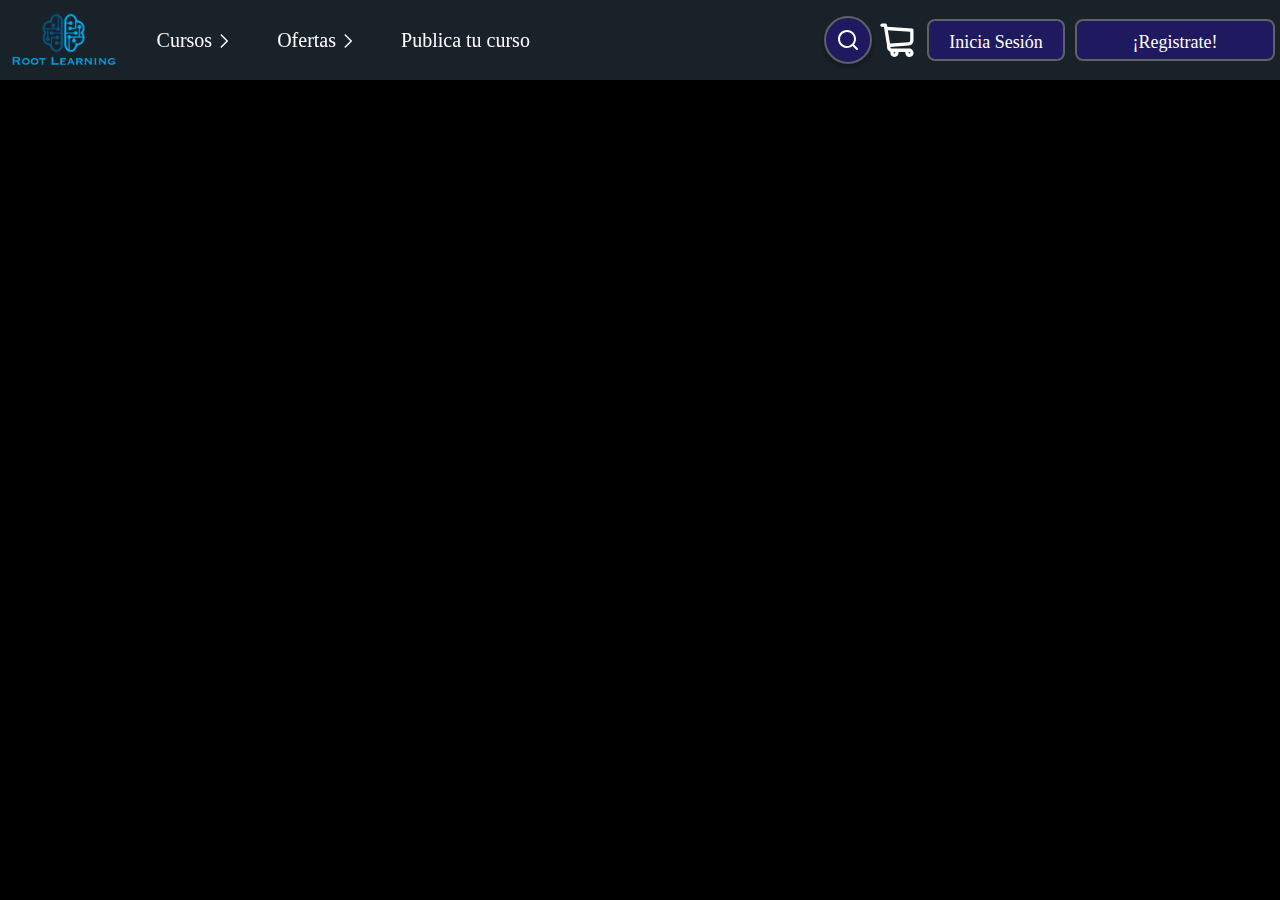
==== Busqueda.html @ 0ad0457b "ª" ====
<!DOCTYPE html>
<html lang="en">
<head>
    <meta charset="UTF-8">
    <meta http-equiv="X-UA-Compatible" content="IE=edge">
    <meta name="viewport" content="width=device-width, initial-scale=1.0">
    <title>Root </title>
    <link rel="stylesheet" href="CSS/Header_Footer.css">
    <script src="Header_Footer.js"></script>
</head>
<body>
    <header>
        <div>
            <img src="logo.png">
        </div>
   
        <ul id="elementos_links" class="menu_cerrado">
            <div id="login_nav">
                <button type="button" class="login">Inicia Sesión</button>
                <button type="button" class="register">¡Registrate!</button>
            </div>
            <li class="elemento_item elemento_item--show">
                <a href="#" class="elementos_link">
                    Cursos
                    <svg class="flecha" width="25" height="24" viewBox="0 0 25 24" fill="none" xmlns="http://www.w3.org/2000/svg">
                        <path d="M9.25171 18L15.2517 12L9.25171 6" stroke="white" stroke-width="1.5" stroke-linecap="round" stroke-linejoin="round"/>
                    </svg>
                </a>
                <ul class="elemento_destino">
                    <li class="elemento_dentro">
                        <a href="#" class="elementos_link elementos_link--dentro">Sofwate</a>
                    </li>
                    <li class="elemento_dentro">
                        <a href="#" class="elementos_link elementos_link--dentro">Movil</a>
                    </li>
                    <li class="elemento_dentro">
                        <a href="#" class="elementos_link elementos_link--dentro">Web</a>
                    </li>
                    <li class="elemento_dentro">
                        <a href="#" class="elementos_link elementos_link--dentro">BBDD</a>
                    </li>
                </ul>
            </li>

            <li class="elemento_item elemento_item--show">
                <a href="#" class="elementos_link">
                    Ofertas
                    <svg class="flecha" width="25" height="24" viewBox="0 0 25 24" fill="none" xmlns="http://www.w3.org/2000/svg">
                        <path d="M9.25171 18L15.2517 12L9.25171 6" stroke="white" stroke-width="1.5" stroke-linecap="round" stroke-linejoin="round"/>
                    </svg>            
                </a>
                <ul class="elemento_destino">
                    <li class="elemento_dentro">
                        <a href="#" class="elementos_link elementos_link--dentro">Ultimas ofertas</a>
                    </li>
                    <li class="elemento_dentro">
                        <a href="#" class="elementos_link elementos_link--dentro">Ofertas diarias</a>
                    </li>
                    <li class="elemento_dentro">
                        <a href="#" class="elementos_link elementos_link--dentro">Packs</a>
                    </li>
                    <li class="elemento_dentro">
                        <a href="#" class="elementos_link elementos_link--dentro">Ofertas limitadas</a>
                    </li>
                </ul>
            </li>

            <li class="elemento_item">
                <a href="#" class="elementos_link">Publica tu curso</a>
                <ul class="elemento_destino" id="publicar_curso_extra">
                    <li class="elemento_dentro">
                        <a href="#" class="elementos_link elementos_link--dentro">Mis cursos Publicados</a>
                    </li>
                    <li class="elemento_dentro">
                        <a href="#" class="elementos_link elementos_link--dentro">Publica tu curso</a>
                    </li>
                </ul>
            </li>

        </ul>

        <div id="barra_busqueda" class="busqueda">
            <button onclick="showBar()" id="boton_salida" class="boton_salida--desactivado">
                <svg width="24" height="24" viewBox="0 0 31 31" fill="none" xmlns="http://www.w3.org/2000/svg">
					<path d="M6.1405 17.4574H7.2002H28.9242C29.5798 17.4574 30.2675 16.7746 30.2675 15.7198C30.2675 14.6653 29.5798 13.9823 28.9242 13.9823H7.20021H6.14051L6.81429 13.1644L14.0946 4.32674C14.0946 4.32674 14.0946 4.32673 14.0946 4.32672C14.6623 3.63756 14.6623 2.48734 14.0946 1.79816L14.0946 1.79812C14.0259 1.71466 13.9532 1.64348 13.8787 1.58371L6.1405 17.4574ZM6.1405 17.4574L6.81428 18.2753M6.1405 17.4574L6.81428 18.2753M6.81428 18.2753L14.0946 27.113C14.6623 27.8022 14.6623 28.9524 14.0946 29.6417C13.8217 29.9728 13.4875 30.1148 13.1772 30.1148C12.8668 30.1148 12.5326 29.9728 12.2597 29.6416C12.2597 29.6416 12.2597 29.6416 12.2597 29.6416L1.83278 16.9841L1.83276 16.9841M6.81428 18.2753L1.83276 16.9841M1.83276 16.9841C1.26508 16.2951 1.26503 15.1448 1.83278 14.4555C1.83278 14.4555 1.83279 14.4555 1.83279 14.4555L12.2597 1.79819C12.7232 1.23552 13.3858 1.18869 13.8787 1.5837L1.83276 16.9841Z" fill="white" stroke="white"/>
				</svg>
            </button>
            <input type="text" id="texto_busqueda" placeholder="Buscar..." required class="desactivado"/>
            <button onclick="showBar()" id="boton_busqueda">
                <svg width="24" height="24" viewBox="0 0 24 24" fill="none" xmlns="http://www.w3.org/2000/svg">
                    <path d="M21.7099 20.29L17.9999 16.61C19.44 14.8144 20.1374 12.5353 19.9487 10.2413C19.76 7.94731 18.6996 5.81279 16.9854 4.27665C15.2713 2.74051 13.0337 1.91951 10.7328 1.98247C8.43194 2.04543 6.24263 2.98757 4.61505 4.61515C2.98747 6.24273 2.04534 8.43204 1.98237 10.7329C1.91941 13.0338 2.74041 15.2714 4.27655 16.9855C5.81269 18.6997 7.94721 19.7601 10.2412 19.9488C12.5352 20.1375 14.8143 19.4401 16.6099 18L20.2899 21.68C20.3829 21.7737 20.4935 21.8481 20.6153 21.8989C20.7372 21.9497 20.8679 21.9758 20.9999 21.9758C21.1319 21.9758 21.2626 21.9497 21.3845 21.8989C21.5063 21.8481 21.6169 21.7737 21.7099 21.68C21.8901 21.4935 21.9909 21.2443 21.9909 20.985C21.9909 20.7257 21.8901 20.4765 21.7099 20.29ZM10.9999 18C9.61544 18 8.26206 17.5895 7.11091 16.8203C5.95977 16.0511 5.06256 14.9579 4.53275 13.6788C4.00293 12.3997 3.86431 10.9922 4.13441 9.63437C4.4045 8.2765 5.07119 7.02922 6.05016 6.05026C7.02912 5.07129 8.27641 4.4046 9.63427 4.13451C10.9921 3.86441 12.3996 4.00303 13.6787 4.53285C14.9578 5.06266 16.051 5.95987 16.8202 7.11101C17.5894 8.26216 17.9999 9.61553 17.9999 11C17.9999 12.8565 17.2624 14.637 15.9497 15.9498C14.6369 17.2625 12.8564 18 10.9999 18Z" fill="white"/>
                </svg>
            </button>
        </div>
        <div class="carrito">
            <svg width="40" height="41" viewBox="0 0 40 41" fill="none" xmlns="http://www.w3.org/2000/svg">
                <path fill-rule="evenodd" clip-rule="evenodd" d="M36.5204 20.442C36.5281 23.0736 34.5242 25.2655 31.9262 25.4673L13.3834 26.9079C13.5659 28.583 14.08 28.583 14.9591 28.583H33.2033C33.7027 28.5637 34.1841 28.773 34.5136 29.1525C36.2648 30.1628 37.0423 32.2994 36.3555 34.2147C35.6688 36.1299 33.7172 37.2683 31.7314 36.9119C29.7456 36.5555 28.3018 34.8077 28.3105 32.7707C28.3126 32.4895 28.3404 32.2092 28.3934 31.9331H21.5933C21.6187 32.2117 21.6187 32.4921 21.5933 32.7707C21.5933 35.0835 19.7369 36.9584 17.4469 36.9584C15.1569 36.9584 13.3005 35.0835 13.3005 32.7707C13.3017 32.4313 13.3463 32.0935 13.4332 31.7656C9.98338 30.9448 9.98338 27.3266 9.98338 25.3668L6.91504 6.80666H5.00769C4.09169 6.80666 3.34912 6.05669 3.34912 5.13156C3.34912 4.20643 4.09169 3.45646 5.00769 3.45646H8.32482C9.14646 3.44578 9.85197 4.04433 9.98338 4.86355L10.2819 6.80666L34.9779 8.48176C35.8483 8.54344 36.5226 9.27565 36.5204 10.1569V20.442ZM33.2033 32.7707C33.2033 32.3081 32.832 31.9332 32.374 31.9332C31.916 31.9332 31.5447 32.3081 31.5447 32.7707C31.5447 33.2333 31.916 33.6083 32.374 33.6083C32.832 33.6083 33.2033 33.2333 33.2033 32.7707ZM17.4469 31.9332C17.9049 31.9332 18.2762 32.3081 18.2762 32.7707C18.2762 33.2333 17.9049 33.6083 17.4469 33.6083C16.9889 33.6083 16.6176 33.2333 16.6176 32.7707C16.6176 32.3081 16.9889 31.9332 17.4469 31.9332ZM13.0517 23.5577H13.1678L31.6774 22.1338C32.5412 22.0638 33.2061 21.334 33.2033 20.4587V11.7315L10.8458 10.1569L13.0517 23.5577Z" fill="white"/>
            </svg>
        </div>
        <div id="login" class="menu_cerrado">
            <button type="button" class="login">Inicia Sesión</button>
            <button type="button" class="register">¡Registrate!</button>
        </div>

        <div class="elemtentos_burguer" onclick="showBurger()">
            <svg  width="36" height="36" viewBox="0 0 42 42" fill="none" xmlns="http://www.w3.org/2000/svg">
                <path fill-rule="evenodd" clip-rule="evenodd" d="M7 8.75C7 7.7835 7.7835 7 8.75 7L33.25 7C34.2165 7 35 7.7835 35 8.75C35 9.7165 34.2165 10.5 33.25 10.5L8.75 10.5C7.7835 10.5 7 9.7165 7 8.75Z" fill="white"/>
                <path fill-rule="evenodd" clip-rule="evenodd" d="M7 21C7 20.0335 7.7835 19.25 8.75 19.25L33.25 19.25C34.2165 19.25 35 20.0335 35 21C35 21.9665 34.2165 22.75 33.25 22.75L8.75 22.75C7.7835 22.75 7 21.9665 7 21Z" fill="white"/>
                <path fill-rule="evenodd" clip-rule="evenodd" d="M7 33.25C7 32.2835 7.7835 31.5 8.75 31.5L33.25 31.5C34.2165 31.5 35 32.2835 35 33.25C35 34.2165 34.2165 35 33.25 35L8.75 35C7.7835 35 7 34.2165 7 33.25Z" fill="white"/>
            </svg> 
        </div>
    </header>
    <div class="main">
        a
    </div>
</body>
</html>
---- CSS/Header_Footer.css ----
* {
    font-family: 'Manrope';
    font-style: normal;
    font-weight: 500;
    line-height: 26px;
}

body {
    margin: 0;
    padding: 0;
    background-color: black;
    overflow-y: hidden;
}

/* width */
::-webkit-scrollbar {
    width: 10px;
}

/* Track */
::-webkit-scrollbar-track {
    border-radius: 10px;
}

/* Handle */
::-webkit-scrollbar-thumb {
    background: #1F1960; 
    border-radius: 10px;
}

/*Header*/
header {
    display: flex;

    position: fixed;
    display: flex;
    align-items: center;

    height: 80px;
    width: 100%;

    background: #192229;
    box-shadow: 0px 4px 4px rgba(0, 0, 0, 0.25);
}

header>div {
    height: 80px;
    align-items: center;
    display: flex;
}

/*Elementos de texto desplegables*/

#elementos_links {
    height: 100%;
    padding: 0px;
    margin: 10px;
    transition: transform .5;
    display: flex;
}

.elementos_link {
    display: flex;
    align-items: center;
    cursor: pointer;
    height: 100%;
    padding: 0 20px;
    text-decoration: none;
    font-size: 20px;
    text-align: center;
    color: white;
}

.elementos_link:hover {
    background-color: #1192EE;
}

.elementos_link--dentro {
    padding: 10px 120px 10px 10px;
    border-radius: 10px;
}

.elemento_item {
    list-style: none;
    position: relative;
    height: 100%;
    --clip: polygon(0 0, 100% 0, 100% 0, 0 0);
    --transform: rotate(0deg);
}

.elemento_item:hover {
    --clip: polygon(0 0, 100% 0, 100% 100%, 0% 100%);
    --transform: rotate(90deg);
}

.flecha {
    transform: var(--transform);
    transition: transform .3s;
    display: block;
    margin-top: 2px;
}

.elemento_destino {
    list-style: none;
    transition: clip-path .3s;
    clip-path: var(--clip);
    position: absolute;
    padding: 20px;
    border-radius: 10px;
    bottom: 10px;
    width: max-content;
    transform: translateY(100%);
    background-color: #364653;
}

/*Menu hamburguesa*/

.elemtentos_burguer {
    height: 100%;
    display: flex;
    align-items: center;
    padding: 0 15px;
    cursor: pointer;
    display: none;
}

.elemtentos_burguer img{
    display: block;
}

/*Busqueda*/

.busqueda,.busqueda--active {
    -webkit-flex: auto;
    flex: auto;
    justify-content: right;
}

.busqueda input,.busqueda--active input{
    position: relative;
    box-sizing: border-box;
    right: 10px;

    padding: 10px 12px;
    margin-left: 20px;
    height: 48px;   
    
    background: rgba(42, 49, 106, 0.72);
    border: 2px solid rgba(42, 49, 106, 0.72);
    border-radius: 40px;
    transition: all 0.8s ease;

    color: white;
    font-size: 16px;
    
}

.busqueda input::placeholder,.busqueda--active input::placeholder{
    color: white;
    opacity: 1;
}

.busqueda .desactivado,.busqueda--active .desactivado{
    width: 0px;
}

.active {
    width: 100%;
}

#boton_busqueda {
    box-sizing: border-box;
    position: absolute;
    cursor: pointer;
    
    padding: 10px;
    width: 48px;
    height: 48px;

    background: #1F1960;
    border: 2px solid #606164;
    box-shadow: 0px 4px 4px rgba(0, 0, 0, 0.25);
    border-radius: 40px;
}

#boton_salida {
    margin-left: 10px;
    padding: 10px;
    cursor: pointer;

    background: #1F1960;
    border: 2px solid #606164;
    box-shadow: 0px 4px 4px rgba(0, 0, 0, 0.25);
    border-radius: 40px;
}

.busqueda button:hover,.busqueda--active button:hover,#boton_salida:hover,#boton_busqueda:hover{
    background: #1192EE;
    transition: 0.7s;
}

/*Activar y desactivar botones*/
.boton_busqueda--desactivado {
    display: flex;
}

.boton_salida--desactivado {
    display: none;
}

.boton_busqueda--desactivado {
    display: flex;
}

.boton_salida--active {
    display: none;
}

/*Desactivar exta de publicar cursos*/
#publicar_curso_extra {
    display: none;
}

/*Carrito*/
.carrito {
    margin: 0px 5px;
}

/*Login*/
#login_nav {
    display: none;
}

#login button,#login_nav button{
    font-size: 18px;
    color: white;
    margin: 0px 5px;
}

#login .login,#login_nav .login {
    padding: 8px 16px;
    cursor: pointer;

    width: 138px;
    height: 42px;

    box-sizing: border-box;
    background: #1F1960;
    border: 2px solid #606164;
    border-radius: 8px;
}

#login button:hover,#login_nav button:hover{
    background: #1192EE;
    transition: 0.7s;
}

#login .register,#login_nav .register{
    padding: 8px 16px;
    cursor: pointer;

    width: 200px;
    height: 42px;

    box-sizing: border-box;
    background: #1F1960;
    border: 2px solid #606164;
    border-radius: 8px;
}

/*Porpiedades extra*/
header img{
    height: 90%;
    margin: 0px 10px;
}

/*Responsive*/
@media (max-width: 1300px){
    .elementos_links div{ 
        margin: 0px 5px;
    }

    header img {
        height: 70%;
    }
}

@media (max-width: 1210px){
    .elementos_links div{ 
        margin: 0px;
    }

    .elementos_link { 
        font-size: 15px;
        padding: 0px 10px;
    }

    #login .login {
        font-size: 18px;
    }

    #login .register {
        font-size: 18px;
        width: 150px;
    }
}

@media (max-width: 1050px){
    header img {
        height: 60%;
    }
    .elementos_link { 
        padding: 0px 5px;
    }
}

@media (max-width: 950px){

    /*Login*/
    #login_nav {
        height: 180px;
        display: grid;

        grid-auto-rows: max-content;
        background-color: #364653;

        align-content:center;
        justify-content: center;
        transition: all 0.8s ease;

    }
    #login_nav button {
        margin: 7.5px 0;
    }

    #login_nav  .login {
        width: 260px;
    }

    #login_nav  .register {
        width: 260px;
    }

    #login {
        display: none;
    }

    /*Burger*/
   .elemtentos_burguer {
        display: flex;
   }

   #elementos_links {
        position: fixed;
        max-width: 300px;
        top: 80px;
        bottom: 0px;
        right: 0px;
        margin: 0px;
        
        background-color: #364653;
        overflow-y: auto;

        display: grid;
        grid-auto-rows: max-content;
        transition: all 0.8s ease;
   }

   .elementos_link {
        padding: 25px 0px;
        padding-left: 30px;
        height: auto;
        padding: 15px 0px 15px 15px;
        font-size: 20px;
        background-color: #283540;
        box-shadow: 0px 4px 4px rgba(0, 0, 0, 0.25);
    }   

    .elemento_destino {
        display: grid;
        position: unset;
        width: 100%;
        transform: translateY(0);
        padding: 0;
    }

    .elementos_link--dentro {
        margin-left: auto;
        margin: 0;
        padding: 10px 0px 10px 60px;
        font-size: 17px;
        background-color: #364653;
        box-shadow: none;
        border-radius: 0px; 
    }

    .elementos_link:hover {
        background-color: #283540;
        cursor: default;
    }

    .elementos_link--dentro:hover {
        background-color: #1192EE;
        cursor: pointer;
    }

    .elemento_destino {
        clip-path: none;
    }

    .flecha {
        display: none;
    }

    /*Cerrar menu*/
    .menu_cerrado {
        width: 0px;
    }

    .menu_abierto {
        width: 300px;
    }

    #publicar_curso_extra {
        display: grid;
    }

    @media (max-width: 650px){
        /*Activar y desactivar botones*/
        .busqueda--active {
            width: 100%;
            position: absolute;
            background-color: #192229;
        }
        
        .boton_salida--active {
            display: flex;
        }

        .boton_busqueda--desactivado {
            display: none;
        }
    }
}
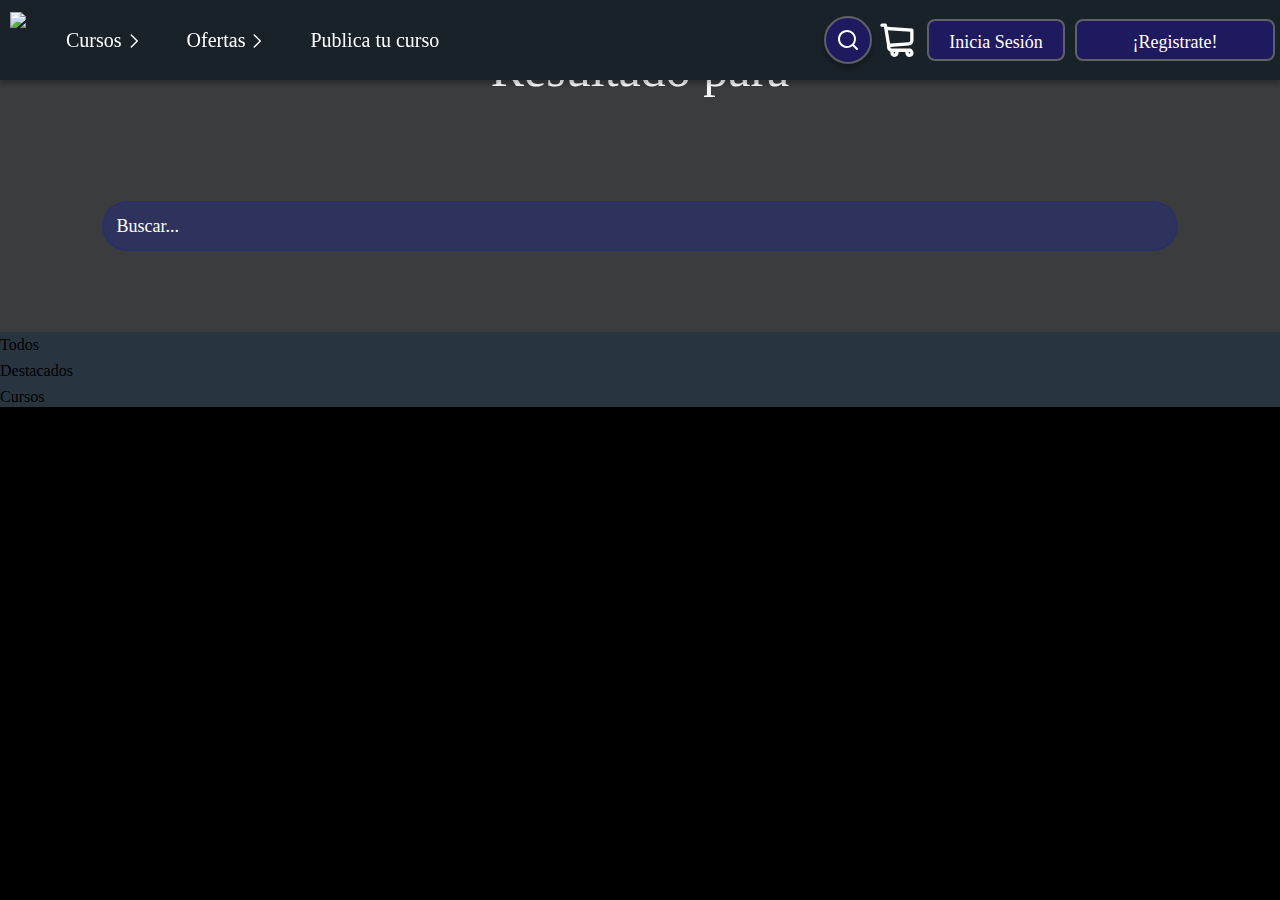
==== commit f200916f: "resguardo" ====
--- a/Busqueda.html
+++ b/Busqueda.html
@@ -6,9 +6,11 @@
     <meta name="viewport" content="width=device-width, initial-scale=1.0">
     <title>Root </title>
     <link rel="stylesheet" href="CSS/Header_Footer.css">
+    <link rel="stylesheet" href="CSS/Busqueda.css">
     <script src="Header_Footer.js"></script>
 </head>
-<body>
+
+<body onload="loaded()">
     <header>
         <div>
             <img src="logo.png">
@@ -79,24 +81,26 @@
 
         </ul>
 
-        <div id="barra_busqueda" class="busqueda">
-            <button onclick="showBar()" id="boton_salida" class="boton_salida--desactivado">
+        <form method="get" id="barra_busqueda" class="busqueda" action="Busqueda.html">
+            <button onclick="showBar()" id="boton_salida" class="boton_salida--desactivado" type="button">
                 <svg width="24" height="24" viewBox="0 0 31 31" fill="none" xmlns="http://www.w3.org/2000/svg">
 					<path d="M6.1405 17.4574H7.2002H28.9242C29.5798 17.4574 30.2675 16.7746 30.2675 15.7198C30.2675 14.6653 29.5798 13.9823 28.9242 13.9823H7.20021H6.14051L6.81429 13.1644L14.0946 4.32674C14.0946 4.32674 14.0946 4.32673 14.0946 4.32672C14.6623 3.63756 14.6623 2.48734 14.0946 1.79816L14.0946 1.79812C14.0259 1.71466 13.9532 1.64348 13.8787 1.58371L6.1405 17.4574ZM6.1405 17.4574L6.81428 18.2753M6.1405 17.4574L6.81428 18.2753M6.81428 18.2753L14.0946 27.113C14.6623 27.8022 14.6623 28.9524 14.0946 29.6417C13.8217 29.9728 13.4875 30.1148 13.1772 30.1148C12.8668 30.1148 12.5326 29.9728 12.2597 29.6416C12.2597 29.6416 12.2597 29.6416 12.2597 29.6416L1.83278 16.9841L1.83276 16.9841M6.81428 18.2753L1.83276 16.9841M1.83276 16.9841C1.26508 16.2951 1.26503 15.1448 1.83278 14.4555C1.83278 14.4555 1.83279 14.4555 1.83279 14.4555L12.2597 1.79819C12.7232 1.23552 13.3858 1.18869 13.8787 1.5837L1.83276 16.9841Z" fill="white" stroke="white"/>
 				</svg>
             </button>
-            <input type="text" id="texto_busqueda" placeholder="Buscar..." required class="desactivado"/>
-            <button onclick="showBar()" id="boton_busqueda">
+            <input type="text" id="texto_busqueda" name="busqueda" placeholder="Buscar..." class="desactivado"/>
+            <button onclick="showBar()" id="boton_busqueda" type="button">
                 <svg width="24" height="24" viewBox="0 0 24 24" fill="none" xmlns="http://www.w3.org/2000/svg">
                     <path d="M21.7099 20.29L17.9999 16.61C19.44 14.8144 20.1374 12.5353 19.9487 10.2413C19.76 7.94731 18.6996 5.81279 16.9854 4.27665C15.2713 2.74051 13.0337 1.91951 10.7328 1.98247C8.43194 2.04543 6.24263 2.98757 4.61505 4.61515C2.98747 6.24273 2.04534 8.43204 1.98237 10.7329C1.91941 13.0338 2.74041 15.2714 4.27655 16.9855C5.81269 18.6997 7.94721 19.7601 10.2412 19.9488C12.5352 20.1375 14.8143 19.4401 16.6099 18L20.2899 21.68C20.3829 21.7737 20.4935 21.8481 20.6153 21.8989C20.7372 21.9497 20.8679 21.9758 20.9999 21.9758C21.1319 21.9758 21.2626 21.9497 21.3845 21.8989C21.5063 21.8481 21.6169 21.7737 21.7099 21.68C21.8901 21.4935 21.9909 21.2443 21.9909 20.985C21.9909 20.7257 21.8901 20.4765 21.7099 20.29ZM10.9999 18C9.61544 18 8.26206 17.5895 7.11091 16.8203C5.95977 16.0511 5.06256 14.9579 4.53275 13.6788C4.00293 12.3997 3.86431 10.9922 4.13441 9.63437C4.4045 8.2765 5.07119 7.02922 6.05016 6.05026C7.02912 5.07129 8.27641 4.4046 9.63427 4.13451C10.9921 3.86441 12.3996 4.00303 13.6787 4.53285C14.9578 5.06266 16.051 5.95987 16.8202 7.11101C17.5894 8.26216 17.9999 9.61553 17.9999 11C17.9999 12.8565 17.2624 14.637 15.9497 15.9498C14.6369 17.2625 12.8564 18 10.9999 18Z" fill="white"/>
                 </svg>
             </button>
-        </div>
+        </form>
+
         <div class="carrito">
             <svg width="40" height="41" viewBox="0 0 40 41" fill="none" xmlns="http://www.w3.org/2000/svg">
                 <path fill-rule="evenodd" clip-rule="evenodd" d="M36.5204 20.442C36.5281 23.0736 34.5242 25.2655 31.9262 25.4673L13.3834 26.9079C13.5659 28.583 14.08 28.583 14.9591 28.583H33.2033C33.7027 28.5637 34.1841 28.773 34.5136 29.1525C36.2648 30.1628 37.0423 32.2994 36.3555 34.2147C35.6688 36.1299 33.7172 37.2683 31.7314 36.9119C29.7456 36.5555 28.3018 34.8077 28.3105 32.7707C28.3126 32.4895 28.3404 32.2092 28.3934 31.9331H21.5933C21.6187 32.2117 21.6187 32.4921 21.5933 32.7707C21.5933 35.0835 19.7369 36.9584 17.4469 36.9584C15.1569 36.9584 13.3005 35.0835 13.3005 32.7707C13.3017 32.4313 13.3463 32.0935 13.4332 31.7656C9.98338 30.9448 9.98338 27.3266 9.98338 25.3668L6.91504 6.80666H5.00769C4.09169 6.80666 3.34912 6.05669 3.34912 5.13156C3.34912 4.20643 4.09169 3.45646 5.00769 3.45646H8.32482C9.14646 3.44578 9.85197 4.04433 9.98338 4.86355L10.2819 6.80666L34.9779 8.48176C35.8483 8.54344 36.5226 9.27565 36.5204 10.1569V20.442ZM33.2033 32.7707C33.2033 32.3081 32.832 31.9332 32.374 31.9332C31.916 31.9332 31.5447 32.3081 31.5447 32.7707C31.5447 33.2333 31.916 33.6083 32.374 33.6083C32.832 33.6083 33.2033 33.2333 33.2033 32.7707ZM17.4469 31.9332C17.9049 31.9332 18.2762 32.3081 18.2762 32.7707C18.2762 33.2333 17.9049 33.6083 17.4469 33.6083C16.9889 33.6083 16.6176 33.2333 16.6176 32.7707C16.6176 32.3081 16.9889 31.9332 17.4469 31.9332ZM13.0517 23.5577H13.1678L31.6774 22.1338C32.5412 22.0638 33.2061 21.334 33.2033 20.4587V11.7315L10.8458 10.1569L13.0517 23.5577Z" fill="white"/>
             </svg>
         </div>
+
         <div id="login" class="menu_cerrado">
             <button type="button" class="login">Inicia Sesión</button>
             <button type="button" class="register">¡Registrate!</button>
@@ -110,8 +114,22 @@
             </svg> 
         </div>
     </header>
+
     <div class="main">
-        a
+        <form method="get" class="zona_buscar" action="Busqueda.html">
+            <div class="busqueda_texto">
+                <div>Resultado para</div>
+                <div id="busqueda_texto_item"></div>
+            </div>
+            <input type="text" name="busqueda" placeholder="Buscar..." class="desactivado"/>
+        </form>
+        <div class="nav_busqueda">
+            <div>Todos</div>
+            <div>Destacados</div>
+            <div>Cursos</div>
+            <div>Talleres</div>
+            <div>Publicados por la comunidad</div>
+        </div>
     </div>
 </body>
 </html>--- a/CSS/Header_Footer.css
+++ b/CSS/Header_Footer.css
@@ -33,6 +33,7 @@
     display: flex;
 
     position: fixed;
+    top: 0px;
     display: flex;
     align-items: center;
 
@@ -117,7 +118,6 @@
 
 .elemtentos_burguer {
     height: 100%;
-    display: flex;
     align-items: center;
     padding: 0 15px;
     cursor: pointer;
@@ -129,7 +129,9 @@
 }
 
 /*Busqueda*/
-
+#barra_busqueda {
+    display: flex;
+}
 .busqueda,.busqueda--active {
     -webkit-flex: auto;
     flex: auto;
@@ -357,7 +359,8 @@
         bottom: 0px;
         right: 0px;
         margin: 0px;
-        
+        z-index: 999;
+
         background-color: #364653;
         overflow-y: auto;
 
@@ -425,7 +428,7 @@
         display: grid;
     }
 
-    @media (max-width: 650px){
+    @media (max-width: 700px){
         /*Activar y desactivar botones*/
         .busqueda--active {
             width: 100%;
--- a/CSS/Busqueda.css
+++ b/CSS/Busqueda.css
@@ -0,0 +1,51 @@
+.main {
+    width: 100%;
+    height: 100vh;
+}
+
+/*Zona de buscar*/
+.zona_buscar {
+    height: 332px;  
+    background-color: #3A3C3E;
+    text-align: center;
+    color: white;
+    font-size: 50px;
+   
+    display: flex;
+    flex-direction: column;
+    justify-content: center;
+}
+
+.zona_buscar .busqueda_texto div{
+    height: 60px;  
+}
+
+.zona_buscar input{
+    box-sizing: border-box;
+    padding: 10px 12px;
+    height: 50px;
+
+    margin: 25px 8%;
+
+    background: rgba(42, 49, 106, 0.72);
+    border: 2px solid rgba(42, 49, 106, 0.72);
+    border-radius: 40px;
+    font-size: 18px;
+    color: white;
+}
+
+.zona_buscar input::placeholder {
+    color: white;
+    opacity: 1;
+    font-size: 18px;
+}
+
+#busqueda_texto_item {
+    color: #1192EE;
+}
+
+/*nav buscar*/
+.nav_busqueda {
+    height: 75px;
+    background: #283540;
+}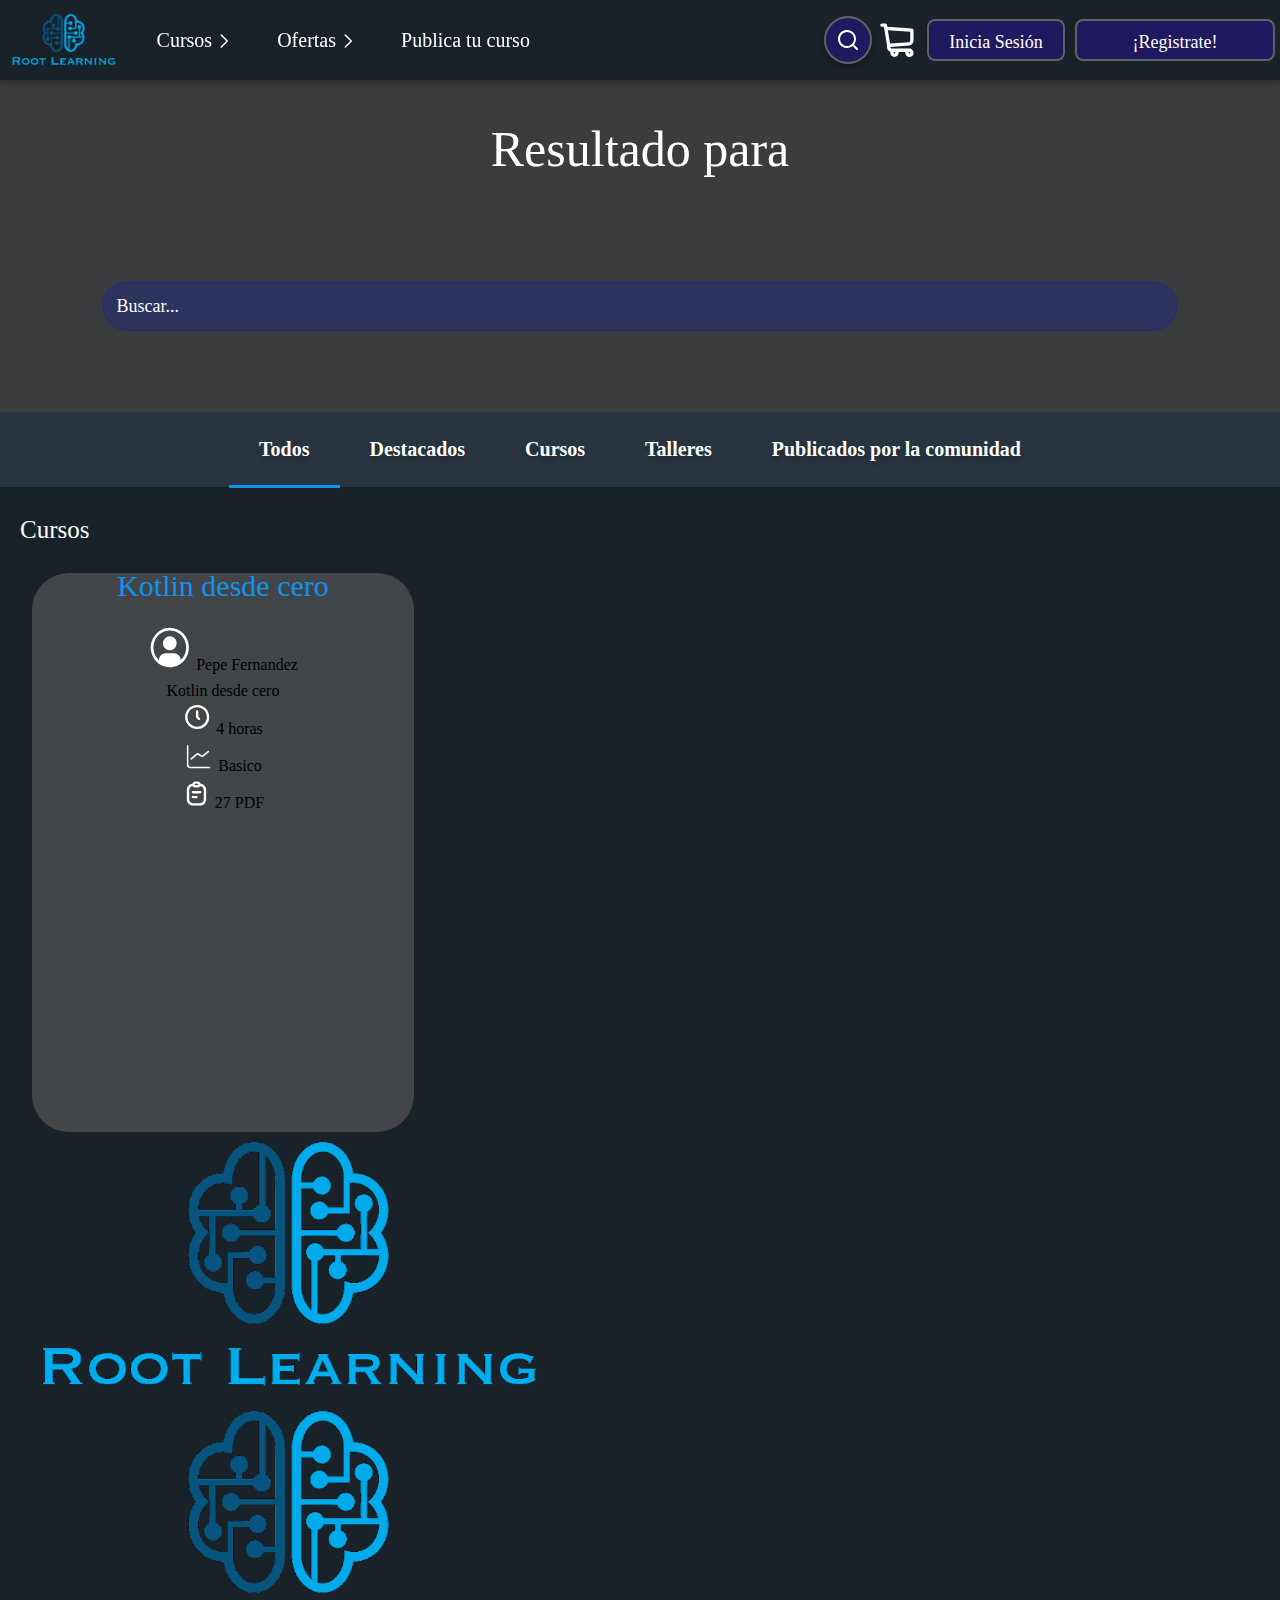
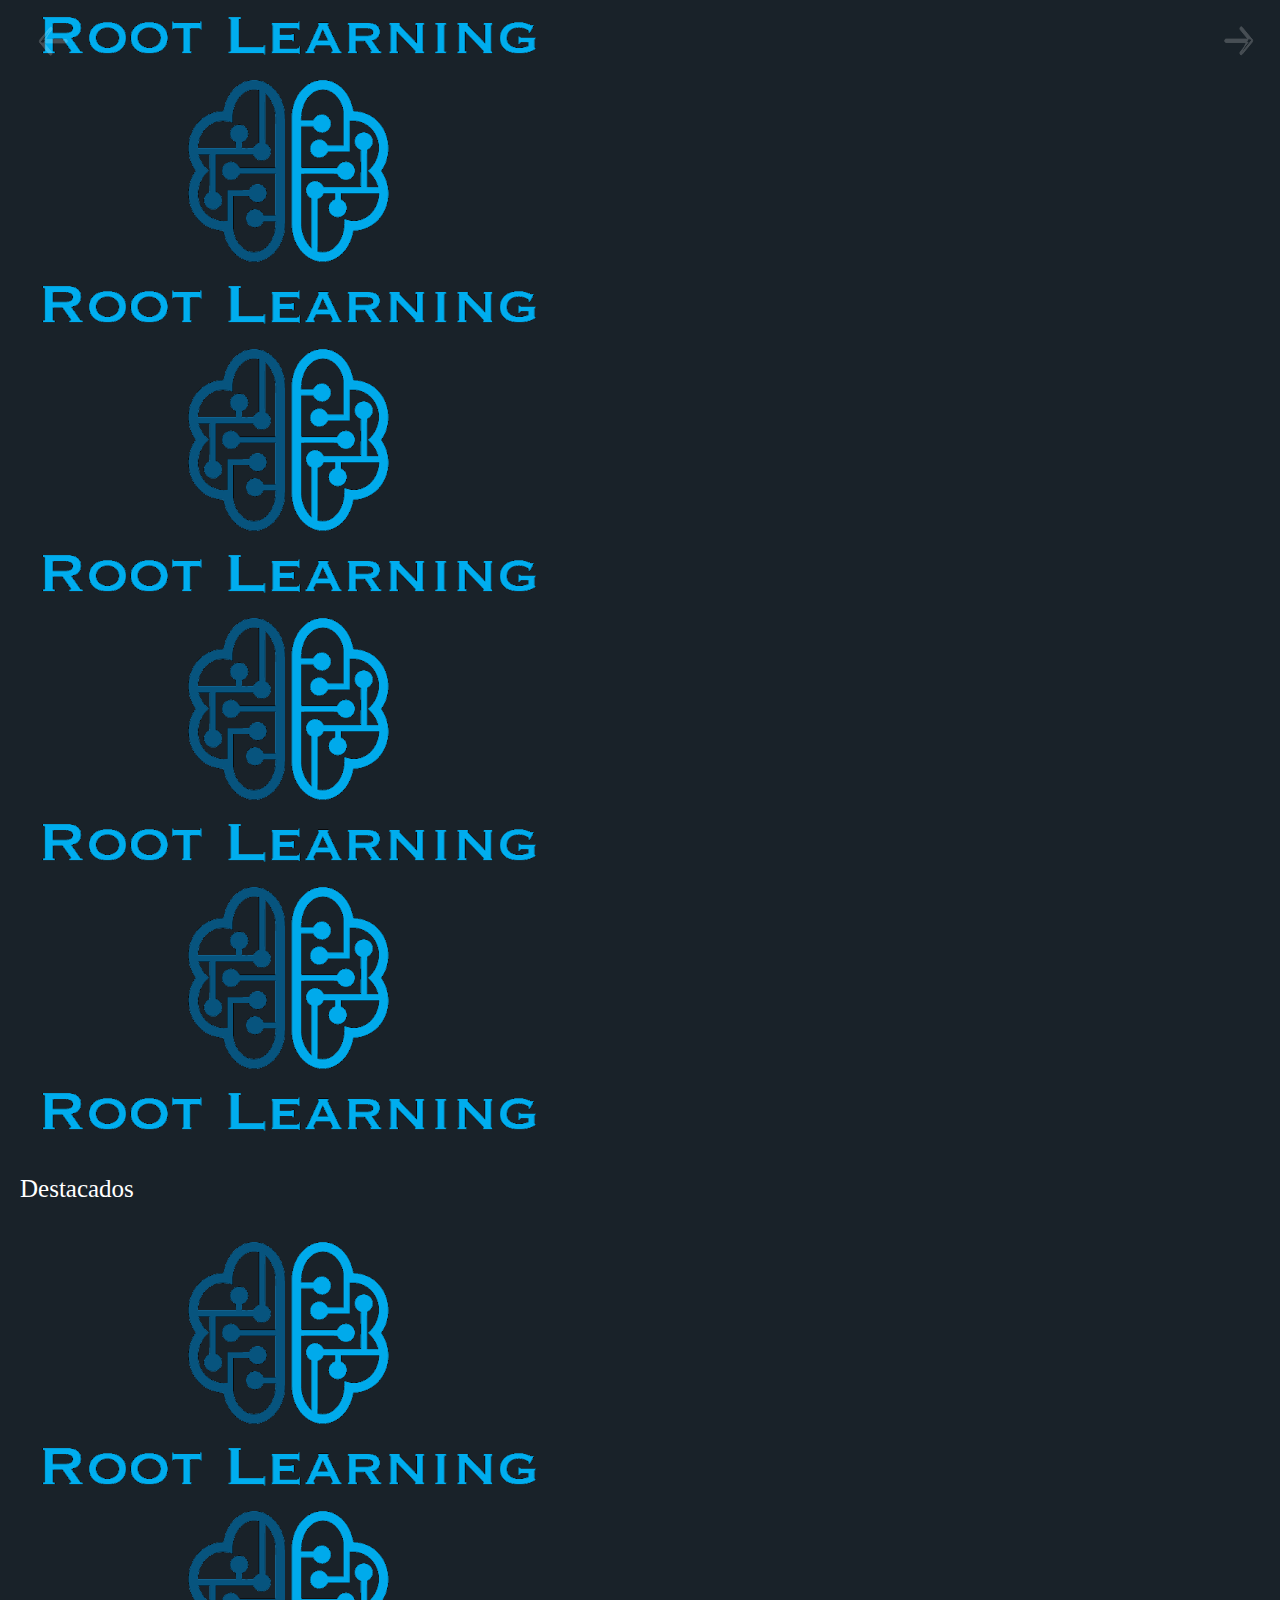
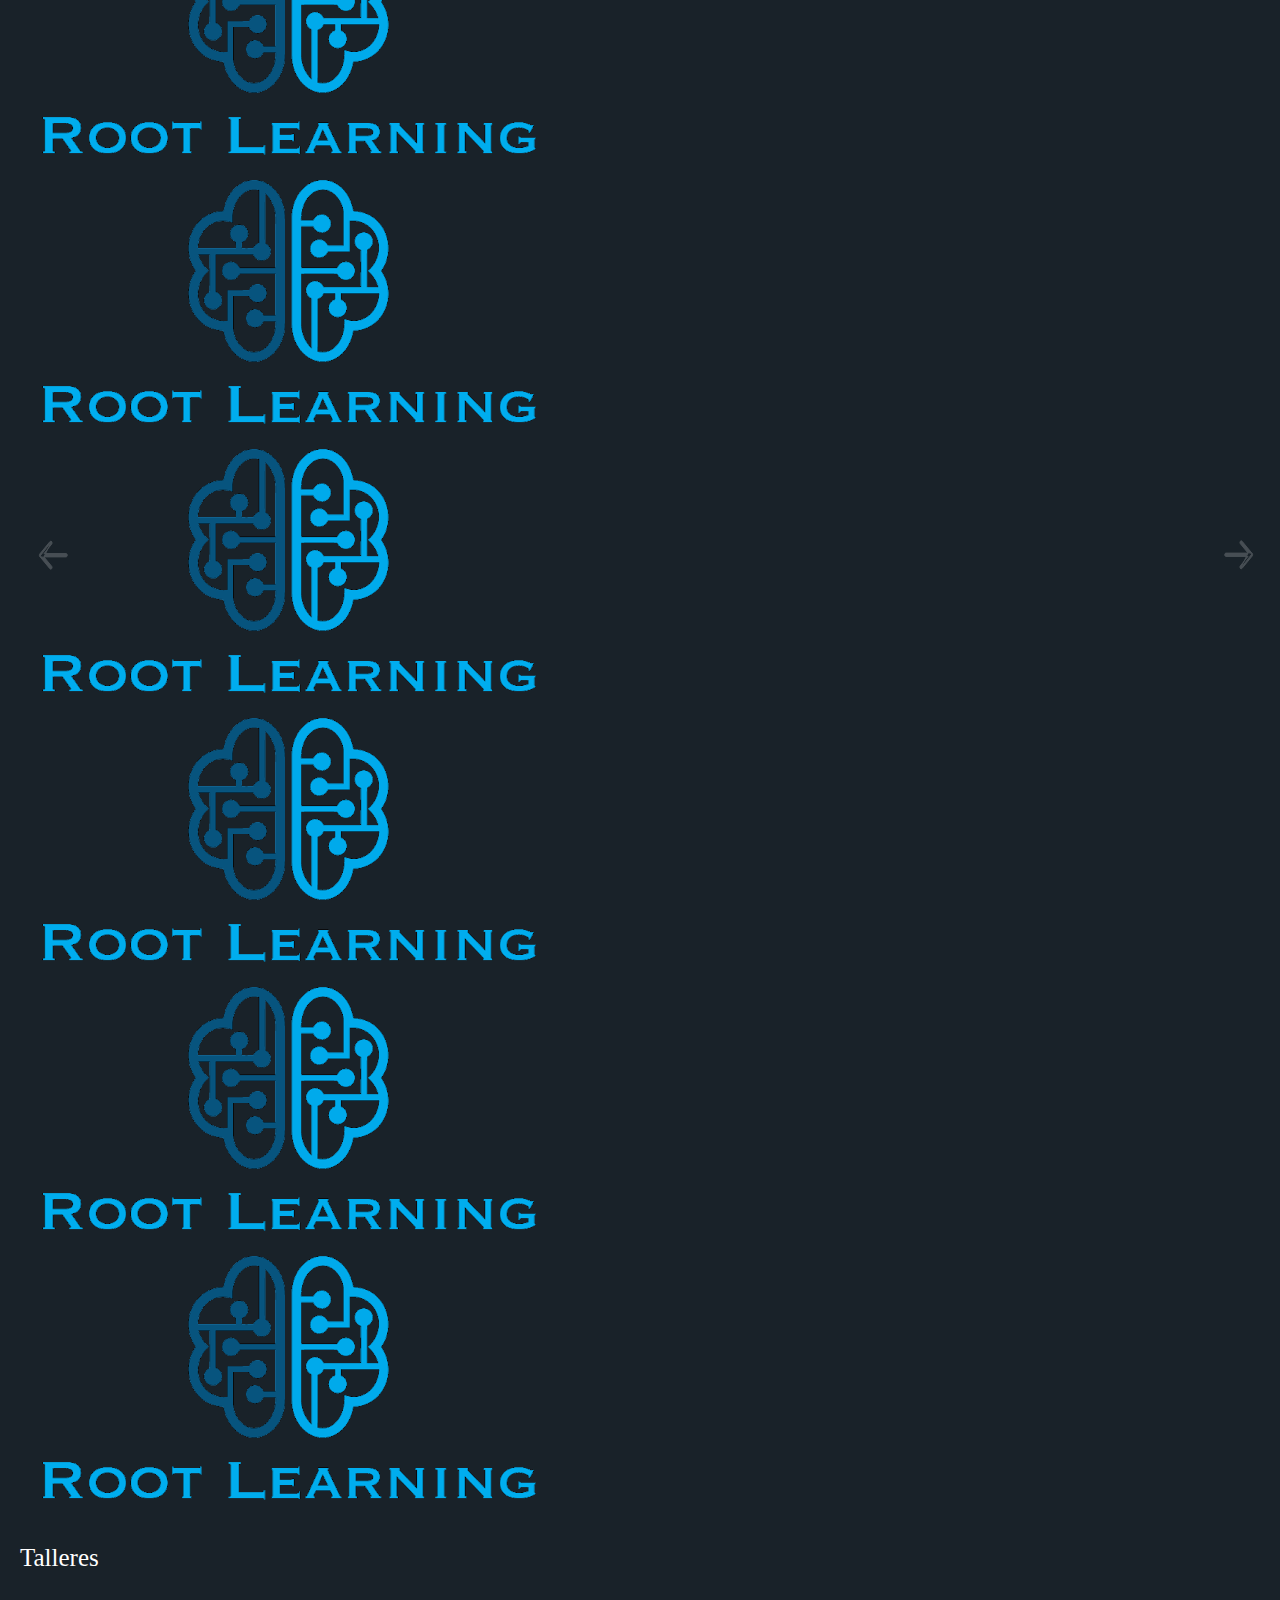
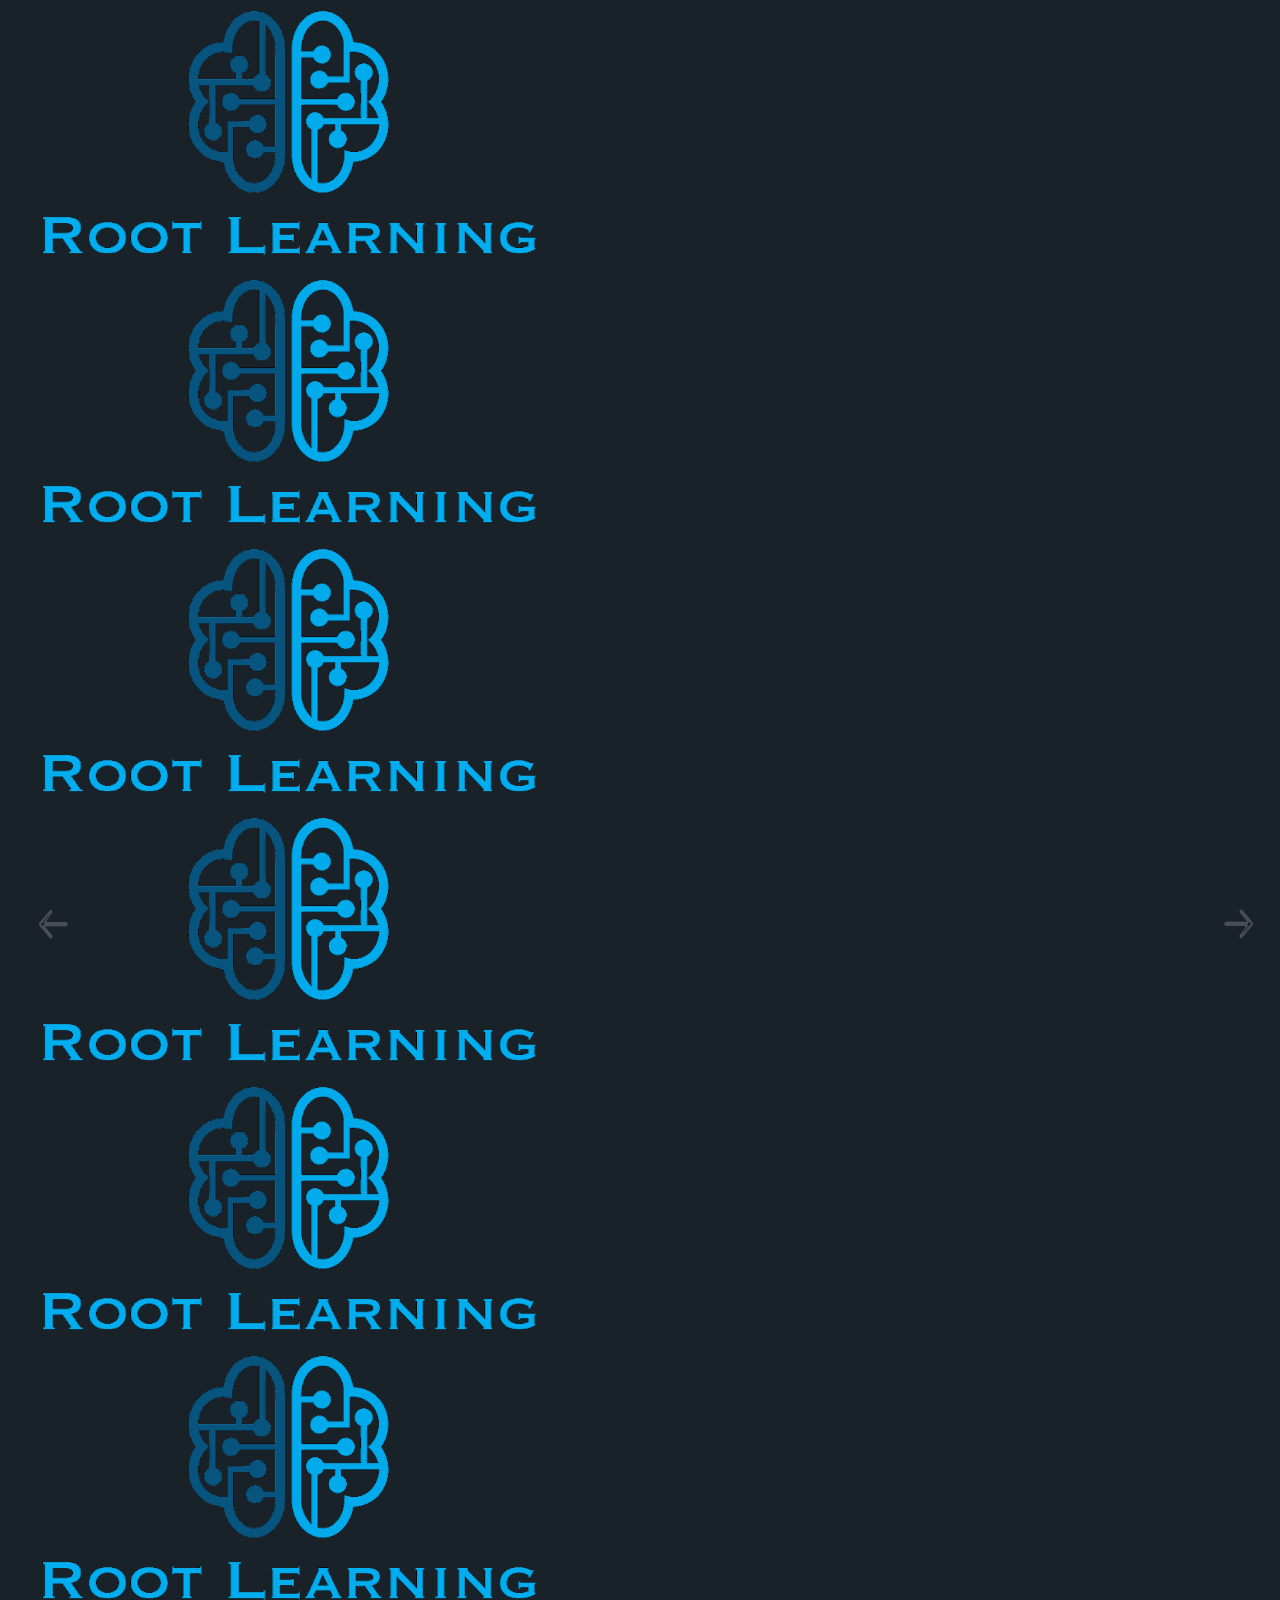
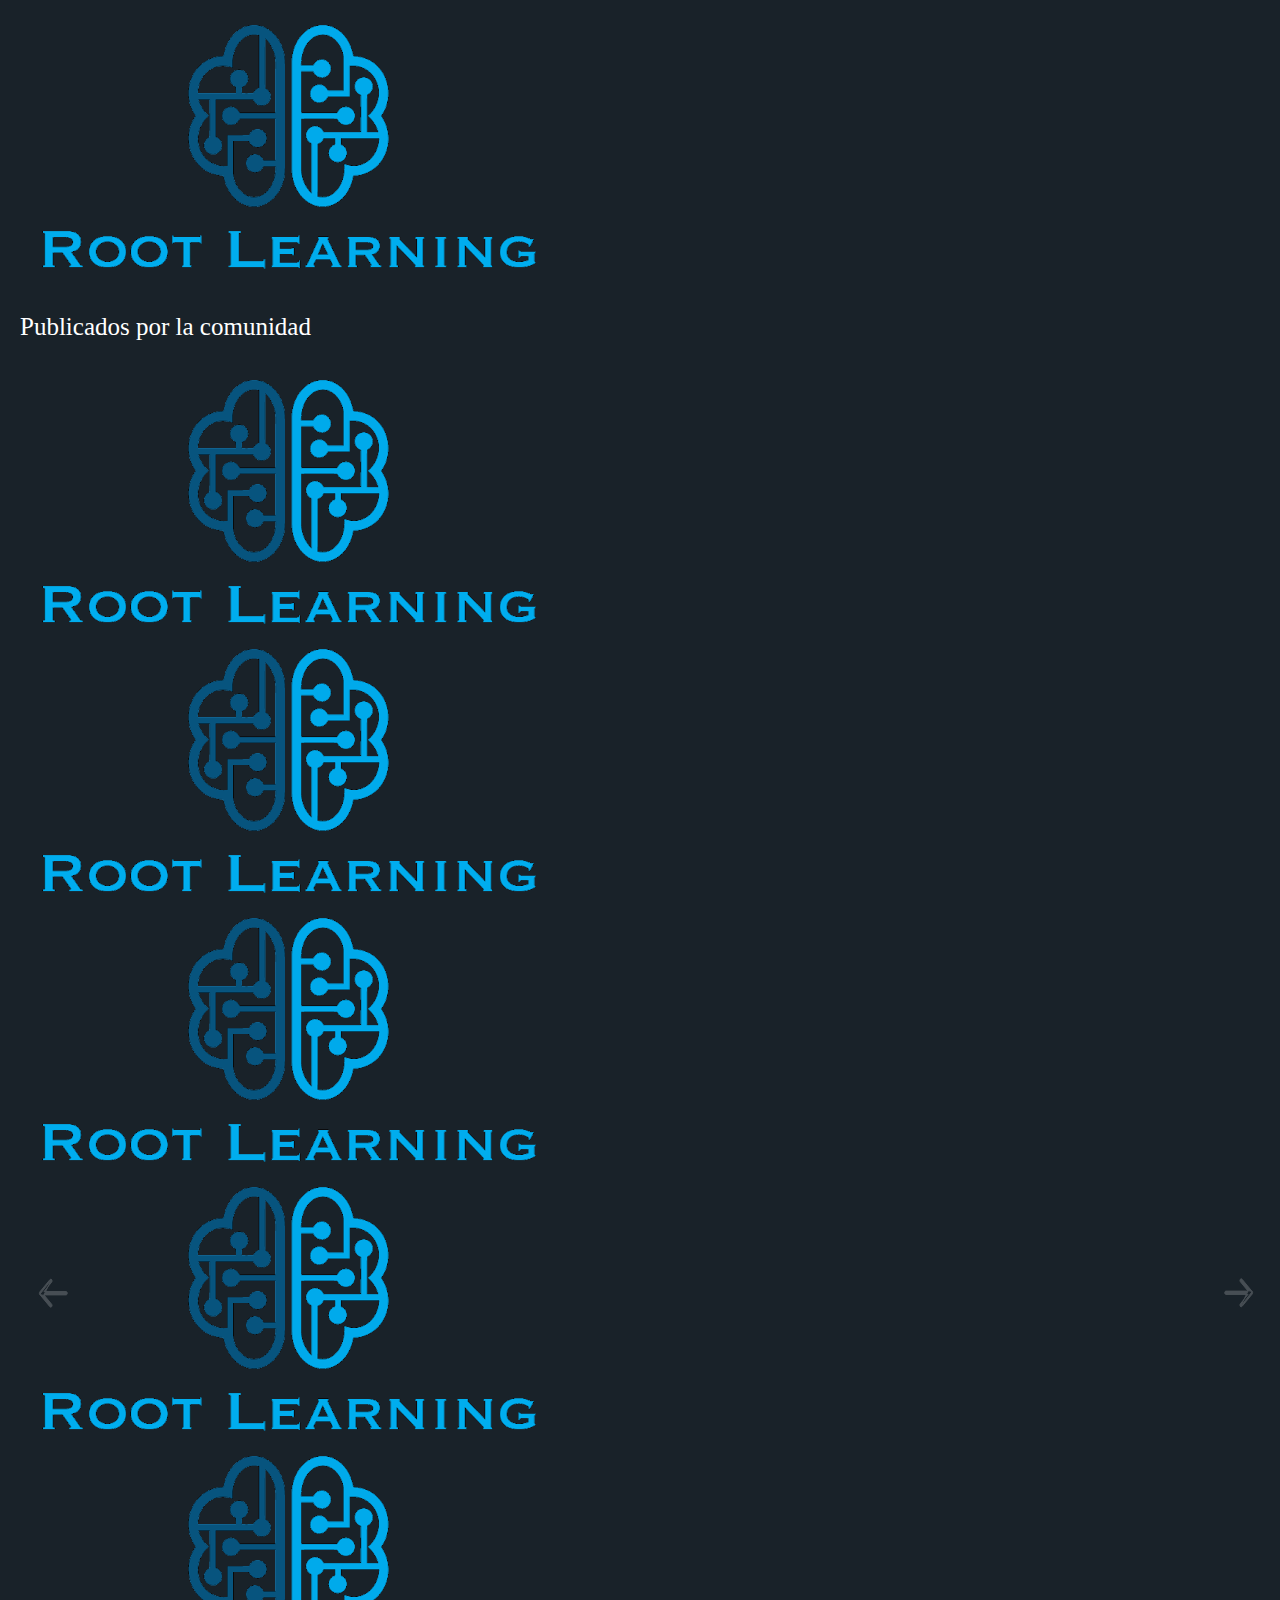
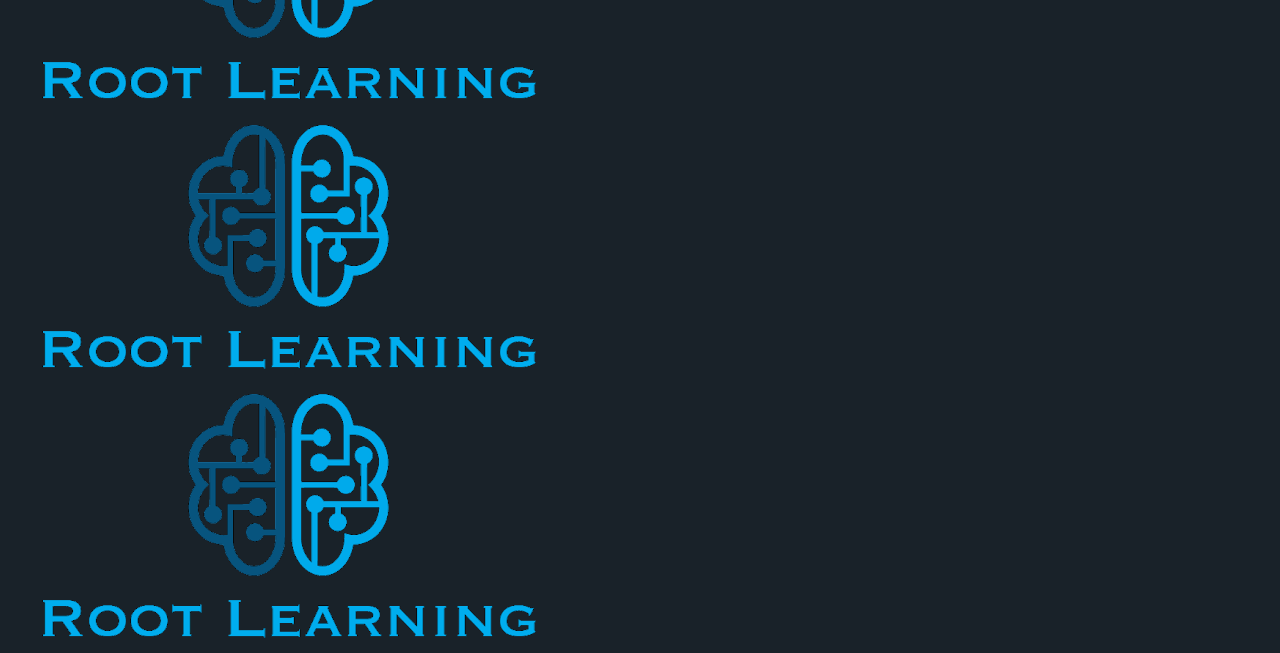
==== commit 53a3a325: "guardado 2" ====
--- a/Busqueda.html
+++ b/Busqueda.html
@@ -5,6 +5,7 @@
     <meta http-equiv="X-UA-Compatible" content="IE=edge">
     <meta name="viewport" content="width=device-width, initial-scale=1.0">
     <title>Root </title>
+    <link rel="stylesheet" href="https://cdn.jsdelivr.net/npm/glider-js@1.7.3/glider.min.css">
     <link rel="stylesheet" href="CSS/Header_Footer.css">
     <link rel="stylesheet" href="CSS/Busqueda.css">
     <script src="Header_Footer.js"></script>
@@ -12,109 +13,111 @@
 
 <body onload="loaded()">
     <header>
-        <div>
-            <img src="logo.png">
-        </div>
-   
-        <ul id="elementos_links" class="menu_cerrado">
-            <div id="login_nav">
+        <div class="nav_principal">
+            <div>
+                <img src="logo.png">
+            </div>
+       
+            <ul id="elementos_links" class="menu_cerrado">
+                <div id="login_nav">
+                    <button type="button" class="login">Inicia Sesión</button>
+                    <button type="button" class="register">¡Registrate!</button>
+                </div>
+                <li class="elemento_item elemento_item--show">
+                    <a href="#" class="elementos_link">
+                        Cursos
+                        <svg class="flecha" width="25" height="24" viewBox="0 0 25 24" fill="none" xmlns="http://www.w3.org/2000/svg">
+                            <path d="M9.25171 18L15.2517 12L9.25171 6" stroke="white" stroke-width="1.5" stroke-linecap="round" stroke-linejoin="round"/>
+                        </svg>
+                    </a>
+                    <ul class="elemento_destino">
+                        <li class="elemento_dentro">
+                            <a href="#" class="elementos_link elementos_link--dentro">Sofwate</a>
+                        </li>
+                        <li class="elemento_dentro">
+                            <a href="#" class="elementos_link elementos_link--dentro">Movil</a>
+                        </li>
+                        <li class="elemento_dentro">
+                            <a href="#" class="elementos_link elementos_link--dentro">Web</a>
+                        </li>
+                        <li class="elemento_dentro">
+                            <a href="#" class="elementos_link elementos_link--dentro">BBDD</a>
+                        </li>
+                    </ul>
+                </li>
+    
+                <li class="elemento_item elemento_item--show">
+                    <a href="#" class="elementos_link">
+                        Ofertas
+                        <svg class="flecha" width="25" height="24" viewBox="0 0 25 24" fill="none" xmlns="http://www.w3.org/2000/svg">
+                            <path d="M9.25171 18L15.2517 12L9.25171 6" stroke="white" stroke-width="1.5" stroke-linecap="round" stroke-linejoin="round"/>
+                        </svg>            
+                    </a>
+                    <ul class="elemento_destino">
+                        <li class="elemento_dentro">
+                            <a href="#" class="elementos_link elementos_link--dentro">Ultimas ofertas</a>
+                        </li>
+                        <li class="elemento_dentro">
+                            <a href="#" class="elementos_link elementos_link--dentro">Ofertas diarias</a>
+                        </li>
+                        <li class="elemento_dentro">
+                            <a href="#" class="elementos_link elementos_link--dentro">Packs</a>
+                        </li>
+                        <li class="elemento_dentro">
+                            <a href="#" class="elementos_link elementos_link--dentro">Ofertas limitadas</a>
+                        </li>
+                    </ul>
+                </li>
+    
+                <li class="elemento_item">
+                    <a href="#" class="elementos_link">Publica tu curso</a>
+                    <ul class="elemento_destino" id="publicar_curso_extra">
+                        <li class="elemento_dentro">
+                            <a href="#" class="elementos_link elementos_link--dentro">Mis cursos Publicados</a>
+                        </li>
+                        <li class="elemento_dentro">
+                            <a href="#" class="elementos_link elementos_link--dentro">Publica tu curso</a>
+                        </li>
+                    </ul>
+                </li>
+    
+            </ul>
+    
+            <form method="get" id="barra_busqueda" class="busqueda" action="Busqueda.html">
+                <button onclick="showBar()" id="boton_salida" class="boton_salida--desactivado" type="button">
+                    <svg width="24" height="24" viewBox="0 0 31 31" fill="none" xmlns="http://www.w3.org/2000/svg">
+                        <path d="M6.1405 17.4574H7.2002H28.9242C29.5798 17.4574 30.2675 16.7746 30.2675 15.7198C30.2675 14.6653 29.5798 13.9823 28.9242 13.9823H7.20021H6.14051L6.81429 13.1644L14.0946 4.32674C14.0946 4.32674 14.0946 4.32673 14.0946 4.32672C14.6623 3.63756 14.6623 2.48734 14.0946 1.79816L14.0946 1.79812C14.0259 1.71466 13.9532 1.64348 13.8787 1.58371L6.1405 17.4574ZM6.1405 17.4574L6.81428 18.2753M6.1405 17.4574L6.81428 18.2753M6.81428 18.2753L14.0946 27.113C14.6623 27.8022 14.6623 28.9524 14.0946 29.6417C13.8217 29.9728 13.4875 30.1148 13.1772 30.1148C12.8668 30.1148 12.5326 29.9728 12.2597 29.6416C12.2597 29.6416 12.2597 29.6416 12.2597 29.6416L1.83278 16.9841L1.83276 16.9841M6.81428 18.2753L1.83276 16.9841M1.83276 16.9841C1.26508 16.2951 1.26503 15.1448 1.83278 14.4555C1.83278 14.4555 1.83279 14.4555 1.83279 14.4555L12.2597 1.79819C12.7232 1.23552 13.3858 1.18869 13.8787 1.5837L1.83276 16.9841Z" fill="white" stroke="white"/>
+                    </svg>
+                </button>
+                <input type="text" id="texto_busqueda" name="busqueda" placeholder="Buscar..." class="desactivado"/>
+                <button onclick="showBar()" id="boton_busqueda" type="button">
+                    <svg width="24" height="24" viewBox="0 0 24 24" fill="none" xmlns="http://www.w3.org/2000/svg">
+                        <path d="M21.7099 20.29L17.9999 16.61C19.44 14.8144 20.1374 12.5353 19.9487 10.2413C19.76 7.94731 18.6996 5.81279 16.9854 4.27665C15.2713 2.74051 13.0337 1.91951 10.7328 1.98247C8.43194 2.04543 6.24263 2.98757 4.61505 4.61515C2.98747 6.24273 2.04534 8.43204 1.98237 10.7329C1.91941 13.0338 2.74041 15.2714 4.27655 16.9855C5.81269 18.6997 7.94721 19.7601 10.2412 19.9488C12.5352 20.1375 14.8143 19.4401 16.6099 18L20.2899 21.68C20.3829 21.7737 20.4935 21.8481 20.6153 21.8989C20.7372 21.9497 20.8679 21.9758 20.9999 21.9758C21.1319 21.9758 21.2626 21.9497 21.3845 21.8989C21.5063 21.8481 21.6169 21.7737 21.7099 21.68C21.8901 21.4935 21.9909 21.2443 21.9909 20.985C21.9909 20.7257 21.8901 20.4765 21.7099 20.29ZM10.9999 18C9.61544 18 8.26206 17.5895 7.11091 16.8203C5.95977 16.0511 5.06256 14.9579 4.53275 13.6788C4.00293 12.3997 3.86431 10.9922 4.13441 9.63437C4.4045 8.2765 5.07119 7.02922 6.05016 6.05026C7.02912 5.07129 8.27641 4.4046 9.63427 4.13451C10.9921 3.86441 12.3996 4.00303 13.6787 4.53285C14.9578 5.06266 16.051 5.95987 16.8202 7.11101C17.5894 8.26216 17.9999 9.61553 17.9999 11C17.9999 12.8565 17.2624 14.637 15.9497 15.9498C14.6369 17.2625 12.8564 18 10.9999 18Z" fill="white"/>
+                    </svg>
+                </button>
+            </form>
+    
+            <div class="carrito">
+                <svg width="40" height="41" viewBox="0 0 40 41" fill="none" xmlns="http://www.w3.org/2000/svg">
+                    <path fill-rule="evenodd" clip-rule="evenodd" d="M36.5204 20.442C36.5281 23.0736 34.5242 25.2655 31.9262 25.4673L13.3834 26.9079C13.5659 28.583 14.08 28.583 14.9591 28.583H33.2033C33.7027 28.5637 34.1841 28.773 34.5136 29.1525C36.2648 30.1628 37.0423 32.2994 36.3555 34.2147C35.6688 36.1299 33.7172 37.2683 31.7314 36.9119C29.7456 36.5555 28.3018 34.8077 28.3105 32.7707C28.3126 32.4895 28.3404 32.2092 28.3934 31.9331H21.5933C21.6187 32.2117 21.6187 32.4921 21.5933 32.7707C21.5933 35.0835 19.7369 36.9584 17.4469 36.9584C15.1569 36.9584 13.3005 35.0835 13.3005 32.7707C13.3017 32.4313 13.3463 32.0935 13.4332 31.7656C9.98338 30.9448 9.98338 27.3266 9.98338 25.3668L6.91504 6.80666H5.00769C4.09169 6.80666 3.34912 6.05669 3.34912 5.13156C3.34912 4.20643 4.09169 3.45646 5.00769 3.45646H8.32482C9.14646 3.44578 9.85197 4.04433 9.98338 4.86355L10.2819 6.80666L34.9779 8.48176C35.8483 8.54344 36.5226 9.27565 36.5204 10.1569V20.442ZM33.2033 32.7707C33.2033 32.3081 32.832 31.9332 32.374 31.9332C31.916 31.9332 31.5447 32.3081 31.5447 32.7707C31.5447 33.2333 31.916 33.6083 32.374 33.6083C32.832 33.6083 33.2033 33.2333 33.2033 32.7707ZM17.4469 31.9332C17.9049 31.9332 18.2762 32.3081 18.2762 32.7707C18.2762 33.2333 17.9049 33.6083 17.4469 33.6083C16.9889 33.6083 16.6176 33.2333 16.6176 32.7707C16.6176 32.3081 16.9889 31.9332 17.4469 31.9332ZM13.0517 23.5577H13.1678L31.6774 22.1338C32.5412 22.0638 33.2061 21.334 33.2033 20.4587V11.7315L10.8458 10.1569L13.0517 23.5577Z" fill="white"/>
+                </svg>
+            </div>
+    
+            <div id="login" class="menu_cerrado">
                 <button type="button" class="login">Inicia Sesión</button>
                 <button type="button" class="register">¡Registrate!</button>
             </div>
-            <li class="elemento_item elemento_item--show">
-                <a href="#" class="elementos_link">
-                    Cursos
-                    <svg class="flecha" width="25" height="24" viewBox="0 0 25 24" fill="none" xmlns="http://www.w3.org/2000/svg">
-                        <path d="M9.25171 18L15.2517 12L9.25171 6" stroke="white" stroke-width="1.5" stroke-linecap="round" stroke-linejoin="round"/>
-                    </svg>
-                </a>
-                <ul class="elemento_destino">
-                    <li class="elemento_dentro">
-                        <a href="#" class="elementos_link elementos_link--dentro">Sofwate</a>
-                    </li>
-                    <li class="elemento_dentro">
-                        <a href="#" class="elementos_link elementos_link--dentro">Movil</a>
-                    </li>
-                    <li class="elemento_dentro">
-                        <a href="#" class="elementos_link elementos_link--dentro">Web</a>
-                    </li>
-                    <li class="elemento_dentro">
-                        <a href="#" class="elementos_link elementos_link--dentro">BBDD</a>
-                    </li>
-                </ul>
-            </li>
-
-            <li class="elemento_item elemento_item--show">
-                <a href="#" class="elementos_link">
-                    Ofertas
-                    <svg class="flecha" width="25" height="24" viewBox="0 0 25 24" fill="none" xmlns="http://www.w3.org/2000/svg">
-                        <path d="M9.25171 18L15.2517 12L9.25171 6" stroke="white" stroke-width="1.5" stroke-linecap="round" stroke-linejoin="round"/>
-                    </svg>            
-                </a>
-                <ul class="elemento_destino">
-                    <li class="elemento_dentro">
-                        <a href="#" class="elementos_link elementos_link--dentro">Ultimas ofertas</a>
-                    </li>
-                    <li class="elemento_dentro">
-                        <a href="#" class="elementos_link elementos_link--dentro">Ofertas diarias</a>
-                    </li>
-                    <li class="elemento_dentro">
-                        <a href="#" class="elementos_link elementos_link--dentro">Packs</a>
-                    </li>
-                    <li class="elemento_dentro">
-                        <a href="#" class="elementos_link elementos_link--dentro">Ofertas limitadas</a>
-                    </li>
-                </ul>
-            </li>
-
-            <li class="elemento_item">
-                <a href="#" class="elementos_link">Publica tu curso</a>
-                <ul class="elemento_destino" id="publicar_curso_extra">
-                    <li class="elemento_dentro">
-                        <a href="#" class="elementos_link elementos_link--dentro">Mis cursos Publicados</a>
-                    </li>
-                    <li class="elemento_dentro">
-                        <a href="#" class="elementos_link elementos_link--dentro">Publica tu curso</a>
-                    </li>
-                </ul>
-            </li>
-
-        </ul>
-
-        <form method="get" id="barra_busqueda" class="busqueda" action="Busqueda.html">
-            <button onclick="showBar()" id="boton_salida" class="boton_salida--desactivado" type="button">
-                <svg width="24" height="24" viewBox="0 0 31 31" fill="none" xmlns="http://www.w3.org/2000/svg">
-					<path d="M6.1405 17.4574H7.2002H28.9242C29.5798 17.4574 30.2675 16.7746 30.2675 15.7198C30.2675 14.6653 29.5798 13.9823 28.9242 13.9823H7.20021H6.14051L6.81429 13.1644L14.0946 4.32674C14.0946 4.32674 14.0946 4.32673 14.0946 4.32672C14.6623 3.63756 14.6623 2.48734 14.0946 1.79816L14.0946 1.79812C14.0259 1.71466 13.9532 1.64348 13.8787 1.58371L6.1405 17.4574ZM6.1405 17.4574L6.81428 18.2753M6.1405 17.4574L6.81428 18.2753M6.81428 18.2753L14.0946 27.113C14.6623 27.8022 14.6623 28.9524 14.0946 29.6417C13.8217 29.9728 13.4875 30.1148 13.1772 30.1148C12.8668 30.1148 12.5326 29.9728 12.2597 29.6416C12.2597 29.6416 12.2597 29.6416 12.2597 29.6416L1.83278 16.9841L1.83276 16.9841M6.81428 18.2753L1.83276 16.9841M1.83276 16.9841C1.26508 16.2951 1.26503 15.1448 1.83278 14.4555C1.83278 14.4555 1.83279 14.4555 1.83279 14.4555L12.2597 1.79819C12.7232 1.23552 13.3858 1.18869 13.8787 1.5837L1.83276 16.9841Z" fill="white" stroke="white"/>
-				</svg>
-            </button>
-            <input type="text" id="texto_busqueda" name="busqueda" placeholder="Buscar..." class="desactivado"/>
-            <button onclick="showBar()" id="boton_busqueda" type="button">
-                <svg width="24" height="24" viewBox="0 0 24 24" fill="none" xmlns="http://www.w3.org/2000/svg">
-                    <path d="M21.7099 20.29L17.9999 16.61C19.44 14.8144 20.1374 12.5353 19.9487 10.2413C19.76 7.94731 18.6996 5.81279 16.9854 4.27665C15.2713 2.74051 13.0337 1.91951 10.7328 1.98247C8.43194 2.04543 6.24263 2.98757 4.61505 4.61515C2.98747 6.24273 2.04534 8.43204 1.98237 10.7329C1.91941 13.0338 2.74041 15.2714 4.27655 16.9855C5.81269 18.6997 7.94721 19.7601 10.2412 19.9488C12.5352 20.1375 14.8143 19.4401 16.6099 18L20.2899 21.68C20.3829 21.7737 20.4935 21.8481 20.6153 21.8989C20.7372 21.9497 20.8679 21.9758 20.9999 21.9758C21.1319 21.9758 21.2626 21.9497 21.3845 21.8989C21.5063 21.8481 21.6169 21.7737 21.7099 21.68C21.8901 21.4935 21.9909 21.2443 21.9909 20.985C21.9909 20.7257 21.8901 20.4765 21.7099 20.29ZM10.9999 18C9.61544 18 8.26206 17.5895 7.11091 16.8203C5.95977 16.0511 5.06256 14.9579 4.53275 13.6788C4.00293 12.3997 3.86431 10.9922 4.13441 9.63437C4.4045 8.2765 5.07119 7.02922 6.05016 6.05026C7.02912 5.07129 8.27641 4.4046 9.63427 4.13451C10.9921 3.86441 12.3996 4.00303 13.6787 4.53285C14.9578 5.06266 16.051 5.95987 16.8202 7.11101C17.5894 8.26216 17.9999 9.61553 17.9999 11C17.9999 12.8565 17.2624 14.637 15.9497 15.9498C14.6369 17.2625 12.8564 18 10.9999 18Z" fill="white"/>
-                </svg>
-            </button>
-        </form>
-
-        <div class="carrito">
-            <svg width="40" height="41" viewBox="0 0 40 41" fill="none" xmlns="http://www.w3.org/2000/svg">
-                <path fill-rule="evenodd" clip-rule="evenodd" d="M36.5204 20.442C36.5281 23.0736 34.5242 25.2655 31.9262 25.4673L13.3834 26.9079C13.5659 28.583 14.08 28.583 14.9591 28.583H33.2033C33.7027 28.5637 34.1841 28.773 34.5136 29.1525C36.2648 30.1628 37.0423 32.2994 36.3555 34.2147C35.6688 36.1299 33.7172 37.2683 31.7314 36.9119C29.7456 36.5555 28.3018 34.8077 28.3105 32.7707C28.3126 32.4895 28.3404 32.2092 28.3934 31.9331H21.5933C21.6187 32.2117 21.6187 32.4921 21.5933 32.7707C21.5933 35.0835 19.7369 36.9584 17.4469 36.9584C15.1569 36.9584 13.3005 35.0835 13.3005 32.7707C13.3017 32.4313 13.3463 32.0935 13.4332 31.7656C9.98338 30.9448 9.98338 27.3266 9.98338 25.3668L6.91504 6.80666H5.00769C4.09169 6.80666 3.34912 6.05669 3.34912 5.13156C3.34912 4.20643 4.09169 3.45646 5.00769 3.45646H8.32482C9.14646 3.44578 9.85197 4.04433 9.98338 4.86355L10.2819 6.80666L34.9779 8.48176C35.8483 8.54344 36.5226 9.27565 36.5204 10.1569V20.442ZM33.2033 32.7707C33.2033 32.3081 32.832 31.9332 32.374 31.9332C31.916 31.9332 31.5447 32.3081 31.5447 32.7707C31.5447 33.2333 31.916 33.6083 32.374 33.6083C32.832 33.6083 33.2033 33.2333 33.2033 32.7707ZM17.4469 31.9332C17.9049 31.9332 18.2762 32.3081 18.2762 32.7707C18.2762 33.2333 17.9049 33.6083 17.4469 33.6083C16.9889 33.6083 16.6176 33.2333 16.6176 32.7707C16.6176 32.3081 16.9889 31.9332 17.4469 31.9332ZM13.0517 23.5577H13.1678L31.6774 22.1338C32.5412 22.0638 33.2061 21.334 33.2033 20.4587V11.7315L10.8458 10.1569L13.0517 23.5577Z" fill="white"/>
-            </svg>
-        </div>
-
-        <div id="login" class="menu_cerrado">
-            <button type="button" class="login">Inicia Sesión</button>
-            <button type="button" class="register">¡Registrate!</button>
-        </div>
-
-        <div class="elemtentos_burguer" onclick="showBurger()">
-            <svg  width="36" height="36" viewBox="0 0 42 42" fill="none" xmlns="http://www.w3.org/2000/svg">
-                <path fill-rule="evenodd" clip-rule="evenodd" d="M7 8.75C7 7.7835 7.7835 7 8.75 7L33.25 7C34.2165 7 35 7.7835 35 8.75C35 9.7165 34.2165 10.5 33.25 10.5L8.75 10.5C7.7835 10.5 7 9.7165 7 8.75Z" fill="white"/>
-                <path fill-rule="evenodd" clip-rule="evenodd" d="M7 21C7 20.0335 7.7835 19.25 8.75 19.25L33.25 19.25C34.2165 19.25 35 20.0335 35 21C35 21.9665 34.2165 22.75 33.25 22.75L8.75 22.75C7.7835 22.75 7 21.9665 7 21Z" fill="white"/>
-                <path fill-rule="evenodd" clip-rule="evenodd" d="M7 33.25C7 32.2835 7.7835 31.5 8.75 31.5L33.25 31.5C34.2165 31.5 35 32.2835 35 33.25C35 34.2165 34.2165 35 33.25 35L8.75 35C7.7835 35 7 34.2165 7 33.25Z" fill="white"/>
-            </svg> 
+    
+            <div class="elemtentos_burguer" onclick="showBurger()">
+                <svg  width="36" height="36" viewBox="0 0 42 42" fill="none" xmlns="http://www.w3.org/2000/svg">
+                    <path fill-rule="evenodd" clip-rule="evenodd" d="M7 8.75C7 7.7835 7.7835 7 8.75 7L33.25 7C34.2165 7 35 7.7835 35 8.75C35 9.7165 34.2165 10.5 33.25 10.5L8.75 10.5C7.7835 10.5 7 9.7165 7 8.75Z" fill="white"/>
+                    <path fill-rule="evenodd" clip-rule="evenodd" d="M7 21C7 20.0335 7.7835 19.25 8.75 19.25L33.25 19.25C34.2165 19.25 35 20.0335 35 21C35 21.9665 34.2165 22.75 33.25 22.75L8.75 22.75C7.7835 22.75 7 21.9665 7 21Z" fill="white"/>
+                    <path fill-rule="evenodd" clip-rule="evenodd" d="M7 33.25C7 32.2835 7.7835 31.5 8.75 31.5L33.25 31.5C34.2165 31.5 35 32.2835 35 33.25C35 34.2165 34.2165 35 33.25 35L8.75 35C7.7835 35 7 34.2165 7 33.25Z" fill="white"/>
+                </svg> 
+            </div>
         </div>
     </header>
-
+    
     <div class="main">
         <form method="get" class="zona_buscar" action="Busqueda.html">
             <div class="busqueda_texto">
@@ -124,12 +127,216 @@
             <input type="text" name="busqueda" placeholder="Buscar..." class="desactivado"/>
         </form>
         <div class="nav_busqueda">
-            <div>Todos</div>
-            <div>Destacados</div>
-            <div>Cursos</div>
-            <div>Talleres</div>
-            <div>Publicados por la comunidad</div>
-        </div>
+            <div id="nav_busqueda_todos">Todos</div>
+            <div id="nav_busqueda_destacados">Destacados</div>
+            <div id="nav_busqueda_cursos">Cursos</div>
+            <div id="nav_busqueda_talleres">Talleres</div>
+            <div id="nav_busqueda_publi">Publicados por la comunidad</div>
+        </div>
+
+        <div class="titulo_buscar">Cursos</div>
+        <div class="carrousel">
+            <div class="carrousel_contenedor">
+                <button aria-label="Anterior" class="carrousel_anterior">
+                    <svg width="30" height="30" viewBox="0 0 31 31" fill="none" xmlns="http://www.w3.org/2000/svg">
+                        <path d="M6.1405 17.4574H7.2002H28.9242C29.5798 17.4574 30.2675 16.7746 30.2675 15.7198C30.2675 14.6653 29.5798 13.9823 28.9242 13.9823H7.20021H6.14051L6.81429 13.1644L14.0946 4.32674C14.0946 4.32674 14.0946 4.32673 14.0946 4.32672C14.6623 3.63756 14.6623 2.48734 14.0946 1.79816L14.0946 1.79812C14.0259 1.71466 13.9532 1.64348 13.8787 1.58371L6.1405 17.4574ZM6.1405 17.4574L6.81428 18.2753M6.1405 17.4574L6.81428 18.2753M6.81428 18.2753L14.0946 27.113C14.6623 27.8022 14.6623 28.9524 14.0946 29.6417C13.8217 29.9728 13.4875 30.1148 13.1772 30.1148C12.8668 30.1148 12.5326 29.9728 12.2597 29.6416C12.2597 29.6416 12.2597 29.6416 12.2597 29.6416L1.83278 16.9841L1.83276 16.9841M6.81428 18.2753L1.83276 16.9841M1.83276 16.9841C1.26508 16.2951 1.26503 15.1448 1.83278 14.4555C1.83278 14.4555 1.83279 14.4555 1.83279 14.4555L12.2597 1.79819C12.7232 1.23552 13.3858 1.18869 13.8787 1.5837L1.83276 16.9841Z" fill="white" stroke="white"/>
+                    </svg>
+                </button>
+                <div class="carousel_lista">
+                    <div class="carousel_elemento">
+                        <div class="curso">
+                            <div class="curso_titulo">Kotlin desde cero</div>
+                            <img src="">
+                            <div class="curso_autor">
+                                <svg width="44" height="45" viewBox="0 0 44 45" fill="none" xmlns="http://www.w3.org/2000/svg">
+                                    <path d="M21.8077 11.25C20.4598 11.25 19.1423 11.6624 18.0215 12.435C16.9008 13.2076 16.0274 14.3057 15.5116 15.5905C14.9958 16.8753 14.8608 18.289 15.1237 19.653C15.3867 21.0169 16.0358 22.2698 16.9888 23.2531C17.9419 24.2364 19.1562 24.9061 20.4782 25.1774C21.8001 25.4487 23.1704 25.3095 24.4157 24.7773C25.6609 24.2451 26.7253 23.3439 27.4741 22.1876C28.2229 21.0313 28.6226 19.6719 28.6226 18.2812C28.6226 16.4164 27.9046 14.628 26.6266 13.3094C25.3485 11.9908 23.6151 11.25 21.8077 11.25Z" fill="white"/>
+                                    <path d="M21.8077 2.8125C18.0337 2.8125 14.3444 3.96715 11.2064 6.13044C8.06847 8.29373 5.62272 11.3685 4.17847 14.9659C2.73422 18.5633 2.35634 22.5218 3.09261 26.3408C3.82888 30.1598 5.64624 33.6678 8.31487 36.4212C10.9835 39.1745 14.3835 41.0496 18.085 41.8092C21.7865 42.5689 25.6232 42.179 29.11 40.6889C32.5967 39.1988 35.5768 36.6754 37.6736 33.4378C39.7703 30.2002 40.8894 26.3938 40.8894 22.5C40.8836 17.2804 38.8714 12.2762 35.2941 8.58541C31.7169 4.89458 26.8667 2.81846 21.8077 2.8125ZM32.7006 35.0522C32.6735 33.2077 31.9451 31.448 30.6724 30.1522C29.3997 28.8565 27.6846 28.1285 25.8966 28.125H17.7187C15.9308 28.1285 14.2157 28.8565 12.943 30.1522C11.6703 31.448 10.9419 33.2077 10.9147 35.0522C8.44307 32.7751 6.70004 29.7772 5.91647 26.4553C5.1329 23.1335 5.34574 19.6444 6.52682 16.4501C7.7079 13.2558 9.80149 10.507 12.5304 8.56767C15.2593 6.62831 18.4947 5.58988 21.8084 5.58988C25.122 5.58988 28.3575 6.62831 31.0864 8.56767C33.8152 10.507 35.9088 13.2558 37.0899 16.4501C38.271 19.6444 38.4838 23.1335 37.7003 26.4553C36.9167 29.7772 35.1737 32.7751 32.702 35.0522H32.7006Z" fill="white"/>
+                                </svg>     
+                                Pepe Fernandez                               
+                            </div>
+                            <div class="curso_descricion">Kotlin desde cero</div>
+                            <div class="curso_propiedades">
+                                <div>
+                                    <svg width="29" height="30" viewBox="0 0 29 30" fill="none" xmlns="http://www.w3.org/2000/svg">
+                                        <path d="M15.3874 7.54842C15.3874 6.88108 14.8464 6.34009 14.179 6.34009C13.5117 6.34009 12.9707 6.88108 12.9707 7.54842V12.9859C12.9707 13.3064 13.098 13.6137 13.3246 13.8403L15.1371 15.6528C15.609 16.1247 16.3741 16.1247 16.846 15.6528C17.3178 15.181 17.3178 14.4159 16.846 13.944L15.3874 12.4854V7.54842Z" fill="white"/>
+                                        <path fill-rule="evenodd" clip-rule="evenodd" d="M14.179 0.902588C7.5056 0.902588 2.0957 6.31248 2.0957 12.9859C2.0957 19.6594 7.5056 25.0693 14.179 25.0693C20.8525 25.0693 26.2624 19.6594 26.2624 12.9859C26.2624 6.31248 20.8525 0.902588 14.179 0.902588ZM4.51237 12.9859C4.51237 7.64717 8.84028 3.31925 14.179 3.31925C19.5178 3.31925 23.8457 7.64717 23.8457 12.9859C23.8457 18.3247 19.5178 22.6526 14.179 22.6526C8.84028 22.6526 4.51237 18.3247 4.51237 12.9859Z" fill="white"/>
+                                    </svg>
+                                    4 horas
+                                </div>
+                                <div>
+                                    <svg width="30" height="29" viewBox="0 0 30 29" fill="none" xmlns="http://www.w3.org/2000/svg">
+                                        <path d="M3.64502 3.625V22.375C3.64502 24.0319 4.98817 25.375 6.64502 25.375H25.5152" stroke="white" stroke-width="1.5" stroke-linecap="round"/>
+                                        <path d="M7.29004 16.9165L12.89 12.104C13.2188 11.8214 13.6922 11.7829 14.0624 12.0086L17.5561 14.1385C17.9125 14.3558 18.3663 14.3289 18.6945 14.071L24.3002 9.6665" stroke="white" stroke-width="1.5" stroke-linecap="round"/>
+                                    </svg>
+                                    Basico
+                                </div>
+                                <div>
+                                    <svg width="29" height="29" viewBox="0 0 29 29" fill="none" xmlns="http://www.w3.org/2000/svg">
+                                        <path d="M9.66665 13.2915C9.66665 12.6242 10.2076 12.0832 10.875 12.0832H18.125C18.7923 12.0832 19.3333 12.6242 19.3333 13.2915C19.3333 13.9588 18.7923 14.4998 18.125 14.4998H10.875C10.2076 14.4998 9.66665 13.9588 9.66665 13.2915Z" fill="white"/>
+                                        <path d="M10.875 16.9165C10.2076 16.9165 9.66665 17.4575 9.66665 18.1248C9.66665 18.7922 10.2076 19.3332 10.875 19.3332H14.5C15.1673 19.3332 15.7083 18.7922 15.7083 18.1248C15.7083 17.4575 15.1673 16.9165 14.5 16.9165H10.875Z" fill="white"/>
+                                        <path fill-rule="evenodd" clip-rule="evenodd" d="M18.6736 4.85774C21.7532 5.13494 24.1666 7.72305 24.1666 10.8748V20.5415C24.1666 23.8782 21.4617 26.5832 18.125 26.5832H10.875C7.53826 26.5832 4.83331 23.8782 4.83331 20.5415V10.8748C4.83331 7.72305 7.24673 5.13495 10.3264 4.85775C10.5967 3.46667 11.8215 2.4165 13.2916 2.4165H15.7083C17.1784 2.4165 18.4033 3.46667 18.6736 4.85774ZM16.3125 5.43734C16.3125 5.77101 16.042 6.0415 15.7083 6.0415L13.2916 6.0415C12.958 6.0415 12.6875 5.77101 12.6875 5.43734C12.6875 5.10367 12.958 4.83317 13.2916 4.83317L15.7083 4.83317C16.042 4.83317 16.3125 5.10367 16.3125 5.43734ZM15.7083 8.45817C16.6966 8.45817 17.5741 7.98357 18.1252 7.24984C20.1271 7.24996 21.75 8.87288 21.75 10.8748V20.5415C21.75 22.5435 20.127 24.1665 18.125 24.1665H10.875C8.87295 24.1665 7.24998 22.5435 7.24998 20.5415L7.24998 10.8748C7.24998 8.87288 8.87283 7.24996 10.8748 7.24984C11.4259 7.98357 12.3033 8.45817 13.2916 8.45817L15.7083 8.45817Z" fill="white"/>
+                                    </svg>
+                                    27 PDF 
+                                </div>
+                            </div>
+                        </div>
+                    </div>
+                    <div class="carousel_elemento">
+                        <img src="logo.png">
+                    </div>
+                    <div class="carousel_elemento">
+                        <img src="logo.png">
+                    </div>
+                    <div class="carousel_elemento">
+                        <img src="logo.png">
+                    </div>
+                    <div class="carousel_elemento">
+                        <img src="logo.png">
+                    </div>
+                    <div class="carousel_elemento">
+                        <img src="logo.png">
+                    </div>
+                    <div class="carousel_elemento">
+                        <img src="logo.png">
+                    </div>
+                </div>
+                <button aria-label="siguiente" class="carrousel_siguiente">
+                    <svg width="30" height="30" viewBox="0 0 31 31" fill="none" xmlns="http://www.w3.org/2000/svg" transform='rotate(180)'>
+                        <path d="M6.1405 17.4574H7.2002H28.9242C29.5798 17.4574 30.2675 16.7746 30.2675 15.7198C30.2675 14.6653 29.5798 13.9823 28.9242 13.9823H7.20021H6.14051L6.81429 13.1644L14.0946 4.32674C14.0946 4.32674 14.0946 4.32673 14.0946 4.32672C14.6623 3.63756 14.6623 2.48734 14.0946 1.79816L14.0946 1.79812C14.0259 1.71466 13.9532 1.64348 13.8787 1.58371L6.1405 17.4574ZM6.1405 17.4574L6.81428 18.2753M6.1405 17.4574L6.81428 18.2753M6.81428 18.2753L14.0946 27.113C14.6623 27.8022 14.6623 28.9524 14.0946 29.6417C13.8217 29.9728 13.4875 30.1148 13.1772 30.1148C12.8668 30.1148 12.5326 29.9728 12.2597 29.6416C12.2597 29.6416 12.2597 29.6416 12.2597 29.6416L1.83278 16.9841L1.83276 16.9841M6.81428 18.2753L1.83276 16.9841M1.83276 16.9841C1.26508 16.2951 1.26503 15.1448 1.83278 14.4555C1.83278 14.4555 1.83279 14.4555 1.83279 14.4555L12.2597 1.79819C12.7232 1.23552 13.3858 1.18869 13.8787 1.5837L1.83276 16.9841Z" fill="white" stroke="white"/>
+                    </svg>
+                </button>
+            </div>
+
+            <div role="tablist" class="carousel_indicador"></div>
+        </div>
+
+        <div class="titulo_buscar">Destacados</div>
+        <div class="carrousel">
+            <div class="carrousel_contenedor">
+                <button aria-label="Anterior" class="carrousel_anterior_2">
+                    <svg width="30" height="30" viewBox="0 0 31 31" fill="none" xmlns="http://www.w3.org/2000/svg">
+                        <path d="M6.1405 17.4574H7.2002H28.9242C29.5798 17.4574 30.2675 16.7746 30.2675 15.7198C30.2675 14.6653 29.5798 13.9823 28.9242 13.9823H7.20021H6.14051L6.81429 13.1644L14.0946 4.32674C14.0946 4.32674 14.0946 4.32673 14.0946 4.32672C14.6623 3.63756 14.6623 2.48734 14.0946 1.79816L14.0946 1.79812C14.0259 1.71466 13.9532 1.64348 13.8787 1.58371L6.1405 17.4574ZM6.1405 17.4574L6.81428 18.2753M6.1405 17.4574L6.81428 18.2753M6.81428 18.2753L14.0946 27.113C14.6623 27.8022 14.6623 28.9524 14.0946 29.6417C13.8217 29.9728 13.4875 30.1148 13.1772 30.1148C12.8668 30.1148 12.5326 29.9728 12.2597 29.6416C12.2597 29.6416 12.2597 29.6416 12.2597 29.6416L1.83278 16.9841L1.83276 16.9841M6.81428 18.2753L1.83276 16.9841M1.83276 16.9841C1.26508 16.2951 1.26503 15.1448 1.83278 14.4555C1.83278 14.4555 1.83279 14.4555 1.83279 14.4555L12.2597 1.79819C12.7232 1.23552 13.3858 1.18869 13.8787 1.5837L1.83276 16.9841Z" fill="white" stroke="white"/>
+                    </svg>
+                </button>
+                <div class="carousel_lista_2">
+                    <div class="carousel_elemento">
+                        <img src="logo.png">
+                    </div>
+                    <div class="carousel_elemento">
+                        <img src="logo.png">
+                    </div>
+                    <div class="carousel_elemento">
+                        <img src="logo.png">
+                    </div>
+                    <div class="carousel_elemento">
+                        <img src="logo.png">
+                    </div>
+                    <div class="carousel_elemento">
+                        <img src="logo.png">
+                    </div>
+                    <div class="carousel_elemento">
+                        <img src="logo.png">
+                    </div>
+                    <div class="carousel_elemento">
+                        <img src="logo.png">
+                    </div>
+                </div>
+                <button aria-label="siguiente" class="carrousel_siguiente_2">
+                    <svg width="30" height="30" viewBox="0 0 31 31" fill="none" xmlns="http://www.w3.org/2000/svg" transform='rotate(180)'>
+                        <path d="M6.1405 17.4574H7.2002H28.9242C29.5798 17.4574 30.2675 16.7746 30.2675 15.7198C30.2675 14.6653 29.5798 13.9823 28.9242 13.9823H7.20021H6.14051L6.81429 13.1644L14.0946 4.32674C14.0946 4.32674 14.0946 4.32673 14.0946 4.32672C14.6623 3.63756 14.6623 2.48734 14.0946 1.79816L14.0946 1.79812C14.0259 1.71466 13.9532 1.64348 13.8787 1.58371L6.1405 17.4574ZM6.1405 17.4574L6.81428 18.2753M6.1405 17.4574L6.81428 18.2753M6.81428 18.2753L14.0946 27.113C14.6623 27.8022 14.6623 28.9524 14.0946 29.6417C13.8217 29.9728 13.4875 30.1148 13.1772 30.1148C12.8668 30.1148 12.5326 29.9728 12.2597 29.6416C12.2597 29.6416 12.2597 29.6416 12.2597 29.6416L1.83278 16.9841L1.83276 16.9841M6.81428 18.2753L1.83276 16.9841M1.83276 16.9841C1.26508 16.2951 1.26503 15.1448 1.83278 14.4555C1.83278 14.4555 1.83279 14.4555 1.83279 14.4555L12.2597 1.79819C12.7232 1.23552 13.3858 1.18869 13.8787 1.5837L1.83276 16.9841Z" fill="white" stroke="white"/>
+                    </svg>
+                </button>
+            </div>
+
+            <div role="tablist" class="carousel_indicador_2"></div>
+        </div>
+
+        <div class="titulo_buscar">Talleres</div>
+        <div class="carrousel">
+            <div class="carrousel_contenedor">
+                <button aria-label="Anterior" class="carrousel_anterior_3">
+                    <svg width="30" height="30" viewBox="0 0 31 31" fill="none" xmlns="http://www.w3.org/2000/svg">
+                        <path d="M6.1405 17.4574H7.2002H28.9242C29.5798 17.4574 30.2675 16.7746 30.2675 15.7198C30.2675 14.6653 29.5798 13.9823 28.9242 13.9823H7.20021H6.14051L6.81429 13.1644L14.0946 4.32674C14.0946 4.32674 14.0946 4.32673 14.0946 4.32672C14.6623 3.63756 14.6623 2.48734 14.0946 1.79816L14.0946 1.79812C14.0259 1.71466 13.9532 1.64348 13.8787 1.58371L6.1405 17.4574ZM6.1405 17.4574L6.81428 18.2753M6.1405 17.4574L6.81428 18.2753M6.81428 18.2753L14.0946 27.113C14.6623 27.8022 14.6623 28.9524 14.0946 29.6417C13.8217 29.9728 13.4875 30.1148 13.1772 30.1148C12.8668 30.1148 12.5326 29.9728 12.2597 29.6416C12.2597 29.6416 12.2597 29.6416 12.2597 29.6416L1.83278 16.9841L1.83276 16.9841M6.81428 18.2753L1.83276 16.9841M1.83276 16.9841C1.26508 16.2951 1.26503 15.1448 1.83278 14.4555C1.83278 14.4555 1.83279 14.4555 1.83279 14.4555L12.2597 1.79819C12.7232 1.23552 13.3858 1.18869 13.8787 1.5837L1.83276 16.9841Z" fill="white" stroke="white"/>
+                    </svg>
+                </button>
+                <div class="carousel_lista_3">
+                    <div class="carousel_elemento">
+                        <img src="logo.png">
+                    </div>
+                    <div class="carousel_elemento">
+                        <img src="logo.png">
+                    </div>
+                    <div class="carousel_elemento">
+                        <img src="logo.png">
+                    </div>
+                    <div class="carousel_elemento">
+                        <img src="logo.png">
+                    </div>
+                    <div class="carousel_elemento">
+                        <img src="logo.png">
+                    </div>
+                    <div class="carousel_elemento">
+                        <img src="logo.png">
+                    </div>
+                    <div class="carousel_elemento">
+                        <img src="logo.png">
+                    </div>
+                </div>
+                <button aria-label="siguiente" class="carrousel_siguiente_3">
+                    <svg width="30" height="30" viewBox="0 0 31 31" fill="none" xmlns="http://www.w3.org/2000/svg" transform='rotate(180)'>
+                        <path d="M6.1405 17.4574H7.2002H28.9242C29.5798 17.4574 30.2675 16.7746 30.2675 15.7198C30.2675 14.6653 29.5798 13.9823 28.9242 13.9823H7.20021H6.14051L6.81429 13.1644L14.0946 4.32674C14.0946 4.32674 14.0946 4.32673 14.0946 4.32672C14.6623 3.63756 14.6623 2.48734 14.0946 1.79816L14.0946 1.79812C14.0259 1.71466 13.9532 1.64348 13.8787 1.58371L6.1405 17.4574ZM6.1405 17.4574L6.81428 18.2753M6.1405 17.4574L6.81428 18.2753M6.81428 18.2753L14.0946 27.113C14.6623 27.8022 14.6623 28.9524 14.0946 29.6417C13.8217 29.9728 13.4875 30.1148 13.1772 30.1148C12.8668 30.1148 12.5326 29.9728 12.2597 29.6416C12.2597 29.6416 12.2597 29.6416 12.2597 29.6416L1.83278 16.9841L1.83276 16.9841M6.81428 18.2753L1.83276 16.9841M1.83276 16.9841C1.26508 16.2951 1.26503 15.1448 1.83278 14.4555C1.83278 14.4555 1.83279 14.4555 1.83279 14.4555L12.2597 1.79819C12.7232 1.23552 13.3858 1.18869 13.8787 1.5837L1.83276 16.9841Z" fill="white" stroke="white"/>
+                    </svg>
+                </button>
+            </div>
+
+            <div role="tablist" class="carousel_indicador_3"></div>
+        </div>
+
+        <div class="titulo_buscar">Publicados por la comunidad</div>
+        <div class="carrousel">
+            <div class="carrousel_contenedor">
+                <button aria-label="Anterior" class="carrousel_anterior_4">
+                    <svg width="30" height="30" viewBox="0 0 31 31" fill="none" xmlns="http://www.w3.org/2000/svg">
+                        <path d="M6.1405 17.4574H7.2002H28.9242C29.5798 17.4574 30.2675 16.7746 30.2675 15.7198C30.2675 14.6653 29.5798 13.9823 28.9242 13.9823H7.20021H6.14051L6.81429 13.1644L14.0946 4.32674C14.0946 4.32674 14.0946 4.32673 14.0946 4.32672C14.6623 3.63756 14.6623 2.48734 14.0946 1.79816L14.0946 1.79812C14.0259 1.71466 13.9532 1.64348 13.8787 1.58371L6.1405 17.4574ZM6.1405 17.4574L6.81428 18.2753M6.1405 17.4574L6.81428 18.2753M6.81428 18.2753L14.0946 27.113C14.6623 27.8022 14.6623 28.9524 14.0946 29.6417C13.8217 29.9728 13.4875 30.1148 13.1772 30.1148C12.8668 30.1148 12.5326 29.9728 12.2597 29.6416C12.2597 29.6416 12.2597 29.6416 12.2597 29.6416L1.83278 16.9841L1.83276 16.9841M6.81428 18.2753L1.83276 16.9841M1.83276 16.9841C1.26508 16.2951 1.26503 15.1448 1.83278 14.4555C1.83278 14.4555 1.83279 14.4555 1.83279 14.4555L12.2597 1.79819C12.7232 1.23552 13.3858 1.18869 13.8787 1.5837L1.83276 16.9841Z" fill="white" stroke="white"/>
+                    </svg>
+                </button>
+                <div class="carousel_lista_4">
+                    <div class="carousel_elemento">
+                        <img src="logo.png">
+                    </div>
+                    <div class="carousel_elemento">
+                        <img src="logo.png">
+                    </div>
+                    <div class="carousel_elemento">
+                        <img src="logo.png">
+                    </div>
+                    <div class="carousel_elemento">
+                        <img src="logo.png">
+                    </div>
+                    <div class="carousel_elemento">
+                        <img src="logo.png">
+                    </div>
+                    <div class="carousel_elemento">
+                        <img src="logo.png">
+                    </div>
+                    <div class="carousel_elemento">
+                        <img src="logo.png">
+                    </div>
+                </div>
+                <button aria-label="siguiente" class="carrousel_siguiente_4">
+                    <svg width="30" height="30" viewBox="0 0 31 31" fill="none" xmlns="http://www.w3.org/2000/svg" transform='rotate(180)'>
+                        <path d="M6.1405 17.4574H7.2002H28.9242C29.5798 17.4574 30.2675 16.7746 30.2675 15.7198C30.2675 14.6653 29.5798 13.9823 28.9242 13.9823H7.20021H6.14051L6.81429 13.1644L14.0946 4.32674C14.0946 4.32674 14.0946 4.32673 14.0946 4.32672C14.6623 3.63756 14.6623 2.48734 14.0946 1.79816L14.0946 1.79812C14.0259 1.71466 13.9532 1.64348 13.8787 1.58371L6.1405 17.4574ZM6.1405 17.4574L6.81428 18.2753M6.1405 17.4574L6.81428 18.2753M6.81428 18.2753L14.0946 27.113C14.6623 27.8022 14.6623 28.9524 14.0946 29.6417C13.8217 29.9728 13.4875 30.1148 13.1772 30.1148C12.8668 30.1148 12.5326 29.9728 12.2597 29.6416C12.2597 29.6416 12.2597 29.6416 12.2597 29.6416L1.83278 16.9841L1.83276 16.9841M6.81428 18.2753L1.83276 16.9841M1.83276 16.9841C1.26508 16.2951 1.26503 15.1448 1.83278 14.4555C1.83278 14.4555 1.83279 14.4555 1.83279 14.4555L12.2597 1.79819C12.7232 1.23552 13.3858 1.18869 13.8787 1.5837L1.83276 16.9841Z" fill="white" stroke="white"/>
+                    </svg>
+                </button>
+            </div>
+
+            <div role="tablist" class="carousel_indicador_4"></div>
+        </div>
+
+        
     </div>
+
+    <script src="https://cdn.jsdelivr.net/npm/glider-js@1.7.3/glider.min.js"></script>
+    
 </body>
 </html>--- a/CSS/Header_Footer.css
+++ b/CSS/Header_Footer.css
@@ -8,8 +8,7 @@
 body {
     margin: 0;
     padding: 0;
-    background-color: black;
-    overflow-y: hidden;
+    background-color: #192229;
 }
 
 /* width */
@@ -30,6 +29,12 @@
 
 /*Header*/
 header {
+    height: 80px;
+    z-index: 999;
+    position: relative;
+}
+
+.nav_principal {
     display: flex;
 
     position: fixed;
@@ -44,7 +49,7 @@
     box-shadow: 0px 4px 4px rgba(0, 0, 0, 0.25);
 }
 
-header>div {
+.nav_principal>div {
     height: 80px;
     align-items: center;
     display: flex;
@@ -121,7 +126,7 @@
     align-items: center;
     padding: 0 15px;
     cursor: pointer;
-    display: none;
+    display: none !important;
 }
 
 .elemtentos_burguer img{
@@ -129,6 +134,7 @@
 }
 
 /*Busqueda*/
+
 #barra_busqueda {
     display: flex;
 }
@@ -166,7 +172,7 @@
     width: 0px;
 }
 
-.active {
+.activo {
     width: 100%;
 }
 
@@ -271,7 +277,7 @@
 }
 
 /*Porpiedades extra*/
-header img{
+.nav_principal img{
     height: 90%;
     margin: 0px 10px;
 }
@@ -282,7 +288,7 @@
         margin: 0px 5px;
     }
 
-    header img {
+    .nav_principal img {
         height: 70%;
     }
 }
@@ -308,7 +314,7 @@
 }
 
 @media (max-width: 1050px){
-    header img {
+    .nav_principal img {
         height: 60%;
     }
     .elementos_link { 
@@ -349,7 +355,7 @@
 
     /*Burger*/
    .elemtentos_burguer {
-        display: flex;
+        display: flex !important;
    }
 
    #elementos_links {
--- a/CSS/Busqueda.css
+++ b/CSS/Busqueda.css
@@ -47,5 +47,140 @@
 /*nav buscar*/
 .nav_busqueda {
     height: 75px;
+    display: flex;
     background: #283540;
+    justify-content: center;
+}
+
+.nav_busqueda div {
+    height: 73px;
+    padding: 0px 30px;
+
+    font-weight: 700;
+    font-size: 20px;
+    line-height: 34px;
+
+    cursor: pointer;
+    display: flex;
+    align-items: center;
+    justify-content: center;
+
+    color: #FFFFFF;
+
+    text-shadow: 0px 4px 4px rgba(0, 0, 0, 0.25);
+}
+
+#nav_busqueda_todos {
+    border-bottom: 3px solid #1192EE;
+}
+
+/*titulos*/
+.titulo_buscar {
+    padding: 0px 20px;
+    margin: 30px 0;
+    font-size: 25px;
+    color: white;
+}
+/*Carrousel*/
+
+.carrousel {
+    width: 95%;
+    margin: 0 auto;
+}
+
+.carrousel_contenedor {
+    position: relative;
+    z-index: 2;
+}
+
+.carousel_elemento {
+    display: flex;
+}
+
+.carrousel_siguiente, .carrousel_anterior,
+.carrousel_siguiente_2, .carrousel_anterior_2,
+.carrousel_siguiente_3, .carrousel_anterior_3,
+.carrousel_siguiente_4, .carrousel_anterior_4 {
+    position: absolute;
+    display: block;
+    width: 30px;
+    height: 30px;
+    top: calc(50% - 35px);
+    cursor: pointer;
+    text-align: center;
+    background: none;
+    border: none;
+    color: white;
+    opacity: 20%;
+    transition: all 0.6s;
+}
+
+.carrousel_anterior,
+.carrousel_anterior_2,
+.carrousel_anterior_3,
+.carrousel_anterior_4 {
+    left: 0px;
+}
+
+.carrousel_anterior:hover,
+.carrousel_anterior_2:hover,
+.carrousel_anterior_3:hover,
+.carrousel_anterior_4:hover{
+    opacity: 100%;
+}
+
+.carrousel_siguiente,
+.carrousel_siguiente_2,
+.carrousel_siguiente_3,
+.carrousel_siguiente_4 {
+    right: 0px;
+}
+
+.carrousel_siguiente:hover,
+.carrousel_siguiente_2:hover,
+.carrousel_siguiente_3:hover,
+.carrousel_siguiente_4:hover{
+    opacity: 100%;
+}
+
+.carousel_indicador .glider-dot,
+.carousel_indicador_2 .glider-dot,
+.carousel_indicador_3 .glider-dot,
+.carousel_indicador_4 .glider-dot {
+    display: block;
+    width: 30px;
+    height: 4px;
+    background: #FFFFFF;
+    opacity: .2;
+    border-radius: 0;
+}
+
+.carousel_indicador .glider-dot:hover,
+.carousel_indicador_2 .glider-dot:hover,
+.carousel_indicador_3 .glider-dot:hover,
+.carousel_indicador_4 .glider-dot:hover {
+    opacity: .5;
+}
+
+.carousel_indicador .glider-dot.active,
+.carousel_indicador_2 .glider-dot.active,
+.carousel_indicador_3 .glider-dot.active,
+.carousel_indicador_4 .glider-dot.active{
+    opacity: 1;
+}
+
+/*Cursos*/
+.curso {
+    width: 382px;
+    height: 559px;
+    position: relative;
+    text-align: center;
+
+    background: #424649;
+    border-radius: 37px;
+}
+
+.curso_titulo {
+    font-size: 30px;
+    color: #1192EE;
 }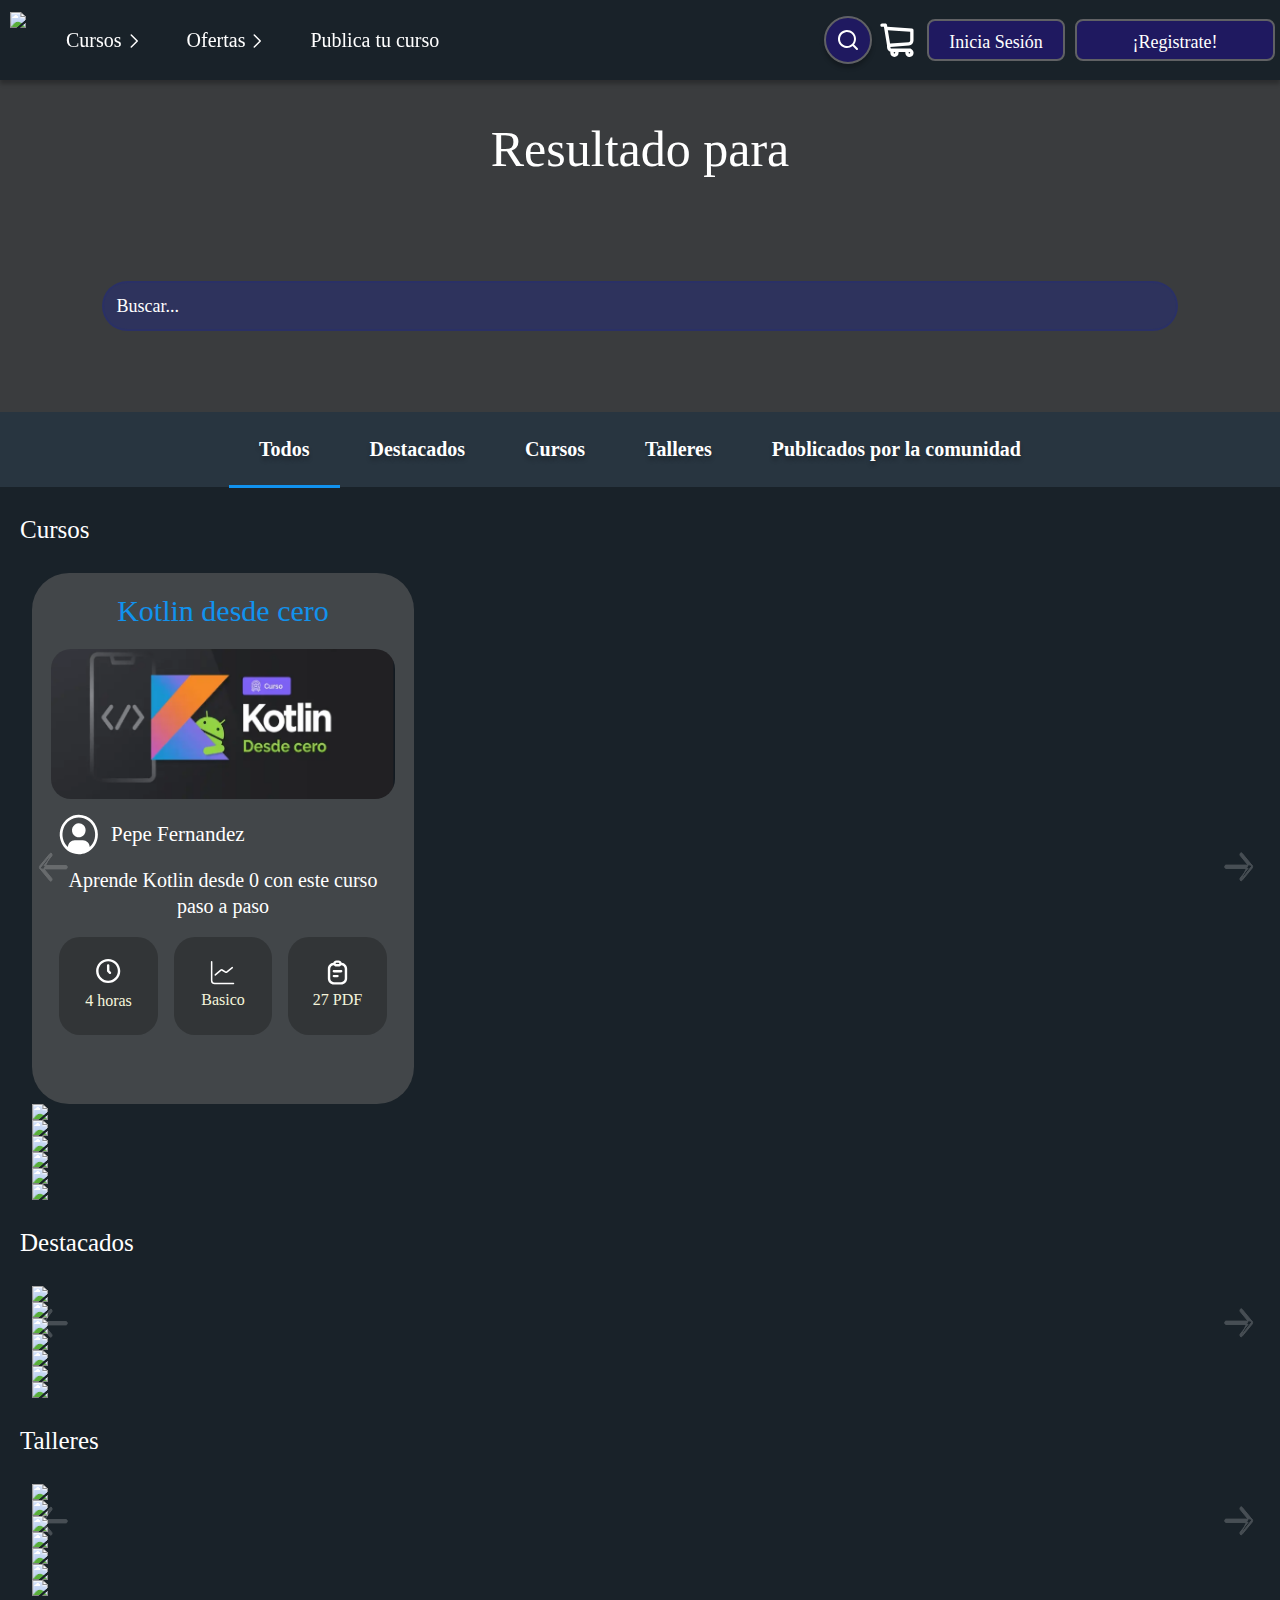
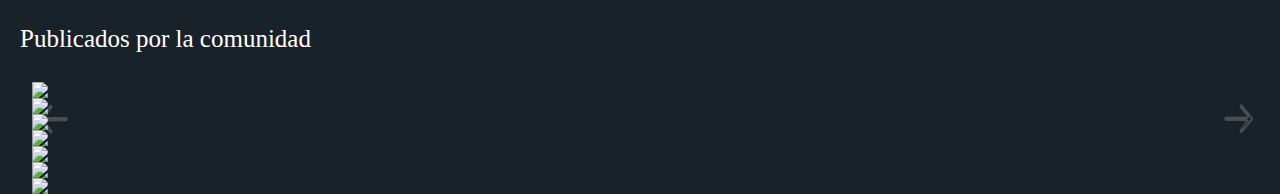
==== commit abafe040: "carusel terminado" ====
--- a/Busqueda.html
+++ b/Busqueda.html
@@ -146,7 +146,7 @@
                     <div class="carousel_elemento">
                         <div class="curso">
                             <div class="curso_titulo">Kotlin desde cero</div>
-                            <img src="">
+                            <img src="images/FotoCurso.png">
                             <div class="curso_autor">
                                 <svg width="44" height="45" viewBox="0 0 44 45" fill="none" xmlns="http://www.w3.org/2000/svg">
                                     <path d="M21.8077 11.25C20.4598 11.25 19.1423 11.6624 18.0215 12.435C16.9008 13.2076 16.0274 14.3057 15.5116 15.5905C14.9958 16.8753 14.8608 18.289 15.1237 19.653C15.3867 21.0169 16.0358 22.2698 16.9888 23.2531C17.9419 24.2364 19.1562 24.9061 20.4782 25.1774C21.8001 25.4487 23.1704 25.3095 24.4157 24.7773C25.6609 24.2451 26.7253 23.3439 27.4741 22.1876C28.2229 21.0313 28.6226 19.6719 28.6226 18.2812C28.6226 16.4164 27.9046 14.628 26.6266 13.3094C25.3485 11.9908 23.6151 11.25 21.8077 11.25Z" fill="white"/>
@@ -154,7 +154,7 @@
                                 </svg>     
                                 Pepe Fernandez                               
                             </div>
-                            <div class="curso_descricion">Kotlin desde cero</div>
+                            <div class="curso_descricion">Aprende Kotlin desde 0 con este curso paso a paso</div>
                             <div class="curso_propiedades">
                                 <div>
                                     <svg width="29" height="30" viewBox="0 0 29 30" fill="none" xmlns="http://www.w3.org/2000/svg">
--- a/CSS/Header_Footer.css
+++ b/CSS/Header_Footer.css
@@ -8,7 +8,6 @@
 body {
     margin: 0;
     padding: 0;
-    background-color: #192229;
 }
 
 /* width */
--- a/CSS/Busqueda.css
+++ b/CSS/Busqueda.css
@@ -1,6 +1,11 @@
 .main {
     width: 100%;
     height: 100vh;
+}
+
+body {
+    background-color: #192229;
+    color: beige;
 }
 
 /*Zona de buscar*/
@@ -90,7 +95,7 @@
 
 .carrousel_contenedor {
     position: relative;
-    z-index: 2;
+    z-index: 0;
 }
 
 .carousel_elemento {
@@ -102,6 +107,7 @@
 .carrousel_siguiente_3, .carrousel_anterior_3,
 .carrousel_siguiente_4, .carrousel_anterior_4 {
     position: absolute;
+    z-index: 2;
     display: block;
     width: 30px;
     height: 30px;
@@ -172,8 +178,9 @@
 /*Cursos*/
 .curso {
     width: 382px;
-    height: 559px;
+    padding-bottom: 5%;
     position: relative;
+    z-index: 0;
     text-align: center;
 
     background: #424649;
@@ -182,5 +189,73 @@
 
 .curso_titulo {
     font-size: 30px;
+    padding: 25px 0;
     color: #1192EE;
+}
+
+.curso img {
+    width: 90%;
+    border-radius: 20px;
+}
+
+.curso_autor {
+    display: flex;
+    align-items: center;
+    padding: 0px 25px;
+    margin-top: 5px;
+    font-size: 21px;
+    color: white;
+}
+
+.curso_autor svg {
+    padding-right: 10px;
+}
+
+.curso_descricion {
+    color: white;
+    font-size: 20px;
+    padding: 10px 25px;
+}
+
+.curso_propiedades {
+    display: flex;
+    justify-content: center;
+    align-items: center;
+}
+
+.curso_propiedades div{
+    width: 98.54px;
+    height: 98px;
+    background: #323537;
+    border-radius: 21px;
+    margin: 8px;
+
+    display: flex;
+    flex-direction: column;
+    align-items: center;
+    justify-content: center;
+}
+
+@media (max-width: 900px){
+    .curso {
+        width: 90%;
+        font-size: 18px; 
+    }
+
+    .curso_autor {
+        font-size: 18px; 
+    }
+    
+    .curso_descricion {
+        font-size: 18px; 
+    }
+    
+    .curso_propiedades div{
+        font-size: 18px;  
+    }
+
+    .curso_propiedades div{
+        width: 70px;
+        height: 70px;
+    }
 }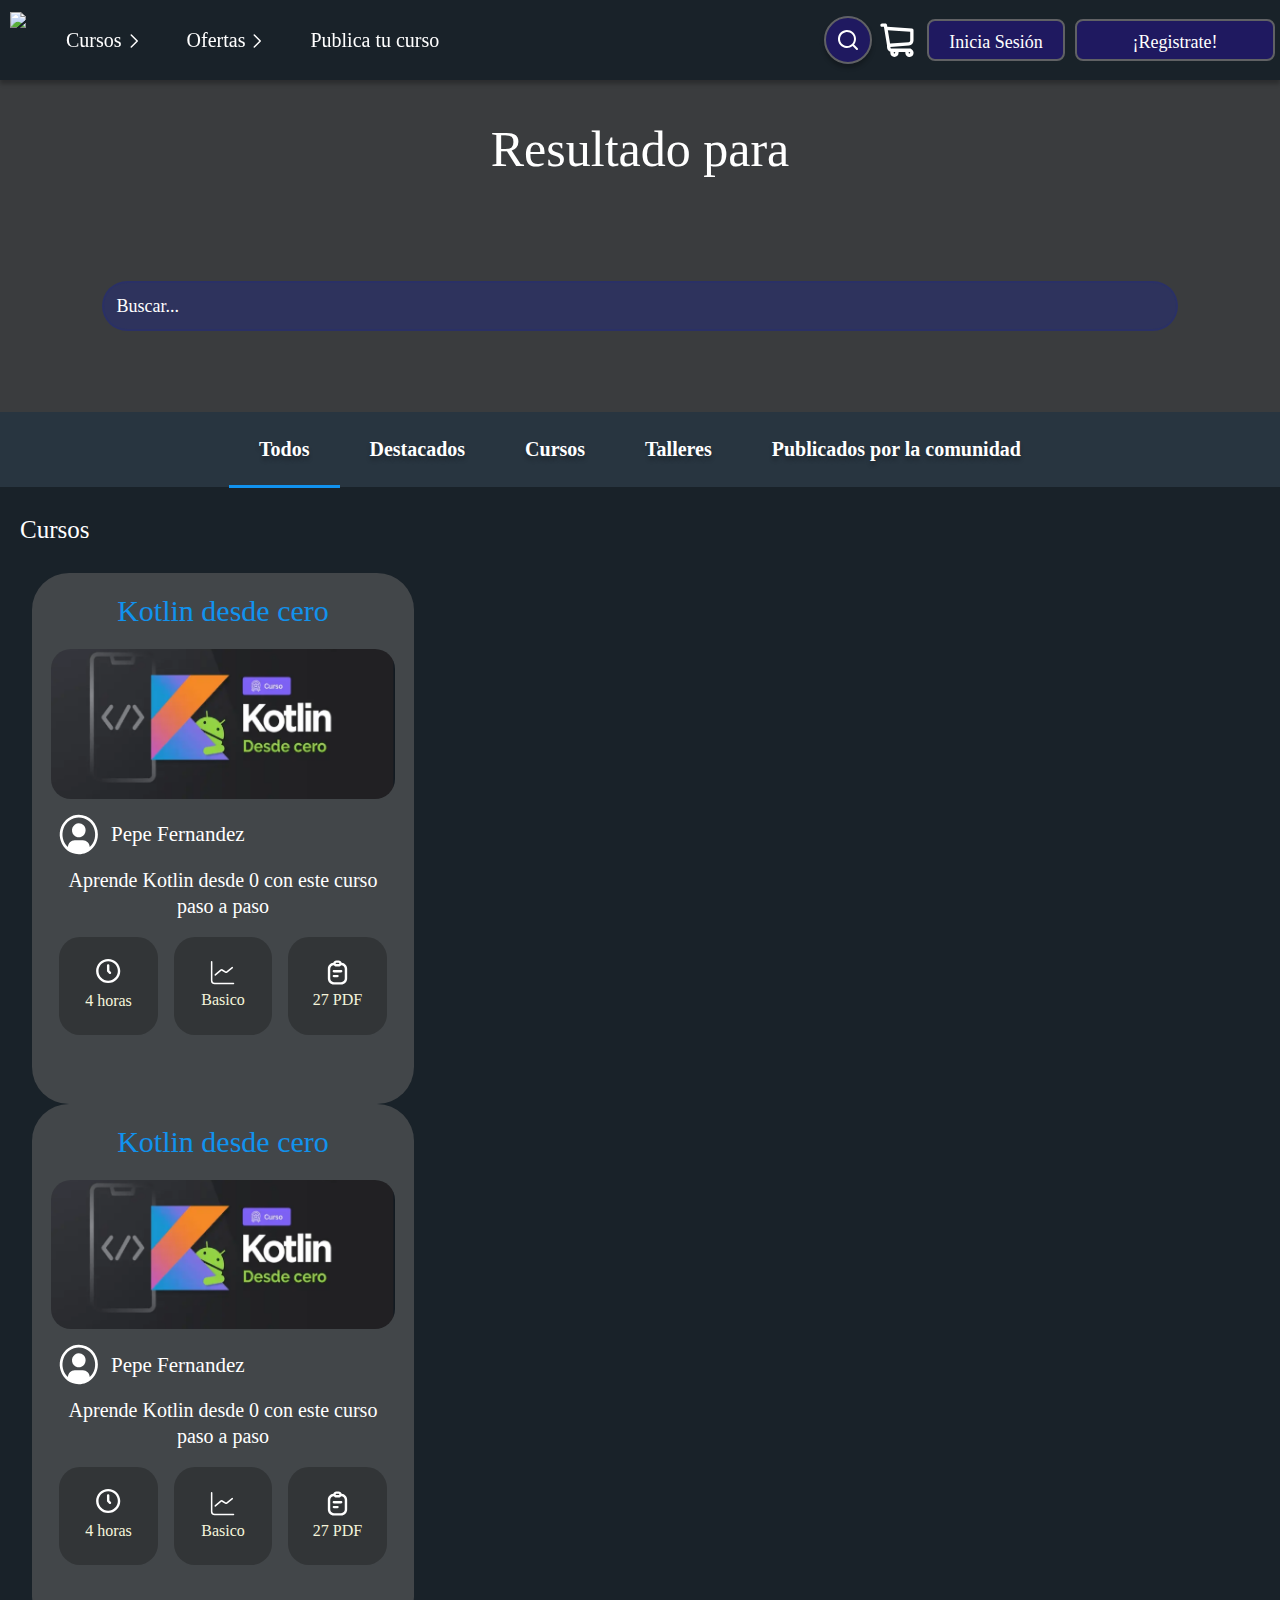
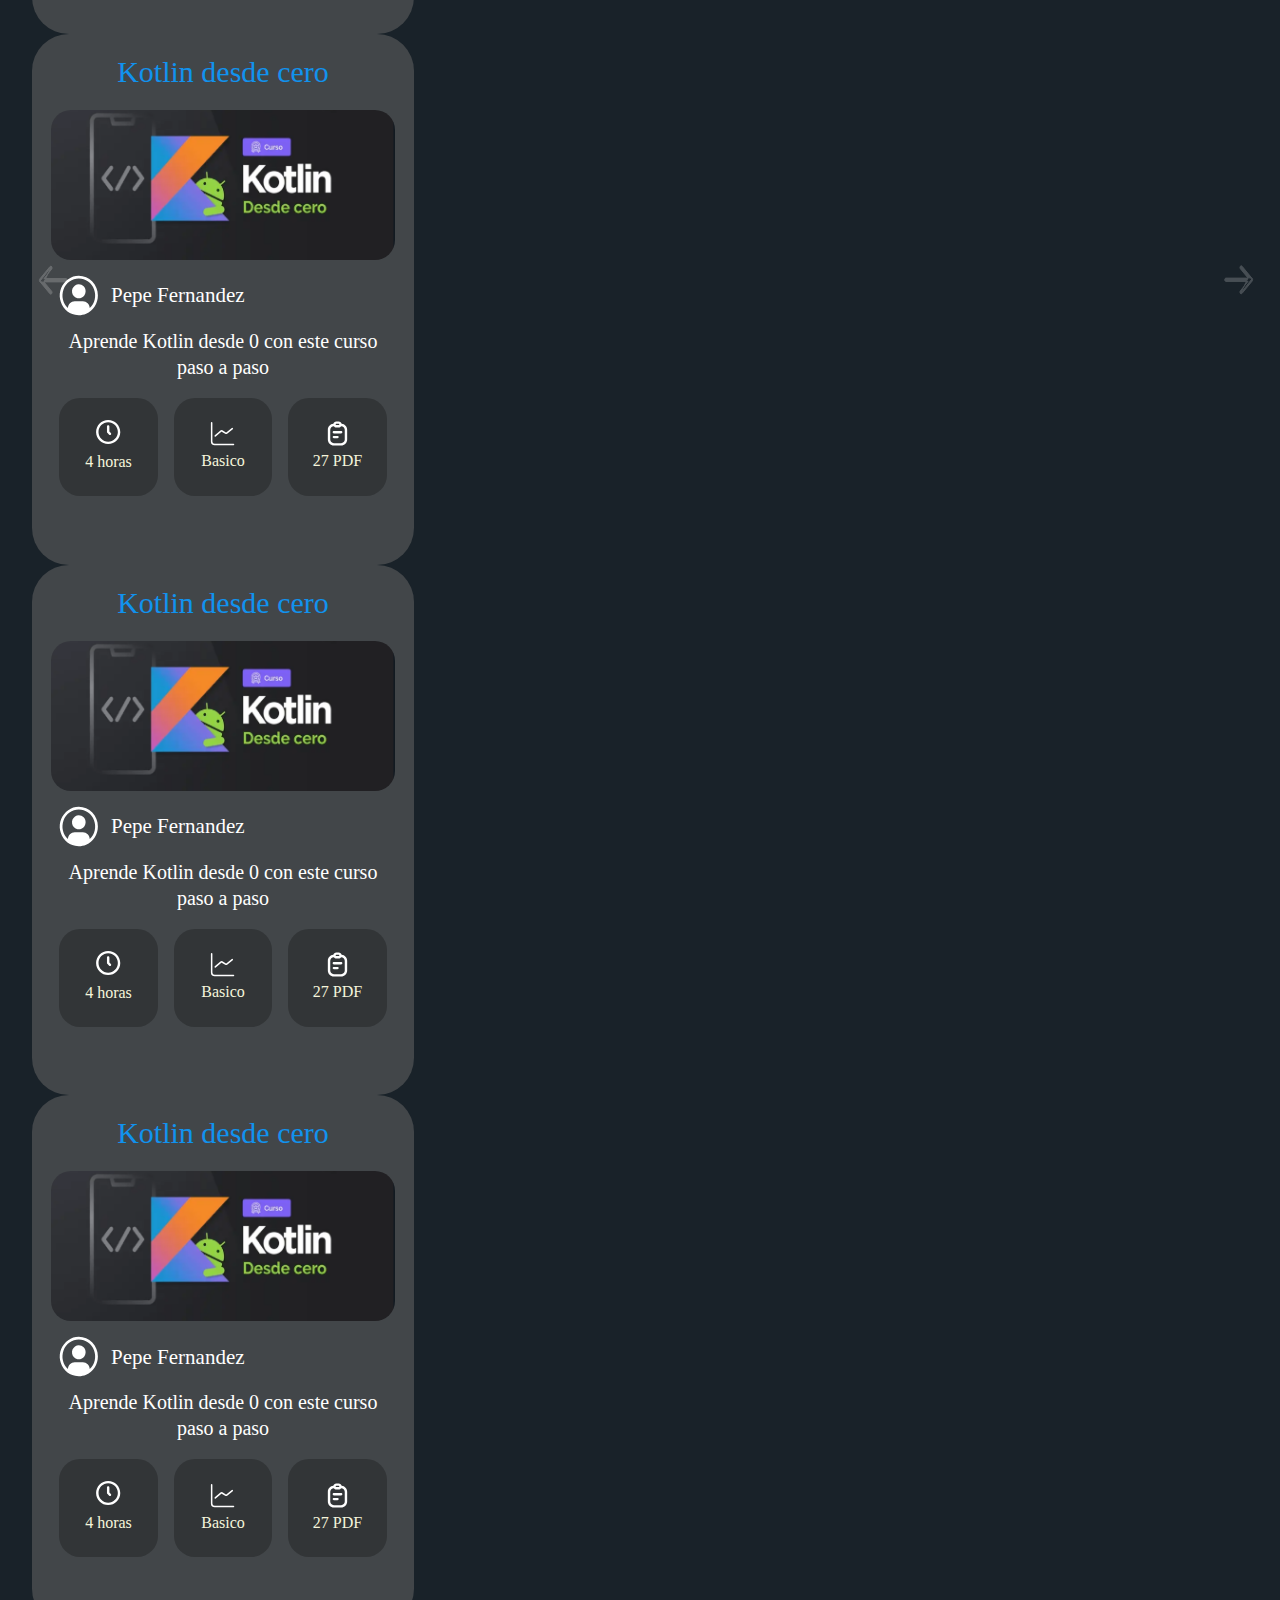
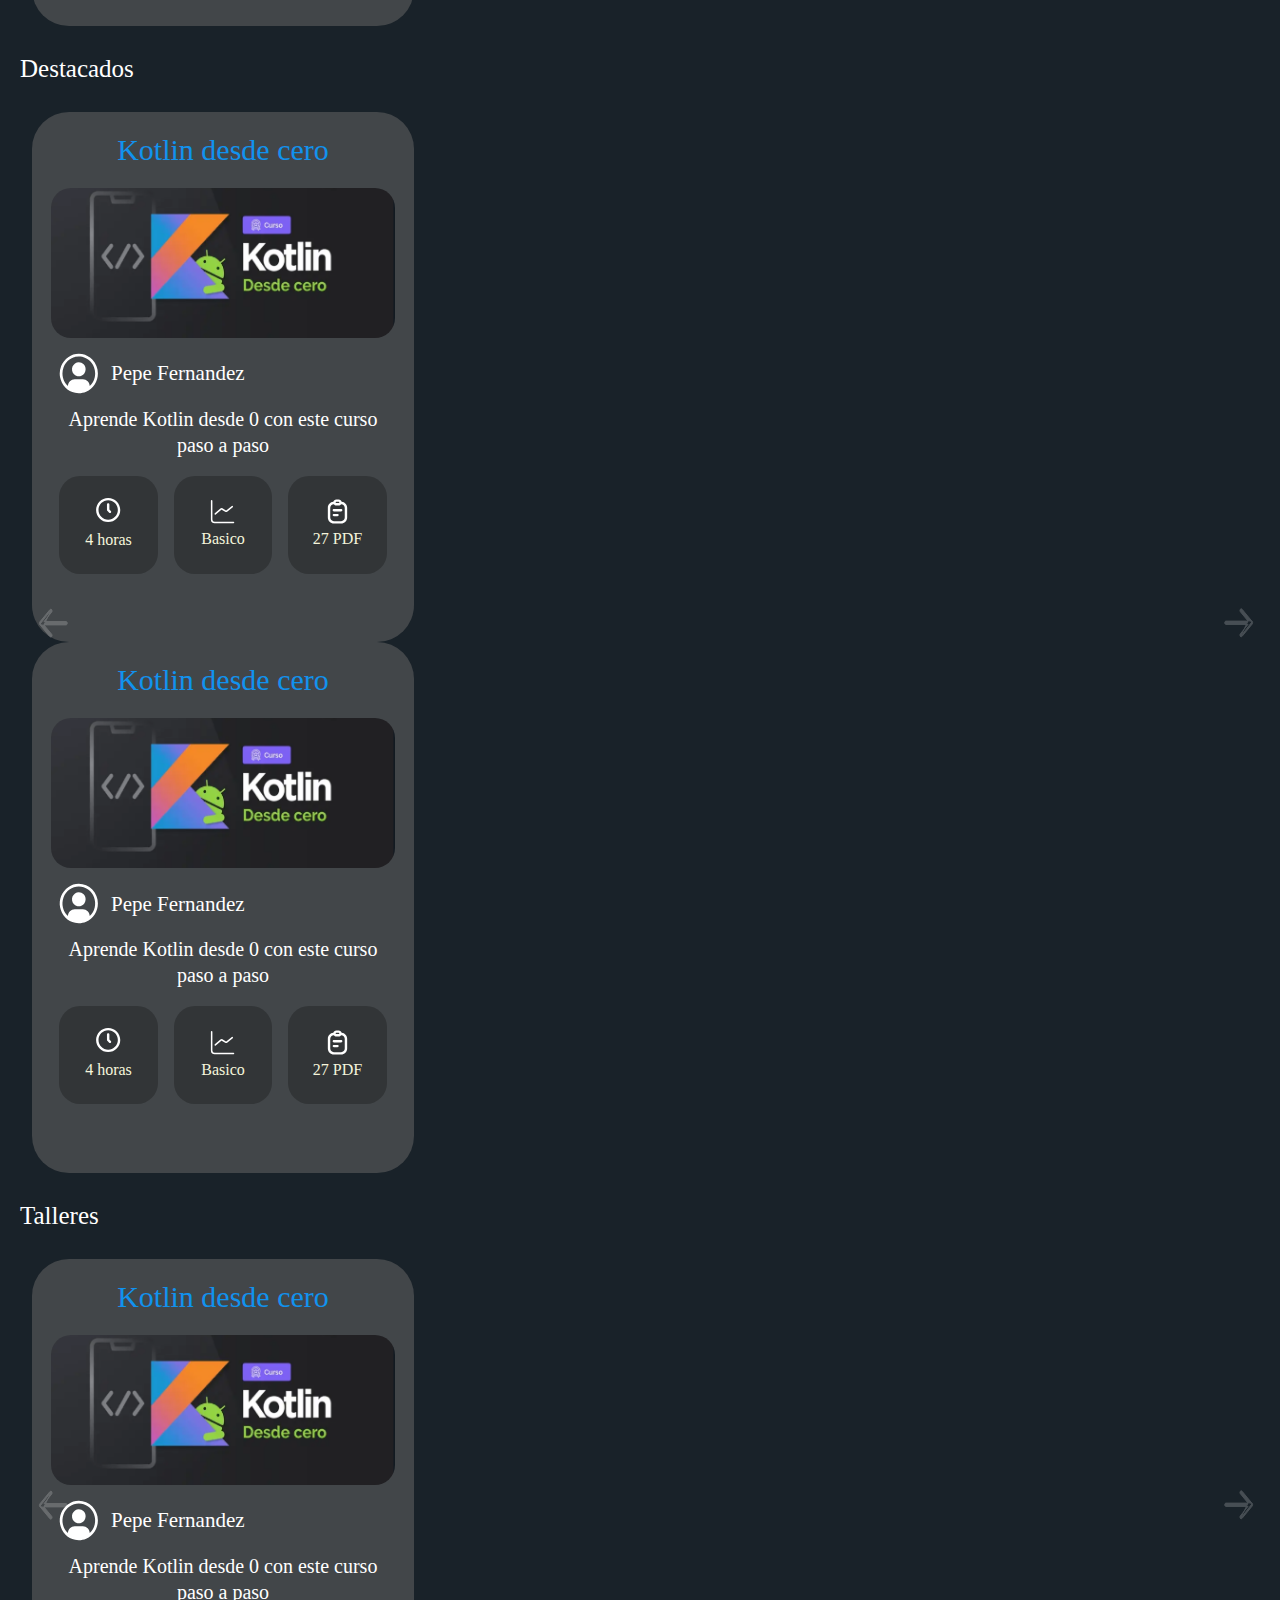
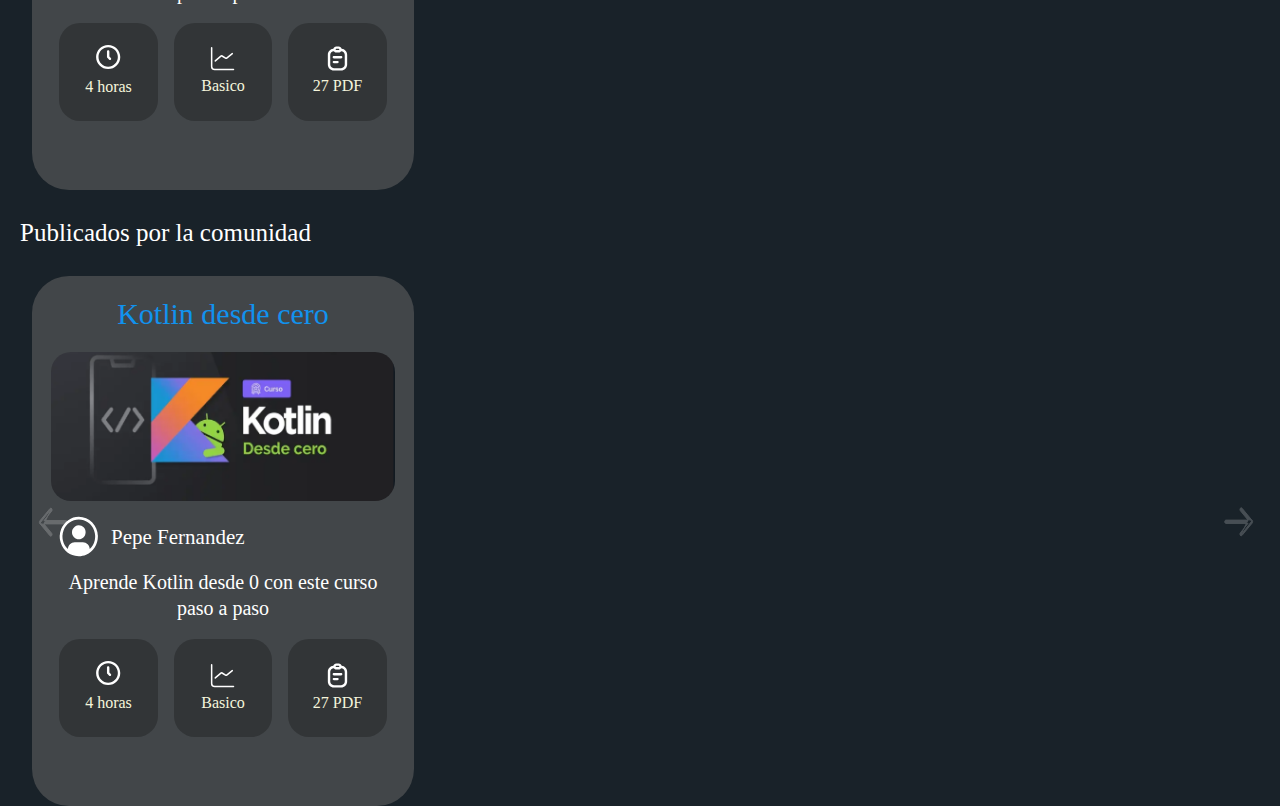
==== commit f2e8e9d1: "terminado por hoy 21/10/2022" ====
--- a/Busqueda.html
+++ b/Busqueda.html
@@ -182,23 +182,158 @@
                         </div>
                     </div>
                     <div class="carousel_elemento">
-                        <img src="logo.png">
-                    </div>
-                    <div class="carousel_elemento">
-                        <img src="logo.png">
-                    </div>
-                    <div class="carousel_elemento">
-                        <img src="logo.png">
-                    </div>
-                    <div class="carousel_elemento">
-                        <img src="logo.png">
-                    </div>
-                    <div class="carousel_elemento">
-                        <img src="logo.png">
-                    </div>
-                    <div class="carousel_elemento">
-                        <img src="logo.png">
-                    </div>
+                        <div class="curso">
+                            <div class="curso_titulo">Kotlin desde cero</div>
+                            <img src="images/FotoCurso.png">
+                            <div class="curso_autor">
+                                <svg width="44" height="45" viewBox="0 0 44 45" fill="none" xmlns="http://www.w3.org/2000/svg">
+                                    <path d="M21.8077 11.25C20.4598 11.25 19.1423 11.6624 18.0215 12.435C16.9008 13.2076 16.0274 14.3057 15.5116 15.5905C14.9958 16.8753 14.8608 18.289 15.1237 19.653C15.3867 21.0169 16.0358 22.2698 16.9888 23.2531C17.9419 24.2364 19.1562 24.9061 20.4782 25.1774C21.8001 25.4487 23.1704 25.3095 24.4157 24.7773C25.6609 24.2451 26.7253 23.3439 27.4741 22.1876C28.2229 21.0313 28.6226 19.6719 28.6226 18.2812C28.6226 16.4164 27.9046 14.628 26.6266 13.3094C25.3485 11.9908 23.6151 11.25 21.8077 11.25Z" fill="white"/>
+                                    <path d="M21.8077 2.8125C18.0337 2.8125 14.3444 3.96715 11.2064 6.13044C8.06847 8.29373 5.62272 11.3685 4.17847 14.9659C2.73422 18.5633 2.35634 22.5218 3.09261 26.3408C3.82888 30.1598 5.64624 33.6678 8.31487 36.4212C10.9835 39.1745 14.3835 41.0496 18.085 41.8092C21.7865 42.5689 25.6232 42.179 29.11 40.6889C32.5967 39.1988 35.5768 36.6754 37.6736 33.4378C39.7703 30.2002 40.8894 26.3938 40.8894 22.5C40.8836 17.2804 38.8714 12.2762 35.2941 8.58541C31.7169 4.89458 26.8667 2.81846 21.8077 2.8125ZM32.7006 35.0522C32.6735 33.2077 31.9451 31.448 30.6724 30.1522C29.3997 28.8565 27.6846 28.1285 25.8966 28.125H17.7187C15.9308 28.1285 14.2157 28.8565 12.943 30.1522C11.6703 31.448 10.9419 33.2077 10.9147 35.0522C8.44307 32.7751 6.70004 29.7772 5.91647 26.4553C5.1329 23.1335 5.34574 19.6444 6.52682 16.4501C7.7079 13.2558 9.80149 10.507 12.5304 8.56767C15.2593 6.62831 18.4947 5.58988 21.8084 5.58988C25.122 5.58988 28.3575 6.62831 31.0864 8.56767C33.8152 10.507 35.9088 13.2558 37.0899 16.4501C38.271 19.6444 38.4838 23.1335 37.7003 26.4553C36.9167 29.7772 35.1737 32.7751 32.702 35.0522H32.7006Z" fill="white"/>
+                                </svg>     
+                                Pepe Fernandez                               
+                            </div>
+                            <div class="curso_descricion">Aprende Kotlin desde 0 con este curso paso a paso</div>
+                            <div class="curso_propiedades">
+                                <div>
+                                    <svg width="29" height="30" viewBox="0 0 29 30" fill="none" xmlns="http://www.w3.org/2000/svg">
+                                        <path d="M15.3874 7.54842C15.3874 6.88108 14.8464 6.34009 14.179 6.34009C13.5117 6.34009 12.9707 6.88108 12.9707 7.54842V12.9859C12.9707 13.3064 13.098 13.6137 13.3246 13.8403L15.1371 15.6528C15.609 16.1247 16.3741 16.1247 16.846 15.6528C17.3178 15.181 17.3178 14.4159 16.846 13.944L15.3874 12.4854V7.54842Z" fill="white"/>
+                                        <path fill-rule="evenodd" clip-rule="evenodd" d="M14.179 0.902588C7.5056 0.902588 2.0957 6.31248 2.0957 12.9859C2.0957 19.6594 7.5056 25.0693 14.179 25.0693C20.8525 25.0693 26.2624 19.6594 26.2624 12.9859C26.2624 6.31248 20.8525 0.902588 14.179 0.902588ZM4.51237 12.9859C4.51237 7.64717 8.84028 3.31925 14.179 3.31925C19.5178 3.31925 23.8457 7.64717 23.8457 12.9859C23.8457 18.3247 19.5178 22.6526 14.179 22.6526C8.84028 22.6526 4.51237 18.3247 4.51237 12.9859Z" fill="white"/>
+                                    </svg>
+                                    4 horas
+                                </div>
+                                <div>
+                                    <svg width="30" height="29" viewBox="0 0 30 29" fill="none" xmlns="http://www.w3.org/2000/svg">
+                                        <path d="M3.64502 3.625V22.375C3.64502 24.0319 4.98817 25.375 6.64502 25.375H25.5152" stroke="white" stroke-width="1.5" stroke-linecap="round"/>
+                                        <path d="M7.29004 16.9165L12.89 12.104C13.2188 11.8214 13.6922 11.7829 14.0624 12.0086L17.5561 14.1385C17.9125 14.3558 18.3663 14.3289 18.6945 14.071L24.3002 9.6665" stroke="white" stroke-width="1.5" stroke-linecap="round"/>
+                                    </svg>
+                                    Basico
+                                </div>
+                                <div>
+                                    <svg width="29" height="29" viewBox="0 0 29 29" fill="none" xmlns="http://www.w3.org/2000/svg">
+                                        <path d="M9.66665 13.2915C9.66665 12.6242 10.2076 12.0832 10.875 12.0832H18.125C18.7923 12.0832 19.3333 12.6242 19.3333 13.2915C19.3333 13.9588 18.7923 14.4998 18.125 14.4998H10.875C10.2076 14.4998 9.66665 13.9588 9.66665 13.2915Z" fill="white"/>
+                                        <path d="M10.875 16.9165C10.2076 16.9165 9.66665 17.4575 9.66665 18.1248C9.66665 18.7922 10.2076 19.3332 10.875 19.3332H14.5C15.1673 19.3332 15.7083 18.7922 15.7083 18.1248C15.7083 17.4575 15.1673 16.9165 14.5 16.9165H10.875Z" fill="white"/>
+                                        <path fill-rule="evenodd" clip-rule="evenodd" d="M18.6736 4.85774C21.7532 5.13494 24.1666 7.72305 24.1666 10.8748V20.5415C24.1666 23.8782 21.4617 26.5832 18.125 26.5832H10.875C7.53826 26.5832 4.83331 23.8782 4.83331 20.5415V10.8748C4.83331 7.72305 7.24673 5.13495 10.3264 4.85775C10.5967 3.46667 11.8215 2.4165 13.2916 2.4165H15.7083C17.1784 2.4165 18.4033 3.46667 18.6736 4.85774ZM16.3125 5.43734C16.3125 5.77101 16.042 6.0415 15.7083 6.0415L13.2916 6.0415C12.958 6.0415 12.6875 5.77101 12.6875 5.43734C12.6875 5.10367 12.958 4.83317 13.2916 4.83317L15.7083 4.83317C16.042 4.83317 16.3125 5.10367 16.3125 5.43734ZM15.7083 8.45817C16.6966 8.45817 17.5741 7.98357 18.1252 7.24984C20.1271 7.24996 21.75 8.87288 21.75 10.8748V20.5415C21.75 22.5435 20.127 24.1665 18.125 24.1665H10.875C8.87295 24.1665 7.24998 22.5435 7.24998 20.5415L7.24998 10.8748C7.24998 8.87288 8.87283 7.24996 10.8748 7.24984C11.4259 7.98357 12.3033 8.45817 13.2916 8.45817L15.7083 8.45817Z" fill="white"/>
+                                    </svg>
+                                    27 PDF 
+                                </div>
+                            </div>
+                        </div>
+                    </div>
+                    <div class="carousel_elemento">
+                        <div class="curso">
+                            <div class="curso_titulo">Kotlin desde cero</div>
+                            <img src="images/FotoCurso.png">
+                            <div class="curso_autor">
+                                <svg width="44" height="45" viewBox="0 0 44 45" fill="none" xmlns="http://www.w3.org/2000/svg">
+                                    <path d="M21.8077 11.25C20.4598 11.25 19.1423 11.6624 18.0215 12.435C16.9008 13.2076 16.0274 14.3057 15.5116 15.5905C14.9958 16.8753 14.8608 18.289 15.1237 19.653C15.3867 21.0169 16.0358 22.2698 16.9888 23.2531C17.9419 24.2364 19.1562 24.9061 20.4782 25.1774C21.8001 25.4487 23.1704 25.3095 24.4157 24.7773C25.6609 24.2451 26.7253 23.3439 27.4741 22.1876C28.2229 21.0313 28.6226 19.6719 28.6226 18.2812C28.6226 16.4164 27.9046 14.628 26.6266 13.3094C25.3485 11.9908 23.6151 11.25 21.8077 11.25Z" fill="white"/>
+                                    <path d="M21.8077 2.8125C18.0337 2.8125 14.3444 3.96715 11.2064 6.13044C8.06847 8.29373 5.62272 11.3685 4.17847 14.9659C2.73422 18.5633 2.35634 22.5218 3.09261 26.3408C3.82888 30.1598 5.64624 33.6678 8.31487 36.4212C10.9835 39.1745 14.3835 41.0496 18.085 41.8092C21.7865 42.5689 25.6232 42.179 29.11 40.6889C32.5967 39.1988 35.5768 36.6754 37.6736 33.4378C39.7703 30.2002 40.8894 26.3938 40.8894 22.5C40.8836 17.2804 38.8714 12.2762 35.2941 8.58541C31.7169 4.89458 26.8667 2.81846 21.8077 2.8125ZM32.7006 35.0522C32.6735 33.2077 31.9451 31.448 30.6724 30.1522C29.3997 28.8565 27.6846 28.1285 25.8966 28.125H17.7187C15.9308 28.1285 14.2157 28.8565 12.943 30.1522C11.6703 31.448 10.9419 33.2077 10.9147 35.0522C8.44307 32.7751 6.70004 29.7772 5.91647 26.4553C5.1329 23.1335 5.34574 19.6444 6.52682 16.4501C7.7079 13.2558 9.80149 10.507 12.5304 8.56767C15.2593 6.62831 18.4947 5.58988 21.8084 5.58988C25.122 5.58988 28.3575 6.62831 31.0864 8.56767C33.8152 10.507 35.9088 13.2558 37.0899 16.4501C38.271 19.6444 38.4838 23.1335 37.7003 26.4553C36.9167 29.7772 35.1737 32.7751 32.702 35.0522H32.7006Z" fill="white"/>
+                                </svg>     
+                                Pepe Fernandez                               
+                            </div>
+                            <div class="curso_descricion">Aprende Kotlin desde 0 con este curso paso a paso</div>
+                            <div class="curso_propiedades">
+                                <div>
+                                    <svg width="29" height="30" viewBox="0 0 29 30" fill="none" xmlns="http://www.w3.org/2000/svg">
+                                        <path d="M15.3874 7.54842C15.3874 6.88108 14.8464 6.34009 14.179 6.34009C13.5117 6.34009 12.9707 6.88108 12.9707 7.54842V12.9859C12.9707 13.3064 13.098 13.6137 13.3246 13.8403L15.1371 15.6528C15.609 16.1247 16.3741 16.1247 16.846 15.6528C17.3178 15.181 17.3178 14.4159 16.846 13.944L15.3874 12.4854V7.54842Z" fill="white"/>
+                                        <path fill-rule="evenodd" clip-rule="evenodd" d="M14.179 0.902588C7.5056 0.902588 2.0957 6.31248 2.0957 12.9859C2.0957 19.6594 7.5056 25.0693 14.179 25.0693C20.8525 25.0693 26.2624 19.6594 26.2624 12.9859C26.2624 6.31248 20.8525 0.902588 14.179 0.902588ZM4.51237 12.9859C4.51237 7.64717 8.84028 3.31925 14.179 3.31925C19.5178 3.31925 23.8457 7.64717 23.8457 12.9859C23.8457 18.3247 19.5178 22.6526 14.179 22.6526C8.84028 22.6526 4.51237 18.3247 4.51237 12.9859Z" fill="white"/>
+                                    </svg>
+                                    4 horas
+                                </div>
+                                <div>
+                                    <svg width="30" height="29" viewBox="0 0 30 29" fill="none" xmlns="http://www.w3.org/2000/svg">
+                                        <path d="M3.64502 3.625V22.375C3.64502 24.0319 4.98817 25.375 6.64502 25.375H25.5152" stroke="white" stroke-width="1.5" stroke-linecap="round"/>
+                                        <path d="M7.29004 16.9165L12.89 12.104C13.2188 11.8214 13.6922 11.7829 14.0624 12.0086L17.5561 14.1385C17.9125 14.3558 18.3663 14.3289 18.6945 14.071L24.3002 9.6665" stroke="white" stroke-width="1.5" stroke-linecap="round"/>
+                                    </svg>
+                                    Basico
+                                </div>
+                                <div>
+                                    <svg width="29" height="29" viewBox="0 0 29 29" fill="none" xmlns="http://www.w3.org/2000/svg">
+                                        <path d="M9.66665 13.2915C9.66665 12.6242 10.2076 12.0832 10.875 12.0832H18.125C18.7923 12.0832 19.3333 12.6242 19.3333 13.2915C19.3333 13.9588 18.7923 14.4998 18.125 14.4998H10.875C10.2076 14.4998 9.66665 13.9588 9.66665 13.2915Z" fill="white"/>
+                                        <path d="M10.875 16.9165C10.2076 16.9165 9.66665 17.4575 9.66665 18.1248C9.66665 18.7922 10.2076 19.3332 10.875 19.3332H14.5C15.1673 19.3332 15.7083 18.7922 15.7083 18.1248C15.7083 17.4575 15.1673 16.9165 14.5 16.9165H10.875Z" fill="white"/>
+                                        <path fill-rule="evenodd" clip-rule="evenodd" d="M18.6736 4.85774C21.7532 5.13494 24.1666 7.72305 24.1666 10.8748V20.5415C24.1666 23.8782 21.4617 26.5832 18.125 26.5832H10.875C7.53826 26.5832 4.83331 23.8782 4.83331 20.5415V10.8748C4.83331 7.72305 7.24673 5.13495 10.3264 4.85775C10.5967 3.46667 11.8215 2.4165 13.2916 2.4165H15.7083C17.1784 2.4165 18.4033 3.46667 18.6736 4.85774ZM16.3125 5.43734C16.3125 5.77101 16.042 6.0415 15.7083 6.0415L13.2916 6.0415C12.958 6.0415 12.6875 5.77101 12.6875 5.43734C12.6875 5.10367 12.958 4.83317 13.2916 4.83317L15.7083 4.83317C16.042 4.83317 16.3125 5.10367 16.3125 5.43734ZM15.7083 8.45817C16.6966 8.45817 17.5741 7.98357 18.1252 7.24984C20.1271 7.24996 21.75 8.87288 21.75 10.8748V20.5415C21.75 22.5435 20.127 24.1665 18.125 24.1665H10.875C8.87295 24.1665 7.24998 22.5435 7.24998 20.5415L7.24998 10.8748C7.24998 8.87288 8.87283 7.24996 10.8748 7.24984C11.4259 7.98357 12.3033 8.45817 13.2916 8.45817L15.7083 8.45817Z" fill="white"/>
+                                    </svg>
+                                    27 PDF 
+                                </div>
+                            </div>
+                        </div>
+                    </div>
+                    <div class="carousel_elemento">
+                        <div class="curso">
+                            <div class="curso_titulo">Kotlin desde cero</div>
+                            <img src="images/FotoCurso.png">
+                            <div class="curso_autor">
+                                <svg width="44" height="45" viewBox="0 0 44 45" fill="none" xmlns="http://www.w3.org/2000/svg">
+                                    <path d="M21.8077 11.25C20.4598 11.25 19.1423 11.6624 18.0215 12.435C16.9008 13.2076 16.0274 14.3057 15.5116 15.5905C14.9958 16.8753 14.8608 18.289 15.1237 19.653C15.3867 21.0169 16.0358 22.2698 16.9888 23.2531C17.9419 24.2364 19.1562 24.9061 20.4782 25.1774C21.8001 25.4487 23.1704 25.3095 24.4157 24.7773C25.6609 24.2451 26.7253 23.3439 27.4741 22.1876C28.2229 21.0313 28.6226 19.6719 28.6226 18.2812C28.6226 16.4164 27.9046 14.628 26.6266 13.3094C25.3485 11.9908 23.6151 11.25 21.8077 11.25Z" fill="white"/>
+                                    <path d="M21.8077 2.8125C18.0337 2.8125 14.3444 3.96715 11.2064 6.13044C8.06847 8.29373 5.62272 11.3685 4.17847 14.9659C2.73422 18.5633 2.35634 22.5218 3.09261 26.3408C3.82888 30.1598 5.64624 33.6678 8.31487 36.4212C10.9835 39.1745 14.3835 41.0496 18.085 41.8092C21.7865 42.5689 25.6232 42.179 29.11 40.6889C32.5967 39.1988 35.5768 36.6754 37.6736 33.4378C39.7703 30.2002 40.8894 26.3938 40.8894 22.5C40.8836 17.2804 38.8714 12.2762 35.2941 8.58541C31.7169 4.89458 26.8667 2.81846 21.8077 2.8125ZM32.7006 35.0522C32.6735 33.2077 31.9451 31.448 30.6724 30.1522C29.3997 28.8565 27.6846 28.1285 25.8966 28.125H17.7187C15.9308 28.1285 14.2157 28.8565 12.943 30.1522C11.6703 31.448 10.9419 33.2077 10.9147 35.0522C8.44307 32.7751 6.70004 29.7772 5.91647 26.4553C5.1329 23.1335 5.34574 19.6444 6.52682 16.4501C7.7079 13.2558 9.80149 10.507 12.5304 8.56767C15.2593 6.62831 18.4947 5.58988 21.8084 5.58988C25.122 5.58988 28.3575 6.62831 31.0864 8.56767C33.8152 10.507 35.9088 13.2558 37.0899 16.4501C38.271 19.6444 38.4838 23.1335 37.7003 26.4553C36.9167 29.7772 35.1737 32.7751 32.702 35.0522H32.7006Z" fill="white"/>
+                                </svg>     
+                                Pepe Fernandez                               
+                            </div>
+                            <div class="curso_descricion">Aprende Kotlin desde 0 con este curso paso a paso</div>
+                            <div class="curso_propiedades">
+                                <div>
+                                    <svg width="29" height="30" viewBox="0 0 29 30" fill="none" xmlns="http://www.w3.org/2000/svg">
+                                        <path d="M15.3874 7.54842C15.3874 6.88108 14.8464 6.34009 14.179 6.34009C13.5117 6.34009 12.9707 6.88108 12.9707 7.54842V12.9859C12.9707 13.3064 13.098 13.6137 13.3246 13.8403L15.1371 15.6528C15.609 16.1247 16.3741 16.1247 16.846 15.6528C17.3178 15.181 17.3178 14.4159 16.846 13.944L15.3874 12.4854V7.54842Z" fill="white"/>
+                                        <path fill-rule="evenodd" clip-rule="evenodd" d="M14.179 0.902588C7.5056 0.902588 2.0957 6.31248 2.0957 12.9859C2.0957 19.6594 7.5056 25.0693 14.179 25.0693C20.8525 25.0693 26.2624 19.6594 26.2624 12.9859C26.2624 6.31248 20.8525 0.902588 14.179 0.902588ZM4.51237 12.9859C4.51237 7.64717 8.84028 3.31925 14.179 3.31925C19.5178 3.31925 23.8457 7.64717 23.8457 12.9859C23.8457 18.3247 19.5178 22.6526 14.179 22.6526C8.84028 22.6526 4.51237 18.3247 4.51237 12.9859Z" fill="white"/>
+                                    </svg>
+                                    4 horas
+                                </div>
+                                <div>
+                                    <svg width="30" height="29" viewBox="0 0 30 29" fill="none" xmlns="http://www.w3.org/2000/svg">
+                                        <path d="M3.64502 3.625V22.375C3.64502 24.0319 4.98817 25.375 6.64502 25.375H25.5152" stroke="white" stroke-width="1.5" stroke-linecap="round"/>
+                                        <path d="M7.29004 16.9165L12.89 12.104C13.2188 11.8214 13.6922 11.7829 14.0624 12.0086L17.5561 14.1385C17.9125 14.3558 18.3663 14.3289 18.6945 14.071L24.3002 9.6665" stroke="white" stroke-width="1.5" stroke-linecap="round"/>
+                                    </svg>
+                                    Basico
+                                </div>
+                                <div>
+                                    <svg width="29" height="29" viewBox="0 0 29 29" fill="none" xmlns="http://www.w3.org/2000/svg">
+                                        <path d="M9.66665 13.2915C9.66665 12.6242 10.2076 12.0832 10.875 12.0832H18.125C18.7923 12.0832 19.3333 12.6242 19.3333 13.2915C19.3333 13.9588 18.7923 14.4998 18.125 14.4998H10.875C10.2076 14.4998 9.66665 13.9588 9.66665 13.2915Z" fill="white"/>
+                                        <path d="M10.875 16.9165C10.2076 16.9165 9.66665 17.4575 9.66665 18.1248C9.66665 18.7922 10.2076 19.3332 10.875 19.3332H14.5C15.1673 19.3332 15.7083 18.7922 15.7083 18.1248C15.7083 17.4575 15.1673 16.9165 14.5 16.9165H10.875Z" fill="white"/>
+                                        <path fill-rule="evenodd" clip-rule="evenodd" d="M18.6736 4.85774C21.7532 5.13494 24.1666 7.72305 24.1666 10.8748V20.5415C24.1666 23.8782 21.4617 26.5832 18.125 26.5832H10.875C7.53826 26.5832 4.83331 23.8782 4.83331 20.5415V10.8748C4.83331 7.72305 7.24673 5.13495 10.3264 4.85775C10.5967 3.46667 11.8215 2.4165 13.2916 2.4165H15.7083C17.1784 2.4165 18.4033 3.46667 18.6736 4.85774ZM16.3125 5.43734C16.3125 5.77101 16.042 6.0415 15.7083 6.0415L13.2916 6.0415C12.958 6.0415 12.6875 5.77101 12.6875 5.43734C12.6875 5.10367 12.958 4.83317 13.2916 4.83317L15.7083 4.83317C16.042 4.83317 16.3125 5.10367 16.3125 5.43734ZM15.7083 8.45817C16.6966 8.45817 17.5741 7.98357 18.1252 7.24984C20.1271 7.24996 21.75 8.87288 21.75 10.8748V20.5415C21.75 22.5435 20.127 24.1665 18.125 24.1665H10.875C8.87295 24.1665 7.24998 22.5435 7.24998 20.5415L7.24998 10.8748C7.24998 8.87288 8.87283 7.24996 10.8748 7.24984C11.4259 7.98357 12.3033 8.45817 13.2916 8.45817L15.7083 8.45817Z" fill="white"/>
+                                    </svg>
+                                    27 PDF 
+                                </div>
+                            </div>
+                        </div>
+                    </div>
+                    <div class="carousel_elemento">
+                        <div class="curso">
+                            <div class="curso_titulo">Kotlin desde cero</div>
+                            <img src="images/FotoCurso.png">
+                            <div class="curso_autor">
+                                <svg width="44" height="45" viewBox="0 0 44 45" fill="none" xmlns="http://www.w3.org/2000/svg">
+                                    <path d="M21.8077 11.25C20.4598 11.25 19.1423 11.6624 18.0215 12.435C16.9008 13.2076 16.0274 14.3057 15.5116 15.5905C14.9958 16.8753 14.8608 18.289 15.1237 19.653C15.3867 21.0169 16.0358 22.2698 16.9888 23.2531C17.9419 24.2364 19.1562 24.9061 20.4782 25.1774C21.8001 25.4487 23.1704 25.3095 24.4157 24.7773C25.6609 24.2451 26.7253 23.3439 27.4741 22.1876C28.2229 21.0313 28.6226 19.6719 28.6226 18.2812C28.6226 16.4164 27.9046 14.628 26.6266 13.3094C25.3485 11.9908 23.6151 11.25 21.8077 11.25Z" fill="white"/>
+                                    <path d="M21.8077 2.8125C18.0337 2.8125 14.3444 3.96715 11.2064 6.13044C8.06847 8.29373 5.62272 11.3685 4.17847 14.9659C2.73422 18.5633 2.35634 22.5218 3.09261 26.3408C3.82888 30.1598 5.64624 33.6678 8.31487 36.4212C10.9835 39.1745 14.3835 41.0496 18.085 41.8092C21.7865 42.5689 25.6232 42.179 29.11 40.6889C32.5967 39.1988 35.5768 36.6754 37.6736 33.4378C39.7703 30.2002 40.8894 26.3938 40.8894 22.5C40.8836 17.2804 38.8714 12.2762 35.2941 8.58541C31.7169 4.89458 26.8667 2.81846 21.8077 2.8125ZM32.7006 35.0522C32.6735 33.2077 31.9451 31.448 30.6724 30.1522C29.3997 28.8565 27.6846 28.1285 25.8966 28.125H17.7187C15.9308 28.1285 14.2157 28.8565 12.943 30.1522C11.6703 31.448 10.9419 33.2077 10.9147 35.0522C8.44307 32.7751 6.70004 29.7772 5.91647 26.4553C5.1329 23.1335 5.34574 19.6444 6.52682 16.4501C7.7079 13.2558 9.80149 10.507 12.5304 8.56767C15.2593 6.62831 18.4947 5.58988 21.8084 5.58988C25.122 5.58988 28.3575 6.62831 31.0864 8.56767C33.8152 10.507 35.9088 13.2558 37.0899 16.4501C38.271 19.6444 38.4838 23.1335 37.7003 26.4553C36.9167 29.7772 35.1737 32.7751 32.702 35.0522H32.7006Z" fill="white"/>
+                                </svg>     
+                                Pepe Fernandez                               
+                            </div>
+                            <div class="curso_descricion">Aprende Kotlin desde 0 con este curso paso a paso</div>
+                            <div class="curso_propiedades">
+                                <div>
+                                    <svg width="29" height="30" viewBox="0 0 29 30" fill="none" xmlns="http://www.w3.org/2000/svg">
+                                        <path d="M15.3874 7.54842C15.3874 6.88108 14.8464 6.34009 14.179 6.34009C13.5117 6.34009 12.9707 6.88108 12.9707 7.54842V12.9859C12.9707 13.3064 13.098 13.6137 13.3246 13.8403L15.1371 15.6528C15.609 16.1247 16.3741 16.1247 16.846 15.6528C17.3178 15.181 17.3178 14.4159 16.846 13.944L15.3874 12.4854V7.54842Z" fill="white"/>
+                                        <path fill-rule="evenodd" clip-rule="evenodd" d="M14.179 0.902588C7.5056 0.902588 2.0957 6.31248 2.0957 12.9859C2.0957 19.6594 7.5056 25.0693 14.179 25.0693C20.8525 25.0693 26.2624 19.6594 26.2624 12.9859C26.2624 6.31248 20.8525 0.902588 14.179 0.902588ZM4.51237 12.9859C4.51237 7.64717 8.84028 3.31925 14.179 3.31925C19.5178 3.31925 23.8457 7.64717 23.8457 12.9859C23.8457 18.3247 19.5178 22.6526 14.179 22.6526C8.84028 22.6526 4.51237 18.3247 4.51237 12.9859Z" fill="white"/>
+                                    </svg>
+                                    4 horas
+                                </div>
+                                <div>
+                                    <svg width="30" height="29" viewBox="0 0 30 29" fill="none" xmlns="http://www.w3.org/2000/svg">
+                                        <path d="M3.64502 3.625V22.375C3.64502 24.0319 4.98817 25.375 6.64502 25.375H25.5152" stroke="white" stroke-width="1.5" stroke-linecap="round"/>
+                                        <path d="M7.29004 16.9165L12.89 12.104C13.2188 11.8214 13.6922 11.7829 14.0624 12.0086L17.5561 14.1385C17.9125 14.3558 18.3663 14.3289 18.6945 14.071L24.3002 9.6665" stroke="white" stroke-width="1.5" stroke-linecap="round"/>
+                                    </svg>
+                                    Basico
+                                </div>
+                                <div>
+                                    <svg width="29" height="29" viewBox="0 0 29 29" fill="none" xmlns="http://www.w3.org/2000/svg">
+                                        <path d="M9.66665 13.2915C9.66665 12.6242 10.2076 12.0832 10.875 12.0832H18.125C18.7923 12.0832 19.3333 12.6242 19.3333 13.2915C19.3333 13.9588 18.7923 14.4998 18.125 14.4998H10.875C10.2076 14.4998 9.66665 13.9588 9.66665 13.2915Z" fill="white"/>
+                                        <path d="M10.875 16.9165C10.2076 16.9165 9.66665 17.4575 9.66665 18.1248C9.66665 18.7922 10.2076 19.3332 10.875 19.3332H14.5C15.1673 19.3332 15.7083 18.7922 15.7083 18.1248C15.7083 17.4575 15.1673 16.9165 14.5 16.9165H10.875Z" fill="white"/>
+                                        <path fill-rule="evenodd" clip-rule="evenodd" d="M18.6736 4.85774C21.7532 5.13494 24.1666 7.72305 24.1666 10.8748V20.5415C24.1666 23.8782 21.4617 26.5832 18.125 26.5832H10.875C7.53826 26.5832 4.83331 23.8782 4.83331 20.5415V10.8748C4.83331 7.72305 7.24673 5.13495 10.3264 4.85775C10.5967 3.46667 11.8215 2.4165 13.2916 2.4165H15.7083C17.1784 2.4165 18.4033 3.46667 18.6736 4.85774ZM16.3125 5.43734C16.3125 5.77101 16.042 6.0415 15.7083 6.0415L13.2916 6.0415C12.958 6.0415 12.6875 5.77101 12.6875 5.43734C12.6875 5.10367 12.958 4.83317 13.2916 4.83317L15.7083 4.83317C16.042 4.83317 16.3125 5.10367 16.3125 5.43734ZM15.7083 8.45817C16.6966 8.45817 17.5741 7.98357 18.1252 7.24984C20.1271 7.24996 21.75 8.87288 21.75 10.8748V20.5415C21.75 22.5435 20.127 24.1665 18.125 24.1665H10.875C8.87295 24.1665 7.24998 22.5435 7.24998 20.5415L7.24998 10.8748C7.24998 8.87288 8.87283 7.24996 10.8748 7.24984C11.4259 7.98357 12.3033 8.45817 13.2916 8.45817L15.7083 8.45817Z" fill="white"/>
+                                    </svg>
+                                    27 PDF 
+                                </div>
+                            </div>
+                        </div>
+                    </div>
+                    
                 </div>
                 <button aria-label="siguiente" class="carrousel_siguiente">
                     <svg width="30" height="30" viewBox="0 0 31 31" fill="none" xmlns="http://www.w3.org/2000/svg" transform='rotate(180)'>
@@ -220,25 +355,80 @@
                 </button>
                 <div class="carousel_lista_2">
                     <div class="carousel_elemento">
-                        <img src="logo.png">
-                    </div>
-                    <div class="carousel_elemento">
-                        <img src="logo.png">
-                    </div>
-                    <div class="carousel_elemento">
-                        <img src="logo.png">
-                    </div>
-                    <div class="carousel_elemento">
-                        <img src="logo.png">
-                    </div>
-                    <div class="carousel_elemento">
-                        <img src="logo.png">
-                    </div>
-                    <div class="carousel_elemento">
-                        <img src="logo.png">
-                    </div>
-                    <div class="carousel_elemento">
-                        <img src="logo.png">
+                        <div class="curso">
+                            <div class="curso_titulo">Kotlin desde cero</div>
+                            <img src="images/FotoCurso.png">
+                            <div class="curso_autor">
+                                <svg width="44" height="45" viewBox="0 0 44 45" fill="none" xmlns="http://www.w3.org/2000/svg">
+                                    <path d="M21.8077 11.25C20.4598 11.25 19.1423 11.6624 18.0215 12.435C16.9008 13.2076 16.0274 14.3057 15.5116 15.5905C14.9958 16.8753 14.8608 18.289 15.1237 19.653C15.3867 21.0169 16.0358 22.2698 16.9888 23.2531C17.9419 24.2364 19.1562 24.9061 20.4782 25.1774C21.8001 25.4487 23.1704 25.3095 24.4157 24.7773C25.6609 24.2451 26.7253 23.3439 27.4741 22.1876C28.2229 21.0313 28.6226 19.6719 28.6226 18.2812C28.6226 16.4164 27.9046 14.628 26.6266 13.3094C25.3485 11.9908 23.6151 11.25 21.8077 11.25Z" fill="white"/>
+                                    <path d="M21.8077 2.8125C18.0337 2.8125 14.3444 3.96715 11.2064 6.13044C8.06847 8.29373 5.62272 11.3685 4.17847 14.9659C2.73422 18.5633 2.35634 22.5218 3.09261 26.3408C3.82888 30.1598 5.64624 33.6678 8.31487 36.4212C10.9835 39.1745 14.3835 41.0496 18.085 41.8092C21.7865 42.5689 25.6232 42.179 29.11 40.6889C32.5967 39.1988 35.5768 36.6754 37.6736 33.4378C39.7703 30.2002 40.8894 26.3938 40.8894 22.5C40.8836 17.2804 38.8714 12.2762 35.2941 8.58541C31.7169 4.89458 26.8667 2.81846 21.8077 2.8125ZM32.7006 35.0522C32.6735 33.2077 31.9451 31.448 30.6724 30.1522C29.3997 28.8565 27.6846 28.1285 25.8966 28.125H17.7187C15.9308 28.1285 14.2157 28.8565 12.943 30.1522C11.6703 31.448 10.9419 33.2077 10.9147 35.0522C8.44307 32.7751 6.70004 29.7772 5.91647 26.4553C5.1329 23.1335 5.34574 19.6444 6.52682 16.4501C7.7079 13.2558 9.80149 10.507 12.5304 8.56767C15.2593 6.62831 18.4947 5.58988 21.8084 5.58988C25.122 5.58988 28.3575 6.62831 31.0864 8.56767C33.8152 10.507 35.9088 13.2558 37.0899 16.4501C38.271 19.6444 38.4838 23.1335 37.7003 26.4553C36.9167 29.7772 35.1737 32.7751 32.702 35.0522H32.7006Z" fill="white"/>
+                                </svg>     
+                                Pepe Fernandez                               
+                            </div>
+                            <div class="curso_descricion">Aprende Kotlin desde 0 con este curso paso a paso</div>
+                            <div class="curso_propiedades">
+                                <div>
+                                    <svg width="29" height="30" viewBox="0 0 29 30" fill="none" xmlns="http://www.w3.org/2000/svg">
+                                        <path d="M15.3874 7.54842C15.3874 6.88108 14.8464 6.34009 14.179 6.34009C13.5117 6.34009 12.9707 6.88108 12.9707 7.54842V12.9859C12.9707 13.3064 13.098 13.6137 13.3246 13.8403L15.1371 15.6528C15.609 16.1247 16.3741 16.1247 16.846 15.6528C17.3178 15.181 17.3178 14.4159 16.846 13.944L15.3874 12.4854V7.54842Z" fill="white"/>
+                                        <path fill-rule="evenodd" clip-rule="evenodd" d="M14.179 0.902588C7.5056 0.902588 2.0957 6.31248 2.0957 12.9859C2.0957 19.6594 7.5056 25.0693 14.179 25.0693C20.8525 25.0693 26.2624 19.6594 26.2624 12.9859C26.2624 6.31248 20.8525 0.902588 14.179 0.902588ZM4.51237 12.9859C4.51237 7.64717 8.84028 3.31925 14.179 3.31925C19.5178 3.31925 23.8457 7.64717 23.8457 12.9859C23.8457 18.3247 19.5178 22.6526 14.179 22.6526C8.84028 22.6526 4.51237 18.3247 4.51237 12.9859Z" fill="white"/>
+                                    </svg>
+                                    4 horas
+                                </div>
+                                <div>
+                                    <svg width="30" height="29" viewBox="0 0 30 29" fill="none" xmlns="http://www.w3.org/2000/svg">
+                                        <path d="M3.64502 3.625V22.375C3.64502 24.0319 4.98817 25.375 6.64502 25.375H25.5152" stroke="white" stroke-width="1.5" stroke-linecap="round"/>
+                                        <path d="M7.29004 16.9165L12.89 12.104C13.2188 11.8214 13.6922 11.7829 14.0624 12.0086L17.5561 14.1385C17.9125 14.3558 18.3663 14.3289 18.6945 14.071L24.3002 9.6665" stroke="white" stroke-width="1.5" stroke-linecap="round"/>
+                                    </svg>
+                                    Basico
+                                </div>
+                                <div>
+                                    <svg width="29" height="29" viewBox="0 0 29 29" fill="none" xmlns="http://www.w3.org/2000/svg">
+                                        <path d="M9.66665 13.2915C9.66665 12.6242 10.2076 12.0832 10.875 12.0832H18.125C18.7923 12.0832 19.3333 12.6242 19.3333 13.2915C19.3333 13.9588 18.7923 14.4998 18.125 14.4998H10.875C10.2076 14.4998 9.66665 13.9588 9.66665 13.2915Z" fill="white"/>
+                                        <path d="M10.875 16.9165C10.2076 16.9165 9.66665 17.4575 9.66665 18.1248C9.66665 18.7922 10.2076 19.3332 10.875 19.3332H14.5C15.1673 19.3332 15.7083 18.7922 15.7083 18.1248C15.7083 17.4575 15.1673 16.9165 14.5 16.9165H10.875Z" fill="white"/>
+                                        <path fill-rule="evenodd" clip-rule="evenodd" d="M18.6736 4.85774C21.7532 5.13494 24.1666 7.72305 24.1666 10.8748V20.5415C24.1666 23.8782 21.4617 26.5832 18.125 26.5832H10.875C7.53826 26.5832 4.83331 23.8782 4.83331 20.5415V10.8748C4.83331 7.72305 7.24673 5.13495 10.3264 4.85775C10.5967 3.46667 11.8215 2.4165 13.2916 2.4165H15.7083C17.1784 2.4165 18.4033 3.46667 18.6736 4.85774ZM16.3125 5.43734C16.3125 5.77101 16.042 6.0415 15.7083 6.0415L13.2916 6.0415C12.958 6.0415 12.6875 5.77101 12.6875 5.43734C12.6875 5.10367 12.958 4.83317 13.2916 4.83317L15.7083 4.83317C16.042 4.83317 16.3125 5.10367 16.3125 5.43734ZM15.7083 8.45817C16.6966 8.45817 17.5741 7.98357 18.1252 7.24984C20.1271 7.24996 21.75 8.87288 21.75 10.8748V20.5415C21.75 22.5435 20.127 24.1665 18.125 24.1665H10.875C8.87295 24.1665 7.24998 22.5435 7.24998 20.5415L7.24998 10.8748C7.24998 8.87288 8.87283 7.24996 10.8748 7.24984C11.4259 7.98357 12.3033 8.45817 13.2916 8.45817L15.7083 8.45817Z" fill="white"/>
+                                    </svg>
+                                    27 PDF 
+                                </div>
+                            </div>
+                        </div>
+                    </div>
+                    <div class="carousel_elemento">
+                        <div class="curso">
+                            <div class="curso_titulo">Kotlin desde cero</div>
+                            <img src="images/FotoCurso.png">
+                            <div class="curso_autor">
+                                <svg width="44" height="45" viewBox="0 0 44 45" fill="none" xmlns="http://www.w3.org/2000/svg">
+                                    <path d="M21.8077 11.25C20.4598 11.25 19.1423 11.6624 18.0215 12.435C16.9008 13.2076 16.0274 14.3057 15.5116 15.5905C14.9958 16.8753 14.8608 18.289 15.1237 19.653C15.3867 21.0169 16.0358 22.2698 16.9888 23.2531C17.9419 24.2364 19.1562 24.9061 20.4782 25.1774C21.8001 25.4487 23.1704 25.3095 24.4157 24.7773C25.6609 24.2451 26.7253 23.3439 27.4741 22.1876C28.2229 21.0313 28.6226 19.6719 28.6226 18.2812C28.6226 16.4164 27.9046 14.628 26.6266 13.3094C25.3485 11.9908 23.6151 11.25 21.8077 11.25Z" fill="white"/>
+                                    <path d="M21.8077 2.8125C18.0337 2.8125 14.3444 3.96715 11.2064 6.13044C8.06847 8.29373 5.62272 11.3685 4.17847 14.9659C2.73422 18.5633 2.35634 22.5218 3.09261 26.3408C3.82888 30.1598 5.64624 33.6678 8.31487 36.4212C10.9835 39.1745 14.3835 41.0496 18.085 41.8092C21.7865 42.5689 25.6232 42.179 29.11 40.6889C32.5967 39.1988 35.5768 36.6754 37.6736 33.4378C39.7703 30.2002 40.8894 26.3938 40.8894 22.5C40.8836 17.2804 38.8714 12.2762 35.2941 8.58541C31.7169 4.89458 26.8667 2.81846 21.8077 2.8125ZM32.7006 35.0522C32.6735 33.2077 31.9451 31.448 30.6724 30.1522C29.3997 28.8565 27.6846 28.1285 25.8966 28.125H17.7187C15.9308 28.1285 14.2157 28.8565 12.943 30.1522C11.6703 31.448 10.9419 33.2077 10.9147 35.0522C8.44307 32.7751 6.70004 29.7772 5.91647 26.4553C5.1329 23.1335 5.34574 19.6444 6.52682 16.4501C7.7079 13.2558 9.80149 10.507 12.5304 8.56767C15.2593 6.62831 18.4947 5.58988 21.8084 5.58988C25.122 5.58988 28.3575 6.62831 31.0864 8.56767C33.8152 10.507 35.9088 13.2558 37.0899 16.4501C38.271 19.6444 38.4838 23.1335 37.7003 26.4553C36.9167 29.7772 35.1737 32.7751 32.702 35.0522H32.7006Z" fill="white"/>
+                                </svg>     
+                                Pepe Fernandez                               
+                            </div>
+                            <div class="curso_descricion">Aprende Kotlin desde 0 con este curso paso a paso</div>
+                            <div class="curso_propiedades">
+                                <div>
+                                    <svg width="29" height="30" viewBox="0 0 29 30" fill="none" xmlns="http://www.w3.org/2000/svg">
+                                        <path d="M15.3874 7.54842C15.3874 6.88108 14.8464 6.34009 14.179 6.34009C13.5117 6.34009 12.9707 6.88108 12.9707 7.54842V12.9859C12.9707 13.3064 13.098 13.6137 13.3246 13.8403L15.1371 15.6528C15.609 16.1247 16.3741 16.1247 16.846 15.6528C17.3178 15.181 17.3178 14.4159 16.846 13.944L15.3874 12.4854V7.54842Z" fill="white"/>
+                                        <path fill-rule="evenodd" clip-rule="evenodd" d="M14.179 0.902588C7.5056 0.902588 2.0957 6.31248 2.0957 12.9859C2.0957 19.6594 7.5056 25.0693 14.179 25.0693C20.8525 25.0693 26.2624 19.6594 26.2624 12.9859C26.2624 6.31248 20.8525 0.902588 14.179 0.902588ZM4.51237 12.9859C4.51237 7.64717 8.84028 3.31925 14.179 3.31925C19.5178 3.31925 23.8457 7.64717 23.8457 12.9859C23.8457 18.3247 19.5178 22.6526 14.179 22.6526C8.84028 22.6526 4.51237 18.3247 4.51237 12.9859Z" fill="white"/>
+                                    </svg>
+                                    4 horas
+                                </div>
+                                <div>
+                                    <svg width="30" height="29" viewBox="0 0 30 29" fill="none" xmlns="http://www.w3.org/2000/svg">
+                                        <path d="M3.64502 3.625V22.375C3.64502 24.0319 4.98817 25.375 6.64502 25.375H25.5152" stroke="white" stroke-width="1.5" stroke-linecap="round"/>
+                                        <path d="M7.29004 16.9165L12.89 12.104C13.2188 11.8214 13.6922 11.7829 14.0624 12.0086L17.5561 14.1385C17.9125 14.3558 18.3663 14.3289 18.6945 14.071L24.3002 9.6665" stroke="white" stroke-width="1.5" stroke-linecap="round"/>
+                                    </svg>
+                                    Basico
+                                </div>
+                                <div>
+                                    <svg width="29" height="29" viewBox="0 0 29 29" fill="none" xmlns="http://www.w3.org/2000/svg">
+                                        <path d="M9.66665 13.2915C9.66665 12.6242 10.2076 12.0832 10.875 12.0832H18.125C18.7923 12.0832 19.3333 12.6242 19.3333 13.2915C19.3333 13.9588 18.7923 14.4998 18.125 14.4998H10.875C10.2076 14.4998 9.66665 13.9588 9.66665 13.2915Z" fill="white"/>
+                                        <path d="M10.875 16.9165C10.2076 16.9165 9.66665 17.4575 9.66665 18.1248C9.66665 18.7922 10.2076 19.3332 10.875 19.3332H14.5C15.1673 19.3332 15.7083 18.7922 15.7083 18.1248C15.7083 17.4575 15.1673 16.9165 14.5 16.9165H10.875Z" fill="white"/>
+                                        <path fill-rule="evenodd" clip-rule="evenodd" d="M18.6736 4.85774C21.7532 5.13494 24.1666 7.72305 24.1666 10.8748V20.5415C24.1666 23.8782 21.4617 26.5832 18.125 26.5832H10.875C7.53826 26.5832 4.83331 23.8782 4.83331 20.5415V10.8748C4.83331 7.72305 7.24673 5.13495 10.3264 4.85775C10.5967 3.46667 11.8215 2.4165 13.2916 2.4165H15.7083C17.1784 2.4165 18.4033 3.46667 18.6736 4.85774ZM16.3125 5.43734C16.3125 5.77101 16.042 6.0415 15.7083 6.0415L13.2916 6.0415C12.958 6.0415 12.6875 5.77101 12.6875 5.43734C12.6875 5.10367 12.958 4.83317 13.2916 4.83317L15.7083 4.83317C16.042 4.83317 16.3125 5.10367 16.3125 5.43734ZM15.7083 8.45817C16.6966 8.45817 17.5741 7.98357 18.1252 7.24984C20.1271 7.24996 21.75 8.87288 21.75 10.8748V20.5415C21.75 22.5435 20.127 24.1665 18.125 24.1665H10.875C8.87295 24.1665 7.24998 22.5435 7.24998 20.5415L7.24998 10.8748C7.24998 8.87288 8.87283 7.24996 10.8748 7.24984C11.4259 7.98357 12.3033 8.45817 13.2916 8.45817L15.7083 8.45817Z" fill="white"/>
+                                    </svg>
+                                    27 PDF 
+                                </div>
+                            </div>
+                        </div>
                     </div>
                 </div>
                 <button aria-label="siguiente" class="carrousel_siguiente_2">
@@ -261,25 +451,42 @@
                 </button>
                 <div class="carousel_lista_3">
                     <div class="carousel_elemento">
-                        <img src="logo.png">
-                    </div>
-                    <div class="carousel_elemento">
-                        <img src="logo.png">
-                    </div>
-                    <div class="carousel_elemento">
-                        <img src="logo.png">
-                    </div>
-                    <div class="carousel_elemento">
-                        <img src="logo.png">
-                    </div>
-                    <div class="carousel_elemento">
-                        <img src="logo.png">
-                    </div>
-                    <div class="carousel_elemento">
-                        <img src="logo.png">
-                    </div>
-                    <div class="carousel_elemento">
-                        <img src="logo.png">
+                        <div class="curso">
+                            <div class="curso_titulo">Kotlin desde cero</div>
+                            <img src="images/FotoCurso.png">
+                            <div class="curso_autor">
+                                <svg width="44" height="45" viewBox="0 0 44 45" fill="none" xmlns="http://www.w3.org/2000/svg">
+                                    <path d="M21.8077 11.25C20.4598 11.25 19.1423 11.6624 18.0215 12.435C16.9008 13.2076 16.0274 14.3057 15.5116 15.5905C14.9958 16.8753 14.8608 18.289 15.1237 19.653C15.3867 21.0169 16.0358 22.2698 16.9888 23.2531C17.9419 24.2364 19.1562 24.9061 20.4782 25.1774C21.8001 25.4487 23.1704 25.3095 24.4157 24.7773C25.6609 24.2451 26.7253 23.3439 27.4741 22.1876C28.2229 21.0313 28.6226 19.6719 28.6226 18.2812C28.6226 16.4164 27.9046 14.628 26.6266 13.3094C25.3485 11.9908 23.6151 11.25 21.8077 11.25Z" fill="white"/>
+                                    <path d="M21.8077 2.8125C18.0337 2.8125 14.3444 3.96715 11.2064 6.13044C8.06847 8.29373 5.62272 11.3685 4.17847 14.9659C2.73422 18.5633 2.35634 22.5218 3.09261 26.3408C3.82888 30.1598 5.64624 33.6678 8.31487 36.4212C10.9835 39.1745 14.3835 41.0496 18.085 41.8092C21.7865 42.5689 25.6232 42.179 29.11 40.6889C32.5967 39.1988 35.5768 36.6754 37.6736 33.4378C39.7703 30.2002 40.8894 26.3938 40.8894 22.5C40.8836 17.2804 38.8714 12.2762 35.2941 8.58541C31.7169 4.89458 26.8667 2.81846 21.8077 2.8125ZM32.7006 35.0522C32.6735 33.2077 31.9451 31.448 30.6724 30.1522C29.3997 28.8565 27.6846 28.1285 25.8966 28.125H17.7187C15.9308 28.1285 14.2157 28.8565 12.943 30.1522C11.6703 31.448 10.9419 33.2077 10.9147 35.0522C8.44307 32.7751 6.70004 29.7772 5.91647 26.4553C5.1329 23.1335 5.34574 19.6444 6.52682 16.4501C7.7079 13.2558 9.80149 10.507 12.5304 8.56767C15.2593 6.62831 18.4947 5.58988 21.8084 5.58988C25.122 5.58988 28.3575 6.62831 31.0864 8.56767C33.8152 10.507 35.9088 13.2558 37.0899 16.4501C38.271 19.6444 38.4838 23.1335 37.7003 26.4553C36.9167 29.7772 35.1737 32.7751 32.702 35.0522H32.7006Z" fill="white"/>
+                                </svg>     
+                                Pepe Fernandez                               
+                            </div>
+                            <div class="curso_descricion">Aprende Kotlin desde 0 con este curso paso a paso</div>
+                            <div class="curso_propiedades">
+                                <div>
+                                    <svg width="29" height="30" viewBox="0 0 29 30" fill="none" xmlns="http://www.w3.org/2000/svg">
+                                        <path d="M15.3874 7.54842C15.3874 6.88108 14.8464 6.34009 14.179 6.34009C13.5117 6.34009 12.9707 6.88108 12.9707 7.54842V12.9859C12.9707 13.3064 13.098 13.6137 13.3246 13.8403L15.1371 15.6528C15.609 16.1247 16.3741 16.1247 16.846 15.6528C17.3178 15.181 17.3178 14.4159 16.846 13.944L15.3874 12.4854V7.54842Z" fill="white"/>
+                                        <path fill-rule="evenodd" clip-rule="evenodd" d="M14.179 0.902588C7.5056 0.902588 2.0957 6.31248 2.0957 12.9859C2.0957 19.6594 7.5056 25.0693 14.179 25.0693C20.8525 25.0693 26.2624 19.6594 26.2624 12.9859C26.2624 6.31248 20.8525 0.902588 14.179 0.902588ZM4.51237 12.9859C4.51237 7.64717 8.84028 3.31925 14.179 3.31925C19.5178 3.31925 23.8457 7.64717 23.8457 12.9859C23.8457 18.3247 19.5178 22.6526 14.179 22.6526C8.84028 22.6526 4.51237 18.3247 4.51237 12.9859Z" fill="white"/>
+                                    </svg>
+                                    4 horas
+                                </div>
+                                <div>
+                                    <svg width="30" height="29" viewBox="0 0 30 29" fill="none" xmlns="http://www.w3.org/2000/svg">
+                                        <path d="M3.64502 3.625V22.375C3.64502 24.0319 4.98817 25.375 6.64502 25.375H25.5152" stroke="white" stroke-width="1.5" stroke-linecap="round"/>
+                                        <path d="M7.29004 16.9165L12.89 12.104C13.2188 11.8214 13.6922 11.7829 14.0624 12.0086L17.5561 14.1385C17.9125 14.3558 18.3663 14.3289 18.6945 14.071L24.3002 9.6665" stroke="white" stroke-width="1.5" stroke-linecap="round"/>
+                                    </svg>
+                                    Basico
+                                </div>
+                                <div>
+                                    <svg width="29" height="29" viewBox="0 0 29 29" fill="none" xmlns="http://www.w3.org/2000/svg">
+                                        <path d="M9.66665 13.2915C9.66665 12.6242 10.2076 12.0832 10.875 12.0832H18.125C18.7923 12.0832 19.3333 12.6242 19.3333 13.2915C19.3333 13.9588 18.7923 14.4998 18.125 14.4998H10.875C10.2076 14.4998 9.66665 13.9588 9.66665 13.2915Z" fill="white"/>
+                                        <path d="M10.875 16.9165C10.2076 16.9165 9.66665 17.4575 9.66665 18.1248C9.66665 18.7922 10.2076 19.3332 10.875 19.3332H14.5C15.1673 19.3332 15.7083 18.7922 15.7083 18.1248C15.7083 17.4575 15.1673 16.9165 14.5 16.9165H10.875Z" fill="white"/>
+                                        <path fill-rule="evenodd" clip-rule="evenodd" d="M18.6736 4.85774C21.7532 5.13494 24.1666 7.72305 24.1666 10.8748V20.5415C24.1666 23.8782 21.4617 26.5832 18.125 26.5832H10.875C7.53826 26.5832 4.83331 23.8782 4.83331 20.5415V10.8748C4.83331 7.72305 7.24673 5.13495 10.3264 4.85775C10.5967 3.46667 11.8215 2.4165 13.2916 2.4165H15.7083C17.1784 2.4165 18.4033 3.46667 18.6736 4.85774ZM16.3125 5.43734C16.3125 5.77101 16.042 6.0415 15.7083 6.0415L13.2916 6.0415C12.958 6.0415 12.6875 5.77101 12.6875 5.43734C12.6875 5.10367 12.958 4.83317 13.2916 4.83317L15.7083 4.83317C16.042 4.83317 16.3125 5.10367 16.3125 5.43734ZM15.7083 8.45817C16.6966 8.45817 17.5741 7.98357 18.1252 7.24984C20.1271 7.24996 21.75 8.87288 21.75 10.8748V20.5415C21.75 22.5435 20.127 24.1665 18.125 24.1665H10.875C8.87295 24.1665 7.24998 22.5435 7.24998 20.5415L7.24998 10.8748C7.24998 8.87288 8.87283 7.24996 10.8748 7.24984C11.4259 7.98357 12.3033 8.45817 13.2916 8.45817L15.7083 8.45817Z" fill="white"/>
+                                    </svg>
+                                    27 PDF 
+                                </div>
+                            </div>
+                        </div>
                     </div>
                 </div>
                 <button aria-label="siguiente" class="carrousel_siguiente_3">
@@ -302,25 +509,42 @@
                 </button>
                 <div class="carousel_lista_4">
                     <div class="carousel_elemento">
-                        <img src="logo.png">
-                    </div>
-                    <div class="carousel_elemento">
-                        <img src="logo.png">
-                    </div>
-                    <div class="carousel_elemento">
-                        <img src="logo.png">
-                    </div>
-                    <div class="carousel_elemento">
-                        <img src="logo.png">
-                    </div>
-                    <div class="carousel_elemento">
-                        <img src="logo.png">
-                    </div>
-                    <div class="carousel_elemento">
-                        <img src="logo.png">
-                    </div>
-                    <div class="carousel_elemento">
-                        <img src="logo.png">
+                        <div class="curso">
+                            <div class="curso_titulo">Kotlin desde cero</div>
+                            <img src="images/FotoCurso.png">
+                            <div class="curso_autor">
+                                <svg width="44" height="45" viewBox="0 0 44 45" fill="none" xmlns="http://www.w3.org/2000/svg">
+                                    <path d="M21.8077 11.25C20.4598 11.25 19.1423 11.6624 18.0215 12.435C16.9008 13.2076 16.0274 14.3057 15.5116 15.5905C14.9958 16.8753 14.8608 18.289 15.1237 19.653C15.3867 21.0169 16.0358 22.2698 16.9888 23.2531C17.9419 24.2364 19.1562 24.9061 20.4782 25.1774C21.8001 25.4487 23.1704 25.3095 24.4157 24.7773C25.6609 24.2451 26.7253 23.3439 27.4741 22.1876C28.2229 21.0313 28.6226 19.6719 28.6226 18.2812C28.6226 16.4164 27.9046 14.628 26.6266 13.3094C25.3485 11.9908 23.6151 11.25 21.8077 11.25Z" fill="white"/>
+                                    <path d="M21.8077 2.8125C18.0337 2.8125 14.3444 3.96715 11.2064 6.13044C8.06847 8.29373 5.62272 11.3685 4.17847 14.9659C2.73422 18.5633 2.35634 22.5218 3.09261 26.3408C3.82888 30.1598 5.64624 33.6678 8.31487 36.4212C10.9835 39.1745 14.3835 41.0496 18.085 41.8092C21.7865 42.5689 25.6232 42.179 29.11 40.6889C32.5967 39.1988 35.5768 36.6754 37.6736 33.4378C39.7703 30.2002 40.8894 26.3938 40.8894 22.5C40.8836 17.2804 38.8714 12.2762 35.2941 8.58541C31.7169 4.89458 26.8667 2.81846 21.8077 2.8125ZM32.7006 35.0522C32.6735 33.2077 31.9451 31.448 30.6724 30.1522C29.3997 28.8565 27.6846 28.1285 25.8966 28.125H17.7187C15.9308 28.1285 14.2157 28.8565 12.943 30.1522C11.6703 31.448 10.9419 33.2077 10.9147 35.0522C8.44307 32.7751 6.70004 29.7772 5.91647 26.4553C5.1329 23.1335 5.34574 19.6444 6.52682 16.4501C7.7079 13.2558 9.80149 10.507 12.5304 8.56767C15.2593 6.62831 18.4947 5.58988 21.8084 5.58988C25.122 5.58988 28.3575 6.62831 31.0864 8.56767C33.8152 10.507 35.9088 13.2558 37.0899 16.4501C38.271 19.6444 38.4838 23.1335 37.7003 26.4553C36.9167 29.7772 35.1737 32.7751 32.702 35.0522H32.7006Z" fill="white"/>
+                                </svg>     
+                                Pepe Fernandez                               
+                            </div>
+                            <div class="curso_descricion">Aprende Kotlin desde 0 con este curso paso a paso</div>
+                            <div class="curso_propiedades">
+                                <div>
+                                    <svg width="29" height="30" viewBox="0 0 29 30" fill="none" xmlns="http://www.w3.org/2000/svg">
+                                        <path d="M15.3874 7.54842C15.3874 6.88108 14.8464 6.34009 14.179 6.34009C13.5117 6.34009 12.9707 6.88108 12.9707 7.54842V12.9859C12.9707 13.3064 13.098 13.6137 13.3246 13.8403L15.1371 15.6528C15.609 16.1247 16.3741 16.1247 16.846 15.6528C17.3178 15.181 17.3178 14.4159 16.846 13.944L15.3874 12.4854V7.54842Z" fill="white"/>
+                                        <path fill-rule="evenodd" clip-rule="evenodd" d="M14.179 0.902588C7.5056 0.902588 2.0957 6.31248 2.0957 12.9859C2.0957 19.6594 7.5056 25.0693 14.179 25.0693C20.8525 25.0693 26.2624 19.6594 26.2624 12.9859C26.2624 6.31248 20.8525 0.902588 14.179 0.902588ZM4.51237 12.9859C4.51237 7.64717 8.84028 3.31925 14.179 3.31925C19.5178 3.31925 23.8457 7.64717 23.8457 12.9859C23.8457 18.3247 19.5178 22.6526 14.179 22.6526C8.84028 22.6526 4.51237 18.3247 4.51237 12.9859Z" fill="white"/>
+                                    </svg>
+                                    4 horas
+                                </div>
+                                <div>
+                                    <svg width="30" height="29" viewBox="0 0 30 29" fill="none" xmlns="http://www.w3.org/2000/svg">
+                                        <path d="M3.64502 3.625V22.375C3.64502 24.0319 4.98817 25.375 6.64502 25.375H25.5152" stroke="white" stroke-width="1.5" stroke-linecap="round"/>
+                                        <path d="M7.29004 16.9165L12.89 12.104C13.2188 11.8214 13.6922 11.7829 14.0624 12.0086L17.5561 14.1385C17.9125 14.3558 18.3663 14.3289 18.6945 14.071L24.3002 9.6665" stroke="white" stroke-width="1.5" stroke-linecap="round"/>
+                                    </svg>
+                                    Basico
+                                </div>
+                                <div>
+                                    <svg width="29" height="29" viewBox="0 0 29 29" fill="none" xmlns="http://www.w3.org/2000/svg">
+                                        <path d="M9.66665 13.2915C9.66665 12.6242 10.2076 12.0832 10.875 12.0832H18.125C18.7923 12.0832 19.3333 12.6242 19.3333 13.2915C19.3333 13.9588 18.7923 14.4998 18.125 14.4998H10.875C10.2076 14.4998 9.66665 13.9588 9.66665 13.2915Z" fill="white"/>
+                                        <path d="M10.875 16.9165C10.2076 16.9165 9.66665 17.4575 9.66665 18.1248C9.66665 18.7922 10.2076 19.3332 10.875 19.3332H14.5C15.1673 19.3332 15.7083 18.7922 15.7083 18.1248C15.7083 17.4575 15.1673 16.9165 14.5 16.9165H10.875Z" fill="white"/>
+                                        <path fill-rule="evenodd" clip-rule="evenodd" d="M18.6736 4.85774C21.7532 5.13494 24.1666 7.72305 24.1666 10.8748V20.5415C24.1666 23.8782 21.4617 26.5832 18.125 26.5832H10.875C7.53826 26.5832 4.83331 23.8782 4.83331 20.5415V10.8748C4.83331 7.72305 7.24673 5.13495 10.3264 4.85775C10.5967 3.46667 11.8215 2.4165 13.2916 2.4165H15.7083C17.1784 2.4165 18.4033 3.46667 18.6736 4.85774ZM16.3125 5.43734C16.3125 5.77101 16.042 6.0415 15.7083 6.0415L13.2916 6.0415C12.958 6.0415 12.6875 5.77101 12.6875 5.43734C12.6875 5.10367 12.958 4.83317 13.2916 4.83317L15.7083 4.83317C16.042 4.83317 16.3125 5.10367 16.3125 5.43734ZM15.7083 8.45817C16.6966 8.45817 17.5741 7.98357 18.1252 7.24984C20.1271 7.24996 21.75 8.87288 21.75 10.8748V20.5415C21.75 22.5435 20.127 24.1665 18.125 24.1665H10.875C8.87295 24.1665 7.24998 22.5435 7.24998 20.5415L7.24998 10.8748C7.24998 8.87288 8.87283 7.24996 10.8748 7.24984C11.4259 7.98357 12.3033 8.45817 13.2916 8.45817L15.7083 8.45817Z" fill="white"/>
+                                    </svg>
+                                    27 PDF 
+                                </div>
+                            </div>
+                        </div>
                     </div>
                 </div>
                 <button aria-label="siguiente" class="carrousel_siguiente_4">
--- a/CSS/Busqueda.css
+++ b/CSS/Busqueda.css
@@ -237,6 +237,13 @@
 }
 
 @media (max-width: 900px){
+    .zona_buscar {
+        height: 200px; 
+        font-size: 40px; 
+    }
+    .zona_buscar input{
+        margin: 0px 8%;
+    }
     .curso {
         width: 90%;
         font-size: 18px; 
@@ -258,4 +265,8 @@
         width: 70px;
         height: 70px;
     }
+
+    .nav_busqueda {
+        display: none;
+    }
 }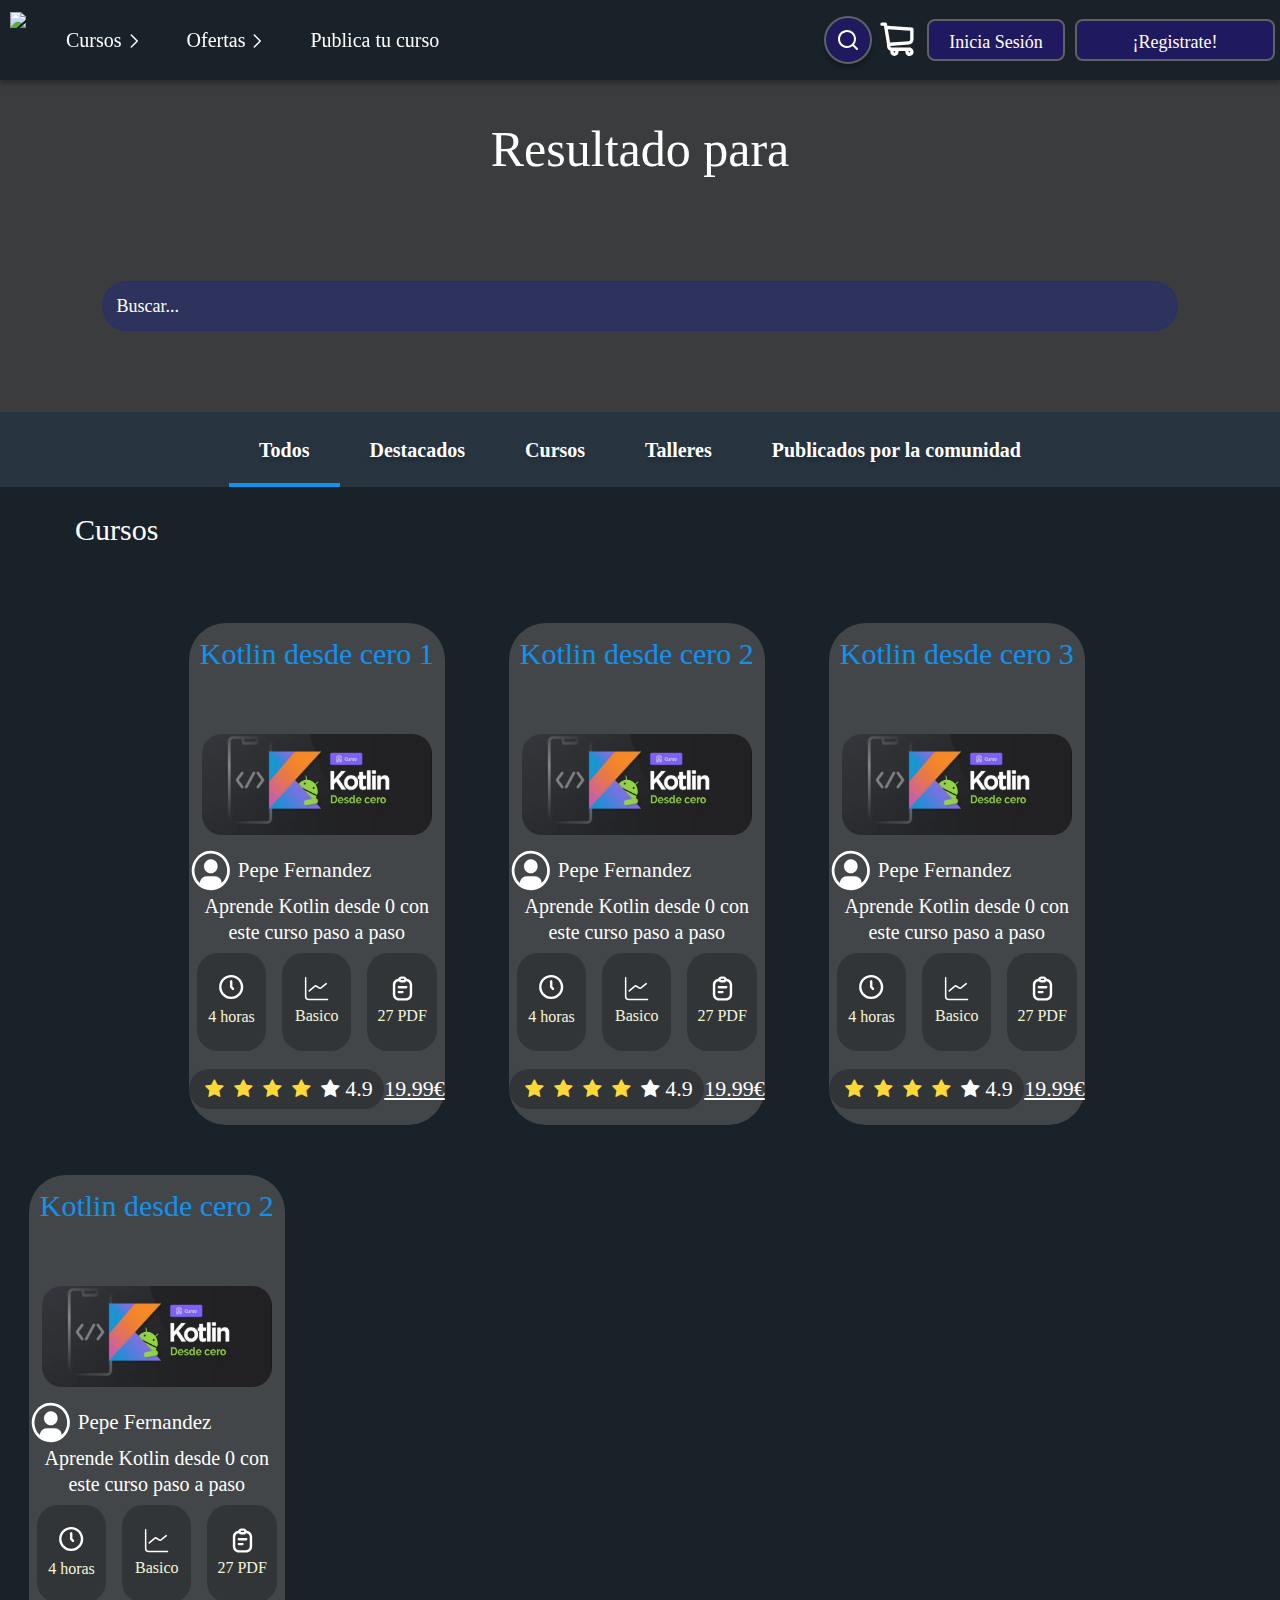
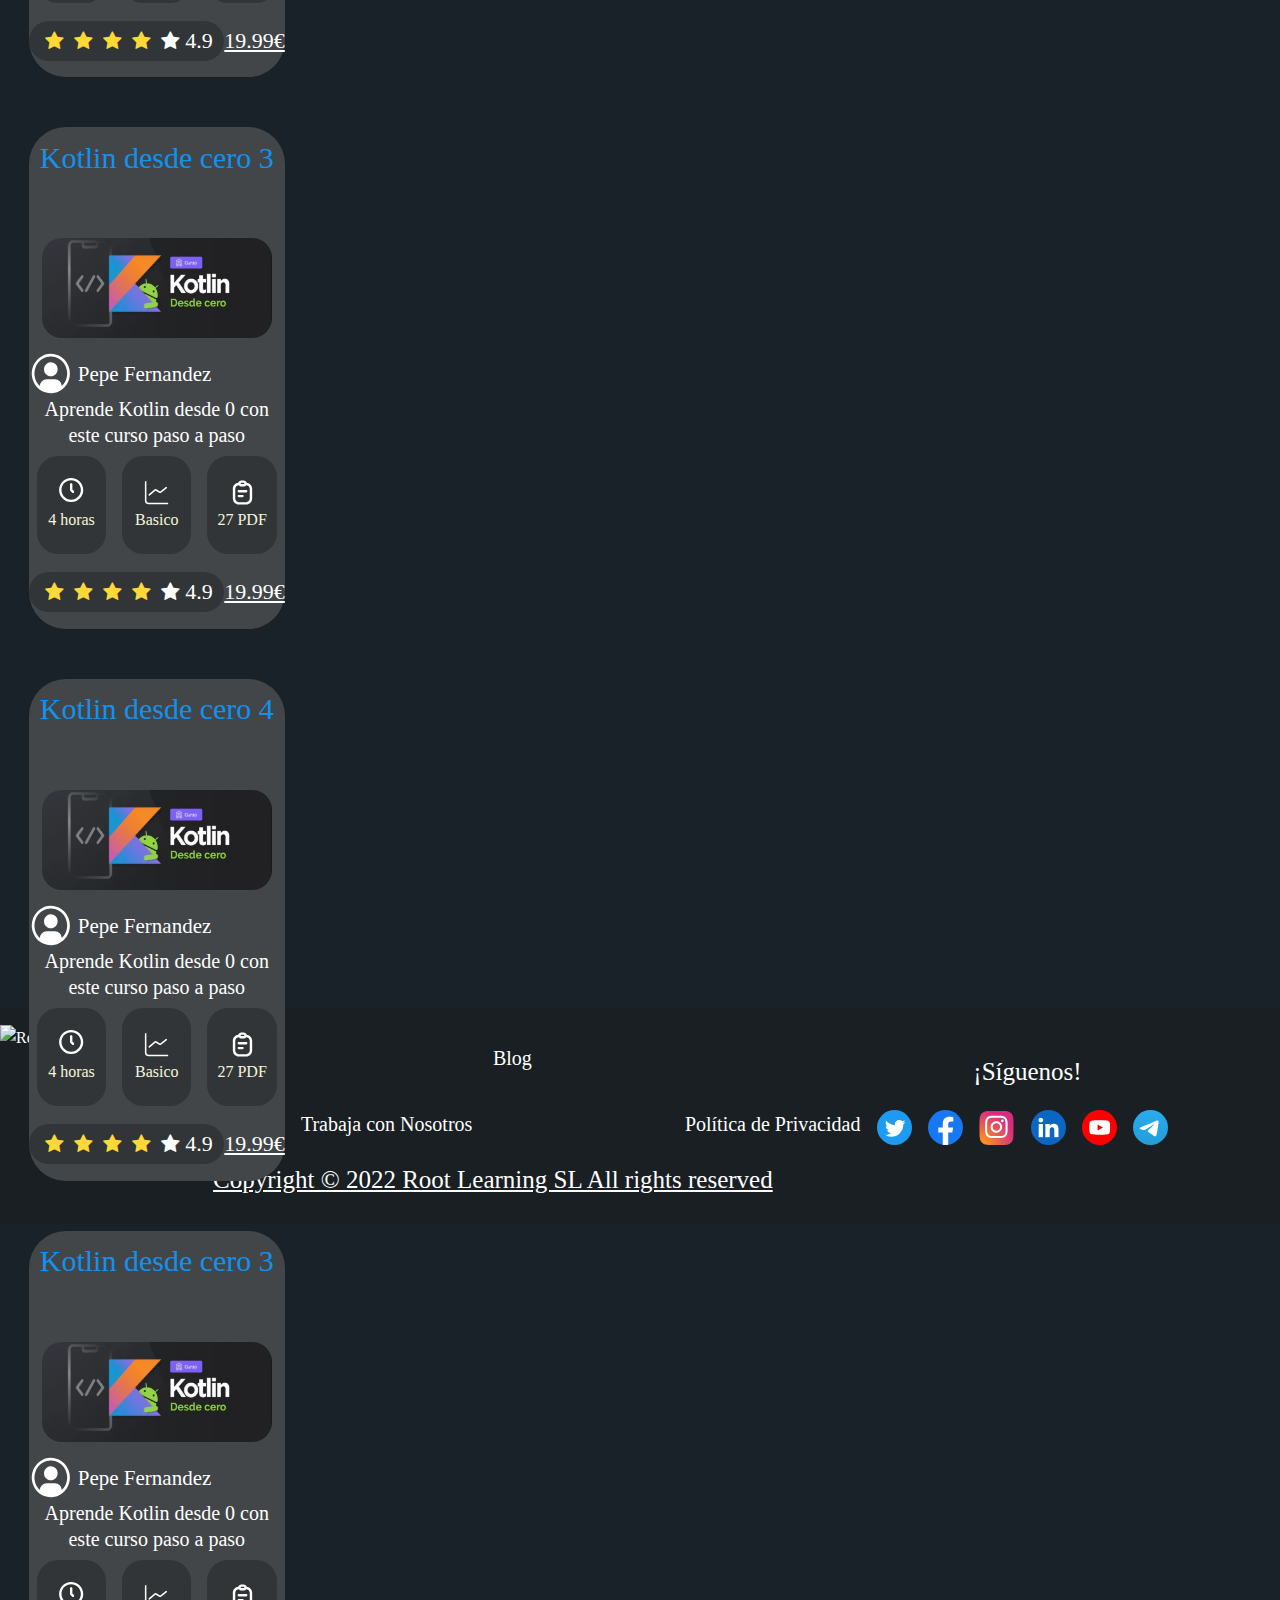
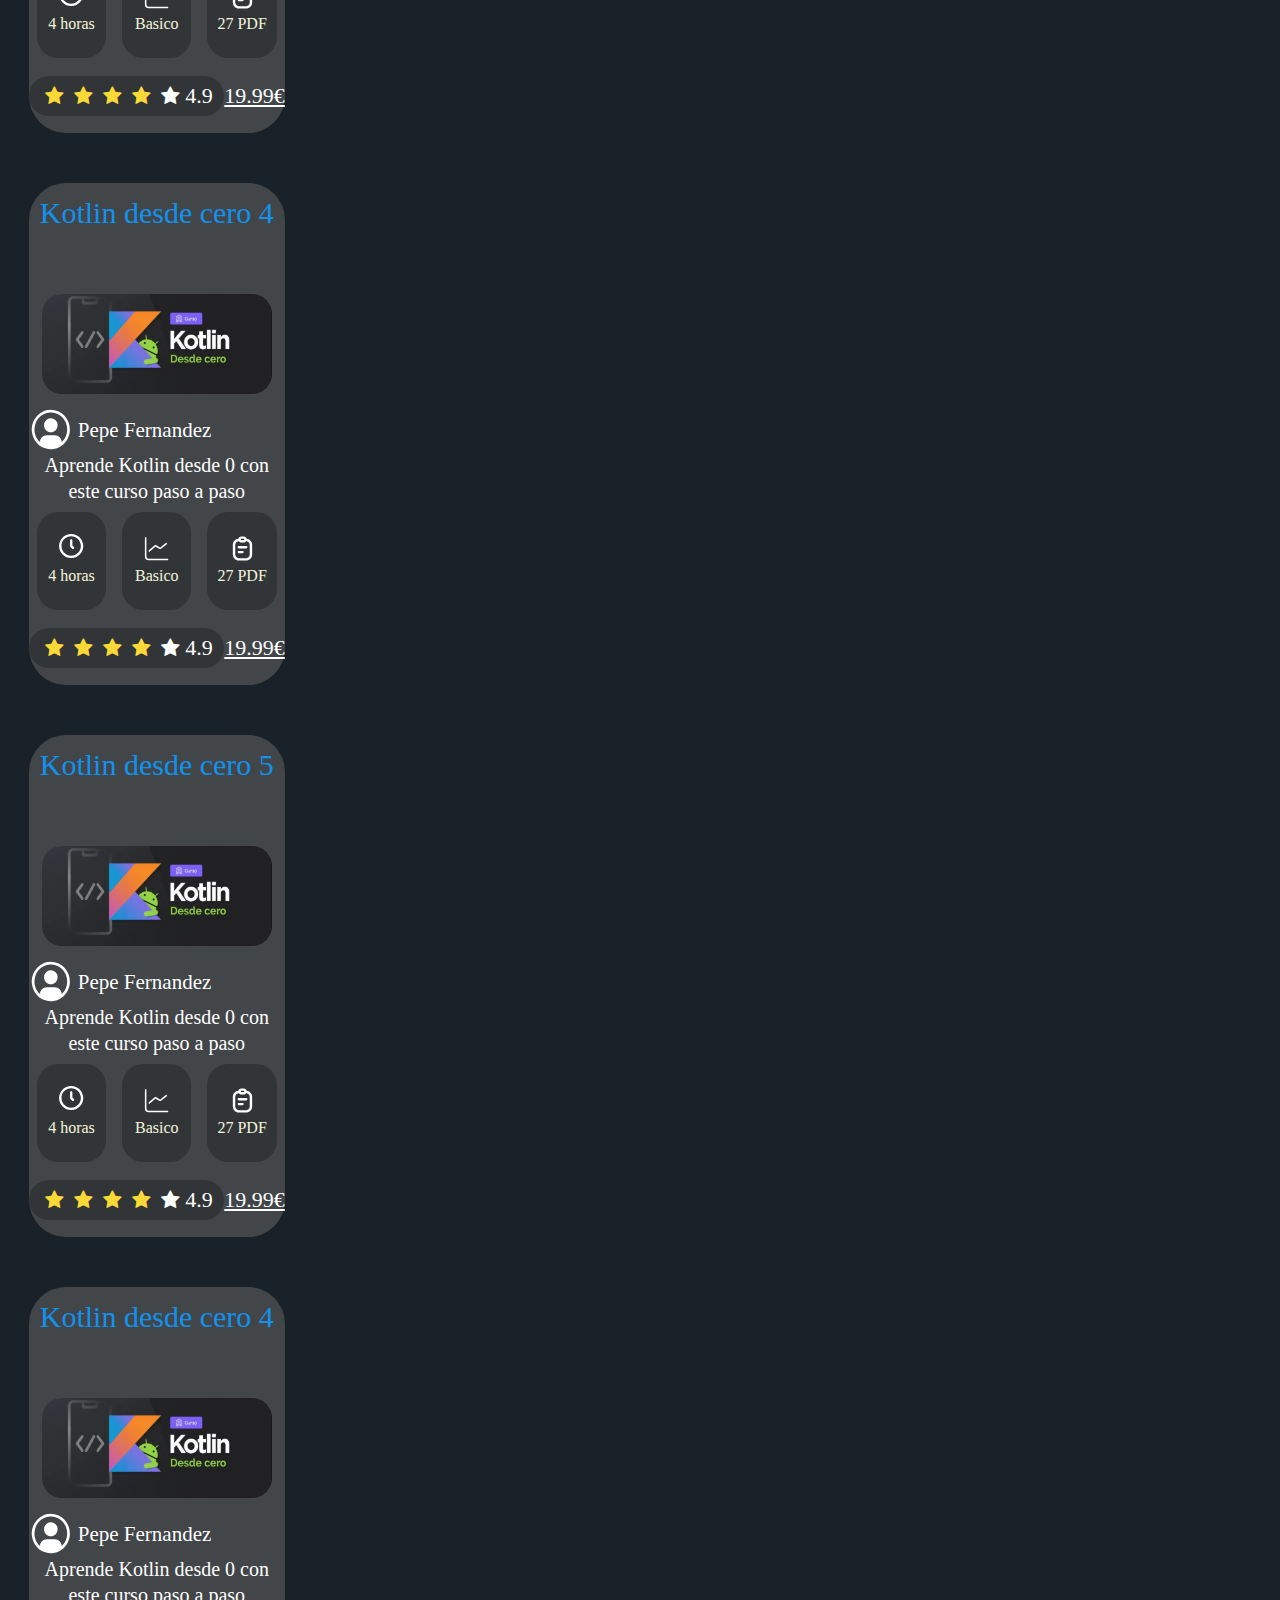
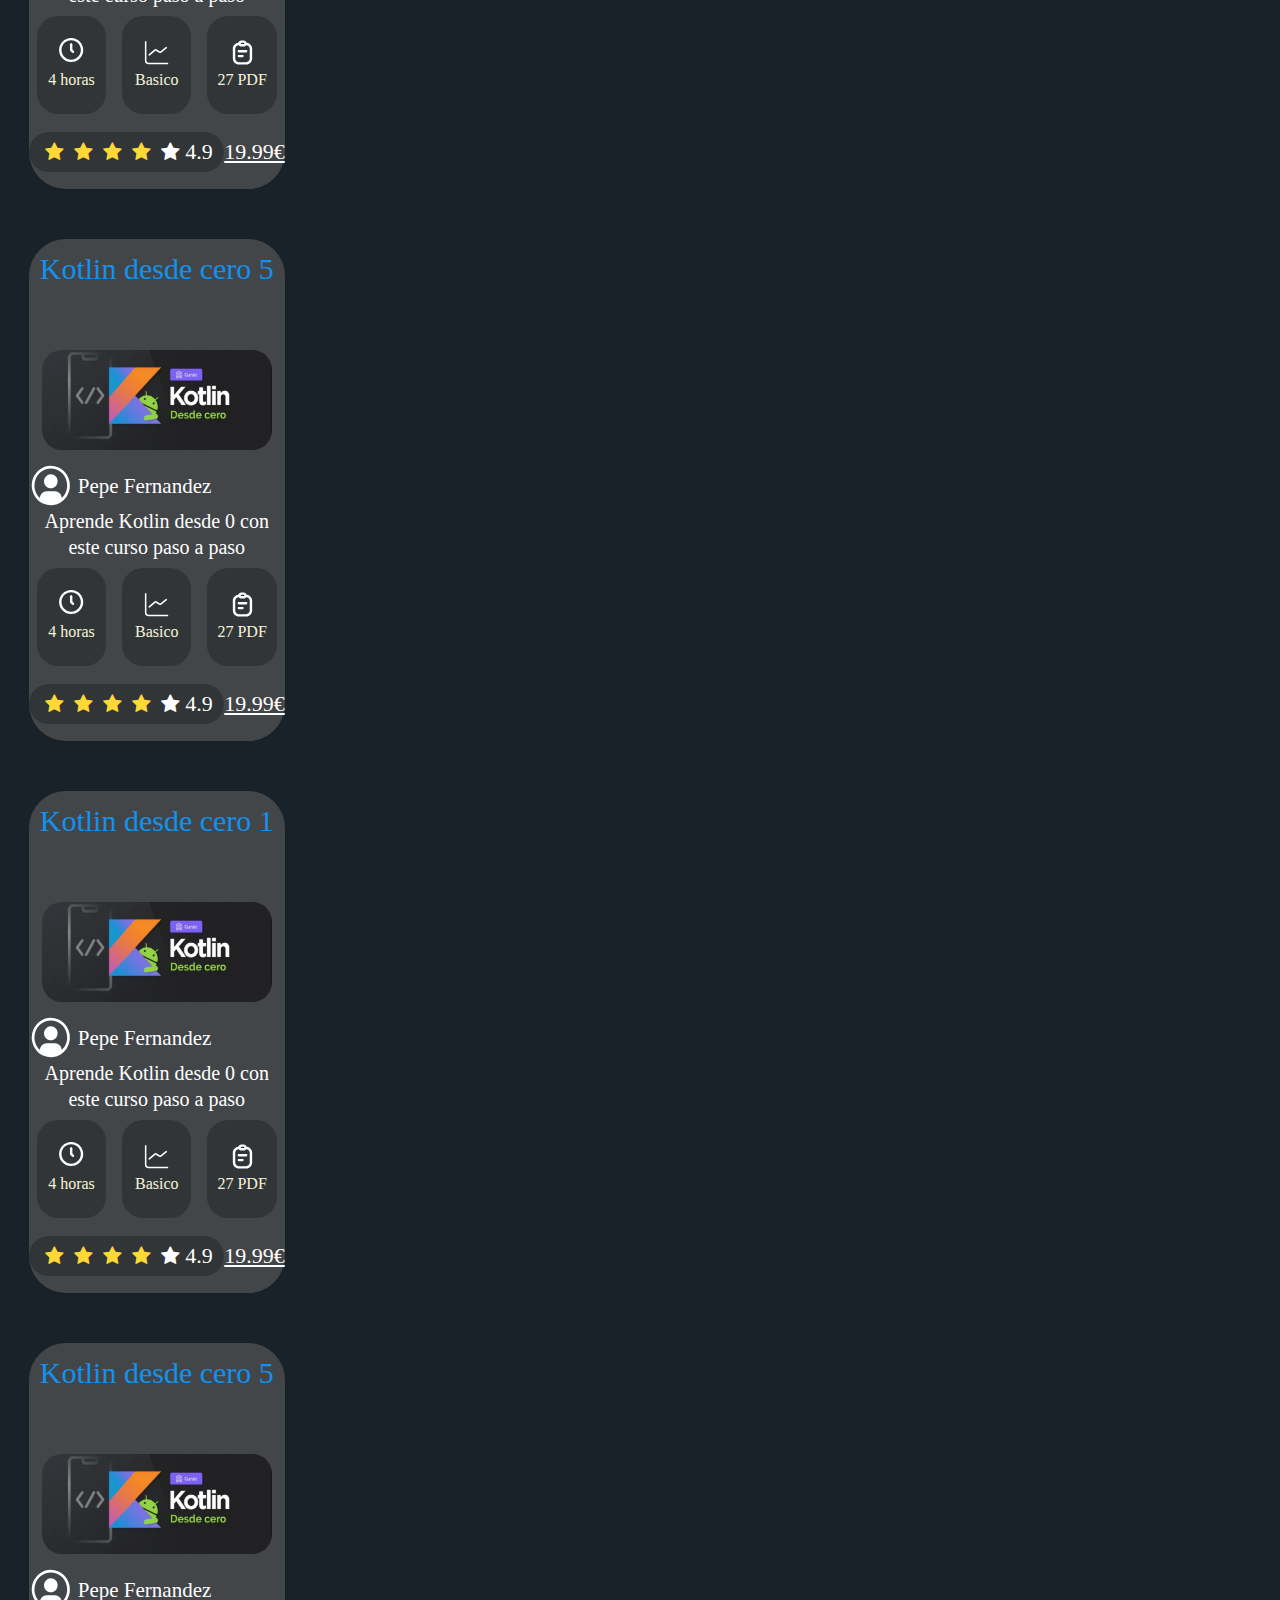
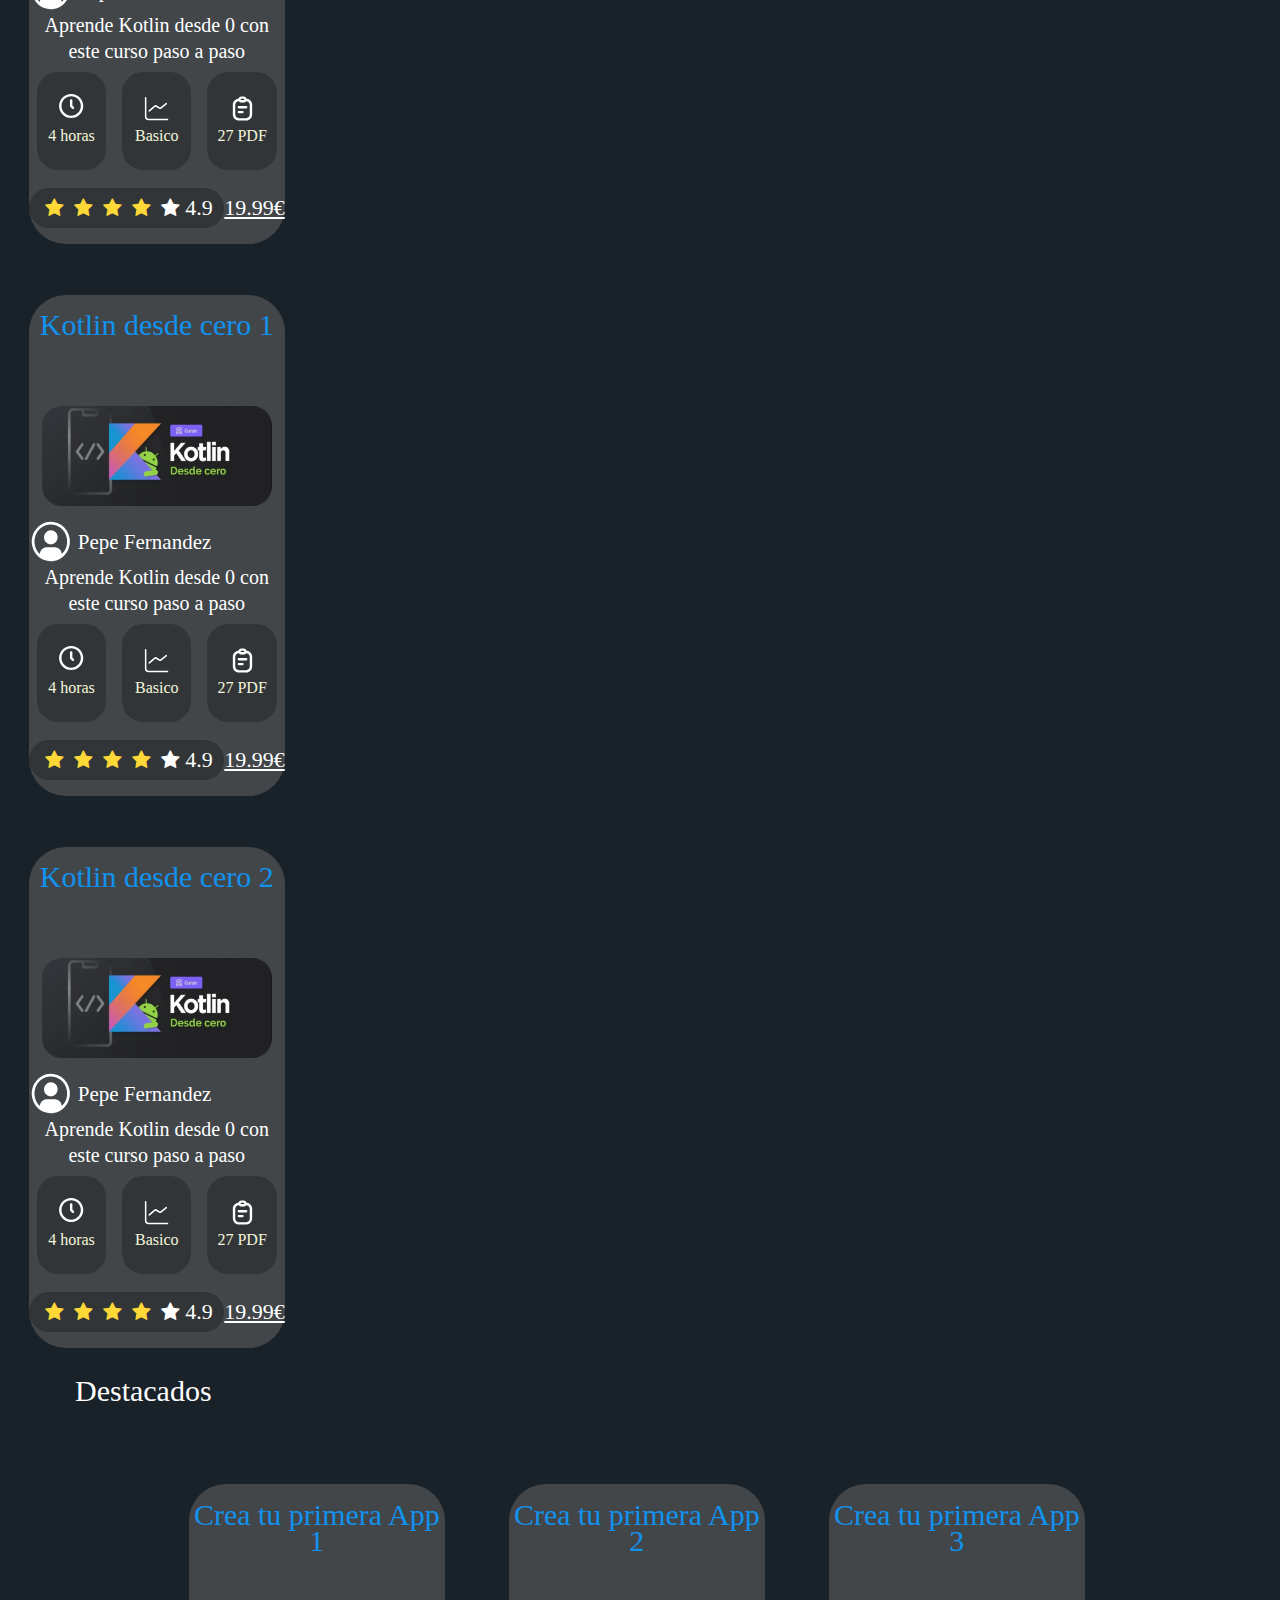
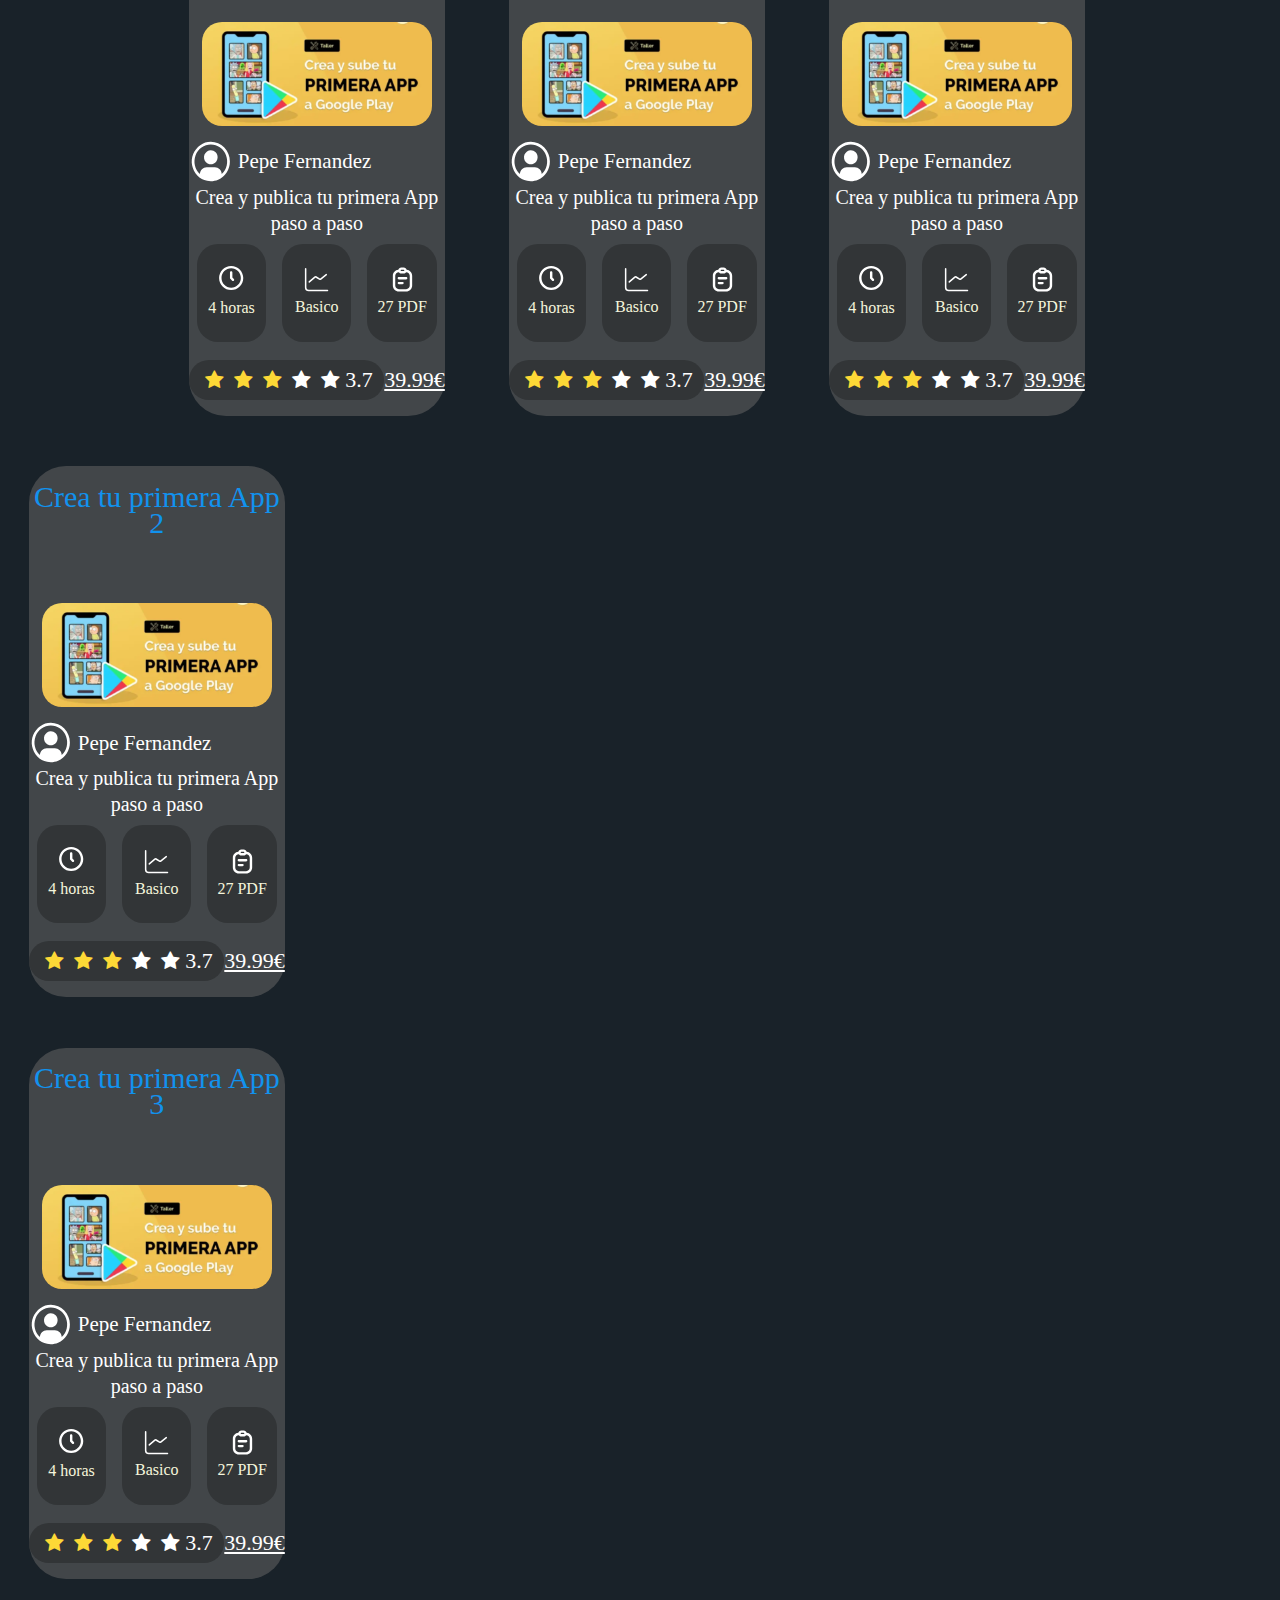
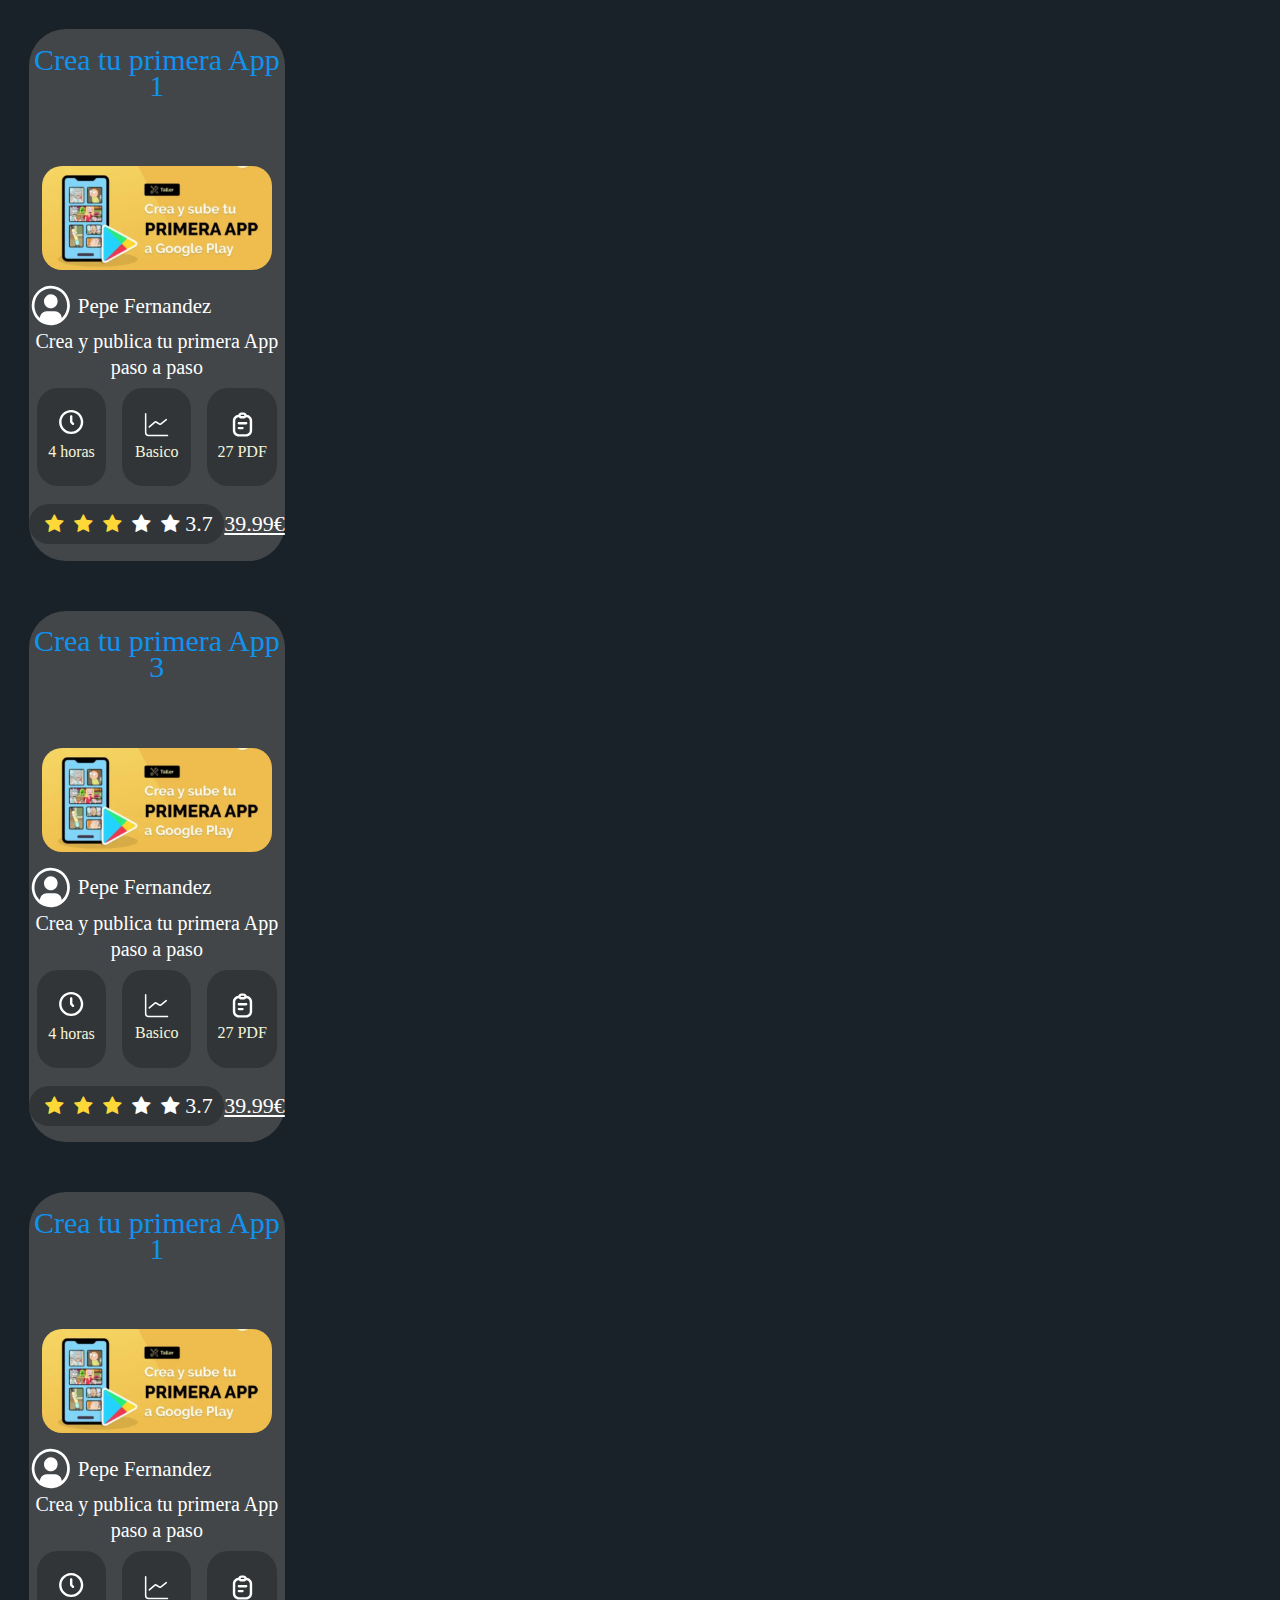
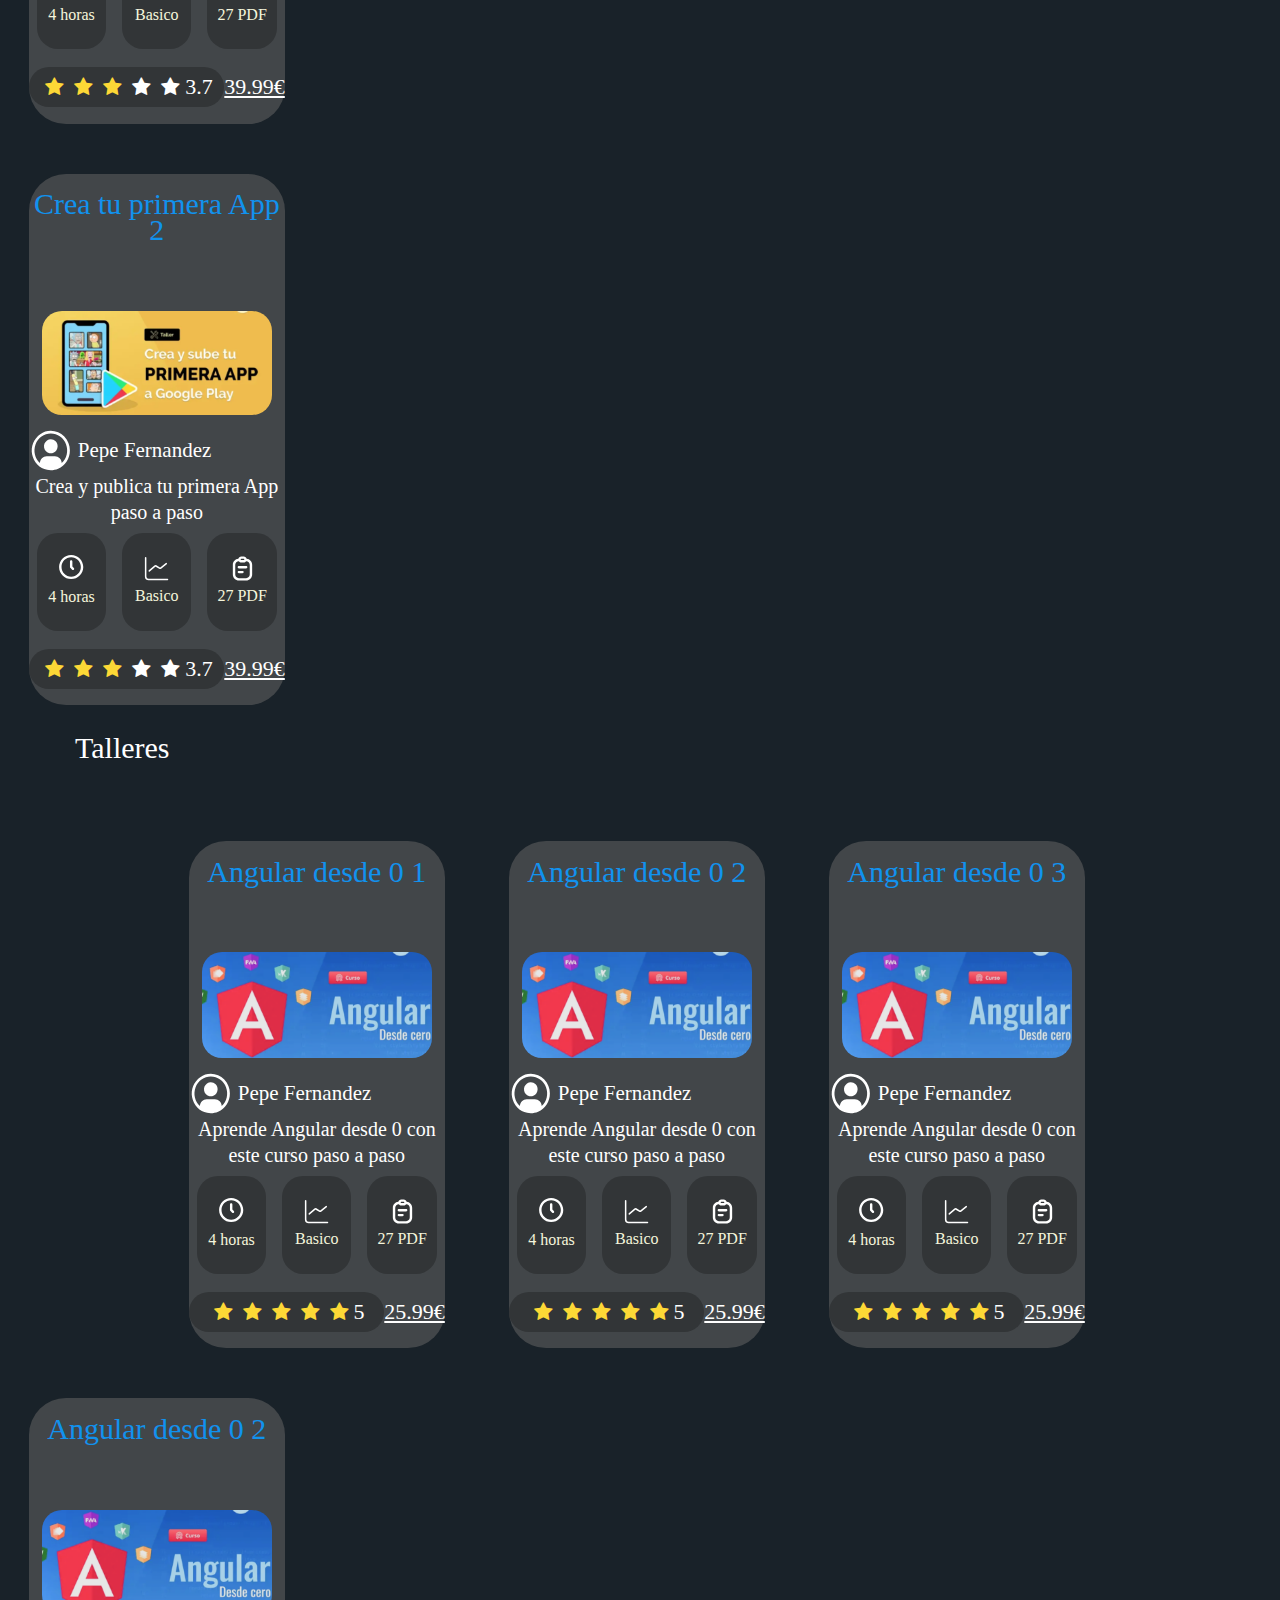
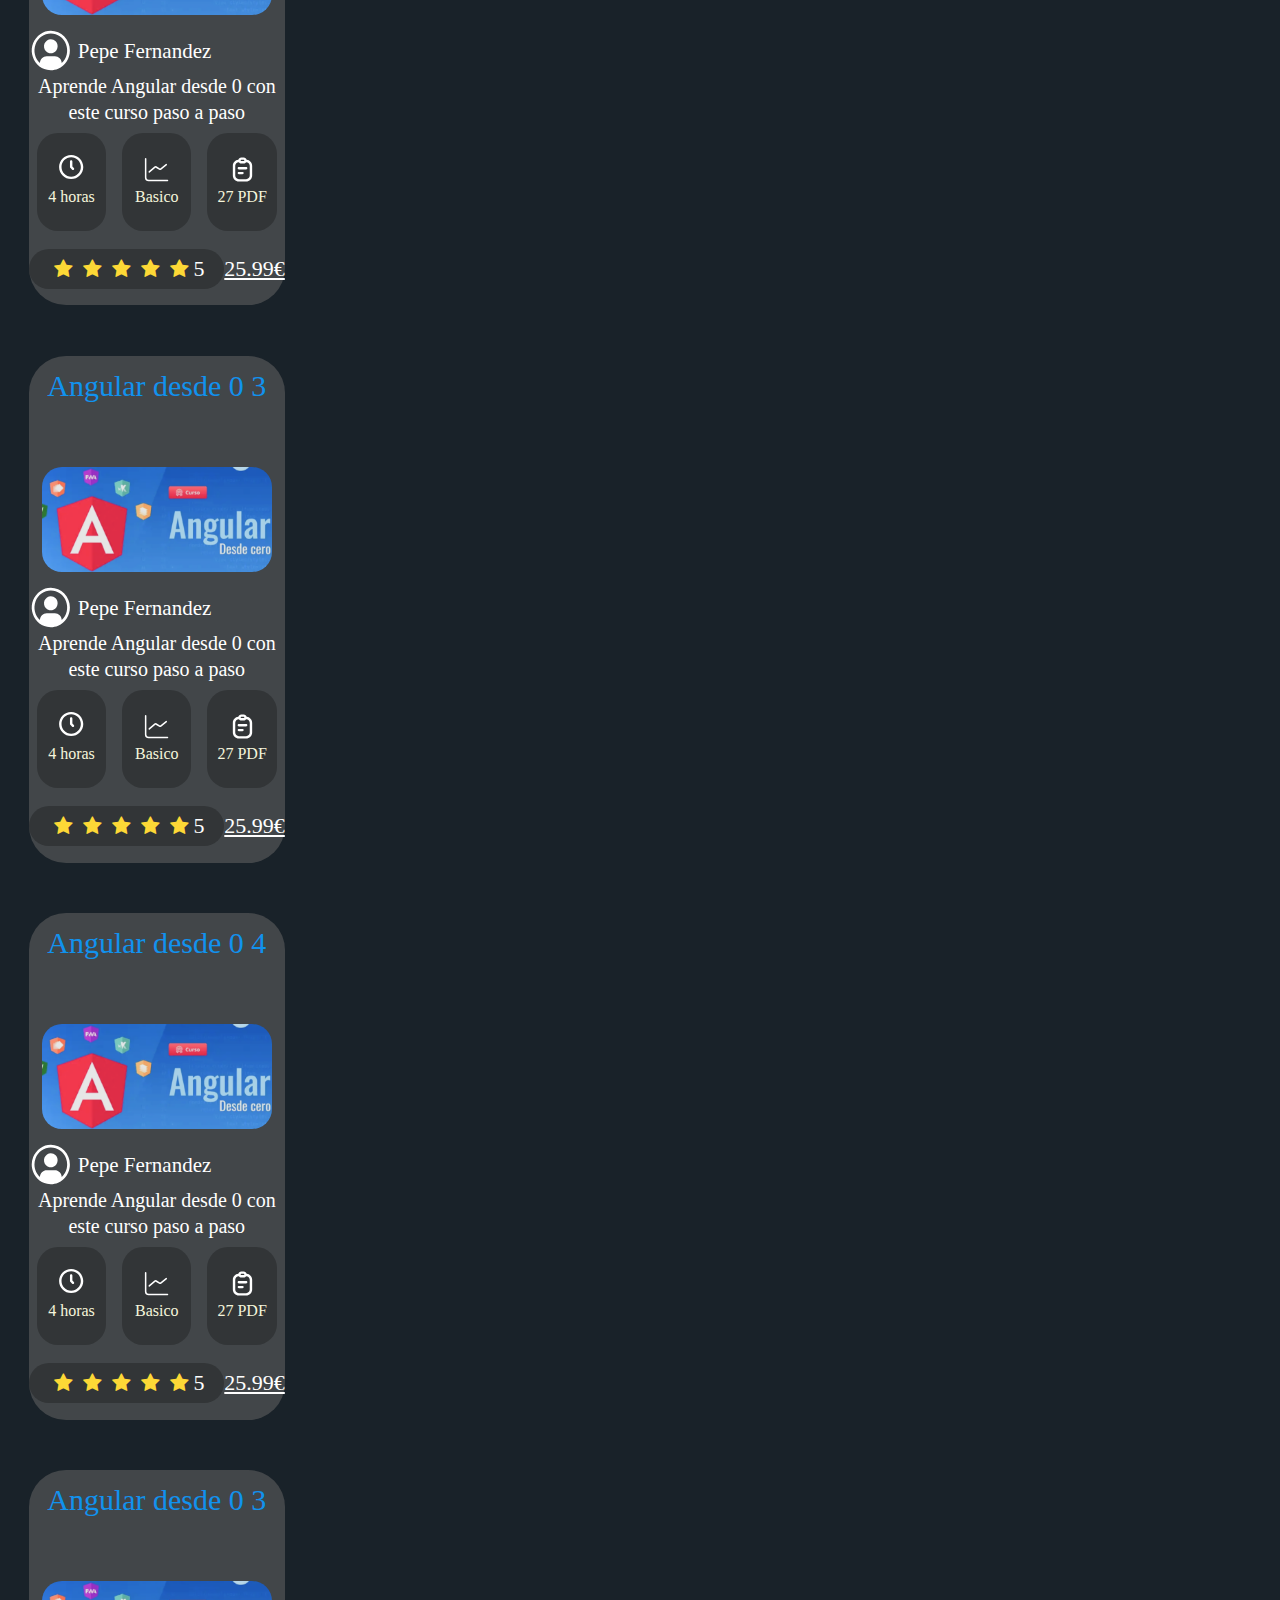
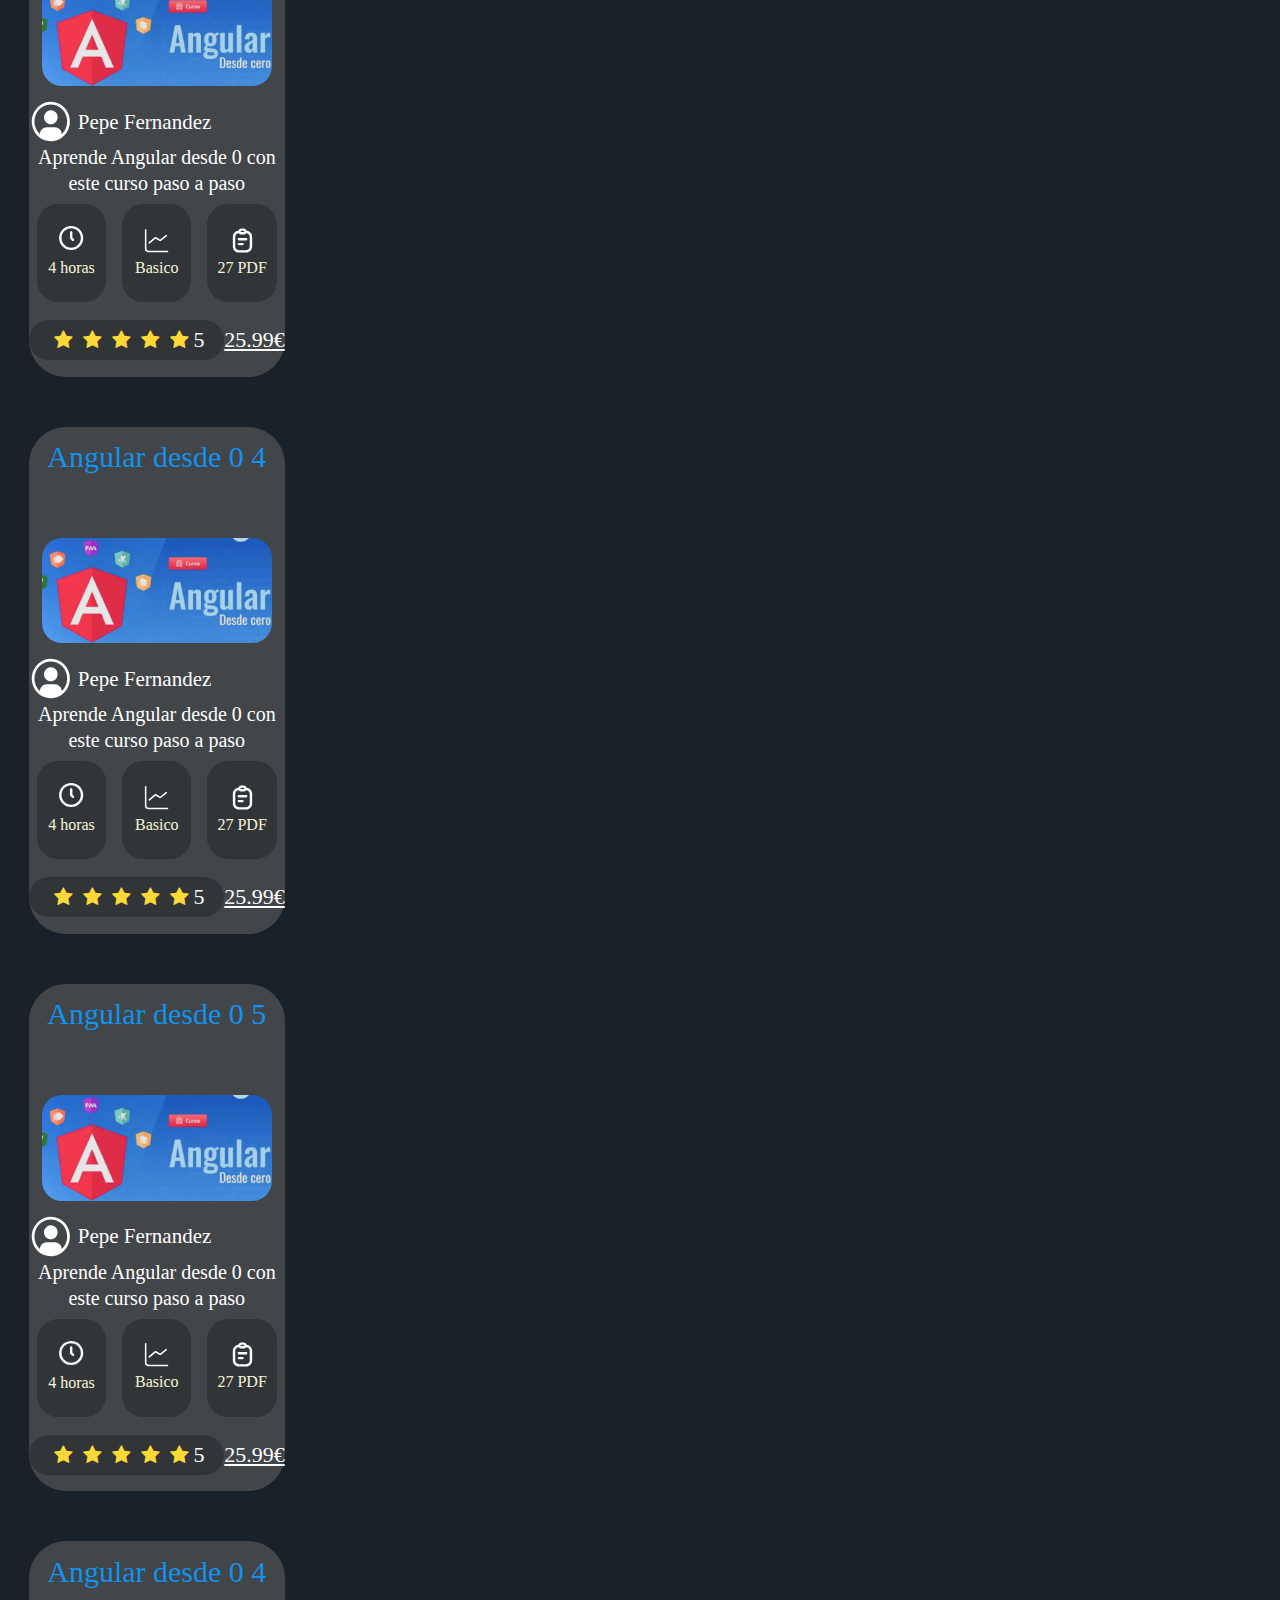
==== commit 3f5d83fa: "tremendo" ====
--- a/Busqueda.html
+++ b/Busqueda.html
@@ -1,130 +1,158 @@
 <!DOCTYPE html>
 <html lang="en">
+
 <head>
     <meta charset="UTF-8">
     <meta http-equiv="X-UA-Compatible" content="IE=edge">
     <meta name="viewport" content="width=device-width, initial-scale=1.0">
     <title>Root </title>
-    <link rel="stylesheet" href="https://cdn.jsdelivr.net/npm/glider-js@1.7.3/glider.min.css">
+
+    <link href="https://cdn.jsdelivr.net/npm/bootstrap@5.2.3/dist/css/bootstrap.min.css" rel="stylesheet"
+        integrity="sha384-rbsA2VBKQhggwzxH7pPCaAqO46MgnOM80zW1RWuH61DGLwZJEdK2Kadq2F9CUG65" crossorigin="anonymous">
+    <script src="https://cdn.jsdelivr.net/npm/bootstrap@5.2.3/dist/js/bootstrap.bundle.min.js"
+        integrity="sha384-kenU1KFdBIe4zVF0s0G1M5b4hcpxyD9F7jL+jjXkk+Q2h455rYXK/7HAuoJl+0I4"
+        crossorigin="anonymous"></script>
+
+    <link rel="stylesheet" href="https://cdnjs.cloudflare.com/ajax/libs/font-awesome/4.7.0/css/font-awesome.min.css">
+    
+    <link rel="stylesheet" href="CSS/Busqueda.css">
     <link rel="stylesheet" href="CSS/Header_Footer.css">
-    <link rel="stylesheet" href="CSS/Busqueda.css">
-    <script src="Header_Footer.js"></script>
+
+    <script src="JS/Header.js"></script>
 </head>
 
-<body onload="loaded()">
-    <header>
-        <div class="nav_principal">
-            <div>
-                <img src="logo.png">
+<header>
+    <div class="nav_principal">
+        <div>
+            <img src="logo.png">
+        </div>
+
+        <ul id="elementos_links" class="menu_cerrado">
+            <div id="login_nav">
+                <a href="LoginBootstrap.html"><button type="button" class="login">Inicia Sesión</button></a>
+                <a href="register.html"><button type="button" class="register">¡Registrate!</button></a>
             </div>
-       
-            <ul id="elementos_links" class="menu_cerrado">
-                <div id="login_nav">
-                    <button type="button" class="login">Inicia Sesión</button>
-                    <button type="button" class="register">¡Registrate!</button>
-                </div>
-                <li class="elemento_item elemento_item--show">
-                    <a href="#" class="elementos_link">
-                        Cursos
-                        <svg class="flecha" width="25" height="24" viewBox="0 0 25 24" fill="none" xmlns="http://www.w3.org/2000/svg">
-                            <path d="M9.25171 18L15.2517 12L9.25171 6" stroke="white" stroke-width="1.5" stroke-linecap="round" stroke-linejoin="round"/>
-                        </svg>
-                    </a>
-                    <ul class="elemento_destino">
-                        <li class="elemento_dentro">
-                            <a href="#" class="elementos_link elementos_link--dentro">Sofwate</a>
-                        </li>
-                        <li class="elemento_dentro">
-                            <a href="#" class="elementos_link elementos_link--dentro">Movil</a>
-                        </li>
-                        <li class="elemento_dentro">
-                            <a href="#" class="elementos_link elementos_link--dentro">Web</a>
-                        </li>
-                        <li class="elemento_dentro">
-                            <a href="#" class="elementos_link elementos_link--dentro">BBDD</a>
-                        </li>
-                    </ul>
-                </li>
-    
-                <li class="elemento_item elemento_item--show">
-                    <a href="#" class="elementos_link">
-                        Ofertas
-                        <svg class="flecha" width="25" height="24" viewBox="0 0 25 24" fill="none" xmlns="http://www.w3.org/2000/svg">
-                            <path d="M9.25171 18L15.2517 12L9.25171 6" stroke="white" stroke-width="1.5" stroke-linecap="round" stroke-linejoin="round"/>
-                        </svg>            
-                    </a>
-                    <ul class="elemento_destino">
-                        <li class="elemento_dentro">
-                            <a href="#" class="elementos_link elementos_link--dentro">Ultimas ofertas</a>
-                        </li>
-                        <li class="elemento_dentro">
-                            <a href="#" class="elementos_link elementos_link--dentro">Ofertas diarias</a>
-                        </li>
-                        <li class="elemento_dentro">
-                            <a href="#" class="elementos_link elementos_link--dentro">Packs</a>
-                        </li>
-                        <li class="elemento_dentro">
-                            <a href="#" class="elementos_link elementos_link--dentro">Ofertas limitadas</a>
-                        </li>
-                    </ul>
-                </li>
-    
-                <li class="elemento_item">
-                    <a href="#" class="elementos_link">Publica tu curso</a>
-                    <ul class="elemento_destino" id="publicar_curso_extra">
-                        <li class="elemento_dentro">
-                            <a href="#" class="elementos_link elementos_link--dentro">Mis cursos Publicados</a>
-                        </li>
-                        <li class="elemento_dentro">
-                            <a href="#" class="elementos_link elementos_link--dentro">Publica tu curso</a>
-                        </li>
-                    </ul>
-                </li>
-    
-            </ul>
-    
-            <form method="get" id="barra_busqueda" class="busqueda" action="Busqueda.html">
-                <button onclick="showBar()" id="boton_salida" class="boton_salida--desactivado" type="button">
-                    <svg width="24" height="24" viewBox="0 0 31 31" fill="none" xmlns="http://www.w3.org/2000/svg">
-                        <path d="M6.1405 17.4574H7.2002H28.9242C29.5798 17.4574 30.2675 16.7746 30.2675 15.7198C30.2675 14.6653 29.5798 13.9823 28.9242 13.9823H7.20021H6.14051L6.81429 13.1644L14.0946 4.32674C14.0946 4.32674 14.0946 4.32673 14.0946 4.32672C14.6623 3.63756 14.6623 2.48734 14.0946 1.79816L14.0946 1.79812C14.0259 1.71466 13.9532 1.64348 13.8787 1.58371L6.1405 17.4574ZM6.1405 17.4574L6.81428 18.2753M6.1405 17.4574L6.81428 18.2753M6.81428 18.2753L14.0946 27.113C14.6623 27.8022 14.6623 28.9524 14.0946 29.6417C13.8217 29.9728 13.4875 30.1148 13.1772 30.1148C12.8668 30.1148 12.5326 29.9728 12.2597 29.6416C12.2597 29.6416 12.2597 29.6416 12.2597 29.6416L1.83278 16.9841L1.83276 16.9841M6.81428 18.2753L1.83276 16.9841M1.83276 16.9841C1.26508 16.2951 1.26503 15.1448 1.83278 14.4555C1.83278 14.4555 1.83279 14.4555 1.83279 14.4555L12.2597 1.79819C12.7232 1.23552 13.3858 1.18869 13.8787 1.5837L1.83276 16.9841Z" fill="white" stroke="white"/>
+            <li class="elemento_item elemento_item--show">
+                <a href="Busqueda.html" class="elementos_link">
+                    Cursos
+                    <svg class="flecha" width="25" height="24" viewBox="0 0 25 24" fill="none"
+                        xmlns="http://www.w3.org/2000/svg">
+                        <path d="M9.25171 18L15.2517 12L9.25171 6" stroke="white" stroke-width="1.5"
+                            stroke-linecap="round" stroke-linejoin="round" />
                     </svg>
-                </button>
-                <input type="text" id="texto_busqueda" name="busqueda" placeholder="Buscar..." class="desactivado"/>
-                <button onclick="showBar()" id="boton_busqueda" type="button">
-                    <svg width="24" height="24" viewBox="0 0 24 24" fill="none" xmlns="http://www.w3.org/2000/svg">
-                        <path d="M21.7099 20.29L17.9999 16.61C19.44 14.8144 20.1374 12.5353 19.9487 10.2413C19.76 7.94731 18.6996 5.81279 16.9854 4.27665C15.2713 2.74051 13.0337 1.91951 10.7328 1.98247C8.43194 2.04543 6.24263 2.98757 4.61505 4.61515C2.98747 6.24273 2.04534 8.43204 1.98237 10.7329C1.91941 13.0338 2.74041 15.2714 4.27655 16.9855C5.81269 18.6997 7.94721 19.7601 10.2412 19.9488C12.5352 20.1375 14.8143 19.4401 16.6099 18L20.2899 21.68C20.3829 21.7737 20.4935 21.8481 20.6153 21.8989C20.7372 21.9497 20.8679 21.9758 20.9999 21.9758C21.1319 21.9758 21.2626 21.9497 21.3845 21.8989C21.5063 21.8481 21.6169 21.7737 21.7099 21.68C21.8901 21.4935 21.9909 21.2443 21.9909 20.985C21.9909 20.7257 21.8901 20.4765 21.7099 20.29ZM10.9999 18C9.61544 18 8.26206 17.5895 7.11091 16.8203C5.95977 16.0511 5.06256 14.9579 4.53275 13.6788C4.00293 12.3997 3.86431 10.9922 4.13441 9.63437C4.4045 8.2765 5.07119 7.02922 6.05016 6.05026C7.02912 5.07129 8.27641 4.4046 9.63427 4.13451C10.9921 3.86441 12.3996 4.00303 13.6787 4.53285C14.9578 5.06266 16.051 5.95987 16.8202 7.11101C17.5894 8.26216 17.9999 9.61553 17.9999 11C17.9999 12.8565 17.2624 14.637 15.9497 15.9498C14.6369 17.2625 12.8564 18 10.9999 18Z" fill="white"/>
+                </a>
+                <ul class="elemento_destino">
+                    <li class="elemento_dentro">
+                        <a href="Busqueda.html" class="elementos_link elementos_link--dentro">Sofwate</a>
+                    </li>
+                    <li class="elemento_dentro">
+                        <a href="Busqueda.html" class="elementos_link elementos_link--dentro">Movil</a>
+                    </li>
+                    <li class="elemento_dentro">
+                        <a href="Busqueda.html" class="elementos_link elementos_link--dentro">Web</a>
+                    </li>
+                    <li class="elemento_dentro">
+                        <a href="Busqueda.html" class="elementos_link elementos_link--dentro">BBDD</a>
+                    </li>
+                </ul>
+            </li>
+
+            <li class="elemento_item elemento_item--show">
+                <a href="Busqueda.html" class="elementos_link">
+                    Ofertas
+                    <svg class="flecha" width="25" height="24" viewBox="0 0 25 24" fill="none"
+                        xmlns="http://www.w3.org/2000/svg">
+                        <path d="M9.25171 18L15.2517 12L9.25171 6" stroke="white" stroke-width="1.5"
+                            stroke-linecap="round" stroke-linejoin="round" />
                     </svg>
-                </button>
-            </form>
-    
+                </a>
+                <ul class="elemento_destino">
+                    <li class="elemento_dentro">
+                        <a href="Busqueda.html" class="elementos_link elementos_link--dentro">Ultimas ofertas</a>
+                    </li>
+                    <li class="elemento_dentro">
+                        <a href="Busqueda.html" class="elementos_link elementos_link--dentro">Ofertas diarias</a>
+                    </li>
+                    <li class="elemento_dentro">
+                        <a href="Busqueda.html" class="elementos_link elementos_link--dentro">Packs</a>
+                    </li>
+                    <li class="elemento_dentro">
+                        <a href="Busqueda.html" class="elementos_link elementos_link--dentro">Ofertas limitadas</a>
+                    </li>
+                </ul>
+            </li>
+
+            <li class="elemento_item">
+                <a href="Busqueda.html" class="elementos_link">Publica tu curso</a>
+                <ul class="elemento_destino" id="publicar_curso_extra">
+                    <li class="elemento_dentro">
+                        <a href="Busqueda.html" class="elementos_link elementos_link--dentro">Mis cursos Publicados</a>
+                    </li>
+                    <li class="elemento_dentro">
+                        <a href="Busqueda.html" class="elementos_link elementos_link--dentro">Publica tu curso</a>
+                    </li>
+                </ul>
+            </li>
+
+        </ul>
+
+        <form method="get" id="barra_busqueda" class="busqueda" action="Busqueda.html">
+            <button onclick="showBar()" id="boton_salida" class="boton_salida--desactivado" type="button">
+                <svg width="24" height="24" viewBox="0 0 31 31" fill="none" xmlns="http://www.w3.org/2000/svg">
+                    <path
+                        d="M6.1405 17.4574H7.2002H28.9242C29.5798 17.4574 30.2675 16.7746 30.2675 15.7198C30.2675 14.6653 29.5798 13.9823 28.9242 13.9823H7.20021H6.14051L6.81429 13.1644L14.0946 4.32674C14.0946 4.32674 14.0946 4.32673 14.0946 4.32672C14.6623 3.63756 14.6623 2.48734 14.0946 1.79816L14.0946 1.79812C14.0259 1.71466 13.9532 1.64348 13.8787 1.58371L6.1405 17.4574ZM6.1405 17.4574L6.81428 18.2753M6.1405 17.4574L6.81428 18.2753M6.81428 18.2753L14.0946 27.113C14.6623 27.8022 14.6623 28.9524 14.0946 29.6417C13.8217 29.9728 13.4875 30.1148 13.1772 30.1148C12.8668 30.1148 12.5326 29.9728 12.2597 29.6416C12.2597 29.6416 12.2597 29.6416 12.2597 29.6416L1.83278 16.9841L1.83276 16.9841M6.81428 18.2753L1.83276 16.9841M1.83276 16.9841C1.26508 16.2951 1.26503 15.1448 1.83278 14.4555C1.83278 14.4555 1.83279 14.4555 1.83279 14.4555L12.2597 1.79819C12.7232 1.23552 13.3858 1.18869 13.8787 1.5837L1.83276 16.9841Z"
+                        fill="white" stroke="white" />
+                </svg>
+            </button>
+            <input type="text" id="texto_busqueda" name="busqueda" placeholder="Buscar..." class="desactivado" />
+            <button onclick="showBar()" id="boton_busqueda" type="button">
+                <svg width="24" height="24" viewBox="0 0 24 24" fill="none" xmlns="http://www.w3.org/2000/svg">
+                    <path
+                        d="M21.7099 20.29L17.9999 16.61C19.44 14.8144 20.1374 12.5353 19.9487 10.2413C19.76 7.94731 18.6996 5.81279 16.9854 4.27665C15.2713 2.74051 13.0337 1.91951 10.7328 1.98247C8.43194 2.04543 6.24263 2.98757 4.61505 4.61515C2.98747 6.24273 2.04534 8.43204 1.98237 10.7329C1.91941 13.0338 2.74041 15.2714 4.27655 16.9855C5.81269 18.6997 7.94721 19.7601 10.2412 19.9488C12.5352 20.1375 14.8143 19.4401 16.6099 18L20.2899 21.68C20.3829 21.7737 20.4935 21.8481 20.6153 21.8989C20.7372 21.9497 20.8679 21.9758 20.9999 21.9758C21.1319 21.9758 21.2626 21.9497 21.3845 21.8989C21.5063 21.8481 21.6169 21.7737 21.7099 21.68C21.8901 21.4935 21.9909 21.2443 21.9909 20.985C21.9909 20.7257 21.8901 20.4765 21.7099 20.29ZM10.9999 18C9.61544 18 8.26206 17.5895 7.11091 16.8203C5.95977 16.0511 5.06256 14.9579 4.53275 13.6788C4.00293 12.3997 3.86431 10.9922 4.13441 9.63437C4.4045 8.2765 5.07119 7.02922 6.05016 6.05026C7.02912 5.07129 8.27641 4.4046 9.63427 4.13451C10.9921 3.86441 12.3996 4.00303 13.6787 4.53285C14.9578 5.06266 16.051 5.95987 16.8202 7.11101C17.5894 8.26216 17.9999 9.61553 17.9999 11C17.9999 12.8565 17.2624 14.637 15.9497 15.9498C14.6369 17.2625 12.8564 18 10.9999 18Z"
+                        fill="white" />
+                </svg>
+            </button>
+        </form>
+
+        <a href="compra.html" style="margin-top: 7.5px;">
             <div class="carrito">
                 <svg width="40" height="41" viewBox="0 0 40 41" fill="none" xmlns="http://www.w3.org/2000/svg">
-                    <path fill-rule="evenodd" clip-rule="evenodd" d="M36.5204 20.442C36.5281 23.0736 34.5242 25.2655 31.9262 25.4673L13.3834 26.9079C13.5659 28.583 14.08 28.583 14.9591 28.583H33.2033C33.7027 28.5637 34.1841 28.773 34.5136 29.1525C36.2648 30.1628 37.0423 32.2994 36.3555 34.2147C35.6688 36.1299 33.7172 37.2683 31.7314 36.9119C29.7456 36.5555 28.3018 34.8077 28.3105 32.7707C28.3126 32.4895 28.3404 32.2092 28.3934 31.9331H21.5933C21.6187 32.2117 21.6187 32.4921 21.5933 32.7707C21.5933 35.0835 19.7369 36.9584 17.4469 36.9584C15.1569 36.9584 13.3005 35.0835 13.3005 32.7707C13.3017 32.4313 13.3463 32.0935 13.4332 31.7656C9.98338 30.9448 9.98338 27.3266 9.98338 25.3668L6.91504 6.80666H5.00769C4.09169 6.80666 3.34912 6.05669 3.34912 5.13156C3.34912 4.20643 4.09169 3.45646 5.00769 3.45646H8.32482C9.14646 3.44578 9.85197 4.04433 9.98338 4.86355L10.2819 6.80666L34.9779 8.48176C35.8483 8.54344 36.5226 9.27565 36.5204 10.1569V20.442ZM33.2033 32.7707C33.2033 32.3081 32.832 31.9332 32.374 31.9332C31.916 31.9332 31.5447 32.3081 31.5447 32.7707C31.5447 33.2333 31.916 33.6083 32.374 33.6083C32.832 33.6083 33.2033 33.2333 33.2033 32.7707ZM17.4469 31.9332C17.9049 31.9332 18.2762 32.3081 18.2762 32.7707C18.2762 33.2333 17.9049 33.6083 17.4469 33.6083C16.9889 33.6083 16.6176 33.2333 16.6176 32.7707C16.6176 32.3081 16.9889 31.9332 17.4469 31.9332ZM13.0517 23.5577H13.1678L31.6774 22.1338C32.5412 22.0638 33.2061 21.334 33.2033 20.4587V11.7315L10.8458 10.1569L13.0517 23.5577Z" fill="white"/>
-                </svg>
-            </div>
-    
-            <div id="login" class="menu_cerrado">
-                <button type="button" class="login">Inicia Sesión</button>
-                <button type="button" class="register">¡Registrate!</button>
-            </div>
-    
-            <div class="elemtentos_burguer" onclick="showBurger()">
-                <svg  width="36" height="36" viewBox="0 0 42 42" fill="none" xmlns="http://www.w3.org/2000/svg">
-                    <path fill-rule="evenodd" clip-rule="evenodd" d="M7 8.75C7 7.7835 7.7835 7 8.75 7L33.25 7C34.2165 7 35 7.7835 35 8.75C35 9.7165 34.2165 10.5 33.25 10.5L8.75 10.5C7.7835 10.5 7 9.7165 7 8.75Z" fill="white"/>
-                    <path fill-rule="evenodd" clip-rule="evenodd" d="M7 21C7 20.0335 7.7835 19.25 8.75 19.25L33.25 19.25C34.2165 19.25 35 20.0335 35 21C35 21.9665 34.2165 22.75 33.25 22.75L8.75 22.75C7.7835 22.75 7 21.9665 7 21Z" fill="white"/>
-                    <path fill-rule="evenodd" clip-rule="evenodd" d="M7 33.25C7 32.2835 7.7835 31.5 8.75 31.5L33.25 31.5C34.2165 31.5 35 32.2835 35 33.25C35 34.2165 34.2165 35 33.25 35L8.75 35C7.7835 35 7 34.2165 7 33.25Z" fill="white"/>
+                    <path fill-rule="evenodd" clip-rule="evenodd"
+                        d="M36.5204 20.442C36.5281 23.0736 34.5242 25.2655 31.9262 25.4673L13.3834 26.9079C13.5659 28.583 14.08 28.583 14.9591 28.583H33.2033C33.7027 28.5637 34.1841 28.773 34.5136 29.1525C36.2648 30.1628 37.0423 32.2994 36.3555 34.2147C35.6688 36.1299 33.7172 37.2683 31.7314 36.9119C29.7456 36.5555 28.3018 34.8077 28.3105 32.7707C28.3126 32.4895 28.3404 32.2092 28.3934 31.9331H21.5933C21.6187 32.2117 21.6187 32.4921 21.5933 32.7707C21.5933 35.0835 19.7369 36.9584 17.4469 36.9584C15.1569 36.9584 13.3005 35.0835 13.3005 32.7707C13.3017 32.4313 13.3463 32.0935 13.4332 31.7656C9.98338 30.9448 9.98338 27.3266 9.98338 25.3668L6.91504 6.80666H5.00769C4.09169 6.80666 3.34912 6.05669 3.34912 5.13156C3.34912 4.20643 4.09169 3.45646 5.00769 3.45646H8.32482C9.14646 3.44578 9.85197 4.04433 9.98338 4.86355L10.2819 6.80666L34.9779 8.48176C35.8483 8.54344 36.5226 9.27565 36.5204 10.1569V20.442ZM33.2033 32.7707C33.2033 32.3081 32.832 31.9332 32.374 31.9332C31.916 31.9332 31.5447 32.3081 31.5447 32.7707C31.5447 33.2333 31.916 33.6083 32.374 33.6083C32.832 33.6083 33.2033 33.2333 33.2033 32.7707ZM17.4469 31.9332C17.9049 31.9332 18.2762 32.3081 18.2762 32.7707C18.2762 33.2333 17.9049 33.6083 17.4469 33.6083C16.9889 33.6083 16.6176 33.2333 16.6176 32.7707C16.6176 32.3081 16.9889 31.9332 17.4469 31.9332ZM13.0517 23.5577H13.1678L31.6774 22.1338C32.5412 22.0638 33.2061 21.334 33.2033 20.4587V11.7315L10.8458 10.1569L13.0517 23.5577Z"
+                        fill="white" />
                 </svg> 
             </div>
+        </a>
+
+        <div id="login" class="menu_cerrado">
+            <a href="LoginBootstrap.html"><button type="button" class="login">Inicia Sesión</button></a>
+            <a href="register.html"><button type="button" class="register">¡Registrate!</button></a>
         </div>
-    </header>
-    
+
+        <div class="elemtentos_burguer" onclick="showBurger()">
+            <svg width="36" height="36" viewBox="0 0 42 42" fill="none" xmlns="http://www.w3.org/2000/svg">
+                <path fill-rule="evenodd" clip-rule="evenodd"
+                    d="M7 8.75C7 7.7835 7.7835 7 8.75 7L33.25 7C34.2165 7 35 7.7835 35 8.75C35 9.7165 34.2165 10.5 33.25 10.5L8.75 10.5C7.7835 10.5 7 9.7165 7 8.75Z"
+                    fill="white" />
+                <path fill-rule="evenodd" clip-rule="evenodd"
+                    d="M7 21C7 20.0335 7.7835 19.25 8.75 19.25L33.25 19.25C34.2165 19.25 35 20.0335 35 21C35 21.9665 34.2165 22.75 33.25 22.75L8.75 22.75C7.7835 22.75 7 21.9665 7 21Z"
+                    fill="white" />
+                <path fill-rule="evenodd" clip-rule="evenodd"
+                    d="M7 33.25C7 32.2835 7.7835 31.5 8.75 31.5L33.25 31.5C34.2165 31.5 35 32.2835 35 33.25C35 34.2165 34.2165 35 33.25 35L8.75 35C7.7835 35 7 34.2165 7 33.25Z"
+                    fill="white" />
+            </svg>
+        </div>
+    </div>
+</header>
+
+<body onload="loaded()">
     <div class="main">
         <form method="get" class="zona_buscar" action="Busqueda.html">
             <div class="busqueda_texto">
                 <div>Resultado para</div>
                 <div id="busqueda_texto_item"></div>
             </div>
-            <input type="text" name="busqueda" placeholder="Buscar..." class="desactivado"/>
+            <input type="text" name="busqueda" placeholder="Buscar..." class="desactivado" />
         </form>
         <div class="nav_busqueda">
             <div id="nav_busqueda_todos">Todos</div>
@@ -135,432 +163,863 @@
         </div>
 
         <div class="titulo_buscar">Cursos</div>
-        <div class="carrousel">
-            <div class="carrousel_contenedor">
-                <button aria-label="Anterior" class="carrousel_anterior">
-                    <svg width="30" height="30" viewBox="0 0 31 31" fill="none" xmlns="http://www.w3.org/2000/svg">
-                        <path d="M6.1405 17.4574H7.2002H28.9242C29.5798 17.4574 30.2675 16.7746 30.2675 15.7198C30.2675 14.6653 29.5798 13.9823 28.9242 13.9823H7.20021H6.14051L6.81429 13.1644L14.0946 4.32674C14.0946 4.32674 14.0946 4.32673 14.0946 4.32672C14.6623 3.63756 14.6623 2.48734 14.0946 1.79816L14.0946 1.79812C14.0259 1.71466 13.9532 1.64348 13.8787 1.58371L6.1405 17.4574ZM6.1405 17.4574L6.81428 18.2753M6.1405 17.4574L6.81428 18.2753M6.81428 18.2753L14.0946 27.113C14.6623 27.8022 14.6623 28.9524 14.0946 29.6417C13.8217 29.9728 13.4875 30.1148 13.1772 30.1148C12.8668 30.1148 12.5326 29.9728 12.2597 29.6416C12.2597 29.6416 12.2597 29.6416 12.2597 29.6416L1.83278 16.9841L1.83276 16.9841M6.81428 18.2753L1.83276 16.9841M1.83276 16.9841C1.26508 16.2951 1.26503 15.1448 1.83278 14.4555C1.83278 14.4555 1.83279 14.4555 1.83279 14.4555L12.2597 1.79819C12.7232 1.23552 13.3858 1.18869 13.8787 1.5837L1.83276 16.9841Z" fill="white" stroke="white"/>
-                    </svg>
-                </button>
-                <div class="carousel_lista">
-                    <div class="carousel_elemento">
-                        <div class="curso">
-                            <div class="curso_titulo">Kotlin desde cero</div>
-                            <img src="images/FotoCurso.png">
-                            <div class="curso_autor">
-                                <svg width="44" height="45" viewBox="0 0 44 45" fill="none" xmlns="http://www.w3.org/2000/svg">
-                                    <path d="M21.8077 11.25C20.4598 11.25 19.1423 11.6624 18.0215 12.435C16.9008 13.2076 16.0274 14.3057 15.5116 15.5905C14.9958 16.8753 14.8608 18.289 15.1237 19.653C15.3867 21.0169 16.0358 22.2698 16.9888 23.2531C17.9419 24.2364 19.1562 24.9061 20.4782 25.1774C21.8001 25.4487 23.1704 25.3095 24.4157 24.7773C25.6609 24.2451 26.7253 23.3439 27.4741 22.1876C28.2229 21.0313 28.6226 19.6719 28.6226 18.2812C28.6226 16.4164 27.9046 14.628 26.6266 13.3094C25.3485 11.9908 23.6151 11.25 21.8077 11.25Z" fill="white"/>
-                                    <path d="M21.8077 2.8125C18.0337 2.8125 14.3444 3.96715 11.2064 6.13044C8.06847 8.29373 5.62272 11.3685 4.17847 14.9659C2.73422 18.5633 2.35634 22.5218 3.09261 26.3408C3.82888 30.1598 5.64624 33.6678 8.31487 36.4212C10.9835 39.1745 14.3835 41.0496 18.085 41.8092C21.7865 42.5689 25.6232 42.179 29.11 40.6889C32.5967 39.1988 35.5768 36.6754 37.6736 33.4378C39.7703 30.2002 40.8894 26.3938 40.8894 22.5C40.8836 17.2804 38.8714 12.2762 35.2941 8.58541C31.7169 4.89458 26.8667 2.81846 21.8077 2.8125ZM32.7006 35.0522C32.6735 33.2077 31.9451 31.448 30.6724 30.1522C29.3997 28.8565 27.6846 28.1285 25.8966 28.125H17.7187C15.9308 28.1285 14.2157 28.8565 12.943 30.1522C11.6703 31.448 10.9419 33.2077 10.9147 35.0522C8.44307 32.7751 6.70004 29.7772 5.91647 26.4553C5.1329 23.1335 5.34574 19.6444 6.52682 16.4501C7.7079 13.2558 9.80149 10.507 12.5304 8.56767C15.2593 6.62831 18.4947 5.58988 21.8084 5.58988C25.122 5.58988 28.3575 6.62831 31.0864 8.56767C33.8152 10.507 35.9088 13.2558 37.0899 16.4501C38.271 19.6444 38.4838 23.1335 37.7003 26.4553C36.9167 29.7772 35.1737 32.7751 32.702 35.0522H32.7006Z" fill="white"/>
-                                </svg>     
-                                Pepe Fernandez                               
-                            </div>
-                            <div class="curso_descricion">Aprende Kotlin desde 0 con este curso paso a paso</div>
-                            <div class="curso_propiedades">
-                                <div>
-                                    <svg width="29" height="30" viewBox="0 0 29 30" fill="none" xmlns="http://www.w3.org/2000/svg">
-                                        <path d="M15.3874 7.54842C15.3874 6.88108 14.8464 6.34009 14.179 6.34009C13.5117 6.34009 12.9707 6.88108 12.9707 7.54842V12.9859C12.9707 13.3064 13.098 13.6137 13.3246 13.8403L15.1371 15.6528C15.609 16.1247 16.3741 16.1247 16.846 15.6528C17.3178 15.181 17.3178 14.4159 16.846 13.944L15.3874 12.4854V7.54842Z" fill="white"/>
-                                        <path fill-rule="evenodd" clip-rule="evenodd" d="M14.179 0.902588C7.5056 0.902588 2.0957 6.31248 2.0957 12.9859C2.0957 19.6594 7.5056 25.0693 14.179 25.0693C20.8525 25.0693 26.2624 19.6594 26.2624 12.9859C26.2624 6.31248 20.8525 0.902588 14.179 0.902588ZM4.51237 12.9859C4.51237 7.64717 8.84028 3.31925 14.179 3.31925C19.5178 3.31925 23.8457 7.64717 23.8457 12.9859C23.8457 18.3247 19.5178 22.6526 14.179 22.6526C8.84028 22.6526 4.51237 18.3247 4.51237 12.9859Z" fill="white"/>
-                                    </svg>
-                                    4 horas
-                                </div>
-                                <div>
-                                    <svg width="30" height="29" viewBox="0 0 30 29" fill="none" xmlns="http://www.w3.org/2000/svg">
-                                        <path d="M3.64502 3.625V22.375C3.64502 24.0319 4.98817 25.375 6.64502 25.375H25.5152" stroke="white" stroke-width="1.5" stroke-linecap="round"/>
-                                        <path d="M7.29004 16.9165L12.89 12.104C13.2188 11.8214 13.6922 11.7829 14.0624 12.0086L17.5561 14.1385C17.9125 14.3558 18.3663 14.3289 18.6945 14.071L24.3002 9.6665" stroke="white" stroke-width="1.5" stroke-linecap="round"/>
-                                    </svg>
-                                    Basico
-                                </div>
-                                <div>
-                                    <svg width="29" height="29" viewBox="0 0 29 29" fill="none" xmlns="http://www.w3.org/2000/svg">
-                                        <path d="M9.66665 13.2915C9.66665 12.6242 10.2076 12.0832 10.875 12.0832H18.125C18.7923 12.0832 19.3333 12.6242 19.3333 13.2915C19.3333 13.9588 18.7923 14.4998 18.125 14.4998H10.875C10.2076 14.4998 9.66665 13.9588 9.66665 13.2915Z" fill="white"/>
-                                        <path d="M10.875 16.9165C10.2076 16.9165 9.66665 17.4575 9.66665 18.1248C9.66665 18.7922 10.2076 19.3332 10.875 19.3332H14.5C15.1673 19.3332 15.7083 18.7922 15.7083 18.1248C15.7083 17.4575 15.1673 16.9165 14.5 16.9165H10.875Z" fill="white"/>
-                                        <path fill-rule="evenodd" clip-rule="evenodd" d="M18.6736 4.85774C21.7532 5.13494 24.1666 7.72305 24.1666 10.8748V20.5415C24.1666 23.8782 21.4617 26.5832 18.125 26.5832H10.875C7.53826 26.5832 4.83331 23.8782 4.83331 20.5415V10.8748C4.83331 7.72305 7.24673 5.13495 10.3264 4.85775C10.5967 3.46667 11.8215 2.4165 13.2916 2.4165H15.7083C17.1784 2.4165 18.4033 3.46667 18.6736 4.85774ZM16.3125 5.43734C16.3125 5.77101 16.042 6.0415 15.7083 6.0415L13.2916 6.0415C12.958 6.0415 12.6875 5.77101 12.6875 5.43734C12.6875 5.10367 12.958 4.83317 13.2916 4.83317L15.7083 4.83317C16.042 4.83317 16.3125 5.10367 16.3125 5.43734ZM15.7083 8.45817C16.6966 8.45817 17.5741 7.98357 18.1252 7.24984C20.1271 7.24996 21.75 8.87288 21.75 10.8748V20.5415C21.75 22.5435 20.127 24.1665 18.125 24.1665H10.875C8.87295 24.1665 7.24998 22.5435 7.24998 20.5415L7.24998 10.8748C7.24998 8.87288 8.87283 7.24996 10.8748 7.24984C11.4259 7.98357 12.3033 8.45817 13.2916 8.45817L15.7083 8.45817Z" fill="white"/>
-                                    </svg>
-                                    27 PDF 
-                                </div>
-                            </div>
-                        </div>
-                    </div>
-                    <div class="carousel_elemento">
-                        <div class="curso">
-                            <div class="curso_titulo">Kotlin desde cero</div>
-                            <img src="images/FotoCurso.png">
-                            <div class="curso_autor">
-                                <svg width="44" height="45" viewBox="0 0 44 45" fill="none" xmlns="http://www.w3.org/2000/svg">
-                                    <path d="M21.8077 11.25C20.4598 11.25 19.1423 11.6624 18.0215 12.435C16.9008 13.2076 16.0274 14.3057 15.5116 15.5905C14.9958 16.8753 14.8608 18.289 15.1237 19.653C15.3867 21.0169 16.0358 22.2698 16.9888 23.2531C17.9419 24.2364 19.1562 24.9061 20.4782 25.1774C21.8001 25.4487 23.1704 25.3095 24.4157 24.7773C25.6609 24.2451 26.7253 23.3439 27.4741 22.1876C28.2229 21.0313 28.6226 19.6719 28.6226 18.2812C28.6226 16.4164 27.9046 14.628 26.6266 13.3094C25.3485 11.9908 23.6151 11.25 21.8077 11.25Z" fill="white"/>
-                                    <path d="M21.8077 2.8125C18.0337 2.8125 14.3444 3.96715 11.2064 6.13044C8.06847 8.29373 5.62272 11.3685 4.17847 14.9659C2.73422 18.5633 2.35634 22.5218 3.09261 26.3408C3.82888 30.1598 5.64624 33.6678 8.31487 36.4212C10.9835 39.1745 14.3835 41.0496 18.085 41.8092C21.7865 42.5689 25.6232 42.179 29.11 40.6889C32.5967 39.1988 35.5768 36.6754 37.6736 33.4378C39.7703 30.2002 40.8894 26.3938 40.8894 22.5C40.8836 17.2804 38.8714 12.2762 35.2941 8.58541C31.7169 4.89458 26.8667 2.81846 21.8077 2.8125ZM32.7006 35.0522C32.6735 33.2077 31.9451 31.448 30.6724 30.1522C29.3997 28.8565 27.6846 28.1285 25.8966 28.125H17.7187C15.9308 28.1285 14.2157 28.8565 12.943 30.1522C11.6703 31.448 10.9419 33.2077 10.9147 35.0522C8.44307 32.7751 6.70004 29.7772 5.91647 26.4553C5.1329 23.1335 5.34574 19.6444 6.52682 16.4501C7.7079 13.2558 9.80149 10.507 12.5304 8.56767C15.2593 6.62831 18.4947 5.58988 21.8084 5.58988C25.122 5.58988 28.3575 6.62831 31.0864 8.56767C33.8152 10.507 35.9088 13.2558 37.0899 16.4501C38.271 19.6444 38.4838 23.1335 37.7003 26.4553C36.9167 29.7772 35.1737 32.7751 32.702 35.0522H32.7006Z" fill="white"/>
-                                </svg>     
-                                Pepe Fernandez                               
-                            </div>
-                            <div class="curso_descricion">Aprende Kotlin desde 0 con este curso paso a paso</div>
-                            <div class="curso_propiedades">
-                                <div>
-                                    <svg width="29" height="30" viewBox="0 0 29 30" fill="none" xmlns="http://www.w3.org/2000/svg">
-                                        <path d="M15.3874 7.54842C15.3874 6.88108 14.8464 6.34009 14.179 6.34009C13.5117 6.34009 12.9707 6.88108 12.9707 7.54842V12.9859C12.9707 13.3064 13.098 13.6137 13.3246 13.8403L15.1371 15.6528C15.609 16.1247 16.3741 16.1247 16.846 15.6528C17.3178 15.181 17.3178 14.4159 16.846 13.944L15.3874 12.4854V7.54842Z" fill="white"/>
-                                        <path fill-rule="evenodd" clip-rule="evenodd" d="M14.179 0.902588C7.5056 0.902588 2.0957 6.31248 2.0957 12.9859C2.0957 19.6594 7.5056 25.0693 14.179 25.0693C20.8525 25.0693 26.2624 19.6594 26.2624 12.9859C26.2624 6.31248 20.8525 0.902588 14.179 0.902588ZM4.51237 12.9859C4.51237 7.64717 8.84028 3.31925 14.179 3.31925C19.5178 3.31925 23.8457 7.64717 23.8457 12.9859C23.8457 18.3247 19.5178 22.6526 14.179 22.6526C8.84028 22.6526 4.51237 18.3247 4.51237 12.9859Z" fill="white"/>
-                                    </svg>
-                                    4 horas
-                                </div>
-                                <div>
-                                    <svg width="30" height="29" viewBox="0 0 30 29" fill="none" xmlns="http://www.w3.org/2000/svg">
-                                        <path d="M3.64502 3.625V22.375C3.64502 24.0319 4.98817 25.375 6.64502 25.375H25.5152" stroke="white" stroke-width="1.5" stroke-linecap="round"/>
-                                        <path d="M7.29004 16.9165L12.89 12.104C13.2188 11.8214 13.6922 11.7829 14.0624 12.0086L17.5561 14.1385C17.9125 14.3558 18.3663 14.3289 18.6945 14.071L24.3002 9.6665" stroke="white" stroke-width="1.5" stroke-linecap="round"/>
-                                    </svg>
-                                    Basico
-                                </div>
-                                <div>
-                                    <svg width="29" height="29" viewBox="0 0 29 29" fill="none" xmlns="http://www.w3.org/2000/svg">
-                                        <path d="M9.66665 13.2915C9.66665 12.6242 10.2076 12.0832 10.875 12.0832H18.125C18.7923 12.0832 19.3333 12.6242 19.3333 13.2915C19.3333 13.9588 18.7923 14.4998 18.125 14.4998H10.875C10.2076 14.4998 9.66665 13.9588 9.66665 13.2915Z" fill="white"/>
-                                        <path d="M10.875 16.9165C10.2076 16.9165 9.66665 17.4575 9.66665 18.1248C9.66665 18.7922 10.2076 19.3332 10.875 19.3332H14.5C15.1673 19.3332 15.7083 18.7922 15.7083 18.1248C15.7083 17.4575 15.1673 16.9165 14.5 16.9165H10.875Z" fill="white"/>
-                                        <path fill-rule="evenodd" clip-rule="evenodd" d="M18.6736 4.85774C21.7532 5.13494 24.1666 7.72305 24.1666 10.8748V20.5415C24.1666 23.8782 21.4617 26.5832 18.125 26.5832H10.875C7.53826 26.5832 4.83331 23.8782 4.83331 20.5415V10.8748C4.83331 7.72305 7.24673 5.13495 10.3264 4.85775C10.5967 3.46667 11.8215 2.4165 13.2916 2.4165H15.7083C17.1784 2.4165 18.4033 3.46667 18.6736 4.85774ZM16.3125 5.43734C16.3125 5.77101 16.042 6.0415 15.7083 6.0415L13.2916 6.0415C12.958 6.0415 12.6875 5.77101 12.6875 5.43734C12.6875 5.10367 12.958 4.83317 13.2916 4.83317L15.7083 4.83317C16.042 4.83317 16.3125 5.10367 16.3125 5.43734ZM15.7083 8.45817C16.6966 8.45817 17.5741 7.98357 18.1252 7.24984C20.1271 7.24996 21.75 8.87288 21.75 10.8748V20.5415C21.75 22.5435 20.127 24.1665 18.125 24.1665H10.875C8.87295 24.1665 7.24998 22.5435 7.24998 20.5415L7.24998 10.8748C7.24998 8.87288 8.87283 7.24996 10.8748 7.24984C11.4259 7.98357 12.3033 8.45817 13.2916 8.45817L15.7083 8.45817Z" fill="white"/>
-                                    </svg>
-                                    27 PDF 
-                                </div>
-                            </div>
-                        </div>
-                    </div>
-                    <div class="carousel_elemento">
-                        <div class="curso">
-                            <div class="curso_titulo">Kotlin desde cero</div>
-                            <img src="images/FotoCurso.png">
-                            <div class="curso_autor">
-                                <svg width="44" height="45" viewBox="0 0 44 45" fill="none" xmlns="http://www.w3.org/2000/svg">
-                                    <path d="M21.8077 11.25C20.4598 11.25 19.1423 11.6624 18.0215 12.435C16.9008 13.2076 16.0274 14.3057 15.5116 15.5905C14.9958 16.8753 14.8608 18.289 15.1237 19.653C15.3867 21.0169 16.0358 22.2698 16.9888 23.2531C17.9419 24.2364 19.1562 24.9061 20.4782 25.1774C21.8001 25.4487 23.1704 25.3095 24.4157 24.7773C25.6609 24.2451 26.7253 23.3439 27.4741 22.1876C28.2229 21.0313 28.6226 19.6719 28.6226 18.2812C28.6226 16.4164 27.9046 14.628 26.6266 13.3094C25.3485 11.9908 23.6151 11.25 21.8077 11.25Z" fill="white"/>
-                                    <path d="M21.8077 2.8125C18.0337 2.8125 14.3444 3.96715 11.2064 6.13044C8.06847 8.29373 5.62272 11.3685 4.17847 14.9659C2.73422 18.5633 2.35634 22.5218 3.09261 26.3408C3.82888 30.1598 5.64624 33.6678 8.31487 36.4212C10.9835 39.1745 14.3835 41.0496 18.085 41.8092C21.7865 42.5689 25.6232 42.179 29.11 40.6889C32.5967 39.1988 35.5768 36.6754 37.6736 33.4378C39.7703 30.2002 40.8894 26.3938 40.8894 22.5C40.8836 17.2804 38.8714 12.2762 35.2941 8.58541C31.7169 4.89458 26.8667 2.81846 21.8077 2.8125ZM32.7006 35.0522C32.6735 33.2077 31.9451 31.448 30.6724 30.1522C29.3997 28.8565 27.6846 28.1285 25.8966 28.125H17.7187C15.9308 28.1285 14.2157 28.8565 12.943 30.1522C11.6703 31.448 10.9419 33.2077 10.9147 35.0522C8.44307 32.7751 6.70004 29.7772 5.91647 26.4553C5.1329 23.1335 5.34574 19.6444 6.52682 16.4501C7.7079 13.2558 9.80149 10.507 12.5304 8.56767C15.2593 6.62831 18.4947 5.58988 21.8084 5.58988C25.122 5.58988 28.3575 6.62831 31.0864 8.56767C33.8152 10.507 35.9088 13.2558 37.0899 16.4501C38.271 19.6444 38.4838 23.1335 37.7003 26.4553C36.9167 29.7772 35.1737 32.7751 32.702 35.0522H32.7006Z" fill="white"/>
-                                </svg>     
-                                Pepe Fernandez                               
-                            </div>
-                            <div class="curso_descricion">Aprende Kotlin desde 0 con este curso paso a paso</div>
-                            <div class="curso_propiedades">
-                                <div>
-                                    <svg width="29" height="30" viewBox="0 0 29 30" fill="none" xmlns="http://www.w3.org/2000/svg">
-                                        <path d="M15.3874 7.54842C15.3874 6.88108 14.8464 6.34009 14.179 6.34009C13.5117 6.34009 12.9707 6.88108 12.9707 7.54842V12.9859C12.9707 13.3064 13.098 13.6137 13.3246 13.8403L15.1371 15.6528C15.609 16.1247 16.3741 16.1247 16.846 15.6528C17.3178 15.181 17.3178 14.4159 16.846 13.944L15.3874 12.4854V7.54842Z" fill="white"/>
-                                        <path fill-rule="evenodd" clip-rule="evenodd" d="M14.179 0.902588C7.5056 0.902588 2.0957 6.31248 2.0957 12.9859C2.0957 19.6594 7.5056 25.0693 14.179 25.0693C20.8525 25.0693 26.2624 19.6594 26.2624 12.9859C26.2624 6.31248 20.8525 0.902588 14.179 0.902588ZM4.51237 12.9859C4.51237 7.64717 8.84028 3.31925 14.179 3.31925C19.5178 3.31925 23.8457 7.64717 23.8457 12.9859C23.8457 18.3247 19.5178 22.6526 14.179 22.6526C8.84028 22.6526 4.51237 18.3247 4.51237 12.9859Z" fill="white"/>
-                                    </svg>
-                                    4 horas
-                                </div>
-                                <div>
-                                    <svg width="30" height="29" viewBox="0 0 30 29" fill="none" xmlns="http://www.w3.org/2000/svg">
-                                        <path d="M3.64502 3.625V22.375C3.64502 24.0319 4.98817 25.375 6.64502 25.375H25.5152" stroke="white" stroke-width="1.5" stroke-linecap="round"/>
-                                        <path d="M7.29004 16.9165L12.89 12.104C13.2188 11.8214 13.6922 11.7829 14.0624 12.0086L17.5561 14.1385C17.9125 14.3558 18.3663 14.3289 18.6945 14.071L24.3002 9.6665" stroke="white" stroke-width="1.5" stroke-linecap="round"/>
-                                    </svg>
-                                    Basico
-                                </div>
-                                <div>
-                                    <svg width="29" height="29" viewBox="0 0 29 29" fill="none" xmlns="http://www.w3.org/2000/svg">
-                                        <path d="M9.66665 13.2915C9.66665 12.6242 10.2076 12.0832 10.875 12.0832H18.125C18.7923 12.0832 19.3333 12.6242 19.3333 13.2915C19.3333 13.9588 18.7923 14.4998 18.125 14.4998H10.875C10.2076 14.4998 9.66665 13.9588 9.66665 13.2915Z" fill="white"/>
-                                        <path d="M10.875 16.9165C10.2076 16.9165 9.66665 17.4575 9.66665 18.1248C9.66665 18.7922 10.2076 19.3332 10.875 19.3332H14.5C15.1673 19.3332 15.7083 18.7922 15.7083 18.1248C15.7083 17.4575 15.1673 16.9165 14.5 16.9165H10.875Z" fill="white"/>
-                                        <path fill-rule="evenodd" clip-rule="evenodd" d="M18.6736 4.85774C21.7532 5.13494 24.1666 7.72305 24.1666 10.8748V20.5415C24.1666 23.8782 21.4617 26.5832 18.125 26.5832H10.875C7.53826 26.5832 4.83331 23.8782 4.83331 20.5415V10.8748C4.83331 7.72305 7.24673 5.13495 10.3264 4.85775C10.5967 3.46667 11.8215 2.4165 13.2916 2.4165H15.7083C17.1784 2.4165 18.4033 3.46667 18.6736 4.85774ZM16.3125 5.43734C16.3125 5.77101 16.042 6.0415 15.7083 6.0415L13.2916 6.0415C12.958 6.0415 12.6875 5.77101 12.6875 5.43734C12.6875 5.10367 12.958 4.83317 13.2916 4.83317L15.7083 4.83317C16.042 4.83317 16.3125 5.10367 16.3125 5.43734ZM15.7083 8.45817C16.6966 8.45817 17.5741 7.98357 18.1252 7.24984C20.1271 7.24996 21.75 8.87288 21.75 10.8748V20.5415C21.75 22.5435 20.127 24.1665 18.125 24.1665H10.875C8.87295 24.1665 7.24998 22.5435 7.24998 20.5415L7.24998 10.8748C7.24998 8.87288 8.87283 7.24996 10.8748 7.24984C11.4259 7.98357 12.3033 8.45817 13.2916 8.45817L15.7083 8.45817Z" fill="white"/>
-                                    </svg>
-                                    27 PDF 
-                                </div>
-                            </div>
-                        </div>
-                    </div>
-                    <div class="carousel_elemento">
-                        <div class="curso">
-                            <div class="curso_titulo">Kotlin desde cero</div>
-                            <img src="images/FotoCurso.png">
-                            <div class="curso_autor">
-                                <svg width="44" height="45" viewBox="0 0 44 45" fill="none" xmlns="http://www.w3.org/2000/svg">
-                                    <path d="M21.8077 11.25C20.4598 11.25 19.1423 11.6624 18.0215 12.435C16.9008 13.2076 16.0274 14.3057 15.5116 15.5905C14.9958 16.8753 14.8608 18.289 15.1237 19.653C15.3867 21.0169 16.0358 22.2698 16.9888 23.2531C17.9419 24.2364 19.1562 24.9061 20.4782 25.1774C21.8001 25.4487 23.1704 25.3095 24.4157 24.7773C25.6609 24.2451 26.7253 23.3439 27.4741 22.1876C28.2229 21.0313 28.6226 19.6719 28.6226 18.2812C28.6226 16.4164 27.9046 14.628 26.6266 13.3094C25.3485 11.9908 23.6151 11.25 21.8077 11.25Z" fill="white"/>
-                                    <path d="M21.8077 2.8125C18.0337 2.8125 14.3444 3.96715 11.2064 6.13044C8.06847 8.29373 5.62272 11.3685 4.17847 14.9659C2.73422 18.5633 2.35634 22.5218 3.09261 26.3408C3.82888 30.1598 5.64624 33.6678 8.31487 36.4212C10.9835 39.1745 14.3835 41.0496 18.085 41.8092C21.7865 42.5689 25.6232 42.179 29.11 40.6889C32.5967 39.1988 35.5768 36.6754 37.6736 33.4378C39.7703 30.2002 40.8894 26.3938 40.8894 22.5C40.8836 17.2804 38.8714 12.2762 35.2941 8.58541C31.7169 4.89458 26.8667 2.81846 21.8077 2.8125ZM32.7006 35.0522C32.6735 33.2077 31.9451 31.448 30.6724 30.1522C29.3997 28.8565 27.6846 28.1285 25.8966 28.125H17.7187C15.9308 28.1285 14.2157 28.8565 12.943 30.1522C11.6703 31.448 10.9419 33.2077 10.9147 35.0522C8.44307 32.7751 6.70004 29.7772 5.91647 26.4553C5.1329 23.1335 5.34574 19.6444 6.52682 16.4501C7.7079 13.2558 9.80149 10.507 12.5304 8.56767C15.2593 6.62831 18.4947 5.58988 21.8084 5.58988C25.122 5.58988 28.3575 6.62831 31.0864 8.56767C33.8152 10.507 35.9088 13.2558 37.0899 16.4501C38.271 19.6444 38.4838 23.1335 37.7003 26.4553C36.9167 29.7772 35.1737 32.7751 32.702 35.0522H32.7006Z" fill="white"/>
-                                </svg>     
-                                Pepe Fernandez                               
-                            </div>
-                            <div class="curso_descricion">Aprende Kotlin desde 0 con este curso paso a paso</div>
-                            <div class="curso_propiedades">
-                                <div>
-                                    <svg width="29" height="30" viewBox="0 0 29 30" fill="none" xmlns="http://www.w3.org/2000/svg">
-                                        <path d="M15.3874 7.54842C15.3874 6.88108 14.8464 6.34009 14.179 6.34009C13.5117 6.34009 12.9707 6.88108 12.9707 7.54842V12.9859C12.9707 13.3064 13.098 13.6137 13.3246 13.8403L15.1371 15.6528C15.609 16.1247 16.3741 16.1247 16.846 15.6528C17.3178 15.181 17.3178 14.4159 16.846 13.944L15.3874 12.4854V7.54842Z" fill="white"/>
-                                        <path fill-rule="evenodd" clip-rule="evenodd" d="M14.179 0.902588C7.5056 0.902588 2.0957 6.31248 2.0957 12.9859C2.0957 19.6594 7.5056 25.0693 14.179 25.0693C20.8525 25.0693 26.2624 19.6594 26.2624 12.9859C26.2624 6.31248 20.8525 0.902588 14.179 0.902588ZM4.51237 12.9859C4.51237 7.64717 8.84028 3.31925 14.179 3.31925C19.5178 3.31925 23.8457 7.64717 23.8457 12.9859C23.8457 18.3247 19.5178 22.6526 14.179 22.6526C8.84028 22.6526 4.51237 18.3247 4.51237 12.9859Z" fill="white"/>
-                                    </svg>
-                                    4 horas
-                                </div>
-                                <div>
-                                    <svg width="30" height="29" viewBox="0 0 30 29" fill="none" xmlns="http://www.w3.org/2000/svg">
-                                        <path d="M3.64502 3.625V22.375C3.64502 24.0319 4.98817 25.375 6.64502 25.375H25.5152" stroke="white" stroke-width="1.5" stroke-linecap="round"/>
-                                        <path d="M7.29004 16.9165L12.89 12.104C13.2188 11.8214 13.6922 11.7829 14.0624 12.0086L17.5561 14.1385C17.9125 14.3558 18.3663 14.3289 18.6945 14.071L24.3002 9.6665" stroke="white" stroke-width="1.5" stroke-linecap="round"/>
-                                    </svg>
-                                    Basico
-                                </div>
-                                <div>
-                                    <svg width="29" height="29" viewBox="0 0 29 29" fill="none" xmlns="http://www.w3.org/2000/svg">
-                                        <path d="M9.66665 13.2915C9.66665 12.6242 10.2076 12.0832 10.875 12.0832H18.125C18.7923 12.0832 19.3333 12.6242 19.3333 13.2915C19.3333 13.9588 18.7923 14.4998 18.125 14.4998H10.875C10.2076 14.4998 9.66665 13.9588 9.66665 13.2915Z" fill="white"/>
-                                        <path d="M10.875 16.9165C10.2076 16.9165 9.66665 17.4575 9.66665 18.1248C9.66665 18.7922 10.2076 19.3332 10.875 19.3332H14.5C15.1673 19.3332 15.7083 18.7922 15.7083 18.1248C15.7083 17.4575 15.1673 16.9165 14.5 16.9165H10.875Z" fill="white"/>
-                                        <path fill-rule="evenodd" clip-rule="evenodd" d="M18.6736 4.85774C21.7532 5.13494 24.1666 7.72305 24.1666 10.8748V20.5415C24.1666 23.8782 21.4617 26.5832 18.125 26.5832H10.875C7.53826 26.5832 4.83331 23.8782 4.83331 20.5415V10.8748C4.83331 7.72305 7.24673 5.13495 10.3264 4.85775C10.5967 3.46667 11.8215 2.4165 13.2916 2.4165H15.7083C17.1784 2.4165 18.4033 3.46667 18.6736 4.85774ZM16.3125 5.43734C16.3125 5.77101 16.042 6.0415 15.7083 6.0415L13.2916 6.0415C12.958 6.0415 12.6875 5.77101 12.6875 5.43734C12.6875 5.10367 12.958 4.83317 13.2916 4.83317L15.7083 4.83317C16.042 4.83317 16.3125 5.10367 16.3125 5.43734ZM15.7083 8.45817C16.6966 8.45817 17.5741 7.98357 18.1252 7.24984C20.1271 7.24996 21.75 8.87288 21.75 10.8748V20.5415C21.75 22.5435 20.127 24.1665 18.125 24.1665H10.875C8.87295 24.1665 7.24998 22.5435 7.24998 20.5415L7.24998 10.8748C7.24998 8.87288 8.87283 7.24996 10.8748 7.24984C11.4259 7.98357 12.3033 8.45817 13.2916 8.45817L15.7083 8.45817Z" fill="white"/>
-                                    </svg>
-                                    27 PDF 
-                                </div>
-                            </div>
-                        </div>
-                    </div>
-                    <div class="carousel_elemento">
-                        <div class="curso">
-                            <div class="curso_titulo">Kotlin desde cero</div>
-                            <img src="images/FotoCurso.png">
-                            <div class="curso_autor">
-                                <svg width="44" height="45" viewBox="0 0 44 45" fill="none" xmlns="http://www.w3.org/2000/svg">
-                                    <path d="M21.8077 11.25C20.4598 11.25 19.1423 11.6624 18.0215 12.435C16.9008 13.2076 16.0274 14.3057 15.5116 15.5905C14.9958 16.8753 14.8608 18.289 15.1237 19.653C15.3867 21.0169 16.0358 22.2698 16.9888 23.2531C17.9419 24.2364 19.1562 24.9061 20.4782 25.1774C21.8001 25.4487 23.1704 25.3095 24.4157 24.7773C25.6609 24.2451 26.7253 23.3439 27.4741 22.1876C28.2229 21.0313 28.6226 19.6719 28.6226 18.2812C28.6226 16.4164 27.9046 14.628 26.6266 13.3094C25.3485 11.9908 23.6151 11.25 21.8077 11.25Z" fill="white"/>
-                                    <path d="M21.8077 2.8125C18.0337 2.8125 14.3444 3.96715 11.2064 6.13044C8.06847 8.29373 5.62272 11.3685 4.17847 14.9659C2.73422 18.5633 2.35634 22.5218 3.09261 26.3408C3.82888 30.1598 5.64624 33.6678 8.31487 36.4212C10.9835 39.1745 14.3835 41.0496 18.085 41.8092C21.7865 42.5689 25.6232 42.179 29.11 40.6889C32.5967 39.1988 35.5768 36.6754 37.6736 33.4378C39.7703 30.2002 40.8894 26.3938 40.8894 22.5C40.8836 17.2804 38.8714 12.2762 35.2941 8.58541C31.7169 4.89458 26.8667 2.81846 21.8077 2.8125ZM32.7006 35.0522C32.6735 33.2077 31.9451 31.448 30.6724 30.1522C29.3997 28.8565 27.6846 28.1285 25.8966 28.125H17.7187C15.9308 28.1285 14.2157 28.8565 12.943 30.1522C11.6703 31.448 10.9419 33.2077 10.9147 35.0522C8.44307 32.7751 6.70004 29.7772 5.91647 26.4553C5.1329 23.1335 5.34574 19.6444 6.52682 16.4501C7.7079 13.2558 9.80149 10.507 12.5304 8.56767C15.2593 6.62831 18.4947 5.58988 21.8084 5.58988C25.122 5.58988 28.3575 6.62831 31.0864 8.56767C33.8152 10.507 35.9088 13.2558 37.0899 16.4501C38.271 19.6444 38.4838 23.1335 37.7003 26.4553C36.9167 29.7772 35.1737 32.7751 32.702 35.0522H32.7006Z" fill="white"/>
-                                </svg>     
-                                Pepe Fernandez                               
-                            </div>
-                            <div class="curso_descricion">Aprende Kotlin desde 0 con este curso paso a paso</div>
-                            <div class="curso_propiedades">
-                                <div>
-                                    <svg width="29" height="30" viewBox="0 0 29 30" fill="none" xmlns="http://www.w3.org/2000/svg">
-                                        <path d="M15.3874 7.54842C15.3874 6.88108 14.8464 6.34009 14.179 6.34009C13.5117 6.34009 12.9707 6.88108 12.9707 7.54842V12.9859C12.9707 13.3064 13.098 13.6137 13.3246 13.8403L15.1371 15.6528C15.609 16.1247 16.3741 16.1247 16.846 15.6528C17.3178 15.181 17.3178 14.4159 16.846 13.944L15.3874 12.4854V7.54842Z" fill="white"/>
-                                        <path fill-rule="evenodd" clip-rule="evenodd" d="M14.179 0.902588C7.5056 0.902588 2.0957 6.31248 2.0957 12.9859C2.0957 19.6594 7.5056 25.0693 14.179 25.0693C20.8525 25.0693 26.2624 19.6594 26.2624 12.9859C26.2624 6.31248 20.8525 0.902588 14.179 0.902588ZM4.51237 12.9859C4.51237 7.64717 8.84028 3.31925 14.179 3.31925C19.5178 3.31925 23.8457 7.64717 23.8457 12.9859C23.8457 18.3247 19.5178 22.6526 14.179 22.6526C8.84028 22.6526 4.51237 18.3247 4.51237 12.9859Z" fill="white"/>
-                                    </svg>
-                                    4 horas
-                                </div>
-                                <div>
-                                    <svg width="30" height="29" viewBox="0 0 30 29" fill="none" xmlns="http://www.w3.org/2000/svg">
-                                        <path d="M3.64502 3.625V22.375C3.64502 24.0319 4.98817 25.375 6.64502 25.375H25.5152" stroke="white" stroke-width="1.5" stroke-linecap="round"/>
-                                        <path d="M7.29004 16.9165L12.89 12.104C13.2188 11.8214 13.6922 11.7829 14.0624 12.0086L17.5561 14.1385C17.9125 14.3558 18.3663 14.3289 18.6945 14.071L24.3002 9.6665" stroke="white" stroke-width="1.5" stroke-linecap="round"/>
-                                    </svg>
-                                    Basico
-                                </div>
-                                <div>
-                                    <svg width="29" height="29" viewBox="0 0 29 29" fill="none" xmlns="http://www.w3.org/2000/svg">
-                                        <path d="M9.66665 13.2915C9.66665 12.6242 10.2076 12.0832 10.875 12.0832H18.125C18.7923 12.0832 19.3333 12.6242 19.3333 13.2915C19.3333 13.9588 18.7923 14.4998 18.125 14.4998H10.875C10.2076 14.4998 9.66665 13.9588 9.66665 13.2915Z" fill="white"/>
-                                        <path d="M10.875 16.9165C10.2076 16.9165 9.66665 17.4575 9.66665 18.1248C9.66665 18.7922 10.2076 19.3332 10.875 19.3332H14.5C15.1673 19.3332 15.7083 18.7922 15.7083 18.1248C15.7083 17.4575 15.1673 16.9165 14.5 16.9165H10.875Z" fill="white"/>
-                                        <path fill-rule="evenodd" clip-rule="evenodd" d="M18.6736 4.85774C21.7532 5.13494 24.1666 7.72305 24.1666 10.8748V20.5415C24.1666 23.8782 21.4617 26.5832 18.125 26.5832H10.875C7.53826 26.5832 4.83331 23.8782 4.83331 20.5415V10.8748C4.83331 7.72305 7.24673 5.13495 10.3264 4.85775C10.5967 3.46667 11.8215 2.4165 13.2916 2.4165H15.7083C17.1784 2.4165 18.4033 3.46667 18.6736 4.85774ZM16.3125 5.43734C16.3125 5.77101 16.042 6.0415 15.7083 6.0415L13.2916 6.0415C12.958 6.0415 12.6875 5.77101 12.6875 5.43734C12.6875 5.10367 12.958 4.83317 13.2916 4.83317L15.7083 4.83317C16.042 4.83317 16.3125 5.10367 16.3125 5.43734ZM15.7083 8.45817C16.6966 8.45817 17.5741 7.98357 18.1252 7.24984C20.1271 7.24996 21.75 8.87288 21.75 10.8748V20.5415C21.75 22.5435 20.127 24.1665 18.125 24.1665H10.875C8.87295 24.1665 7.24998 22.5435 7.24998 20.5415L7.24998 10.8748C7.24998 8.87288 8.87283 7.24996 10.8748 7.24984C11.4259 7.98357 12.3033 8.45817 13.2916 8.45817L15.7083 8.45817Z" fill="white"/>
-                                    </svg>
-                                    27 PDF 
-                                </div>
-                            </div>
-                        </div>
-                    </div>
-                    
-                </div>
-                <button aria-label="siguiente" class="carrousel_siguiente">
-                    <svg width="30" height="30" viewBox="0 0 31 31" fill="none" xmlns="http://www.w3.org/2000/svg" transform='rotate(180)'>
-                        <path d="M6.1405 17.4574H7.2002H28.9242C29.5798 17.4574 30.2675 16.7746 30.2675 15.7198C30.2675 14.6653 29.5798 13.9823 28.9242 13.9823H7.20021H6.14051L6.81429 13.1644L14.0946 4.32674C14.0946 4.32674 14.0946 4.32673 14.0946 4.32672C14.6623 3.63756 14.6623 2.48734 14.0946 1.79816L14.0946 1.79812C14.0259 1.71466 13.9532 1.64348 13.8787 1.58371L6.1405 17.4574ZM6.1405 17.4574L6.81428 18.2753M6.1405 17.4574L6.81428 18.2753M6.81428 18.2753L14.0946 27.113C14.6623 27.8022 14.6623 28.9524 14.0946 29.6417C13.8217 29.9728 13.4875 30.1148 13.1772 30.1148C12.8668 30.1148 12.5326 29.9728 12.2597 29.6416C12.2597 29.6416 12.2597 29.6416 12.2597 29.6416L1.83278 16.9841L1.83276 16.9841M6.81428 18.2753L1.83276 16.9841M1.83276 16.9841C1.26508 16.2951 1.26503 15.1448 1.83278 14.4555C1.83278 14.4555 1.83279 14.4555 1.83279 14.4555L12.2597 1.79819C12.7232 1.23552 13.3858 1.18869 13.8787 1.5837L1.83276 16.9841Z" fill="white" stroke="white"/>
-                    </svg>
-                </button>
+
+        <div id="Carousel_Cursos" class="carousel slide">
+            <div class="carousel-inner" role="listbox">
+                <div class="carousel-item active">
+                    <div class="col-md-3">
+                        <div class="card" id="curso">
+                            <a href="producto.html">
+                                <h5 class="card-title" id="curso_titulo">Kotlin desde cero 1</h5>
+                                <img src="images/FotoCurso.png" class="card-img-top" alt="..." id="curso img">
+                                <div class="card-body">
+                                    <div class="card-title" id="curso_autor">
+                                        <svg width="44" height="45" viewBox="0 0 44 45" fill="none" xmlns="http://www.w3.org/2000/svg">
+                                            <path d="M21.8077 11.25C20.4598 11.25 19.1423 11.6624 18.0215 12.435C16.9008 13.2076 16.0274 14.3057 15.5116 15.5905C14.9958 16.8753 14.8608 18.289 15.1237 19.653C15.3867 21.0169 16.0358 22.2698 16.9888 23.2531C17.9419 24.2364 19.1562 24.9061 20.4782 25.1774C21.8001 25.4487 23.1704 25.3095 24.4157 24.7773C25.6609 24.2451 26.7253 23.3439 27.4741 22.1876C28.2229 21.0313 28.6226 19.6719 28.6226 18.2812C28.6226 16.4164 27.9046 14.628 26.6266 13.3094C25.3485 11.9908 23.6151 11.25 21.8077 11.25Z" fill="white"></path>
+                                            <path d="M21.8077 2.8125C18.0337 2.8125 14.3444 3.96715 11.2064 6.13044C8.06847 8.29373 5.62272 11.3685 4.17847 14.9659C2.73422 18.5633 2.35634 22.5218 3.09261 26.3408C3.82888 30.1598 5.64624 33.6678 8.31487 36.4212C10.9835 39.1745 14.3835 41.0496 18.085 41.8092C21.7865 42.5689 25.6232 42.179 29.11 40.6889C32.5967 39.1988 35.5768 36.6754 37.6736 33.4378C39.7703 30.2002 40.8894 26.3938 40.8894 22.5C40.8836 17.2804 38.8714 12.2762 35.2941 8.58541C31.7169 4.89458 26.8667 2.81846 21.8077 2.8125ZM32.7006 35.0522C32.6735 33.2077 31.9451 31.448 30.6724 30.1522C29.3997 28.8565 27.6846 28.1285 25.8966 28.125H17.7187C15.9308 28.1285 14.2157 28.8565 12.943 30.1522C11.6703 31.448 10.9419 33.2077 10.9147 35.0522C8.44307 32.7751 6.70004 29.7772 5.91647 26.4553C5.1329 23.1335 5.34574 19.6444 6.52682 16.4501C7.7079 13.2558 9.80149 10.507 12.5304 8.56767C15.2593 6.62831 18.4947 5.58988 21.8084 5.58988C25.122 5.58988 28.3575 6.62831 31.0864 8.56767C33.8152 10.507 35.9088 13.2558 37.0899 16.4501C38.271 19.6444 38.4838 23.1335 37.7003 26.4553C36.9167 29.7772 35.1737 32.7751 32.702 35.0522H32.7006Z" fill="white"></path>
+                                        </svg>      
+                                        Pepe Fernandez                               
+                                    </div>
+                                    <div class="card-text" id="curso_descricion">Aprende Kotlin desde 0 con este curso paso a paso</div>
+                                </div>
+                                <div id="curso_propiedades">
+                                    <div>
+                                        <svg width="29" height="30" viewBox="0 0 29 30" fill="none" xmlns="http://www.w3.org/2000/svg">
+                                            <path d="M15.3874 7.54842C15.3874 6.88108 14.8464 6.34009 14.179 6.34009C13.5117 6.34009 12.9707 6.88108 12.9707 7.54842V12.9859C12.9707 13.3064 13.098 13.6137 13.3246 13.8403L15.1371 15.6528C15.609 16.1247 16.3741 16.1247 16.846 15.6528C17.3178 15.181 17.3178 14.4159 16.846 13.944L15.3874 12.4854V7.54842Z" fill="white"></path>
+                                            <path fill-rule="evenodd" clip-rule="evenodd" d="M14.179 0.902588C7.5056 0.902588 2.0957 6.31248 2.0957 12.9859C2.0957 19.6594 7.5056 25.0693 14.179 25.0693C20.8525 25.0693 26.2624 19.6594 26.2624 12.9859C26.2624 6.31248 20.8525 0.902588 14.179 0.902588ZM4.51237 12.9859C4.51237 7.64717 8.84028 3.31925 14.179 3.31925C19.5178 3.31925 23.8457 7.64717 23.8457 12.9859C23.8457 18.3247 19.5178 22.6526 14.179 22.6526C8.84028 22.6526 4.51237 18.3247 4.51237 12.9859Z" fill="white"></path>
+                                        </svg>
+                                        4 horas
+                                    </div>
+                                    <div>
+                                        <svg width="30" height="29" viewBox="0 0 30 29" fill="none" xmlns="http://www.w3.org/2000/svg">
+                                            <path d="M3.64502 3.625V22.375C3.64502 24.0319 4.98817 25.375 6.64502 25.375H25.5152" stroke="white" stroke-width="1.5" stroke-linecap="round"></path>
+                                            <path d="M7.29004 16.9165L12.89 12.104C13.2188 11.8214 13.6922 11.7829 14.0624 12.0086L17.5561 14.1385C17.9125 14.3558 18.3663 14.3289 18.6945 14.071L24.3002 9.6665" stroke="white" stroke-width="1.5" stroke-linecap="round"></path>
+                                        </svg>
+                                        Basico
+                                    </div>
+                                    <div>
+                                        <svg width="29" height="29" viewBox="0 0 29 29" fill="none" xmlns="http://www.w3.org/2000/svg">
+                                            <path d="M9.66665 13.2915C9.66665 12.6242 10.2076 12.0832 10.875 12.0832H18.125C18.7923 12.0832 19.3333 12.6242 19.3333 13.2915C19.3333 13.9588 18.7923 14.4998 18.125 14.4998H10.875C10.2076 14.4998 9.66665 13.9588 9.66665 13.2915Z" fill="white"></path>
+                                            <path d="M10.875 16.9165C10.2076 16.9165 9.66665 17.4575 9.66665 18.1248C9.66665 18.7922 10.2076 19.3332 10.875 19.3332H14.5C15.1673 19.3332 15.7083 18.7922 15.7083 18.1248C15.7083 17.4575 15.1673 16.9165 14.5 16.9165H10.875Z" fill="white"></path>
+                                            <path fill-rule="evenodd" clip-rule="evenodd" d="M18.6736 4.85774C21.7532 5.13494 24.1666 7.72305 24.1666 10.8748V20.5415C24.1666 23.8782 21.4617 26.5832 18.125 26.5832H10.875C7.53826 26.5832 4.83331 23.8782 4.83331 20.5415V10.8748C4.83331 7.72305 7.24673 5.13495 10.3264 4.85775C10.5967 3.46667 11.8215 2.4165 13.2916 2.4165H15.7083C17.1784 2.4165 18.4033 3.46667 18.6736 4.85774ZM16.3125 5.43734C16.3125 5.77101 16.042 6.0415 15.7083 6.0415L13.2916 6.0415C12.958 6.0415 12.6875 5.77101 12.6875 5.43734C12.6875 5.10367 12.958 4.83317 13.2916 4.83317L15.7083 4.83317C16.042 4.83317 16.3125 5.10367 16.3125 5.43734ZM15.7083 8.45817C16.6966 8.45817 17.5741 7.98357 18.1252 7.24984C20.1271 7.24996 21.75 8.87288 21.75 10.8748V20.5415C21.75 22.5435 20.127 24.1665 18.125 24.1665H10.875C8.87295 24.1665 7.24998 22.5435 7.24998 20.5415L7.24998 10.8748C7.24998 8.87288 8.87283 7.24996 10.8748 7.24984C11.4259 7.98357 12.3033 8.45817 13.2916 8.45817L15.7083 8.45817Z" fill="white"></path>
+                                        </svg>
+                                        27 PDF 
+                                    </div>
+                                </div>
+                                <div class="final_card">
+                                    <div class="rating">
+                                        <span class="fa fa-star checked"></span>
+                                        <span class="fa fa-star checked"></span>
+                                        <span class="fa fa-star checked"></span>
+                                        <span class="fa fa-star checked"></span>
+                                        <span class="fa fa-star"></span>
+                                        4.9
+                                    </div>
+                                    <div class="precio">
+                                        <u>19.99€</u>
+                                    </div>
+                                </div>
+                            </a>
+                        </div>
+                    </div>
+                </div>
+                <div class="carousel-item">
+                    <div class="col-md-3">
+                        <div class="card" id="curso">
+                            <a href="producto.html">
+                                <h5 class="card-title" id="curso_titulo">Kotlin desde cero 2</h5>
+                                <img src="images/FotoCurso.png" class="card-img-top" alt="..." id="curso img">
+                                <div class="card-body">
+                                    <div class="card-title" id="curso_autor">
+                                        <svg width="44" height="45" viewBox="0 0 44 45" fill="none" xmlns="http://www.w3.org/2000/svg">
+                                            <path d="M21.8077 11.25C20.4598 11.25 19.1423 11.6624 18.0215 12.435C16.9008 13.2076 16.0274 14.3057 15.5116 15.5905C14.9958 16.8753 14.8608 18.289 15.1237 19.653C15.3867 21.0169 16.0358 22.2698 16.9888 23.2531C17.9419 24.2364 19.1562 24.9061 20.4782 25.1774C21.8001 25.4487 23.1704 25.3095 24.4157 24.7773C25.6609 24.2451 26.7253 23.3439 27.4741 22.1876C28.2229 21.0313 28.6226 19.6719 28.6226 18.2812C28.6226 16.4164 27.9046 14.628 26.6266 13.3094C25.3485 11.9908 23.6151 11.25 21.8077 11.25Z" fill="white"></path>
+                                            <path d="M21.8077 2.8125C18.0337 2.8125 14.3444 3.96715 11.2064 6.13044C8.06847 8.29373 5.62272 11.3685 4.17847 14.9659C2.73422 18.5633 2.35634 22.5218 3.09261 26.3408C3.82888 30.1598 5.64624 33.6678 8.31487 36.4212C10.9835 39.1745 14.3835 41.0496 18.085 41.8092C21.7865 42.5689 25.6232 42.179 29.11 40.6889C32.5967 39.1988 35.5768 36.6754 37.6736 33.4378C39.7703 30.2002 40.8894 26.3938 40.8894 22.5C40.8836 17.2804 38.8714 12.2762 35.2941 8.58541C31.7169 4.89458 26.8667 2.81846 21.8077 2.8125ZM32.7006 35.0522C32.6735 33.2077 31.9451 31.448 30.6724 30.1522C29.3997 28.8565 27.6846 28.1285 25.8966 28.125H17.7187C15.9308 28.1285 14.2157 28.8565 12.943 30.1522C11.6703 31.448 10.9419 33.2077 10.9147 35.0522C8.44307 32.7751 6.70004 29.7772 5.91647 26.4553C5.1329 23.1335 5.34574 19.6444 6.52682 16.4501C7.7079 13.2558 9.80149 10.507 12.5304 8.56767C15.2593 6.62831 18.4947 5.58988 21.8084 5.58988C25.122 5.58988 28.3575 6.62831 31.0864 8.56767C33.8152 10.507 35.9088 13.2558 37.0899 16.4501C38.271 19.6444 38.4838 23.1335 37.7003 26.4553C36.9167 29.7772 35.1737 32.7751 32.702 35.0522H32.7006Z" fill="white"></path>
+                                        </svg>      
+                                        Pepe Fernandez                               
+                                    </div>
+                                    <div class="card-text" id="curso_descricion">Aprende Kotlin desde 0 con este curso paso a paso</div>
+                                </div>
+                                <div id="curso_propiedades">
+                                    <div>
+                                        <svg width="29" height="30" viewBox="0 0 29 30" fill="none" xmlns="http://www.w3.org/2000/svg">
+                                            <path d="M15.3874 7.54842C15.3874 6.88108 14.8464 6.34009 14.179 6.34009C13.5117 6.34009 12.9707 6.88108 12.9707 7.54842V12.9859C12.9707 13.3064 13.098 13.6137 13.3246 13.8403L15.1371 15.6528C15.609 16.1247 16.3741 16.1247 16.846 15.6528C17.3178 15.181 17.3178 14.4159 16.846 13.944L15.3874 12.4854V7.54842Z" fill="white"></path>
+                                            <path fill-rule="evenodd" clip-rule="evenodd" d="M14.179 0.902588C7.5056 0.902588 2.0957 6.31248 2.0957 12.9859C2.0957 19.6594 7.5056 25.0693 14.179 25.0693C20.8525 25.0693 26.2624 19.6594 26.2624 12.9859C26.2624 6.31248 20.8525 0.902588 14.179 0.902588ZM4.51237 12.9859C4.51237 7.64717 8.84028 3.31925 14.179 3.31925C19.5178 3.31925 23.8457 7.64717 23.8457 12.9859C23.8457 18.3247 19.5178 22.6526 14.179 22.6526C8.84028 22.6526 4.51237 18.3247 4.51237 12.9859Z" fill="white"></path>
+                                        </svg>
+                                        4 horas
+                                    </div>
+                                    <div>
+                                        <svg width="30" height="29" viewBox="0 0 30 29" fill="none" xmlns="http://www.w3.org/2000/svg">
+                                            <path d="M3.64502 3.625V22.375C3.64502 24.0319 4.98817 25.375 6.64502 25.375H25.5152" stroke="white" stroke-width="1.5" stroke-linecap="round"></path>
+                                            <path d="M7.29004 16.9165L12.89 12.104C13.2188 11.8214 13.6922 11.7829 14.0624 12.0086L17.5561 14.1385C17.9125 14.3558 18.3663 14.3289 18.6945 14.071L24.3002 9.6665" stroke="white" stroke-width="1.5" stroke-linecap="round"></path>
+                                        </svg>
+                                        Basico
+                                    </div>
+                                    <div>
+                                        <svg width="29" height="29" viewBox="0 0 29 29" fill="none" xmlns="http://www.w3.org/2000/svg">
+                                            <path d="M9.66665 13.2915C9.66665 12.6242 10.2076 12.0832 10.875 12.0832H18.125C18.7923 12.0832 19.3333 12.6242 19.3333 13.2915C19.3333 13.9588 18.7923 14.4998 18.125 14.4998H10.875C10.2076 14.4998 9.66665 13.9588 9.66665 13.2915Z" fill="white"></path>
+                                            <path d="M10.875 16.9165C10.2076 16.9165 9.66665 17.4575 9.66665 18.1248C9.66665 18.7922 10.2076 19.3332 10.875 19.3332H14.5C15.1673 19.3332 15.7083 18.7922 15.7083 18.1248C15.7083 17.4575 15.1673 16.9165 14.5 16.9165H10.875Z" fill="white"></path>
+                                            <path fill-rule="evenodd" clip-rule="evenodd" d="M18.6736 4.85774C21.7532 5.13494 24.1666 7.72305 24.1666 10.8748V20.5415C24.1666 23.8782 21.4617 26.5832 18.125 26.5832H10.875C7.53826 26.5832 4.83331 23.8782 4.83331 20.5415V10.8748C4.83331 7.72305 7.24673 5.13495 10.3264 4.85775C10.5967 3.46667 11.8215 2.4165 13.2916 2.4165H15.7083C17.1784 2.4165 18.4033 3.46667 18.6736 4.85774ZM16.3125 5.43734C16.3125 5.77101 16.042 6.0415 15.7083 6.0415L13.2916 6.0415C12.958 6.0415 12.6875 5.77101 12.6875 5.43734C12.6875 5.10367 12.958 4.83317 13.2916 4.83317L15.7083 4.83317C16.042 4.83317 16.3125 5.10367 16.3125 5.43734ZM15.7083 8.45817C16.6966 8.45817 17.5741 7.98357 18.1252 7.24984C20.1271 7.24996 21.75 8.87288 21.75 10.8748V20.5415C21.75 22.5435 20.127 24.1665 18.125 24.1665H10.875C8.87295 24.1665 7.24998 22.5435 7.24998 20.5415L7.24998 10.8748C7.24998 8.87288 8.87283 7.24996 10.8748 7.24984C11.4259 7.98357 12.3033 8.45817 13.2916 8.45817L15.7083 8.45817Z" fill="white"></path>
+                                        </svg>
+                                        27 PDF 
+                                    </div>
+                                </div>
+                                <div class="final_card">
+                                    <div class="rating">
+                                        <span class="fa fa-star checked"></span>
+                                        <span class="fa fa-star checked"></span>
+                                        <span class="fa fa-star checked"></span>
+                                        <span class="fa fa-star checked"></span>
+                                        <span class="fa fa-star"></span>
+                                        4.9
+                                    </div>
+                                    <div class="precio">
+                                        <u>19.99€</u>
+                                    </div>
+                                </div>
+                            </a>
+                        </div>
+                    </div>
+                </div>
+                <div class="carousel-item">
+                    <div class="col-md-3">
+                        <div class="card" id="curso">
+                            <a href="producto.html">
+                                <h5 class="card-title" id="curso_titulo">Kotlin desde cero 3</h5>
+                                <img src="images/FotoCurso.png" class="card-img-top" alt="..." id="curso img">
+                                <div class="card-body">
+                                    <div class="card-title" id="curso_autor">
+                                        <svg width="44" height="45" viewBox="0 0 44 45" fill="none" xmlns="http://www.w3.org/2000/svg">
+                                            <path d="M21.8077 11.25C20.4598 11.25 19.1423 11.6624 18.0215 12.435C16.9008 13.2076 16.0274 14.3057 15.5116 15.5905C14.9958 16.8753 14.8608 18.289 15.1237 19.653C15.3867 21.0169 16.0358 22.2698 16.9888 23.2531C17.9419 24.2364 19.1562 24.9061 20.4782 25.1774C21.8001 25.4487 23.1704 25.3095 24.4157 24.7773C25.6609 24.2451 26.7253 23.3439 27.4741 22.1876C28.2229 21.0313 28.6226 19.6719 28.6226 18.2812C28.6226 16.4164 27.9046 14.628 26.6266 13.3094C25.3485 11.9908 23.6151 11.25 21.8077 11.25Z" fill="white"></path>
+                                            <path d="M21.8077 2.8125C18.0337 2.8125 14.3444 3.96715 11.2064 6.13044C8.06847 8.29373 5.62272 11.3685 4.17847 14.9659C2.73422 18.5633 2.35634 22.5218 3.09261 26.3408C3.82888 30.1598 5.64624 33.6678 8.31487 36.4212C10.9835 39.1745 14.3835 41.0496 18.085 41.8092C21.7865 42.5689 25.6232 42.179 29.11 40.6889C32.5967 39.1988 35.5768 36.6754 37.6736 33.4378C39.7703 30.2002 40.8894 26.3938 40.8894 22.5C40.8836 17.2804 38.8714 12.2762 35.2941 8.58541C31.7169 4.89458 26.8667 2.81846 21.8077 2.8125ZM32.7006 35.0522C32.6735 33.2077 31.9451 31.448 30.6724 30.1522C29.3997 28.8565 27.6846 28.1285 25.8966 28.125H17.7187C15.9308 28.1285 14.2157 28.8565 12.943 30.1522C11.6703 31.448 10.9419 33.2077 10.9147 35.0522C8.44307 32.7751 6.70004 29.7772 5.91647 26.4553C5.1329 23.1335 5.34574 19.6444 6.52682 16.4501C7.7079 13.2558 9.80149 10.507 12.5304 8.56767C15.2593 6.62831 18.4947 5.58988 21.8084 5.58988C25.122 5.58988 28.3575 6.62831 31.0864 8.56767C33.8152 10.507 35.9088 13.2558 37.0899 16.4501C38.271 19.6444 38.4838 23.1335 37.7003 26.4553C36.9167 29.7772 35.1737 32.7751 32.702 35.0522H32.7006Z" fill="white"></path>
+                                        </svg>      
+                                        Pepe Fernandez                               
+                                    </div>
+                                    <div class="card-text" id="curso_descricion">Aprende Kotlin desde 0 con este curso paso a paso</div>
+                                </div>
+                                <div id="curso_propiedades">
+                                    <div>
+                                        <svg width="29" height="30" viewBox="0 0 29 30" fill="none" xmlns="http://www.w3.org/2000/svg">
+                                            <path d="M15.3874 7.54842C15.3874 6.88108 14.8464 6.34009 14.179 6.34009C13.5117 6.34009 12.9707 6.88108 12.9707 7.54842V12.9859C12.9707 13.3064 13.098 13.6137 13.3246 13.8403L15.1371 15.6528C15.609 16.1247 16.3741 16.1247 16.846 15.6528C17.3178 15.181 17.3178 14.4159 16.846 13.944L15.3874 12.4854V7.54842Z" fill="white"></path>
+                                            <path fill-rule="evenodd" clip-rule="evenodd" d="M14.179 0.902588C7.5056 0.902588 2.0957 6.31248 2.0957 12.9859C2.0957 19.6594 7.5056 25.0693 14.179 25.0693C20.8525 25.0693 26.2624 19.6594 26.2624 12.9859C26.2624 6.31248 20.8525 0.902588 14.179 0.902588ZM4.51237 12.9859C4.51237 7.64717 8.84028 3.31925 14.179 3.31925C19.5178 3.31925 23.8457 7.64717 23.8457 12.9859C23.8457 18.3247 19.5178 22.6526 14.179 22.6526C8.84028 22.6526 4.51237 18.3247 4.51237 12.9859Z" fill="white"></path>
+                                        </svg>
+                                        4 horas
+                                    </div>
+                                    <div>
+                                        <svg width="30" height="29" viewBox="0 0 30 29" fill="none" xmlns="http://www.w3.org/2000/svg">
+                                            <path d="M3.64502 3.625V22.375C3.64502 24.0319 4.98817 25.375 6.64502 25.375H25.5152" stroke="white" stroke-width="1.5" stroke-linecap="round"></path>
+                                            <path d="M7.29004 16.9165L12.89 12.104C13.2188 11.8214 13.6922 11.7829 14.0624 12.0086L17.5561 14.1385C17.9125 14.3558 18.3663 14.3289 18.6945 14.071L24.3002 9.6665" stroke="white" stroke-width="1.5" stroke-linecap="round"></path>
+                                        </svg>
+                                        Basico
+                                    </div>
+                                    <div>
+                                        <svg width="29" height="29" viewBox="0 0 29 29" fill="none" xmlns="http://www.w3.org/2000/svg">
+                                            <path d="M9.66665 13.2915C9.66665 12.6242 10.2076 12.0832 10.875 12.0832H18.125C18.7923 12.0832 19.3333 12.6242 19.3333 13.2915C19.3333 13.9588 18.7923 14.4998 18.125 14.4998H10.875C10.2076 14.4998 9.66665 13.9588 9.66665 13.2915Z" fill="white"></path>
+                                            <path d="M10.875 16.9165C10.2076 16.9165 9.66665 17.4575 9.66665 18.1248C9.66665 18.7922 10.2076 19.3332 10.875 19.3332H14.5C15.1673 19.3332 15.7083 18.7922 15.7083 18.1248C15.7083 17.4575 15.1673 16.9165 14.5 16.9165H10.875Z" fill="white"></path>
+                                            <path fill-rule="evenodd" clip-rule="evenodd" d="M18.6736 4.85774C21.7532 5.13494 24.1666 7.72305 24.1666 10.8748V20.5415C24.1666 23.8782 21.4617 26.5832 18.125 26.5832H10.875C7.53826 26.5832 4.83331 23.8782 4.83331 20.5415V10.8748C4.83331 7.72305 7.24673 5.13495 10.3264 4.85775C10.5967 3.46667 11.8215 2.4165 13.2916 2.4165H15.7083C17.1784 2.4165 18.4033 3.46667 18.6736 4.85774ZM16.3125 5.43734C16.3125 5.77101 16.042 6.0415 15.7083 6.0415L13.2916 6.0415C12.958 6.0415 12.6875 5.77101 12.6875 5.43734C12.6875 5.10367 12.958 4.83317 13.2916 4.83317L15.7083 4.83317C16.042 4.83317 16.3125 5.10367 16.3125 5.43734ZM15.7083 8.45817C16.6966 8.45817 17.5741 7.98357 18.1252 7.24984C20.1271 7.24996 21.75 8.87288 21.75 10.8748V20.5415C21.75 22.5435 20.127 24.1665 18.125 24.1665H10.875C8.87295 24.1665 7.24998 22.5435 7.24998 20.5415L7.24998 10.8748C7.24998 8.87288 8.87283 7.24996 10.8748 7.24984C11.4259 7.98357 12.3033 8.45817 13.2916 8.45817L15.7083 8.45817Z" fill="white"></path>
+                                        </svg>
+                                        27 PDF 
+                                    </div>
+                                </div>
+                                <div class="final_card">
+                                    <div class="rating">
+                                        <span class="fa fa-star checked"></span>
+                                        <span class="fa fa-star checked"></span>
+                                        <span class="fa fa-star checked"></span>
+                                        <span class="fa fa-star checked"></span>
+                                        <span class="fa fa-star"></span>
+                                        4.9
+                                    </div>
+                                    <div class="precio">
+                                        <u>19.99€</u>
+                                    </div>
+                                </div>
+                            </a>
+                        </div>
+                    </div>
+                </div>
+                <div class="carousel-item">
+                    <div class="col-md-3">
+                        <div class="card" id="curso">
+                            <a href="producto.html">
+                                <h5 class="card-title" id="curso_titulo">Kotlin desde cero 4</h5>
+                                <img src="images/FotoCurso.png" class="card-img-top" alt="..." id="curso img">
+                                <div class="card-body">
+                                    <div class="card-title" id="curso_autor">
+                                        <svg width="44" height="45" viewBox="0 0 44 45" fill="none" xmlns="http://www.w3.org/2000/svg">
+                                            <path d="M21.8077 11.25C20.4598 11.25 19.1423 11.6624 18.0215 12.435C16.9008 13.2076 16.0274 14.3057 15.5116 15.5905C14.9958 16.8753 14.8608 18.289 15.1237 19.653C15.3867 21.0169 16.0358 22.2698 16.9888 23.2531C17.9419 24.2364 19.1562 24.9061 20.4782 25.1774C21.8001 25.4487 23.1704 25.3095 24.4157 24.7773C25.6609 24.2451 26.7253 23.3439 27.4741 22.1876C28.2229 21.0313 28.6226 19.6719 28.6226 18.2812C28.6226 16.4164 27.9046 14.628 26.6266 13.3094C25.3485 11.9908 23.6151 11.25 21.8077 11.25Z" fill="white"></path>
+                                            <path d="M21.8077 2.8125C18.0337 2.8125 14.3444 3.96715 11.2064 6.13044C8.06847 8.29373 5.62272 11.3685 4.17847 14.9659C2.73422 18.5633 2.35634 22.5218 3.09261 26.3408C3.82888 30.1598 5.64624 33.6678 8.31487 36.4212C10.9835 39.1745 14.3835 41.0496 18.085 41.8092C21.7865 42.5689 25.6232 42.179 29.11 40.6889C32.5967 39.1988 35.5768 36.6754 37.6736 33.4378C39.7703 30.2002 40.8894 26.3938 40.8894 22.5C40.8836 17.2804 38.8714 12.2762 35.2941 8.58541C31.7169 4.89458 26.8667 2.81846 21.8077 2.8125ZM32.7006 35.0522C32.6735 33.2077 31.9451 31.448 30.6724 30.1522C29.3997 28.8565 27.6846 28.1285 25.8966 28.125H17.7187C15.9308 28.1285 14.2157 28.8565 12.943 30.1522C11.6703 31.448 10.9419 33.2077 10.9147 35.0522C8.44307 32.7751 6.70004 29.7772 5.91647 26.4553C5.1329 23.1335 5.34574 19.6444 6.52682 16.4501C7.7079 13.2558 9.80149 10.507 12.5304 8.56767C15.2593 6.62831 18.4947 5.58988 21.8084 5.58988C25.122 5.58988 28.3575 6.62831 31.0864 8.56767C33.8152 10.507 35.9088 13.2558 37.0899 16.4501C38.271 19.6444 38.4838 23.1335 37.7003 26.4553C36.9167 29.7772 35.1737 32.7751 32.702 35.0522H32.7006Z" fill="white"></path>
+                                        </svg>      
+                                        Pepe Fernandez                               
+                                    </div>
+                                    <div class="card-text" id="curso_descricion">Aprende Kotlin desde 0 con este curso paso a paso</div>
+                                </div>
+                                <div id="curso_propiedades">
+                                    <div>
+                                        <svg width="29" height="30" viewBox="0 0 29 30" fill="none" xmlns="http://www.w3.org/2000/svg">
+                                            <path d="M15.3874 7.54842C15.3874 6.88108 14.8464 6.34009 14.179 6.34009C13.5117 6.34009 12.9707 6.88108 12.9707 7.54842V12.9859C12.9707 13.3064 13.098 13.6137 13.3246 13.8403L15.1371 15.6528C15.609 16.1247 16.3741 16.1247 16.846 15.6528C17.3178 15.181 17.3178 14.4159 16.846 13.944L15.3874 12.4854V7.54842Z" fill="white"></path>
+                                            <path fill-rule="evenodd" clip-rule="evenodd" d="M14.179 0.902588C7.5056 0.902588 2.0957 6.31248 2.0957 12.9859C2.0957 19.6594 7.5056 25.0693 14.179 25.0693C20.8525 25.0693 26.2624 19.6594 26.2624 12.9859C26.2624 6.31248 20.8525 0.902588 14.179 0.902588ZM4.51237 12.9859C4.51237 7.64717 8.84028 3.31925 14.179 3.31925C19.5178 3.31925 23.8457 7.64717 23.8457 12.9859C23.8457 18.3247 19.5178 22.6526 14.179 22.6526C8.84028 22.6526 4.51237 18.3247 4.51237 12.9859Z" fill="white"></path>
+                                        </svg>
+                                        4 horas
+                                    </div>
+                                    <div>
+                                        <svg width="30" height="29" viewBox="0 0 30 29" fill="none" xmlns="http://www.w3.org/2000/svg">
+                                            <path d="M3.64502 3.625V22.375C3.64502 24.0319 4.98817 25.375 6.64502 25.375H25.5152" stroke="white" stroke-width="1.5" stroke-linecap="round"></path>
+                                            <path d="M7.29004 16.9165L12.89 12.104C13.2188 11.8214 13.6922 11.7829 14.0624 12.0086L17.5561 14.1385C17.9125 14.3558 18.3663 14.3289 18.6945 14.071L24.3002 9.6665" stroke="white" stroke-width="1.5" stroke-linecap="round"></path>
+                                        </svg>
+                                        Basico
+                                    </div>
+                                    <div>
+                                        <svg width="29" height="29" viewBox="0 0 29 29" fill="none" xmlns="http://www.w3.org/2000/svg">
+                                            <path d="M9.66665 13.2915C9.66665 12.6242 10.2076 12.0832 10.875 12.0832H18.125C18.7923 12.0832 19.3333 12.6242 19.3333 13.2915C19.3333 13.9588 18.7923 14.4998 18.125 14.4998H10.875C10.2076 14.4998 9.66665 13.9588 9.66665 13.2915Z" fill="white"></path>
+                                            <path d="M10.875 16.9165C10.2076 16.9165 9.66665 17.4575 9.66665 18.1248C9.66665 18.7922 10.2076 19.3332 10.875 19.3332H14.5C15.1673 19.3332 15.7083 18.7922 15.7083 18.1248C15.7083 17.4575 15.1673 16.9165 14.5 16.9165H10.875Z" fill="white"></path>
+                                            <path fill-rule="evenodd" clip-rule="evenodd" d="M18.6736 4.85774C21.7532 5.13494 24.1666 7.72305 24.1666 10.8748V20.5415C24.1666 23.8782 21.4617 26.5832 18.125 26.5832H10.875C7.53826 26.5832 4.83331 23.8782 4.83331 20.5415V10.8748C4.83331 7.72305 7.24673 5.13495 10.3264 4.85775C10.5967 3.46667 11.8215 2.4165 13.2916 2.4165H15.7083C17.1784 2.4165 18.4033 3.46667 18.6736 4.85774ZM16.3125 5.43734C16.3125 5.77101 16.042 6.0415 15.7083 6.0415L13.2916 6.0415C12.958 6.0415 12.6875 5.77101 12.6875 5.43734C12.6875 5.10367 12.958 4.83317 13.2916 4.83317L15.7083 4.83317C16.042 4.83317 16.3125 5.10367 16.3125 5.43734ZM15.7083 8.45817C16.6966 8.45817 17.5741 7.98357 18.1252 7.24984C20.1271 7.24996 21.75 8.87288 21.75 10.8748V20.5415C21.75 22.5435 20.127 24.1665 18.125 24.1665H10.875C8.87295 24.1665 7.24998 22.5435 7.24998 20.5415L7.24998 10.8748C7.24998 8.87288 8.87283 7.24996 10.8748 7.24984C11.4259 7.98357 12.3033 8.45817 13.2916 8.45817L15.7083 8.45817Z" fill="white"></path>
+                                        </svg>
+                                        27 PDF 
+                                    </div>
+                                </div>
+                                <div class="final_card">
+                                    <div class="rating">
+                                        <span class="fa fa-star checked"></span>
+                                        <span class="fa fa-star checked"></span>
+                                        <span class="fa fa-star checked"></span>
+                                        <span class="fa fa-star checked"></span>
+                                        <span class="fa fa-star"></span>
+                                        4.9
+                                    </div>
+                                    <div class="precio">
+                                        <u>19.99€</u>
+                                    </div>
+                                </div>
+                            </a>
+                        </div>
+                    </div>
+                </div>
+                <div class="carousel-item">
+                    <div class="col-md-3">
+                        <div class="card" id="curso">
+                            <a href="producto.html">
+                                <h5 class="card-title" id="curso_titulo">Kotlin desde cero 5</h5>
+                                <img src="images/FotoCurso.png" class="card-img-top" alt="..." id="curso img">
+                                <div class="card-body">
+                                    <div class="card-title" id="curso_autor">
+                                        <svg width="44" height="45" viewBox="0 0 44 45" fill="none" xmlns="http://www.w3.org/2000/svg">
+                                            <path d="M21.8077 11.25C20.4598 11.25 19.1423 11.6624 18.0215 12.435C16.9008 13.2076 16.0274 14.3057 15.5116 15.5905C14.9958 16.8753 14.8608 18.289 15.1237 19.653C15.3867 21.0169 16.0358 22.2698 16.9888 23.2531C17.9419 24.2364 19.1562 24.9061 20.4782 25.1774C21.8001 25.4487 23.1704 25.3095 24.4157 24.7773C25.6609 24.2451 26.7253 23.3439 27.4741 22.1876C28.2229 21.0313 28.6226 19.6719 28.6226 18.2812C28.6226 16.4164 27.9046 14.628 26.6266 13.3094C25.3485 11.9908 23.6151 11.25 21.8077 11.25Z" fill="white"></path>
+                                            <path d="M21.8077 2.8125C18.0337 2.8125 14.3444 3.96715 11.2064 6.13044C8.06847 8.29373 5.62272 11.3685 4.17847 14.9659C2.73422 18.5633 2.35634 22.5218 3.09261 26.3408C3.82888 30.1598 5.64624 33.6678 8.31487 36.4212C10.9835 39.1745 14.3835 41.0496 18.085 41.8092C21.7865 42.5689 25.6232 42.179 29.11 40.6889C32.5967 39.1988 35.5768 36.6754 37.6736 33.4378C39.7703 30.2002 40.8894 26.3938 40.8894 22.5C40.8836 17.2804 38.8714 12.2762 35.2941 8.58541C31.7169 4.89458 26.8667 2.81846 21.8077 2.8125ZM32.7006 35.0522C32.6735 33.2077 31.9451 31.448 30.6724 30.1522C29.3997 28.8565 27.6846 28.1285 25.8966 28.125H17.7187C15.9308 28.1285 14.2157 28.8565 12.943 30.1522C11.6703 31.448 10.9419 33.2077 10.9147 35.0522C8.44307 32.7751 6.70004 29.7772 5.91647 26.4553C5.1329 23.1335 5.34574 19.6444 6.52682 16.4501C7.7079 13.2558 9.80149 10.507 12.5304 8.56767C15.2593 6.62831 18.4947 5.58988 21.8084 5.58988C25.122 5.58988 28.3575 6.62831 31.0864 8.56767C33.8152 10.507 35.9088 13.2558 37.0899 16.4501C38.271 19.6444 38.4838 23.1335 37.7003 26.4553C36.9167 29.7772 35.1737 32.7751 32.702 35.0522H32.7006Z" fill="white"></path>
+                                        </svg>      
+                                        Pepe Fernandez                               
+                                    </div>
+                                    <div class="card-text" id="curso_descricion">Aprende Kotlin desde 0 con este curso paso a paso</div>
+                                </div>
+                                <div id="curso_propiedades">
+                                    <div>
+                                        <svg width="29" height="30" viewBox="0 0 29 30" fill="none" xmlns="http://www.w3.org/2000/svg">
+                                            <path d="M15.3874 7.54842C15.3874 6.88108 14.8464 6.34009 14.179 6.34009C13.5117 6.34009 12.9707 6.88108 12.9707 7.54842V12.9859C12.9707 13.3064 13.098 13.6137 13.3246 13.8403L15.1371 15.6528C15.609 16.1247 16.3741 16.1247 16.846 15.6528C17.3178 15.181 17.3178 14.4159 16.846 13.944L15.3874 12.4854V7.54842Z" fill="white"></path>
+                                            <path fill-rule="evenodd" clip-rule="evenodd" d="M14.179 0.902588C7.5056 0.902588 2.0957 6.31248 2.0957 12.9859C2.0957 19.6594 7.5056 25.0693 14.179 25.0693C20.8525 25.0693 26.2624 19.6594 26.2624 12.9859C26.2624 6.31248 20.8525 0.902588 14.179 0.902588ZM4.51237 12.9859C4.51237 7.64717 8.84028 3.31925 14.179 3.31925C19.5178 3.31925 23.8457 7.64717 23.8457 12.9859C23.8457 18.3247 19.5178 22.6526 14.179 22.6526C8.84028 22.6526 4.51237 18.3247 4.51237 12.9859Z" fill="white"></path>
+                                        </svg>
+                                        4 horas
+                                    </div>
+                                    <div>
+                                        <svg width="30" height="29" viewBox="0 0 30 29" fill="none" xmlns="http://www.w3.org/2000/svg">
+                                            <path d="M3.64502 3.625V22.375C3.64502 24.0319 4.98817 25.375 6.64502 25.375H25.5152" stroke="white" stroke-width="1.5" stroke-linecap="round"></path>
+                                            <path d="M7.29004 16.9165L12.89 12.104C13.2188 11.8214 13.6922 11.7829 14.0624 12.0086L17.5561 14.1385C17.9125 14.3558 18.3663 14.3289 18.6945 14.071L24.3002 9.6665" stroke="white" stroke-width="1.5" stroke-linecap="round"></path>
+                                        </svg>
+                                        Basico
+                                    </div>
+                                    <div>
+                                        <svg width="29" height="29" viewBox="0 0 29 29" fill="none" xmlns="http://www.w3.org/2000/svg">
+                                            <path d="M9.66665 13.2915C9.66665 12.6242 10.2076 12.0832 10.875 12.0832H18.125C18.7923 12.0832 19.3333 12.6242 19.3333 13.2915C19.3333 13.9588 18.7923 14.4998 18.125 14.4998H10.875C10.2076 14.4998 9.66665 13.9588 9.66665 13.2915Z" fill="white"></path>
+                                            <path d="M10.875 16.9165C10.2076 16.9165 9.66665 17.4575 9.66665 18.1248C9.66665 18.7922 10.2076 19.3332 10.875 19.3332H14.5C15.1673 19.3332 15.7083 18.7922 15.7083 18.1248C15.7083 17.4575 15.1673 16.9165 14.5 16.9165H10.875Z" fill="white"></path>
+                                            <path fill-rule="evenodd" clip-rule="evenodd" d="M18.6736 4.85774C21.7532 5.13494 24.1666 7.72305 24.1666 10.8748V20.5415C24.1666 23.8782 21.4617 26.5832 18.125 26.5832H10.875C7.53826 26.5832 4.83331 23.8782 4.83331 20.5415V10.8748C4.83331 7.72305 7.24673 5.13495 10.3264 4.85775C10.5967 3.46667 11.8215 2.4165 13.2916 2.4165H15.7083C17.1784 2.4165 18.4033 3.46667 18.6736 4.85774ZM16.3125 5.43734C16.3125 5.77101 16.042 6.0415 15.7083 6.0415L13.2916 6.0415C12.958 6.0415 12.6875 5.77101 12.6875 5.43734C12.6875 5.10367 12.958 4.83317 13.2916 4.83317L15.7083 4.83317C16.042 4.83317 16.3125 5.10367 16.3125 5.43734ZM15.7083 8.45817C16.6966 8.45817 17.5741 7.98357 18.1252 7.24984C20.1271 7.24996 21.75 8.87288 21.75 10.8748V20.5415C21.75 22.5435 20.127 24.1665 18.125 24.1665H10.875C8.87295 24.1665 7.24998 22.5435 7.24998 20.5415L7.24998 10.8748C7.24998 8.87288 8.87283 7.24996 10.8748 7.24984C11.4259 7.98357 12.3033 8.45817 13.2916 8.45817L15.7083 8.45817Z" fill="white"></path>
+                                        </svg>
+                                        27 PDF 
+                                    </div>
+                                </div>
+                                <div class="final_card">
+                                    <div class="rating">
+                                        <span class="fa fa-star checked"></span>
+                                        <span class="fa fa-star checked"></span>
+                                        <span class="fa fa-star checked"></span>
+                                        <span class="fa fa-star checked"></span>
+                                        <span class="fa fa-star"></span>
+                                        4.9
+                                    </div>
+                                    <div class="precio">
+                                        <u>19.99€</u>
+                                    </div>
+                                </div>
+                            </a>
+                        </div>
+                    </div>
+                </div>
             </div>
-
-            <div role="tablist" class="carousel_indicador"></div>
+            <a class="carousel-control-prev bg-transparent w-aut" href="#Carousel_Cursos" role="button" data-bs-slide="prev">
+                <span class="carousel-control-prev-icon" aria-hidden="true"></span>
+            </a>
+            <a class="carousel-control-next bg-transparent w-aut" href="#Carousel_Cursos" role="button" data-bs-slide="next">
+                <span class="carousel-control-next-icon" aria-hidden="true"></span>
+            </a>
         </div>
 
         <div class="titulo_buscar">Destacados</div>
-        <div class="carrousel">
-            <div class="carrousel_contenedor">
-                <button aria-label="Anterior" class="carrousel_anterior_2">
-                    <svg width="30" height="30" viewBox="0 0 31 31" fill="none" xmlns="http://www.w3.org/2000/svg">
-                        <path d="M6.1405 17.4574H7.2002H28.9242C29.5798 17.4574 30.2675 16.7746 30.2675 15.7198C30.2675 14.6653 29.5798 13.9823 28.9242 13.9823H7.20021H6.14051L6.81429 13.1644L14.0946 4.32674C14.0946 4.32674 14.0946 4.32673 14.0946 4.32672C14.6623 3.63756 14.6623 2.48734 14.0946 1.79816L14.0946 1.79812C14.0259 1.71466 13.9532 1.64348 13.8787 1.58371L6.1405 17.4574ZM6.1405 17.4574L6.81428 18.2753M6.1405 17.4574L6.81428 18.2753M6.81428 18.2753L14.0946 27.113C14.6623 27.8022 14.6623 28.9524 14.0946 29.6417C13.8217 29.9728 13.4875 30.1148 13.1772 30.1148C12.8668 30.1148 12.5326 29.9728 12.2597 29.6416C12.2597 29.6416 12.2597 29.6416 12.2597 29.6416L1.83278 16.9841L1.83276 16.9841M6.81428 18.2753L1.83276 16.9841M1.83276 16.9841C1.26508 16.2951 1.26503 15.1448 1.83278 14.4555C1.83278 14.4555 1.83279 14.4555 1.83279 14.4555L12.2597 1.79819C12.7232 1.23552 13.3858 1.18869 13.8787 1.5837L1.83276 16.9841Z" fill="white" stroke="white"/>
-                    </svg>
-                </button>
-                <div class="carousel_lista_2">
-                    <div class="carousel_elemento">
-                        <div class="curso">
-                            <div class="curso_titulo">Kotlin desde cero</div>
-                            <img src="images/FotoCurso.png">
-                            <div class="curso_autor">
-                                <svg width="44" height="45" viewBox="0 0 44 45" fill="none" xmlns="http://www.w3.org/2000/svg">
-                                    <path d="M21.8077 11.25C20.4598 11.25 19.1423 11.6624 18.0215 12.435C16.9008 13.2076 16.0274 14.3057 15.5116 15.5905C14.9958 16.8753 14.8608 18.289 15.1237 19.653C15.3867 21.0169 16.0358 22.2698 16.9888 23.2531C17.9419 24.2364 19.1562 24.9061 20.4782 25.1774C21.8001 25.4487 23.1704 25.3095 24.4157 24.7773C25.6609 24.2451 26.7253 23.3439 27.4741 22.1876C28.2229 21.0313 28.6226 19.6719 28.6226 18.2812C28.6226 16.4164 27.9046 14.628 26.6266 13.3094C25.3485 11.9908 23.6151 11.25 21.8077 11.25Z" fill="white"/>
-                                    <path d="M21.8077 2.8125C18.0337 2.8125 14.3444 3.96715 11.2064 6.13044C8.06847 8.29373 5.62272 11.3685 4.17847 14.9659C2.73422 18.5633 2.35634 22.5218 3.09261 26.3408C3.82888 30.1598 5.64624 33.6678 8.31487 36.4212C10.9835 39.1745 14.3835 41.0496 18.085 41.8092C21.7865 42.5689 25.6232 42.179 29.11 40.6889C32.5967 39.1988 35.5768 36.6754 37.6736 33.4378C39.7703 30.2002 40.8894 26.3938 40.8894 22.5C40.8836 17.2804 38.8714 12.2762 35.2941 8.58541C31.7169 4.89458 26.8667 2.81846 21.8077 2.8125ZM32.7006 35.0522C32.6735 33.2077 31.9451 31.448 30.6724 30.1522C29.3997 28.8565 27.6846 28.1285 25.8966 28.125H17.7187C15.9308 28.1285 14.2157 28.8565 12.943 30.1522C11.6703 31.448 10.9419 33.2077 10.9147 35.0522C8.44307 32.7751 6.70004 29.7772 5.91647 26.4553C5.1329 23.1335 5.34574 19.6444 6.52682 16.4501C7.7079 13.2558 9.80149 10.507 12.5304 8.56767C15.2593 6.62831 18.4947 5.58988 21.8084 5.58988C25.122 5.58988 28.3575 6.62831 31.0864 8.56767C33.8152 10.507 35.9088 13.2558 37.0899 16.4501C38.271 19.6444 38.4838 23.1335 37.7003 26.4553C36.9167 29.7772 35.1737 32.7751 32.702 35.0522H32.7006Z" fill="white"/>
-                                </svg>     
-                                Pepe Fernandez                               
-                            </div>
-                            <div class="curso_descricion">Aprende Kotlin desde 0 con este curso paso a paso</div>
-                            <div class="curso_propiedades">
-                                <div>
-                                    <svg width="29" height="30" viewBox="0 0 29 30" fill="none" xmlns="http://www.w3.org/2000/svg">
-                                        <path d="M15.3874 7.54842C15.3874 6.88108 14.8464 6.34009 14.179 6.34009C13.5117 6.34009 12.9707 6.88108 12.9707 7.54842V12.9859C12.9707 13.3064 13.098 13.6137 13.3246 13.8403L15.1371 15.6528C15.609 16.1247 16.3741 16.1247 16.846 15.6528C17.3178 15.181 17.3178 14.4159 16.846 13.944L15.3874 12.4854V7.54842Z" fill="white"/>
-                                        <path fill-rule="evenodd" clip-rule="evenodd" d="M14.179 0.902588C7.5056 0.902588 2.0957 6.31248 2.0957 12.9859C2.0957 19.6594 7.5056 25.0693 14.179 25.0693C20.8525 25.0693 26.2624 19.6594 26.2624 12.9859C26.2624 6.31248 20.8525 0.902588 14.179 0.902588ZM4.51237 12.9859C4.51237 7.64717 8.84028 3.31925 14.179 3.31925C19.5178 3.31925 23.8457 7.64717 23.8457 12.9859C23.8457 18.3247 19.5178 22.6526 14.179 22.6526C8.84028 22.6526 4.51237 18.3247 4.51237 12.9859Z" fill="white"/>
-                                    </svg>
-                                    4 horas
-                                </div>
-                                <div>
-                                    <svg width="30" height="29" viewBox="0 0 30 29" fill="none" xmlns="http://www.w3.org/2000/svg">
-                                        <path d="M3.64502 3.625V22.375C3.64502 24.0319 4.98817 25.375 6.64502 25.375H25.5152" stroke="white" stroke-width="1.5" stroke-linecap="round"/>
-                                        <path d="M7.29004 16.9165L12.89 12.104C13.2188 11.8214 13.6922 11.7829 14.0624 12.0086L17.5561 14.1385C17.9125 14.3558 18.3663 14.3289 18.6945 14.071L24.3002 9.6665" stroke="white" stroke-width="1.5" stroke-linecap="round"/>
-                                    </svg>
-                                    Basico
-                                </div>
-                                <div>
-                                    <svg width="29" height="29" viewBox="0 0 29 29" fill="none" xmlns="http://www.w3.org/2000/svg">
-                                        <path d="M9.66665 13.2915C9.66665 12.6242 10.2076 12.0832 10.875 12.0832H18.125C18.7923 12.0832 19.3333 12.6242 19.3333 13.2915C19.3333 13.9588 18.7923 14.4998 18.125 14.4998H10.875C10.2076 14.4998 9.66665 13.9588 9.66665 13.2915Z" fill="white"/>
-                                        <path d="M10.875 16.9165C10.2076 16.9165 9.66665 17.4575 9.66665 18.1248C9.66665 18.7922 10.2076 19.3332 10.875 19.3332H14.5C15.1673 19.3332 15.7083 18.7922 15.7083 18.1248C15.7083 17.4575 15.1673 16.9165 14.5 16.9165H10.875Z" fill="white"/>
-                                        <path fill-rule="evenodd" clip-rule="evenodd" d="M18.6736 4.85774C21.7532 5.13494 24.1666 7.72305 24.1666 10.8748V20.5415C24.1666 23.8782 21.4617 26.5832 18.125 26.5832H10.875C7.53826 26.5832 4.83331 23.8782 4.83331 20.5415V10.8748C4.83331 7.72305 7.24673 5.13495 10.3264 4.85775C10.5967 3.46667 11.8215 2.4165 13.2916 2.4165H15.7083C17.1784 2.4165 18.4033 3.46667 18.6736 4.85774ZM16.3125 5.43734C16.3125 5.77101 16.042 6.0415 15.7083 6.0415L13.2916 6.0415C12.958 6.0415 12.6875 5.77101 12.6875 5.43734C12.6875 5.10367 12.958 4.83317 13.2916 4.83317L15.7083 4.83317C16.042 4.83317 16.3125 5.10367 16.3125 5.43734ZM15.7083 8.45817C16.6966 8.45817 17.5741 7.98357 18.1252 7.24984C20.1271 7.24996 21.75 8.87288 21.75 10.8748V20.5415C21.75 22.5435 20.127 24.1665 18.125 24.1665H10.875C8.87295 24.1665 7.24998 22.5435 7.24998 20.5415L7.24998 10.8748C7.24998 8.87288 8.87283 7.24996 10.8748 7.24984C11.4259 7.98357 12.3033 8.45817 13.2916 8.45817L15.7083 8.45817Z" fill="white"/>
-                                    </svg>
-                                    27 PDF 
-                                </div>
-                            </div>
-                        </div>
-                    </div>
-                    <div class="carousel_elemento">
-                        <div class="curso">
-                            <div class="curso_titulo">Kotlin desde cero</div>
-                            <img src="images/FotoCurso.png">
-                            <div class="curso_autor">
-                                <svg width="44" height="45" viewBox="0 0 44 45" fill="none" xmlns="http://www.w3.org/2000/svg">
-                                    <path d="M21.8077 11.25C20.4598 11.25 19.1423 11.6624 18.0215 12.435C16.9008 13.2076 16.0274 14.3057 15.5116 15.5905C14.9958 16.8753 14.8608 18.289 15.1237 19.653C15.3867 21.0169 16.0358 22.2698 16.9888 23.2531C17.9419 24.2364 19.1562 24.9061 20.4782 25.1774C21.8001 25.4487 23.1704 25.3095 24.4157 24.7773C25.6609 24.2451 26.7253 23.3439 27.4741 22.1876C28.2229 21.0313 28.6226 19.6719 28.6226 18.2812C28.6226 16.4164 27.9046 14.628 26.6266 13.3094C25.3485 11.9908 23.6151 11.25 21.8077 11.25Z" fill="white"/>
-                                    <path d="M21.8077 2.8125C18.0337 2.8125 14.3444 3.96715 11.2064 6.13044C8.06847 8.29373 5.62272 11.3685 4.17847 14.9659C2.73422 18.5633 2.35634 22.5218 3.09261 26.3408C3.82888 30.1598 5.64624 33.6678 8.31487 36.4212C10.9835 39.1745 14.3835 41.0496 18.085 41.8092C21.7865 42.5689 25.6232 42.179 29.11 40.6889C32.5967 39.1988 35.5768 36.6754 37.6736 33.4378C39.7703 30.2002 40.8894 26.3938 40.8894 22.5C40.8836 17.2804 38.8714 12.2762 35.2941 8.58541C31.7169 4.89458 26.8667 2.81846 21.8077 2.8125ZM32.7006 35.0522C32.6735 33.2077 31.9451 31.448 30.6724 30.1522C29.3997 28.8565 27.6846 28.1285 25.8966 28.125H17.7187C15.9308 28.1285 14.2157 28.8565 12.943 30.1522C11.6703 31.448 10.9419 33.2077 10.9147 35.0522C8.44307 32.7751 6.70004 29.7772 5.91647 26.4553C5.1329 23.1335 5.34574 19.6444 6.52682 16.4501C7.7079 13.2558 9.80149 10.507 12.5304 8.56767C15.2593 6.62831 18.4947 5.58988 21.8084 5.58988C25.122 5.58988 28.3575 6.62831 31.0864 8.56767C33.8152 10.507 35.9088 13.2558 37.0899 16.4501C38.271 19.6444 38.4838 23.1335 37.7003 26.4553C36.9167 29.7772 35.1737 32.7751 32.702 35.0522H32.7006Z" fill="white"/>
-                                </svg>     
-                                Pepe Fernandez                               
-                            </div>
-                            <div class="curso_descricion">Aprende Kotlin desde 0 con este curso paso a paso</div>
-                            <div class="curso_propiedades">
-                                <div>
-                                    <svg width="29" height="30" viewBox="0 0 29 30" fill="none" xmlns="http://www.w3.org/2000/svg">
-                                        <path d="M15.3874 7.54842C15.3874 6.88108 14.8464 6.34009 14.179 6.34009C13.5117 6.34009 12.9707 6.88108 12.9707 7.54842V12.9859C12.9707 13.3064 13.098 13.6137 13.3246 13.8403L15.1371 15.6528C15.609 16.1247 16.3741 16.1247 16.846 15.6528C17.3178 15.181 17.3178 14.4159 16.846 13.944L15.3874 12.4854V7.54842Z" fill="white"/>
-                                        <path fill-rule="evenodd" clip-rule="evenodd" d="M14.179 0.902588C7.5056 0.902588 2.0957 6.31248 2.0957 12.9859C2.0957 19.6594 7.5056 25.0693 14.179 25.0693C20.8525 25.0693 26.2624 19.6594 26.2624 12.9859C26.2624 6.31248 20.8525 0.902588 14.179 0.902588ZM4.51237 12.9859C4.51237 7.64717 8.84028 3.31925 14.179 3.31925C19.5178 3.31925 23.8457 7.64717 23.8457 12.9859C23.8457 18.3247 19.5178 22.6526 14.179 22.6526C8.84028 22.6526 4.51237 18.3247 4.51237 12.9859Z" fill="white"/>
-                                    </svg>
-                                    4 horas
-                                </div>
-                                <div>
-                                    <svg width="30" height="29" viewBox="0 0 30 29" fill="none" xmlns="http://www.w3.org/2000/svg">
-                                        <path d="M3.64502 3.625V22.375C3.64502 24.0319 4.98817 25.375 6.64502 25.375H25.5152" stroke="white" stroke-width="1.5" stroke-linecap="round"/>
-                                        <path d="M7.29004 16.9165L12.89 12.104C13.2188 11.8214 13.6922 11.7829 14.0624 12.0086L17.5561 14.1385C17.9125 14.3558 18.3663 14.3289 18.6945 14.071L24.3002 9.6665" stroke="white" stroke-width="1.5" stroke-linecap="round"/>
-                                    </svg>
-                                    Basico
-                                </div>
-                                <div>
-                                    <svg width="29" height="29" viewBox="0 0 29 29" fill="none" xmlns="http://www.w3.org/2000/svg">
-                                        <path d="M9.66665 13.2915C9.66665 12.6242 10.2076 12.0832 10.875 12.0832H18.125C18.7923 12.0832 19.3333 12.6242 19.3333 13.2915C19.3333 13.9588 18.7923 14.4998 18.125 14.4998H10.875C10.2076 14.4998 9.66665 13.9588 9.66665 13.2915Z" fill="white"/>
-                                        <path d="M10.875 16.9165C10.2076 16.9165 9.66665 17.4575 9.66665 18.1248C9.66665 18.7922 10.2076 19.3332 10.875 19.3332H14.5C15.1673 19.3332 15.7083 18.7922 15.7083 18.1248C15.7083 17.4575 15.1673 16.9165 14.5 16.9165H10.875Z" fill="white"/>
-                                        <path fill-rule="evenodd" clip-rule="evenodd" d="M18.6736 4.85774C21.7532 5.13494 24.1666 7.72305 24.1666 10.8748V20.5415C24.1666 23.8782 21.4617 26.5832 18.125 26.5832H10.875C7.53826 26.5832 4.83331 23.8782 4.83331 20.5415V10.8748C4.83331 7.72305 7.24673 5.13495 10.3264 4.85775C10.5967 3.46667 11.8215 2.4165 13.2916 2.4165H15.7083C17.1784 2.4165 18.4033 3.46667 18.6736 4.85774ZM16.3125 5.43734C16.3125 5.77101 16.042 6.0415 15.7083 6.0415L13.2916 6.0415C12.958 6.0415 12.6875 5.77101 12.6875 5.43734C12.6875 5.10367 12.958 4.83317 13.2916 4.83317L15.7083 4.83317C16.042 4.83317 16.3125 5.10367 16.3125 5.43734ZM15.7083 8.45817C16.6966 8.45817 17.5741 7.98357 18.1252 7.24984C20.1271 7.24996 21.75 8.87288 21.75 10.8748V20.5415C21.75 22.5435 20.127 24.1665 18.125 24.1665H10.875C8.87295 24.1665 7.24998 22.5435 7.24998 20.5415L7.24998 10.8748C7.24998 8.87288 8.87283 7.24996 10.8748 7.24984C11.4259 7.98357 12.3033 8.45817 13.2916 8.45817L15.7083 8.45817Z" fill="white"/>
-                                    </svg>
-                                    27 PDF 
-                                </div>
-                            </div>
-                        </div>
-                    </div>
-                </div>
-                <button aria-label="siguiente" class="carrousel_siguiente_2">
-                    <svg width="30" height="30" viewBox="0 0 31 31" fill="none" xmlns="http://www.w3.org/2000/svg" transform='rotate(180)'>
-                        <path d="M6.1405 17.4574H7.2002H28.9242C29.5798 17.4574 30.2675 16.7746 30.2675 15.7198C30.2675 14.6653 29.5798 13.9823 28.9242 13.9823H7.20021H6.14051L6.81429 13.1644L14.0946 4.32674C14.0946 4.32674 14.0946 4.32673 14.0946 4.32672C14.6623 3.63756 14.6623 2.48734 14.0946 1.79816L14.0946 1.79812C14.0259 1.71466 13.9532 1.64348 13.8787 1.58371L6.1405 17.4574ZM6.1405 17.4574L6.81428 18.2753M6.1405 17.4574L6.81428 18.2753M6.81428 18.2753L14.0946 27.113C14.6623 27.8022 14.6623 28.9524 14.0946 29.6417C13.8217 29.9728 13.4875 30.1148 13.1772 30.1148C12.8668 30.1148 12.5326 29.9728 12.2597 29.6416C12.2597 29.6416 12.2597 29.6416 12.2597 29.6416L1.83278 16.9841L1.83276 16.9841M6.81428 18.2753L1.83276 16.9841M1.83276 16.9841C1.26508 16.2951 1.26503 15.1448 1.83278 14.4555C1.83278 14.4555 1.83279 14.4555 1.83279 14.4555L12.2597 1.79819C12.7232 1.23552 13.3858 1.18869 13.8787 1.5837L1.83276 16.9841Z" fill="white" stroke="white"/>
-                    </svg>
-                </button>
+
+        <div id="Carousel_Destacados" class="carousel slide">
+            <div class="carousel-inner" role="listbox">
+                <div class="carousel-item active">
+                    <div class="col-md-3">
+                        <div class="card" id="curso">
+                            <a href="producto.html">
+                                <h5 class="card-title" id="curso_titulo">Crea tu primera App 1</h5>
+                                <img src="images/Curso1.png" class="card-img-top" alt="..." id="curso img">
+                                <div class="card-body">
+                                    <div class="card-title" id="curso_autor">
+                                        <svg width="44" height="45" viewBox="0 0 44 45" fill="none" xmlns="http://www.w3.org/2000/svg">
+                                            <path d="M21.8077 11.25C20.4598 11.25 19.1423 11.6624 18.0215 12.435C16.9008 13.2076 16.0274 14.3057 15.5116 15.5905C14.9958 16.8753 14.8608 18.289 15.1237 19.653C15.3867 21.0169 16.0358 22.2698 16.9888 23.2531C17.9419 24.2364 19.1562 24.9061 20.4782 25.1774C21.8001 25.4487 23.1704 25.3095 24.4157 24.7773C25.6609 24.2451 26.7253 23.3439 27.4741 22.1876C28.2229 21.0313 28.6226 19.6719 28.6226 18.2812C28.6226 16.4164 27.9046 14.628 26.6266 13.3094C25.3485 11.9908 23.6151 11.25 21.8077 11.25Z" fill="white"></path>
+                                            <path d="M21.8077 2.8125C18.0337 2.8125 14.3444 3.96715 11.2064 6.13044C8.06847 8.29373 5.62272 11.3685 4.17847 14.9659C2.73422 18.5633 2.35634 22.5218 3.09261 26.3408C3.82888 30.1598 5.64624 33.6678 8.31487 36.4212C10.9835 39.1745 14.3835 41.0496 18.085 41.8092C21.7865 42.5689 25.6232 42.179 29.11 40.6889C32.5967 39.1988 35.5768 36.6754 37.6736 33.4378C39.7703 30.2002 40.8894 26.3938 40.8894 22.5C40.8836 17.2804 38.8714 12.2762 35.2941 8.58541C31.7169 4.89458 26.8667 2.81846 21.8077 2.8125ZM32.7006 35.0522C32.6735 33.2077 31.9451 31.448 30.6724 30.1522C29.3997 28.8565 27.6846 28.1285 25.8966 28.125H17.7187C15.9308 28.1285 14.2157 28.8565 12.943 30.1522C11.6703 31.448 10.9419 33.2077 10.9147 35.0522C8.44307 32.7751 6.70004 29.7772 5.91647 26.4553C5.1329 23.1335 5.34574 19.6444 6.52682 16.4501C7.7079 13.2558 9.80149 10.507 12.5304 8.56767C15.2593 6.62831 18.4947 5.58988 21.8084 5.58988C25.122 5.58988 28.3575 6.62831 31.0864 8.56767C33.8152 10.507 35.9088 13.2558 37.0899 16.4501C38.271 19.6444 38.4838 23.1335 37.7003 26.4553C36.9167 29.7772 35.1737 32.7751 32.702 35.0522H32.7006Z" fill="white"></path>
+                                        </svg>      
+                                        Pepe Fernandez                               
+                                    </div>
+                                    <div class="card-text" id="curso_descricion">Crea y publica tu primera App paso a paso</div>
+                                </div>
+                                <div id="curso_propiedades">
+                                    <div>
+                                        <svg width="29" height="30" viewBox="0 0 29 30" fill="none" xmlns="http://www.w3.org/2000/svg">
+                                            <path d="M15.3874 7.54842C15.3874 6.88108 14.8464 6.34009 14.179 6.34009C13.5117 6.34009 12.9707 6.88108 12.9707 7.54842V12.9859C12.9707 13.3064 13.098 13.6137 13.3246 13.8403L15.1371 15.6528C15.609 16.1247 16.3741 16.1247 16.846 15.6528C17.3178 15.181 17.3178 14.4159 16.846 13.944L15.3874 12.4854V7.54842Z" fill="white"></path>
+                                            <path fill-rule="evenodd" clip-rule="evenodd" d="M14.179 0.902588C7.5056 0.902588 2.0957 6.31248 2.0957 12.9859C2.0957 19.6594 7.5056 25.0693 14.179 25.0693C20.8525 25.0693 26.2624 19.6594 26.2624 12.9859C26.2624 6.31248 20.8525 0.902588 14.179 0.902588ZM4.51237 12.9859C4.51237 7.64717 8.84028 3.31925 14.179 3.31925C19.5178 3.31925 23.8457 7.64717 23.8457 12.9859C23.8457 18.3247 19.5178 22.6526 14.179 22.6526C8.84028 22.6526 4.51237 18.3247 4.51237 12.9859Z" fill="white"></path>
+                                        </svg>
+                                        4 horas
+                                    </div>
+                                    <div>
+                                        <svg width="30" height="29" viewBox="0 0 30 29" fill="none" xmlns="http://www.w3.org/2000/svg">
+                                            <path d="M3.64502 3.625V22.375C3.64502 24.0319 4.98817 25.375 6.64502 25.375H25.5152" stroke="white" stroke-width="1.5" stroke-linecap="round"></path>
+                                            <path d="M7.29004 16.9165L12.89 12.104C13.2188 11.8214 13.6922 11.7829 14.0624 12.0086L17.5561 14.1385C17.9125 14.3558 18.3663 14.3289 18.6945 14.071L24.3002 9.6665" stroke="white" stroke-width="1.5" stroke-linecap="round"></path>
+                                        </svg>
+                                        Basico
+                                    </div>
+                                    <div>
+                                        <svg width="29" height="29" viewBox="0 0 29 29" fill="none" xmlns="http://www.w3.org/2000/svg">
+                                            <path d="M9.66665 13.2915C9.66665 12.6242 10.2076 12.0832 10.875 12.0832H18.125C18.7923 12.0832 19.3333 12.6242 19.3333 13.2915C19.3333 13.9588 18.7923 14.4998 18.125 14.4998H10.875C10.2076 14.4998 9.66665 13.9588 9.66665 13.2915Z" fill="white"></path>
+                                            <path d="M10.875 16.9165C10.2076 16.9165 9.66665 17.4575 9.66665 18.1248C9.66665 18.7922 10.2076 19.3332 10.875 19.3332H14.5C15.1673 19.3332 15.7083 18.7922 15.7083 18.1248C15.7083 17.4575 15.1673 16.9165 14.5 16.9165H10.875Z" fill="white"></path>
+                                            <path fill-rule="evenodd" clip-rule="evenodd" d="M18.6736 4.85774C21.7532 5.13494 24.1666 7.72305 24.1666 10.8748V20.5415C24.1666 23.8782 21.4617 26.5832 18.125 26.5832H10.875C7.53826 26.5832 4.83331 23.8782 4.83331 20.5415V10.8748C4.83331 7.72305 7.24673 5.13495 10.3264 4.85775C10.5967 3.46667 11.8215 2.4165 13.2916 2.4165H15.7083C17.1784 2.4165 18.4033 3.46667 18.6736 4.85774ZM16.3125 5.43734C16.3125 5.77101 16.042 6.0415 15.7083 6.0415L13.2916 6.0415C12.958 6.0415 12.6875 5.77101 12.6875 5.43734C12.6875 5.10367 12.958 4.83317 13.2916 4.83317L15.7083 4.83317C16.042 4.83317 16.3125 5.10367 16.3125 5.43734ZM15.7083 8.45817C16.6966 8.45817 17.5741 7.98357 18.1252 7.24984C20.1271 7.24996 21.75 8.87288 21.75 10.8748V20.5415C21.75 22.5435 20.127 24.1665 18.125 24.1665H10.875C8.87295 24.1665 7.24998 22.5435 7.24998 20.5415L7.24998 10.8748C7.24998 8.87288 8.87283 7.24996 10.8748 7.24984C11.4259 7.98357 12.3033 8.45817 13.2916 8.45817L15.7083 8.45817Z" fill="white"></path>
+                                        </svg>
+                                        27 PDF 
+                                    </div>
+                                </div>
+                                <div class="final_card">
+                                    <div class="rating">
+                                        <span class="fa fa-star checked"></span>
+                                        <span class="fa fa-star checked"></span>
+                                        <span class="fa fa-star checked"></span>
+                                        <span class="fa fa-star"></span>
+                                        <span class="fa fa-star"></span>
+                                        3.7
+                                    </div>
+                                    <div class="precio">
+                                        <u>39.99€</u>
+                                    </div>
+                                </div>
+                            </a>
+                        </div>
+                    </div>
+                </div>
+                <div class="carousel-item">
+                    <div class="col-md-3">
+                        <div class="card" id="curso">
+                            <a href="producto.html">
+                                <h5 class="card-title" id="curso_titulo">Crea tu primera App 2</h5>
+                                <img src="images/Curso1.png" class="card-img-top" alt="..." id="curso img">
+                                <div class="card-body">
+                                    <div class="card-title" id="curso_autor">
+                                        <svg width="44" height="45" viewBox="0 0 44 45" fill="none" xmlns="http://www.w3.org/2000/svg">
+                                            <path d="M21.8077 11.25C20.4598 11.25 19.1423 11.6624 18.0215 12.435C16.9008 13.2076 16.0274 14.3057 15.5116 15.5905C14.9958 16.8753 14.8608 18.289 15.1237 19.653C15.3867 21.0169 16.0358 22.2698 16.9888 23.2531C17.9419 24.2364 19.1562 24.9061 20.4782 25.1774C21.8001 25.4487 23.1704 25.3095 24.4157 24.7773C25.6609 24.2451 26.7253 23.3439 27.4741 22.1876C28.2229 21.0313 28.6226 19.6719 28.6226 18.2812C28.6226 16.4164 27.9046 14.628 26.6266 13.3094C25.3485 11.9908 23.6151 11.25 21.8077 11.25Z" fill="white"></path>
+                                            <path d="M21.8077 2.8125C18.0337 2.8125 14.3444 3.96715 11.2064 6.13044C8.06847 8.29373 5.62272 11.3685 4.17847 14.9659C2.73422 18.5633 2.35634 22.5218 3.09261 26.3408C3.82888 30.1598 5.64624 33.6678 8.31487 36.4212C10.9835 39.1745 14.3835 41.0496 18.085 41.8092C21.7865 42.5689 25.6232 42.179 29.11 40.6889C32.5967 39.1988 35.5768 36.6754 37.6736 33.4378C39.7703 30.2002 40.8894 26.3938 40.8894 22.5C40.8836 17.2804 38.8714 12.2762 35.2941 8.58541C31.7169 4.89458 26.8667 2.81846 21.8077 2.8125ZM32.7006 35.0522C32.6735 33.2077 31.9451 31.448 30.6724 30.1522C29.3997 28.8565 27.6846 28.1285 25.8966 28.125H17.7187C15.9308 28.1285 14.2157 28.8565 12.943 30.1522C11.6703 31.448 10.9419 33.2077 10.9147 35.0522C8.44307 32.7751 6.70004 29.7772 5.91647 26.4553C5.1329 23.1335 5.34574 19.6444 6.52682 16.4501C7.7079 13.2558 9.80149 10.507 12.5304 8.56767C15.2593 6.62831 18.4947 5.58988 21.8084 5.58988C25.122 5.58988 28.3575 6.62831 31.0864 8.56767C33.8152 10.507 35.9088 13.2558 37.0899 16.4501C38.271 19.6444 38.4838 23.1335 37.7003 26.4553C36.9167 29.7772 35.1737 32.7751 32.702 35.0522H32.7006Z" fill="white"></path>
+                                        </svg>      
+                                        Pepe Fernandez                               
+                                    </div>
+                                    <div class="card-text" id="curso_descricion">Crea y publica tu primera App paso a paso</div>
+                                </div>
+                                <div id="curso_propiedades">
+                                    <div>
+                                        <svg width="29" height="30" viewBox="0 0 29 30" fill="none" xmlns="http://www.w3.org/2000/svg">
+                                            <path d="M15.3874 7.54842C15.3874 6.88108 14.8464 6.34009 14.179 6.34009C13.5117 6.34009 12.9707 6.88108 12.9707 7.54842V12.9859C12.9707 13.3064 13.098 13.6137 13.3246 13.8403L15.1371 15.6528C15.609 16.1247 16.3741 16.1247 16.846 15.6528C17.3178 15.181 17.3178 14.4159 16.846 13.944L15.3874 12.4854V7.54842Z" fill="white"></path>
+                                            <path fill-rule="evenodd" clip-rule="evenodd" d="M14.179 0.902588C7.5056 0.902588 2.0957 6.31248 2.0957 12.9859C2.0957 19.6594 7.5056 25.0693 14.179 25.0693C20.8525 25.0693 26.2624 19.6594 26.2624 12.9859C26.2624 6.31248 20.8525 0.902588 14.179 0.902588ZM4.51237 12.9859C4.51237 7.64717 8.84028 3.31925 14.179 3.31925C19.5178 3.31925 23.8457 7.64717 23.8457 12.9859C23.8457 18.3247 19.5178 22.6526 14.179 22.6526C8.84028 22.6526 4.51237 18.3247 4.51237 12.9859Z" fill="white"></path>
+                                        </svg>
+                                        4 horas
+                                    </div>
+                                    <div>
+                                        <svg width="30" height="29" viewBox="0 0 30 29" fill="none" xmlns="http://www.w3.org/2000/svg">
+                                            <path d="M3.64502 3.625V22.375C3.64502 24.0319 4.98817 25.375 6.64502 25.375H25.5152" stroke="white" stroke-width="1.5" stroke-linecap="round"></path>
+                                            <path d="M7.29004 16.9165L12.89 12.104C13.2188 11.8214 13.6922 11.7829 14.0624 12.0086L17.5561 14.1385C17.9125 14.3558 18.3663 14.3289 18.6945 14.071L24.3002 9.6665" stroke="white" stroke-width="1.5" stroke-linecap="round"></path>
+                                        </svg>
+                                        Basico
+                                    </div>
+                                    <div>
+                                        <svg width="29" height="29" viewBox="0 0 29 29" fill="none" xmlns="http://www.w3.org/2000/svg">
+                                            <path d="M9.66665 13.2915C9.66665 12.6242 10.2076 12.0832 10.875 12.0832H18.125C18.7923 12.0832 19.3333 12.6242 19.3333 13.2915C19.3333 13.9588 18.7923 14.4998 18.125 14.4998H10.875C10.2076 14.4998 9.66665 13.9588 9.66665 13.2915Z" fill="white"></path>
+                                            <path d="M10.875 16.9165C10.2076 16.9165 9.66665 17.4575 9.66665 18.1248C9.66665 18.7922 10.2076 19.3332 10.875 19.3332H14.5C15.1673 19.3332 15.7083 18.7922 15.7083 18.1248C15.7083 17.4575 15.1673 16.9165 14.5 16.9165H10.875Z" fill="white"></path>
+                                            <path fill-rule="evenodd" clip-rule="evenodd" d="M18.6736 4.85774C21.7532 5.13494 24.1666 7.72305 24.1666 10.8748V20.5415C24.1666 23.8782 21.4617 26.5832 18.125 26.5832H10.875C7.53826 26.5832 4.83331 23.8782 4.83331 20.5415V10.8748C4.83331 7.72305 7.24673 5.13495 10.3264 4.85775C10.5967 3.46667 11.8215 2.4165 13.2916 2.4165H15.7083C17.1784 2.4165 18.4033 3.46667 18.6736 4.85774ZM16.3125 5.43734C16.3125 5.77101 16.042 6.0415 15.7083 6.0415L13.2916 6.0415C12.958 6.0415 12.6875 5.77101 12.6875 5.43734C12.6875 5.10367 12.958 4.83317 13.2916 4.83317L15.7083 4.83317C16.042 4.83317 16.3125 5.10367 16.3125 5.43734ZM15.7083 8.45817C16.6966 8.45817 17.5741 7.98357 18.1252 7.24984C20.1271 7.24996 21.75 8.87288 21.75 10.8748V20.5415C21.75 22.5435 20.127 24.1665 18.125 24.1665H10.875C8.87295 24.1665 7.24998 22.5435 7.24998 20.5415L7.24998 10.8748C7.24998 8.87288 8.87283 7.24996 10.8748 7.24984C11.4259 7.98357 12.3033 8.45817 13.2916 8.45817L15.7083 8.45817Z" fill="white"></path>
+                                        </svg>
+                                        27 PDF 
+                                    </div>
+                                </div>
+                                <div class="final_card">
+                                    <div class="rating">
+                                        <span class="fa fa-star checked"></span>
+                                        <span class="fa fa-star checked"></span>
+                                        <span class="fa fa-star checked"></span>
+                                        <span class="fa fa-star"></span>
+                                        <span class="fa fa-star"></span>
+                                        3.7
+                                    </div>
+                                    <div class="precio">
+                                        <u>39.99€</u>
+                                    </div>
+                                </div>
+                            </a>
+                        </div>
+                    </div>
+                </div>
+                <div class="carousel-item">
+                    <div class="col-md-3">
+                        <div class="card" id="curso">
+                            <a href="producto.html">
+                                <h5 class="card-title" id="curso_titulo">Crea tu primera App 3</h5>
+                                <img src="images/Curso1.png" class="card-img-top" alt="..." id="curso img">
+                                <div class="card-body">
+                                    <div class="card-title" id="curso_autor">
+                                        <svg width="44" height="45" viewBox="0 0 44 45" fill="none" xmlns="http://www.w3.org/2000/svg">
+                                            <path d="M21.8077 11.25C20.4598 11.25 19.1423 11.6624 18.0215 12.435C16.9008 13.2076 16.0274 14.3057 15.5116 15.5905C14.9958 16.8753 14.8608 18.289 15.1237 19.653C15.3867 21.0169 16.0358 22.2698 16.9888 23.2531C17.9419 24.2364 19.1562 24.9061 20.4782 25.1774C21.8001 25.4487 23.1704 25.3095 24.4157 24.7773C25.6609 24.2451 26.7253 23.3439 27.4741 22.1876C28.2229 21.0313 28.6226 19.6719 28.6226 18.2812C28.6226 16.4164 27.9046 14.628 26.6266 13.3094C25.3485 11.9908 23.6151 11.25 21.8077 11.25Z" fill="white"></path>
+                                            <path d="M21.8077 2.8125C18.0337 2.8125 14.3444 3.96715 11.2064 6.13044C8.06847 8.29373 5.62272 11.3685 4.17847 14.9659C2.73422 18.5633 2.35634 22.5218 3.09261 26.3408C3.82888 30.1598 5.64624 33.6678 8.31487 36.4212C10.9835 39.1745 14.3835 41.0496 18.085 41.8092C21.7865 42.5689 25.6232 42.179 29.11 40.6889C32.5967 39.1988 35.5768 36.6754 37.6736 33.4378C39.7703 30.2002 40.8894 26.3938 40.8894 22.5C40.8836 17.2804 38.8714 12.2762 35.2941 8.58541C31.7169 4.89458 26.8667 2.81846 21.8077 2.8125ZM32.7006 35.0522C32.6735 33.2077 31.9451 31.448 30.6724 30.1522C29.3997 28.8565 27.6846 28.1285 25.8966 28.125H17.7187C15.9308 28.1285 14.2157 28.8565 12.943 30.1522C11.6703 31.448 10.9419 33.2077 10.9147 35.0522C8.44307 32.7751 6.70004 29.7772 5.91647 26.4553C5.1329 23.1335 5.34574 19.6444 6.52682 16.4501C7.7079 13.2558 9.80149 10.507 12.5304 8.56767C15.2593 6.62831 18.4947 5.58988 21.8084 5.58988C25.122 5.58988 28.3575 6.62831 31.0864 8.56767C33.8152 10.507 35.9088 13.2558 37.0899 16.4501C38.271 19.6444 38.4838 23.1335 37.7003 26.4553C36.9167 29.7772 35.1737 32.7751 32.702 35.0522H32.7006Z" fill="white"></path>
+                                        </svg>      
+                                        Pepe Fernandez                               
+                                    </div>
+                                    <div class="card-text" id="curso_descricion">Crea y publica tu primera App paso a paso</div>
+                                </div>
+                                <div id="curso_propiedades">
+                                    <div>
+                                        <svg width="29" height="30" viewBox="0 0 29 30" fill="none" xmlns="http://www.w3.org/2000/svg">
+                                            <path d="M15.3874 7.54842C15.3874 6.88108 14.8464 6.34009 14.179 6.34009C13.5117 6.34009 12.9707 6.88108 12.9707 7.54842V12.9859C12.9707 13.3064 13.098 13.6137 13.3246 13.8403L15.1371 15.6528C15.609 16.1247 16.3741 16.1247 16.846 15.6528C17.3178 15.181 17.3178 14.4159 16.846 13.944L15.3874 12.4854V7.54842Z" fill="white"></path>
+                                            <path fill-rule="evenodd" clip-rule="evenodd" d="M14.179 0.902588C7.5056 0.902588 2.0957 6.31248 2.0957 12.9859C2.0957 19.6594 7.5056 25.0693 14.179 25.0693C20.8525 25.0693 26.2624 19.6594 26.2624 12.9859C26.2624 6.31248 20.8525 0.902588 14.179 0.902588ZM4.51237 12.9859C4.51237 7.64717 8.84028 3.31925 14.179 3.31925C19.5178 3.31925 23.8457 7.64717 23.8457 12.9859C23.8457 18.3247 19.5178 22.6526 14.179 22.6526C8.84028 22.6526 4.51237 18.3247 4.51237 12.9859Z" fill="white"></path>
+                                        </svg>
+                                        4 horas
+                                    </div>
+                                    <div>
+                                        <svg width="30" height="29" viewBox="0 0 30 29" fill="none" xmlns="http://www.w3.org/2000/svg">
+                                            <path d="M3.64502 3.625V22.375C3.64502 24.0319 4.98817 25.375 6.64502 25.375H25.5152" stroke="white" stroke-width="1.5" stroke-linecap="round"></path>
+                                            <path d="M7.29004 16.9165L12.89 12.104C13.2188 11.8214 13.6922 11.7829 14.0624 12.0086L17.5561 14.1385C17.9125 14.3558 18.3663 14.3289 18.6945 14.071L24.3002 9.6665" stroke="white" stroke-width="1.5" stroke-linecap="round"></path>
+                                        </svg>
+                                        Basico
+                                    </div>
+                                    <div>
+                                        <svg width="29" height="29" viewBox="0 0 29 29" fill="none" xmlns="http://www.w3.org/2000/svg">
+                                            <path d="M9.66665 13.2915C9.66665 12.6242 10.2076 12.0832 10.875 12.0832H18.125C18.7923 12.0832 19.3333 12.6242 19.3333 13.2915C19.3333 13.9588 18.7923 14.4998 18.125 14.4998H10.875C10.2076 14.4998 9.66665 13.9588 9.66665 13.2915Z" fill="white"></path>
+                                            <path d="M10.875 16.9165C10.2076 16.9165 9.66665 17.4575 9.66665 18.1248C9.66665 18.7922 10.2076 19.3332 10.875 19.3332H14.5C15.1673 19.3332 15.7083 18.7922 15.7083 18.1248C15.7083 17.4575 15.1673 16.9165 14.5 16.9165H10.875Z" fill="white"></path>
+                                            <path fill-rule="evenodd" clip-rule="evenodd" d="M18.6736 4.85774C21.7532 5.13494 24.1666 7.72305 24.1666 10.8748V20.5415C24.1666 23.8782 21.4617 26.5832 18.125 26.5832H10.875C7.53826 26.5832 4.83331 23.8782 4.83331 20.5415V10.8748C4.83331 7.72305 7.24673 5.13495 10.3264 4.85775C10.5967 3.46667 11.8215 2.4165 13.2916 2.4165H15.7083C17.1784 2.4165 18.4033 3.46667 18.6736 4.85774ZM16.3125 5.43734C16.3125 5.77101 16.042 6.0415 15.7083 6.0415L13.2916 6.0415C12.958 6.0415 12.6875 5.77101 12.6875 5.43734C12.6875 5.10367 12.958 4.83317 13.2916 4.83317L15.7083 4.83317C16.042 4.83317 16.3125 5.10367 16.3125 5.43734ZM15.7083 8.45817C16.6966 8.45817 17.5741 7.98357 18.1252 7.24984C20.1271 7.24996 21.75 8.87288 21.75 10.8748V20.5415C21.75 22.5435 20.127 24.1665 18.125 24.1665H10.875C8.87295 24.1665 7.24998 22.5435 7.24998 20.5415L7.24998 10.8748C7.24998 8.87288 8.87283 7.24996 10.8748 7.24984C11.4259 7.98357 12.3033 8.45817 13.2916 8.45817L15.7083 8.45817Z" fill="white"></path>
+                                        </svg>
+                                        27 PDF 
+                                    </div>
+                                </div>
+                                <div class="final_card">
+                                    <div class="rating">
+                                        <span class="fa fa-star checked"></span>
+                                        <span class="fa fa-star checked"></span>
+                                        <span class="fa fa-star checked"></span>
+                                        <span class="fa fa-star"></span>
+                                        <span class="fa fa-star"></span>
+                                        3.7
+                                    </div>
+                                    <div class="precio">
+                                        <u>39.99€</u>
+                                    </div>
+                                </div>
+                            </a>
+                        </div>
+                    </div>
+                </div>
             </div>
-
-            <div role="tablist" class="carousel_indicador_2"></div>
+            <a class="carousel-control-prev bg-transparent w-aut" href="#Carousel_Destacados" role="button" data-bs-slide="prev">
+                <span class="carousel-control-prev-icon" aria-hidden="true"></span>
+            </a>
+            <a class="carousel-control-next bg-transparent w-aut" href="#Carousel_Destacados" role="button" data-bs-slide="next">
+                <span class="carousel-control-next-icon" aria-hidden="true"></span>
+            </a>
         </div>
 
         <div class="titulo_buscar">Talleres</div>
-        <div class="carrousel">
-            <div class="carrousel_contenedor">
-                <button aria-label="Anterior" class="carrousel_anterior_3">
-                    <svg width="30" height="30" viewBox="0 0 31 31" fill="none" xmlns="http://www.w3.org/2000/svg">
-                        <path d="M6.1405 17.4574H7.2002H28.9242C29.5798 17.4574 30.2675 16.7746 30.2675 15.7198C30.2675 14.6653 29.5798 13.9823 28.9242 13.9823H7.20021H6.14051L6.81429 13.1644L14.0946 4.32674C14.0946 4.32674 14.0946 4.32673 14.0946 4.32672C14.6623 3.63756 14.6623 2.48734 14.0946 1.79816L14.0946 1.79812C14.0259 1.71466 13.9532 1.64348 13.8787 1.58371L6.1405 17.4574ZM6.1405 17.4574L6.81428 18.2753M6.1405 17.4574L6.81428 18.2753M6.81428 18.2753L14.0946 27.113C14.6623 27.8022 14.6623 28.9524 14.0946 29.6417C13.8217 29.9728 13.4875 30.1148 13.1772 30.1148C12.8668 30.1148 12.5326 29.9728 12.2597 29.6416C12.2597 29.6416 12.2597 29.6416 12.2597 29.6416L1.83278 16.9841L1.83276 16.9841M6.81428 18.2753L1.83276 16.9841M1.83276 16.9841C1.26508 16.2951 1.26503 15.1448 1.83278 14.4555C1.83278 14.4555 1.83279 14.4555 1.83279 14.4555L12.2597 1.79819C12.7232 1.23552 13.3858 1.18869 13.8787 1.5837L1.83276 16.9841Z" fill="white" stroke="white"/>
-                    </svg>
-                </button>
-                <div class="carousel_lista_3">
-                    <div class="carousel_elemento">
-                        <div class="curso">
-                            <div class="curso_titulo">Kotlin desde cero</div>
-                            <img src="images/FotoCurso.png">
-                            <div class="curso_autor">
-                                <svg width="44" height="45" viewBox="0 0 44 45" fill="none" xmlns="http://www.w3.org/2000/svg">
-                                    <path d="M21.8077 11.25C20.4598 11.25 19.1423 11.6624 18.0215 12.435C16.9008 13.2076 16.0274 14.3057 15.5116 15.5905C14.9958 16.8753 14.8608 18.289 15.1237 19.653C15.3867 21.0169 16.0358 22.2698 16.9888 23.2531C17.9419 24.2364 19.1562 24.9061 20.4782 25.1774C21.8001 25.4487 23.1704 25.3095 24.4157 24.7773C25.6609 24.2451 26.7253 23.3439 27.4741 22.1876C28.2229 21.0313 28.6226 19.6719 28.6226 18.2812C28.6226 16.4164 27.9046 14.628 26.6266 13.3094C25.3485 11.9908 23.6151 11.25 21.8077 11.25Z" fill="white"/>
-                                    <path d="M21.8077 2.8125C18.0337 2.8125 14.3444 3.96715 11.2064 6.13044C8.06847 8.29373 5.62272 11.3685 4.17847 14.9659C2.73422 18.5633 2.35634 22.5218 3.09261 26.3408C3.82888 30.1598 5.64624 33.6678 8.31487 36.4212C10.9835 39.1745 14.3835 41.0496 18.085 41.8092C21.7865 42.5689 25.6232 42.179 29.11 40.6889C32.5967 39.1988 35.5768 36.6754 37.6736 33.4378C39.7703 30.2002 40.8894 26.3938 40.8894 22.5C40.8836 17.2804 38.8714 12.2762 35.2941 8.58541C31.7169 4.89458 26.8667 2.81846 21.8077 2.8125ZM32.7006 35.0522C32.6735 33.2077 31.9451 31.448 30.6724 30.1522C29.3997 28.8565 27.6846 28.1285 25.8966 28.125H17.7187C15.9308 28.1285 14.2157 28.8565 12.943 30.1522C11.6703 31.448 10.9419 33.2077 10.9147 35.0522C8.44307 32.7751 6.70004 29.7772 5.91647 26.4553C5.1329 23.1335 5.34574 19.6444 6.52682 16.4501C7.7079 13.2558 9.80149 10.507 12.5304 8.56767C15.2593 6.62831 18.4947 5.58988 21.8084 5.58988C25.122 5.58988 28.3575 6.62831 31.0864 8.56767C33.8152 10.507 35.9088 13.2558 37.0899 16.4501C38.271 19.6444 38.4838 23.1335 37.7003 26.4553C36.9167 29.7772 35.1737 32.7751 32.702 35.0522H32.7006Z" fill="white"/>
-                                </svg>     
-                                Pepe Fernandez                               
-                            </div>
-                            <div class="curso_descricion">Aprende Kotlin desde 0 con este curso paso a paso</div>
-                            <div class="curso_propiedades">
-                                <div>
-                                    <svg width="29" height="30" viewBox="0 0 29 30" fill="none" xmlns="http://www.w3.org/2000/svg">
-                                        <path d="M15.3874 7.54842C15.3874 6.88108 14.8464 6.34009 14.179 6.34009C13.5117 6.34009 12.9707 6.88108 12.9707 7.54842V12.9859C12.9707 13.3064 13.098 13.6137 13.3246 13.8403L15.1371 15.6528C15.609 16.1247 16.3741 16.1247 16.846 15.6528C17.3178 15.181 17.3178 14.4159 16.846 13.944L15.3874 12.4854V7.54842Z" fill="white"/>
-                                        <path fill-rule="evenodd" clip-rule="evenodd" d="M14.179 0.902588C7.5056 0.902588 2.0957 6.31248 2.0957 12.9859C2.0957 19.6594 7.5056 25.0693 14.179 25.0693C20.8525 25.0693 26.2624 19.6594 26.2624 12.9859C26.2624 6.31248 20.8525 0.902588 14.179 0.902588ZM4.51237 12.9859C4.51237 7.64717 8.84028 3.31925 14.179 3.31925C19.5178 3.31925 23.8457 7.64717 23.8457 12.9859C23.8457 18.3247 19.5178 22.6526 14.179 22.6526C8.84028 22.6526 4.51237 18.3247 4.51237 12.9859Z" fill="white"/>
-                                    </svg>
-                                    4 horas
-                                </div>
-                                <div>
-                                    <svg width="30" height="29" viewBox="0 0 30 29" fill="none" xmlns="http://www.w3.org/2000/svg">
-                                        <path d="M3.64502 3.625V22.375C3.64502 24.0319 4.98817 25.375 6.64502 25.375H25.5152" stroke="white" stroke-width="1.5" stroke-linecap="round"/>
-                                        <path d="M7.29004 16.9165L12.89 12.104C13.2188 11.8214 13.6922 11.7829 14.0624 12.0086L17.5561 14.1385C17.9125 14.3558 18.3663 14.3289 18.6945 14.071L24.3002 9.6665" stroke="white" stroke-width="1.5" stroke-linecap="round"/>
-                                    </svg>
-                                    Basico
-                                </div>
-                                <div>
-                                    <svg width="29" height="29" viewBox="0 0 29 29" fill="none" xmlns="http://www.w3.org/2000/svg">
-                                        <path d="M9.66665 13.2915C9.66665 12.6242 10.2076 12.0832 10.875 12.0832H18.125C18.7923 12.0832 19.3333 12.6242 19.3333 13.2915C19.3333 13.9588 18.7923 14.4998 18.125 14.4998H10.875C10.2076 14.4998 9.66665 13.9588 9.66665 13.2915Z" fill="white"/>
-                                        <path d="M10.875 16.9165C10.2076 16.9165 9.66665 17.4575 9.66665 18.1248C9.66665 18.7922 10.2076 19.3332 10.875 19.3332H14.5C15.1673 19.3332 15.7083 18.7922 15.7083 18.1248C15.7083 17.4575 15.1673 16.9165 14.5 16.9165H10.875Z" fill="white"/>
-                                        <path fill-rule="evenodd" clip-rule="evenodd" d="M18.6736 4.85774C21.7532 5.13494 24.1666 7.72305 24.1666 10.8748V20.5415C24.1666 23.8782 21.4617 26.5832 18.125 26.5832H10.875C7.53826 26.5832 4.83331 23.8782 4.83331 20.5415V10.8748C4.83331 7.72305 7.24673 5.13495 10.3264 4.85775C10.5967 3.46667 11.8215 2.4165 13.2916 2.4165H15.7083C17.1784 2.4165 18.4033 3.46667 18.6736 4.85774ZM16.3125 5.43734C16.3125 5.77101 16.042 6.0415 15.7083 6.0415L13.2916 6.0415C12.958 6.0415 12.6875 5.77101 12.6875 5.43734C12.6875 5.10367 12.958 4.83317 13.2916 4.83317L15.7083 4.83317C16.042 4.83317 16.3125 5.10367 16.3125 5.43734ZM15.7083 8.45817C16.6966 8.45817 17.5741 7.98357 18.1252 7.24984C20.1271 7.24996 21.75 8.87288 21.75 10.8748V20.5415C21.75 22.5435 20.127 24.1665 18.125 24.1665H10.875C8.87295 24.1665 7.24998 22.5435 7.24998 20.5415L7.24998 10.8748C7.24998 8.87288 8.87283 7.24996 10.8748 7.24984C11.4259 7.98357 12.3033 8.45817 13.2916 8.45817L15.7083 8.45817Z" fill="white"/>
-                                    </svg>
-                                    27 PDF 
-                                </div>
-                            </div>
-                        </div>
-                    </div>
-                </div>
-                <button aria-label="siguiente" class="carrousel_siguiente_3">
-                    <svg width="30" height="30" viewBox="0 0 31 31" fill="none" xmlns="http://www.w3.org/2000/svg" transform='rotate(180)'>
-                        <path d="M6.1405 17.4574H7.2002H28.9242C29.5798 17.4574 30.2675 16.7746 30.2675 15.7198C30.2675 14.6653 29.5798 13.9823 28.9242 13.9823H7.20021H6.14051L6.81429 13.1644L14.0946 4.32674C14.0946 4.32674 14.0946 4.32673 14.0946 4.32672C14.6623 3.63756 14.6623 2.48734 14.0946 1.79816L14.0946 1.79812C14.0259 1.71466 13.9532 1.64348 13.8787 1.58371L6.1405 17.4574ZM6.1405 17.4574L6.81428 18.2753M6.1405 17.4574L6.81428 18.2753M6.81428 18.2753L14.0946 27.113C14.6623 27.8022 14.6623 28.9524 14.0946 29.6417C13.8217 29.9728 13.4875 30.1148 13.1772 30.1148C12.8668 30.1148 12.5326 29.9728 12.2597 29.6416C12.2597 29.6416 12.2597 29.6416 12.2597 29.6416L1.83278 16.9841L1.83276 16.9841M6.81428 18.2753L1.83276 16.9841M1.83276 16.9841C1.26508 16.2951 1.26503 15.1448 1.83278 14.4555C1.83278 14.4555 1.83279 14.4555 1.83279 14.4555L12.2597 1.79819C12.7232 1.23552 13.3858 1.18869 13.8787 1.5837L1.83276 16.9841Z" fill="white" stroke="white"/>
-                    </svg>
-                </button>
+
+        <div id="Carousel_Talleres" class="carousel slide">
+            <div class="carousel-inner" role="listbox">
+                <div class="carousel-item active">
+                    <div class="col-md-3">
+                        <div class="card" id="curso">
+                            <a href="producto.html">
+                                <h5 class="card-title" id="curso_titulo">Angular desde 0 1</h5>
+                                <img src="images/Curso2.png" class="card-img-top" alt="..." id="curso img">
+                                <div class="card-body">
+                                    <div class="card-title" id="curso_autor">
+                                        <svg width="44" height="45" viewBox="0 0 44 45" fill="none" xmlns="http://www.w3.org/2000/svg">
+                                            <path d="M21.8077 11.25C20.4598 11.25 19.1423 11.6624 18.0215 12.435C16.9008 13.2076 16.0274 14.3057 15.5116 15.5905C14.9958 16.8753 14.8608 18.289 15.1237 19.653C15.3867 21.0169 16.0358 22.2698 16.9888 23.2531C17.9419 24.2364 19.1562 24.9061 20.4782 25.1774C21.8001 25.4487 23.1704 25.3095 24.4157 24.7773C25.6609 24.2451 26.7253 23.3439 27.4741 22.1876C28.2229 21.0313 28.6226 19.6719 28.6226 18.2812C28.6226 16.4164 27.9046 14.628 26.6266 13.3094C25.3485 11.9908 23.6151 11.25 21.8077 11.25Z" fill="white"></path>
+                                            <path d="M21.8077 2.8125C18.0337 2.8125 14.3444 3.96715 11.2064 6.13044C8.06847 8.29373 5.62272 11.3685 4.17847 14.9659C2.73422 18.5633 2.35634 22.5218 3.09261 26.3408C3.82888 30.1598 5.64624 33.6678 8.31487 36.4212C10.9835 39.1745 14.3835 41.0496 18.085 41.8092C21.7865 42.5689 25.6232 42.179 29.11 40.6889C32.5967 39.1988 35.5768 36.6754 37.6736 33.4378C39.7703 30.2002 40.8894 26.3938 40.8894 22.5C40.8836 17.2804 38.8714 12.2762 35.2941 8.58541C31.7169 4.89458 26.8667 2.81846 21.8077 2.8125ZM32.7006 35.0522C32.6735 33.2077 31.9451 31.448 30.6724 30.1522C29.3997 28.8565 27.6846 28.1285 25.8966 28.125H17.7187C15.9308 28.1285 14.2157 28.8565 12.943 30.1522C11.6703 31.448 10.9419 33.2077 10.9147 35.0522C8.44307 32.7751 6.70004 29.7772 5.91647 26.4553C5.1329 23.1335 5.34574 19.6444 6.52682 16.4501C7.7079 13.2558 9.80149 10.507 12.5304 8.56767C15.2593 6.62831 18.4947 5.58988 21.8084 5.58988C25.122 5.58988 28.3575 6.62831 31.0864 8.56767C33.8152 10.507 35.9088 13.2558 37.0899 16.4501C38.271 19.6444 38.4838 23.1335 37.7003 26.4553C36.9167 29.7772 35.1737 32.7751 32.702 35.0522H32.7006Z" fill="white"></path>
+                                        </svg>      
+                                        Pepe Fernandez                               
+                                    </div>
+                                    <div class="card-text" id="curso_descricion">Aprende Angular desde 0 con este curso paso a paso</div>
+                                </div>
+                                <div id="curso_propiedades">
+                                    <div>
+                                        <svg width="29" height="30" viewBox="0 0 29 30" fill="none" xmlns="http://www.w3.org/2000/svg">
+                                            <path d="M15.3874 7.54842C15.3874 6.88108 14.8464 6.34009 14.179 6.34009C13.5117 6.34009 12.9707 6.88108 12.9707 7.54842V12.9859C12.9707 13.3064 13.098 13.6137 13.3246 13.8403L15.1371 15.6528C15.609 16.1247 16.3741 16.1247 16.846 15.6528C17.3178 15.181 17.3178 14.4159 16.846 13.944L15.3874 12.4854V7.54842Z" fill="white"></path>
+                                            <path fill-rule="evenodd" clip-rule="evenodd" d="M14.179 0.902588C7.5056 0.902588 2.0957 6.31248 2.0957 12.9859C2.0957 19.6594 7.5056 25.0693 14.179 25.0693C20.8525 25.0693 26.2624 19.6594 26.2624 12.9859C26.2624 6.31248 20.8525 0.902588 14.179 0.902588ZM4.51237 12.9859C4.51237 7.64717 8.84028 3.31925 14.179 3.31925C19.5178 3.31925 23.8457 7.64717 23.8457 12.9859C23.8457 18.3247 19.5178 22.6526 14.179 22.6526C8.84028 22.6526 4.51237 18.3247 4.51237 12.9859Z" fill="white"></path>
+                                        </svg>
+                                        4 horas
+                                    </div>
+                                    <div>
+                                        <svg width="30" height="29" viewBox="0 0 30 29" fill="none" xmlns="http://www.w3.org/2000/svg">
+                                            <path d="M3.64502 3.625V22.375C3.64502 24.0319 4.98817 25.375 6.64502 25.375H25.5152" stroke="white" stroke-width="1.5" stroke-linecap="round"></path>
+                                            <path d="M7.29004 16.9165L12.89 12.104C13.2188 11.8214 13.6922 11.7829 14.0624 12.0086L17.5561 14.1385C17.9125 14.3558 18.3663 14.3289 18.6945 14.071L24.3002 9.6665" stroke="white" stroke-width="1.5" stroke-linecap="round"></path>
+                                        </svg>
+                                        Basico
+                                    </div>
+                                    <div>
+                                        <svg width="29" height="29" viewBox="0 0 29 29" fill="none" xmlns="http://www.w3.org/2000/svg">
+                                            <path d="M9.66665 13.2915C9.66665 12.6242 10.2076 12.0832 10.875 12.0832H18.125C18.7923 12.0832 19.3333 12.6242 19.3333 13.2915C19.3333 13.9588 18.7923 14.4998 18.125 14.4998H10.875C10.2076 14.4998 9.66665 13.9588 9.66665 13.2915Z" fill="white"></path>
+                                            <path d="M10.875 16.9165C10.2076 16.9165 9.66665 17.4575 9.66665 18.1248C9.66665 18.7922 10.2076 19.3332 10.875 19.3332H14.5C15.1673 19.3332 15.7083 18.7922 15.7083 18.1248C15.7083 17.4575 15.1673 16.9165 14.5 16.9165H10.875Z" fill="white"></path>
+                                            <path fill-rule="evenodd" clip-rule="evenodd" d="M18.6736 4.85774C21.7532 5.13494 24.1666 7.72305 24.1666 10.8748V20.5415C24.1666 23.8782 21.4617 26.5832 18.125 26.5832H10.875C7.53826 26.5832 4.83331 23.8782 4.83331 20.5415V10.8748C4.83331 7.72305 7.24673 5.13495 10.3264 4.85775C10.5967 3.46667 11.8215 2.4165 13.2916 2.4165H15.7083C17.1784 2.4165 18.4033 3.46667 18.6736 4.85774ZM16.3125 5.43734C16.3125 5.77101 16.042 6.0415 15.7083 6.0415L13.2916 6.0415C12.958 6.0415 12.6875 5.77101 12.6875 5.43734C12.6875 5.10367 12.958 4.83317 13.2916 4.83317L15.7083 4.83317C16.042 4.83317 16.3125 5.10367 16.3125 5.43734ZM15.7083 8.45817C16.6966 8.45817 17.5741 7.98357 18.1252 7.24984C20.1271 7.24996 21.75 8.87288 21.75 10.8748V20.5415C21.75 22.5435 20.127 24.1665 18.125 24.1665H10.875C8.87295 24.1665 7.24998 22.5435 7.24998 20.5415L7.24998 10.8748C7.24998 8.87288 8.87283 7.24996 10.8748 7.24984C11.4259 7.98357 12.3033 8.45817 13.2916 8.45817L15.7083 8.45817Z" fill="white"></path>
+                                        </svg>
+                                        27 PDF 
+                                    </div>
+                                </div>
+                                <div class="final_card">
+                                    <div class="rating">
+                                        <span class="fa fa-star checked"></span>
+                                        <span class="fa fa-star checked"></span>
+                                        <span class="fa fa-star checked"></span>
+                                        <span class="fa fa-star checked"></span>
+                                        <span class="fa fa-star checked"></span>
+                                        5
+                                    </div>
+                                    <div class="precio">
+                                        <u>25.99€</u>
+                                    </div>
+                                </div>
+                            </a>
+                        </div>
+                    </div>
+                </div>
+                <div class="carousel-item">
+                    <div class="col-md-3">
+                        <div class="card" id="curso">
+                            <a href="producto.html">
+                                <h5 class="card-title" id="curso_titulo">Angular desde 0 2</h5>
+                                <img src="images/Curso2.png" class="card-img-top" alt="..." id="curso img">
+                                <div class="card-body">
+                                    <div class="card-title" id="curso_autor">
+                                        <svg width="44" height="45" viewBox="0 0 44 45" fill="none" xmlns="http://www.w3.org/2000/svg">
+                                            <path d="M21.8077 11.25C20.4598 11.25 19.1423 11.6624 18.0215 12.435C16.9008 13.2076 16.0274 14.3057 15.5116 15.5905C14.9958 16.8753 14.8608 18.289 15.1237 19.653C15.3867 21.0169 16.0358 22.2698 16.9888 23.2531C17.9419 24.2364 19.1562 24.9061 20.4782 25.1774C21.8001 25.4487 23.1704 25.3095 24.4157 24.7773C25.6609 24.2451 26.7253 23.3439 27.4741 22.1876C28.2229 21.0313 28.6226 19.6719 28.6226 18.2812C28.6226 16.4164 27.9046 14.628 26.6266 13.3094C25.3485 11.9908 23.6151 11.25 21.8077 11.25Z" fill="white"></path>
+                                            <path d="M21.8077 2.8125C18.0337 2.8125 14.3444 3.96715 11.2064 6.13044C8.06847 8.29373 5.62272 11.3685 4.17847 14.9659C2.73422 18.5633 2.35634 22.5218 3.09261 26.3408C3.82888 30.1598 5.64624 33.6678 8.31487 36.4212C10.9835 39.1745 14.3835 41.0496 18.085 41.8092C21.7865 42.5689 25.6232 42.179 29.11 40.6889C32.5967 39.1988 35.5768 36.6754 37.6736 33.4378C39.7703 30.2002 40.8894 26.3938 40.8894 22.5C40.8836 17.2804 38.8714 12.2762 35.2941 8.58541C31.7169 4.89458 26.8667 2.81846 21.8077 2.8125ZM32.7006 35.0522C32.6735 33.2077 31.9451 31.448 30.6724 30.1522C29.3997 28.8565 27.6846 28.1285 25.8966 28.125H17.7187C15.9308 28.1285 14.2157 28.8565 12.943 30.1522C11.6703 31.448 10.9419 33.2077 10.9147 35.0522C8.44307 32.7751 6.70004 29.7772 5.91647 26.4553C5.1329 23.1335 5.34574 19.6444 6.52682 16.4501C7.7079 13.2558 9.80149 10.507 12.5304 8.56767C15.2593 6.62831 18.4947 5.58988 21.8084 5.58988C25.122 5.58988 28.3575 6.62831 31.0864 8.56767C33.8152 10.507 35.9088 13.2558 37.0899 16.4501C38.271 19.6444 38.4838 23.1335 37.7003 26.4553C36.9167 29.7772 35.1737 32.7751 32.702 35.0522H32.7006Z" fill="white"></path>
+                                        </svg>      
+                                        Pepe Fernandez                               
+                                    </div>
+                                    <div class="card-text" id="curso_descricion">Aprende Angular desde 0 con este curso paso a paso</div>
+                                </div>
+                                <div id="curso_propiedades">
+                                    <div>
+                                        <svg width="29" height="30" viewBox="0 0 29 30" fill="none" xmlns="http://www.w3.org/2000/svg">
+                                            <path d="M15.3874 7.54842C15.3874 6.88108 14.8464 6.34009 14.179 6.34009C13.5117 6.34009 12.9707 6.88108 12.9707 7.54842V12.9859C12.9707 13.3064 13.098 13.6137 13.3246 13.8403L15.1371 15.6528C15.609 16.1247 16.3741 16.1247 16.846 15.6528C17.3178 15.181 17.3178 14.4159 16.846 13.944L15.3874 12.4854V7.54842Z" fill="white"></path>
+                                            <path fill-rule="evenodd" clip-rule="evenodd" d="M14.179 0.902588C7.5056 0.902588 2.0957 6.31248 2.0957 12.9859C2.0957 19.6594 7.5056 25.0693 14.179 25.0693C20.8525 25.0693 26.2624 19.6594 26.2624 12.9859C26.2624 6.31248 20.8525 0.902588 14.179 0.902588ZM4.51237 12.9859C4.51237 7.64717 8.84028 3.31925 14.179 3.31925C19.5178 3.31925 23.8457 7.64717 23.8457 12.9859C23.8457 18.3247 19.5178 22.6526 14.179 22.6526C8.84028 22.6526 4.51237 18.3247 4.51237 12.9859Z" fill="white"></path>
+                                        </svg>
+                                        4 horas
+                                    </div>
+                                    <div>
+                                        <svg width="30" height="29" viewBox="0 0 30 29" fill="none" xmlns="http://www.w3.org/2000/svg">
+                                            <path d="M3.64502 3.625V22.375C3.64502 24.0319 4.98817 25.375 6.64502 25.375H25.5152" stroke="white" stroke-width="1.5" stroke-linecap="round"></path>
+                                            <path d="M7.29004 16.9165L12.89 12.104C13.2188 11.8214 13.6922 11.7829 14.0624 12.0086L17.5561 14.1385C17.9125 14.3558 18.3663 14.3289 18.6945 14.071L24.3002 9.6665" stroke="white" stroke-width="1.5" stroke-linecap="round"></path>
+                                        </svg>
+                                        Basico
+                                    </div>
+                                    <div>
+                                        <svg width="29" height="29" viewBox="0 0 29 29" fill="none" xmlns="http://www.w3.org/2000/svg">
+                                            <path d="M9.66665 13.2915C9.66665 12.6242 10.2076 12.0832 10.875 12.0832H18.125C18.7923 12.0832 19.3333 12.6242 19.3333 13.2915C19.3333 13.9588 18.7923 14.4998 18.125 14.4998H10.875C10.2076 14.4998 9.66665 13.9588 9.66665 13.2915Z" fill="white"></path>
+                                            <path d="M10.875 16.9165C10.2076 16.9165 9.66665 17.4575 9.66665 18.1248C9.66665 18.7922 10.2076 19.3332 10.875 19.3332H14.5C15.1673 19.3332 15.7083 18.7922 15.7083 18.1248C15.7083 17.4575 15.1673 16.9165 14.5 16.9165H10.875Z" fill="white"></path>
+                                            <path fill-rule="evenodd" clip-rule="evenodd" d="M18.6736 4.85774C21.7532 5.13494 24.1666 7.72305 24.1666 10.8748V20.5415C24.1666 23.8782 21.4617 26.5832 18.125 26.5832H10.875C7.53826 26.5832 4.83331 23.8782 4.83331 20.5415V10.8748C4.83331 7.72305 7.24673 5.13495 10.3264 4.85775C10.5967 3.46667 11.8215 2.4165 13.2916 2.4165H15.7083C17.1784 2.4165 18.4033 3.46667 18.6736 4.85774ZM16.3125 5.43734C16.3125 5.77101 16.042 6.0415 15.7083 6.0415L13.2916 6.0415C12.958 6.0415 12.6875 5.77101 12.6875 5.43734C12.6875 5.10367 12.958 4.83317 13.2916 4.83317L15.7083 4.83317C16.042 4.83317 16.3125 5.10367 16.3125 5.43734ZM15.7083 8.45817C16.6966 8.45817 17.5741 7.98357 18.1252 7.24984C20.1271 7.24996 21.75 8.87288 21.75 10.8748V20.5415C21.75 22.5435 20.127 24.1665 18.125 24.1665H10.875C8.87295 24.1665 7.24998 22.5435 7.24998 20.5415L7.24998 10.8748C7.24998 8.87288 8.87283 7.24996 10.8748 7.24984C11.4259 7.98357 12.3033 8.45817 13.2916 8.45817L15.7083 8.45817Z" fill="white"></path>
+                                        </svg>
+                                        27 PDF 
+                                    </div>
+                                </div>
+                                <div class="final_card">
+                                    <div class="rating">
+                                        <span class="fa fa-star checked"></span>
+                                        <span class="fa fa-star checked"></span>
+                                        <span class="fa fa-star checked"></span>
+                                        <span class="fa fa-star checked"></span>
+                                        <span class="fa fa-star checked"></span>
+                                        5
+                                    </div>
+                                    <div class="precio">
+                                        <u>25.99€</u>
+                                    </div>
+                                </div>
+                            </a>
+                        </div>
+                    </div>
+                </div>
+                <div class="carousel-item">
+                    <div class="col-md-3">
+                        <div class="card" id="curso">
+                            <a href="producto.html">
+                                <h5 class="card-title" id="curso_titulo">Angular desde 0 3</h5>
+                                <img src="images/Curso2.png" class="card-img-top" alt="..." id="curso img">
+                                <div class="card-body">
+                                    <div class="card-title" id="curso_autor">
+                                        <svg width="44" height="45" viewBox="0 0 44 45" fill="none" xmlns="http://www.w3.org/2000/svg">
+                                            <path d="M21.8077 11.25C20.4598 11.25 19.1423 11.6624 18.0215 12.435C16.9008 13.2076 16.0274 14.3057 15.5116 15.5905C14.9958 16.8753 14.8608 18.289 15.1237 19.653C15.3867 21.0169 16.0358 22.2698 16.9888 23.2531C17.9419 24.2364 19.1562 24.9061 20.4782 25.1774C21.8001 25.4487 23.1704 25.3095 24.4157 24.7773C25.6609 24.2451 26.7253 23.3439 27.4741 22.1876C28.2229 21.0313 28.6226 19.6719 28.6226 18.2812C28.6226 16.4164 27.9046 14.628 26.6266 13.3094C25.3485 11.9908 23.6151 11.25 21.8077 11.25Z" fill="white"></path>
+                                            <path d="M21.8077 2.8125C18.0337 2.8125 14.3444 3.96715 11.2064 6.13044C8.06847 8.29373 5.62272 11.3685 4.17847 14.9659C2.73422 18.5633 2.35634 22.5218 3.09261 26.3408C3.82888 30.1598 5.64624 33.6678 8.31487 36.4212C10.9835 39.1745 14.3835 41.0496 18.085 41.8092C21.7865 42.5689 25.6232 42.179 29.11 40.6889C32.5967 39.1988 35.5768 36.6754 37.6736 33.4378C39.7703 30.2002 40.8894 26.3938 40.8894 22.5C40.8836 17.2804 38.8714 12.2762 35.2941 8.58541C31.7169 4.89458 26.8667 2.81846 21.8077 2.8125ZM32.7006 35.0522C32.6735 33.2077 31.9451 31.448 30.6724 30.1522C29.3997 28.8565 27.6846 28.1285 25.8966 28.125H17.7187C15.9308 28.1285 14.2157 28.8565 12.943 30.1522C11.6703 31.448 10.9419 33.2077 10.9147 35.0522C8.44307 32.7751 6.70004 29.7772 5.91647 26.4553C5.1329 23.1335 5.34574 19.6444 6.52682 16.4501C7.7079 13.2558 9.80149 10.507 12.5304 8.56767C15.2593 6.62831 18.4947 5.58988 21.8084 5.58988C25.122 5.58988 28.3575 6.62831 31.0864 8.56767C33.8152 10.507 35.9088 13.2558 37.0899 16.4501C38.271 19.6444 38.4838 23.1335 37.7003 26.4553C36.9167 29.7772 35.1737 32.7751 32.702 35.0522H32.7006Z" fill="white"></path>
+                                        </svg>      
+                                        Pepe Fernandez                               
+                                    </div>
+                                    <div class="card-text" id="curso_descricion">Aprende Angular desde 0 con este curso paso a paso</div>
+                                </div>
+                                <div id="curso_propiedades">
+                                    <div>
+                                        <svg width="29" height="30" viewBox="0 0 29 30" fill="none" xmlns="http://www.w3.org/2000/svg">
+                                            <path d="M15.3874 7.54842C15.3874 6.88108 14.8464 6.34009 14.179 6.34009C13.5117 6.34009 12.9707 6.88108 12.9707 7.54842V12.9859C12.9707 13.3064 13.098 13.6137 13.3246 13.8403L15.1371 15.6528C15.609 16.1247 16.3741 16.1247 16.846 15.6528C17.3178 15.181 17.3178 14.4159 16.846 13.944L15.3874 12.4854V7.54842Z" fill="white"></path>
+                                            <path fill-rule="evenodd" clip-rule="evenodd" d="M14.179 0.902588C7.5056 0.902588 2.0957 6.31248 2.0957 12.9859C2.0957 19.6594 7.5056 25.0693 14.179 25.0693C20.8525 25.0693 26.2624 19.6594 26.2624 12.9859C26.2624 6.31248 20.8525 0.902588 14.179 0.902588ZM4.51237 12.9859C4.51237 7.64717 8.84028 3.31925 14.179 3.31925C19.5178 3.31925 23.8457 7.64717 23.8457 12.9859C23.8457 18.3247 19.5178 22.6526 14.179 22.6526C8.84028 22.6526 4.51237 18.3247 4.51237 12.9859Z" fill="white"></path>
+                                        </svg>
+                                        4 horas
+                                    </div>
+                                    <div>
+                                        <svg width="30" height="29" viewBox="0 0 30 29" fill="none" xmlns="http://www.w3.org/2000/svg">
+                                            <path d="M3.64502 3.625V22.375C3.64502 24.0319 4.98817 25.375 6.64502 25.375H25.5152" stroke="white" stroke-width="1.5" stroke-linecap="round"></path>
+                                            <path d="M7.29004 16.9165L12.89 12.104C13.2188 11.8214 13.6922 11.7829 14.0624 12.0086L17.5561 14.1385C17.9125 14.3558 18.3663 14.3289 18.6945 14.071L24.3002 9.6665" stroke="white" stroke-width="1.5" stroke-linecap="round"></path>
+                                        </svg>
+                                        Basico
+                                    </div>
+                                    <div>
+                                        <svg width="29" height="29" viewBox="0 0 29 29" fill="none" xmlns="http://www.w3.org/2000/svg">
+                                            <path d="M9.66665 13.2915C9.66665 12.6242 10.2076 12.0832 10.875 12.0832H18.125C18.7923 12.0832 19.3333 12.6242 19.3333 13.2915C19.3333 13.9588 18.7923 14.4998 18.125 14.4998H10.875C10.2076 14.4998 9.66665 13.9588 9.66665 13.2915Z" fill="white"></path>
+                                            <path d="M10.875 16.9165C10.2076 16.9165 9.66665 17.4575 9.66665 18.1248C9.66665 18.7922 10.2076 19.3332 10.875 19.3332H14.5C15.1673 19.3332 15.7083 18.7922 15.7083 18.1248C15.7083 17.4575 15.1673 16.9165 14.5 16.9165H10.875Z" fill="white"></path>
+                                            <path fill-rule="evenodd" clip-rule="evenodd" d="M18.6736 4.85774C21.7532 5.13494 24.1666 7.72305 24.1666 10.8748V20.5415C24.1666 23.8782 21.4617 26.5832 18.125 26.5832H10.875C7.53826 26.5832 4.83331 23.8782 4.83331 20.5415V10.8748C4.83331 7.72305 7.24673 5.13495 10.3264 4.85775C10.5967 3.46667 11.8215 2.4165 13.2916 2.4165H15.7083C17.1784 2.4165 18.4033 3.46667 18.6736 4.85774ZM16.3125 5.43734C16.3125 5.77101 16.042 6.0415 15.7083 6.0415L13.2916 6.0415C12.958 6.0415 12.6875 5.77101 12.6875 5.43734C12.6875 5.10367 12.958 4.83317 13.2916 4.83317L15.7083 4.83317C16.042 4.83317 16.3125 5.10367 16.3125 5.43734ZM15.7083 8.45817C16.6966 8.45817 17.5741 7.98357 18.1252 7.24984C20.1271 7.24996 21.75 8.87288 21.75 10.8748V20.5415C21.75 22.5435 20.127 24.1665 18.125 24.1665H10.875C8.87295 24.1665 7.24998 22.5435 7.24998 20.5415L7.24998 10.8748C7.24998 8.87288 8.87283 7.24996 10.8748 7.24984C11.4259 7.98357 12.3033 8.45817 13.2916 8.45817L15.7083 8.45817Z" fill="white"></path>
+                                        </svg>
+                                        27 PDF 
+                                    </div>
+                                </div>
+                                <div class="final_card">
+                                    <div class="rating">
+                                        <span class="fa fa-star checked"></span>
+                                        <span class="fa fa-star checked"></span>
+                                        <span class="fa fa-star checked"></span>
+                                        <span class="fa fa-star checked"></span>
+                                        <span class="fa fa-star checked"></span>
+                                        5
+                                    </div>
+                                    <div class="precio">
+                                        <u>25.99€</u>
+                                    </div>
+                                </div>
+                            </a>
+                        </div>
+                    </div>
+                </div>
+                <div class="carousel-item">
+                    <div class="col-md-3">
+                        <div class="card" id="curso">
+                            <a href="producto.html">
+                                <h5 class="card-title" id="curso_titulo">Angular desde 0 4</h5>
+                                <img src="images/Curso2.png" class="card-img-top" alt="..." id="curso img">
+                                <div class="card-body">
+                                    <div class="card-title" id="curso_autor">
+                                        <svg width="44" height="45" viewBox="0 0 44 45" fill="none" xmlns="http://www.w3.org/2000/svg">
+                                            <path d="M21.8077 11.25C20.4598 11.25 19.1423 11.6624 18.0215 12.435C16.9008 13.2076 16.0274 14.3057 15.5116 15.5905C14.9958 16.8753 14.8608 18.289 15.1237 19.653C15.3867 21.0169 16.0358 22.2698 16.9888 23.2531C17.9419 24.2364 19.1562 24.9061 20.4782 25.1774C21.8001 25.4487 23.1704 25.3095 24.4157 24.7773C25.6609 24.2451 26.7253 23.3439 27.4741 22.1876C28.2229 21.0313 28.6226 19.6719 28.6226 18.2812C28.6226 16.4164 27.9046 14.628 26.6266 13.3094C25.3485 11.9908 23.6151 11.25 21.8077 11.25Z" fill="white"></path>
+                                            <path d="M21.8077 2.8125C18.0337 2.8125 14.3444 3.96715 11.2064 6.13044C8.06847 8.29373 5.62272 11.3685 4.17847 14.9659C2.73422 18.5633 2.35634 22.5218 3.09261 26.3408C3.82888 30.1598 5.64624 33.6678 8.31487 36.4212C10.9835 39.1745 14.3835 41.0496 18.085 41.8092C21.7865 42.5689 25.6232 42.179 29.11 40.6889C32.5967 39.1988 35.5768 36.6754 37.6736 33.4378C39.7703 30.2002 40.8894 26.3938 40.8894 22.5C40.8836 17.2804 38.8714 12.2762 35.2941 8.58541C31.7169 4.89458 26.8667 2.81846 21.8077 2.8125ZM32.7006 35.0522C32.6735 33.2077 31.9451 31.448 30.6724 30.1522C29.3997 28.8565 27.6846 28.1285 25.8966 28.125H17.7187C15.9308 28.1285 14.2157 28.8565 12.943 30.1522C11.6703 31.448 10.9419 33.2077 10.9147 35.0522C8.44307 32.7751 6.70004 29.7772 5.91647 26.4553C5.1329 23.1335 5.34574 19.6444 6.52682 16.4501C7.7079 13.2558 9.80149 10.507 12.5304 8.56767C15.2593 6.62831 18.4947 5.58988 21.8084 5.58988C25.122 5.58988 28.3575 6.62831 31.0864 8.56767C33.8152 10.507 35.9088 13.2558 37.0899 16.4501C38.271 19.6444 38.4838 23.1335 37.7003 26.4553C36.9167 29.7772 35.1737 32.7751 32.702 35.0522H32.7006Z" fill="white"></path>
+                                        </svg>      
+                                        Pepe Fernandez                               
+                                    </div>
+                                    <div class="card-text" id="curso_descricion">Aprende Angular desde 0 con este curso paso a paso</div>
+                                </div>
+                                <div id="curso_propiedades">
+                                    <div>
+                                        <svg width="29" height="30" viewBox="0 0 29 30" fill="none" xmlns="http://www.w3.org/2000/svg">
+                                            <path d="M15.3874 7.54842C15.3874 6.88108 14.8464 6.34009 14.179 6.34009C13.5117 6.34009 12.9707 6.88108 12.9707 7.54842V12.9859C12.9707 13.3064 13.098 13.6137 13.3246 13.8403L15.1371 15.6528C15.609 16.1247 16.3741 16.1247 16.846 15.6528C17.3178 15.181 17.3178 14.4159 16.846 13.944L15.3874 12.4854V7.54842Z" fill="white"></path>
+                                            <path fill-rule="evenodd" clip-rule="evenodd" d="M14.179 0.902588C7.5056 0.902588 2.0957 6.31248 2.0957 12.9859C2.0957 19.6594 7.5056 25.0693 14.179 25.0693C20.8525 25.0693 26.2624 19.6594 26.2624 12.9859C26.2624 6.31248 20.8525 0.902588 14.179 0.902588ZM4.51237 12.9859C4.51237 7.64717 8.84028 3.31925 14.179 3.31925C19.5178 3.31925 23.8457 7.64717 23.8457 12.9859C23.8457 18.3247 19.5178 22.6526 14.179 22.6526C8.84028 22.6526 4.51237 18.3247 4.51237 12.9859Z" fill="white"></path>
+                                        </svg>
+                                        4 horas
+                                    </div>
+                                    <div>
+                                        <svg width="30" height="29" viewBox="0 0 30 29" fill="none" xmlns="http://www.w3.org/2000/svg">
+                                            <path d="M3.64502 3.625V22.375C3.64502 24.0319 4.98817 25.375 6.64502 25.375H25.5152" stroke="white" stroke-width="1.5" stroke-linecap="round"></path>
+                                            <path d="M7.29004 16.9165L12.89 12.104C13.2188 11.8214 13.6922 11.7829 14.0624 12.0086L17.5561 14.1385C17.9125 14.3558 18.3663 14.3289 18.6945 14.071L24.3002 9.6665" stroke="white" stroke-width="1.5" stroke-linecap="round"></path>
+                                        </svg>
+                                        Basico
+                                    </div>
+                                    <div>
+                                        <svg width="29" height="29" viewBox="0 0 29 29" fill="none" xmlns="http://www.w3.org/2000/svg">
+                                            <path d="M9.66665 13.2915C9.66665 12.6242 10.2076 12.0832 10.875 12.0832H18.125C18.7923 12.0832 19.3333 12.6242 19.3333 13.2915C19.3333 13.9588 18.7923 14.4998 18.125 14.4998H10.875C10.2076 14.4998 9.66665 13.9588 9.66665 13.2915Z" fill="white"></path>
+                                            <path d="M10.875 16.9165C10.2076 16.9165 9.66665 17.4575 9.66665 18.1248C9.66665 18.7922 10.2076 19.3332 10.875 19.3332H14.5C15.1673 19.3332 15.7083 18.7922 15.7083 18.1248C15.7083 17.4575 15.1673 16.9165 14.5 16.9165H10.875Z" fill="white"></path>
+                                            <path fill-rule="evenodd" clip-rule="evenodd" d="M18.6736 4.85774C21.7532 5.13494 24.1666 7.72305 24.1666 10.8748V20.5415C24.1666 23.8782 21.4617 26.5832 18.125 26.5832H10.875C7.53826 26.5832 4.83331 23.8782 4.83331 20.5415V10.8748C4.83331 7.72305 7.24673 5.13495 10.3264 4.85775C10.5967 3.46667 11.8215 2.4165 13.2916 2.4165H15.7083C17.1784 2.4165 18.4033 3.46667 18.6736 4.85774ZM16.3125 5.43734C16.3125 5.77101 16.042 6.0415 15.7083 6.0415L13.2916 6.0415C12.958 6.0415 12.6875 5.77101 12.6875 5.43734C12.6875 5.10367 12.958 4.83317 13.2916 4.83317L15.7083 4.83317C16.042 4.83317 16.3125 5.10367 16.3125 5.43734ZM15.7083 8.45817C16.6966 8.45817 17.5741 7.98357 18.1252 7.24984C20.1271 7.24996 21.75 8.87288 21.75 10.8748V20.5415C21.75 22.5435 20.127 24.1665 18.125 24.1665H10.875C8.87295 24.1665 7.24998 22.5435 7.24998 20.5415L7.24998 10.8748C7.24998 8.87288 8.87283 7.24996 10.8748 7.24984C11.4259 7.98357 12.3033 8.45817 13.2916 8.45817L15.7083 8.45817Z" fill="white"></path>
+                                        </svg>
+                                        27 PDF 
+                                    </div>
+                                </div>
+                                <div class="final_card">
+                                    <div class="rating">
+                                        <span class="fa fa-star checked"></span>
+                                        <span class="fa fa-star checked"></span>
+                                        <span class="fa fa-star checked"></span>
+                                        <span class="fa fa-star checked"></span>
+                                        <span class="fa fa-star checked"></span>
+                                        5
+                                    </div>
+                                    <div class="precio">
+                                        <u>25.99€</u>
+                                    </div>
+                                </div>
+                            </a>
+                        </div>
+                    </div>
+                </div>
+                <div class="carousel-item">
+                    <div class="col-md-3">
+                        <div class="card" id="curso">
+                            <a href="producto.html">
+                                <h5 class="card-title" id="curso_titulo">Angular desde 0 5</h5>
+                                <img src="images/Curso2.png" class="card-img-top" alt="..." id="curso img">
+                                <div class="card-body">
+                                    <div class="card-title" id="curso_autor">
+                                        <svg width="44" height="45" viewBox="0 0 44 45" fill="none" xmlns="http://www.w3.org/2000/svg">
+                                            <path d="M21.8077 11.25C20.4598 11.25 19.1423 11.6624 18.0215 12.435C16.9008 13.2076 16.0274 14.3057 15.5116 15.5905C14.9958 16.8753 14.8608 18.289 15.1237 19.653C15.3867 21.0169 16.0358 22.2698 16.9888 23.2531C17.9419 24.2364 19.1562 24.9061 20.4782 25.1774C21.8001 25.4487 23.1704 25.3095 24.4157 24.7773C25.6609 24.2451 26.7253 23.3439 27.4741 22.1876C28.2229 21.0313 28.6226 19.6719 28.6226 18.2812C28.6226 16.4164 27.9046 14.628 26.6266 13.3094C25.3485 11.9908 23.6151 11.25 21.8077 11.25Z" fill="white"></path>
+                                            <path d="M21.8077 2.8125C18.0337 2.8125 14.3444 3.96715 11.2064 6.13044C8.06847 8.29373 5.62272 11.3685 4.17847 14.9659C2.73422 18.5633 2.35634 22.5218 3.09261 26.3408C3.82888 30.1598 5.64624 33.6678 8.31487 36.4212C10.9835 39.1745 14.3835 41.0496 18.085 41.8092C21.7865 42.5689 25.6232 42.179 29.11 40.6889C32.5967 39.1988 35.5768 36.6754 37.6736 33.4378C39.7703 30.2002 40.8894 26.3938 40.8894 22.5C40.8836 17.2804 38.8714 12.2762 35.2941 8.58541C31.7169 4.89458 26.8667 2.81846 21.8077 2.8125ZM32.7006 35.0522C32.6735 33.2077 31.9451 31.448 30.6724 30.1522C29.3997 28.8565 27.6846 28.1285 25.8966 28.125H17.7187C15.9308 28.1285 14.2157 28.8565 12.943 30.1522C11.6703 31.448 10.9419 33.2077 10.9147 35.0522C8.44307 32.7751 6.70004 29.7772 5.91647 26.4553C5.1329 23.1335 5.34574 19.6444 6.52682 16.4501C7.7079 13.2558 9.80149 10.507 12.5304 8.56767C15.2593 6.62831 18.4947 5.58988 21.8084 5.58988C25.122 5.58988 28.3575 6.62831 31.0864 8.56767C33.8152 10.507 35.9088 13.2558 37.0899 16.4501C38.271 19.6444 38.4838 23.1335 37.7003 26.4553C36.9167 29.7772 35.1737 32.7751 32.702 35.0522H32.7006Z" fill="white"></path>
+                                        </svg>      
+                                        Pepe Fernandez                               
+                                    </div>
+                                    <div class="card-text" id="curso_descricion">Aprende Angular desde 0 con este curso paso a paso</div>
+                                </div>
+                                <div id="curso_propiedades">
+                                    <div>
+                                        <svg width="29" height="30" viewBox="0 0 29 30" fill="none" xmlns="http://www.w3.org/2000/svg">
+                                            <path d="M15.3874 7.54842C15.3874 6.88108 14.8464 6.34009 14.179 6.34009C13.5117 6.34009 12.9707 6.88108 12.9707 7.54842V12.9859C12.9707 13.3064 13.098 13.6137 13.3246 13.8403L15.1371 15.6528C15.609 16.1247 16.3741 16.1247 16.846 15.6528C17.3178 15.181 17.3178 14.4159 16.846 13.944L15.3874 12.4854V7.54842Z" fill="white"></path>
+                                            <path fill-rule="evenodd" clip-rule="evenodd" d="M14.179 0.902588C7.5056 0.902588 2.0957 6.31248 2.0957 12.9859C2.0957 19.6594 7.5056 25.0693 14.179 25.0693C20.8525 25.0693 26.2624 19.6594 26.2624 12.9859C26.2624 6.31248 20.8525 0.902588 14.179 0.902588ZM4.51237 12.9859C4.51237 7.64717 8.84028 3.31925 14.179 3.31925C19.5178 3.31925 23.8457 7.64717 23.8457 12.9859C23.8457 18.3247 19.5178 22.6526 14.179 22.6526C8.84028 22.6526 4.51237 18.3247 4.51237 12.9859Z" fill="white"></path>
+                                        </svg>
+                                        4 horas
+                                    </div>
+                                    <div>
+                                        <svg width="30" height="29" viewBox="0 0 30 29" fill="none" xmlns="http://www.w3.org/2000/svg">
+                                            <path d="M3.64502 3.625V22.375C3.64502 24.0319 4.98817 25.375 6.64502 25.375H25.5152" stroke="white" stroke-width="1.5" stroke-linecap="round"></path>
+                                            <path d="M7.29004 16.9165L12.89 12.104C13.2188 11.8214 13.6922 11.7829 14.0624 12.0086L17.5561 14.1385C17.9125 14.3558 18.3663 14.3289 18.6945 14.071L24.3002 9.6665" stroke="white" stroke-width="1.5" stroke-linecap="round"></path>
+                                        </svg>
+                                        Basico
+                                    </div>
+                                    <div>
+                                        <svg width="29" height="29" viewBox="0 0 29 29" fill="none" xmlns="http://www.w3.org/2000/svg">
+                                            <path d="M9.66665 13.2915C9.66665 12.6242 10.2076 12.0832 10.875 12.0832H18.125C18.7923 12.0832 19.3333 12.6242 19.3333 13.2915C19.3333 13.9588 18.7923 14.4998 18.125 14.4998H10.875C10.2076 14.4998 9.66665 13.9588 9.66665 13.2915Z" fill="white"></path>
+                                            <path d="M10.875 16.9165C10.2076 16.9165 9.66665 17.4575 9.66665 18.1248C9.66665 18.7922 10.2076 19.3332 10.875 19.3332H14.5C15.1673 19.3332 15.7083 18.7922 15.7083 18.1248C15.7083 17.4575 15.1673 16.9165 14.5 16.9165H10.875Z" fill="white"></path>
+                                            <path fill-rule="evenodd" clip-rule="evenodd" d="M18.6736 4.85774C21.7532 5.13494 24.1666 7.72305 24.1666 10.8748V20.5415C24.1666 23.8782 21.4617 26.5832 18.125 26.5832H10.875C7.53826 26.5832 4.83331 23.8782 4.83331 20.5415V10.8748C4.83331 7.72305 7.24673 5.13495 10.3264 4.85775C10.5967 3.46667 11.8215 2.4165 13.2916 2.4165H15.7083C17.1784 2.4165 18.4033 3.46667 18.6736 4.85774ZM16.3125 5.43734C16.3125 5.77101 16.042 6.0415 15.7083 6.0415L13.2916 6.0415C12.958 6.0415 12.6875 5.77101 12.6875 5.43734C12.6875 5.10367 12.958 4.83317 13.2916 4.83317L15.7083 4.83317C16.042 4.83317 16.3125 5.10367 16.3125 5.43734ZM15.7083 8.45817C16.6966 8.45817 17.5741 7.98357 18.1252 7.24984C20.1271 7.24996 21.75 8.87288 21.75 10.8748V20.5415C21.75 22.5435 20.127 24.1665 18.125 24.1665H10.875C8.87295 24.1665 7.24998 22.5435 7.24998 20.5415L7.24998 10.8748C7.24998 8.87288 8.87283 7.24996 10.8748 7.24984C11.4259 7.98357 12.3033 8.45817 13.2916 8.45817L15.7083 8.45817Z" fill="white"></path>
+                                        </svg>
+                                        27 PDF 
+                                    </div>
+                                </div>
+                                <div class="final_card">
+                                    <div class="rating">
+                                        <span class="fa fa-star checked"></span>
+                                        <span class="fa fa-star checked"></span>
+                                        <span class="fa fa-star checked"></span>
+                                        <span class="fa fa-star checked"></span>
+                                        <span class="fa fa-star checked"></span>
+                                        5
+                                    </div>
+                                    <div class="precio">
+                                        <u>25.99€</u>
+                                    </div>
+                                </div>
+                            </a>
+                        </div>
+                    </div>
+                </div>
             </div>
-
-            <div role="tablist" class="carousel_indicador_3"></div>
+            <a class="carousel-control-prev bg-transparent w-aut" href="#Carousel_Talleres" role="button" data-bs-slide="prev">
+                <span class="carousel-control-prev-icon" aria-hidden="true"></span>
+            </a>
+            <a class="carousel-control-next bg-transparent w-aut" href="#Carousel_Talleres" role="button" data-bs-slide="next">
+                <span class="carousel-control-next-icon" aria-hidden="true"></span>
+            </a>
         </div>
-
-        <div class="titulo_buscar">Publicados por la comunidad</div>
-        <div class="carrousel">
-            <div class="carrousel_contenedor">
-                <button aria-label="Anterior" class="carrousel_anterior_4">
-                    <svg width="30" height="30" viewBox="0 0 31 31" fill="none" xmlns="http://www.w3.org/2000/svg">
-                        <path d="M6.1405 17.4574H7.2002H28.9242C29.5798 17.4574 30.2675 16.7746 30.2675 15.7198C30.2675 14.6653 29.5798 13.9823 28.9242 13.9823H7.20021H6.14051L6.81429 13.1644L14.0946 4.32674C14.0946 4.32674 14.0946 4.32673 14.0946 4.32672C14.6623 3.63756 14.6623 2.48734 14.0946 1.79816L14.0946 1.79812C14.0259 1.71466 13.9532 1.64348 13.8787 1.58371L6.1405 17.4574ZM6.1405 17.4574L6.81428 18.2753M6.1405 17.4574L6.81428 18.2753M6.81428 18.2753L14.0946 27.113C14.6623 27.8022 14.6623 28.9524 14.0946 29.6417C13.8217 29.9728 13.4875 30.1148 13.1772 30.1148C12.8668 30.1148 12.5326 29.9728 12.2597 29.6416C12.2597 29.6416 12.2597 29.6416 12.2597 29.6416L1.83278 16.9841L1.83276 16.9841M6.81428 18.2753L1.83276 16.9841M1.83276 16.9841C1.26508 16.2951 1.26503 15.1448 1.83278 14.4555C1.83278 14.4555 1.83279 14.4555 1.83279 14.4555L12.2597 1.79819C12.7232 1.23552 13.3858 1.18869 13.8787 1.5837L1.83276 16.9841Z" fill="white" stroke="white"/>
-                    </svg>
-                </button>
-                <div class="carousel_lista_4">
-                    <div class="carousel_elemento">
-                        <div class="curso">
-                            <div class="curso_titulo">Kotlin desde cero</div>
-                            <img src="images/FotoCurso.png">
-                            <div class="curso_autor">
-                                <svg width="44" height="45" viewBox="0 0 44 45" fill="none" xmlns="http://www.w3.org/2000/svg">
-                                    <path d="M21.8077 11.25C20.4598 11.25 19.1423 11.6624 18.0215 12.435C16.9008 13.2076 16.0274 14.3057 15.5116 15.5905C14.9958 16.8753 14.8608 18.289 15.1237 19.653C15.3867 21.0169 16.0358 22.2698 16.9888 23.2531C17.9419 24.2364 19.1562 24.9061 20.4782 25.1774C21.8001 25.4487 23.1704 25.3095 24.4157 24.7773C25.6609 24.2451 26.7253 23.3439 27.4741 22.1876C28.2229 21.0313 28.6226 19.6719 28.6226 18.2812C28.6226 16.4164 27.9046 14.628 26.6266 13.3094C25.3485 11.9908 23.6151 11.25 21.8077 11.25Z" fill="white"/>
-                                    <path d="M21.8077 2.8125C18.0337 2.8125 14.3444 3.96715 11.2064 6.13044C8.06847 8.29373 5.62272 11.3685 4.17847 14.9659C2.73422 18.5633 2.35634 22.5218 3.09261 26.3408C3.82888 30.1598 5.64624 33.6678 8.31487 36.4212C10.9835 39.1745 14.3835 41.0496 18.085 41.8092C21.7865 42.5689 25.6232 42.179 29.11 40.6889C32.5967 39.1988 35.5768 36.6754 37.6736 33.4378C39.7703 30.2002 40.8894 26.3938 40.8894 22.5C40.8836 17.2804 38.8714 12.2762 35.2941 8.58541C31.7169 4.89458 26.8667 2.81846 21.8077 2.8125ZM32.7006 35.0522C32.6735 33.2077 31.9451 31.448 30.6724 30.1522C29.3997 28.8565 27.6846 28.1285 25.8966 28.125H17.7187C15.9308 28.1285 14.2157 28.8565 12.943 30.1522C11.6703 31.448 10.9419 33.2077 10.9147 35.0522C8.44307 32.7751 6.70004 29.7772 5.91647 26.4553C5.1329 23.1335 5.34574 19.6444 6.52682 16.4501C7.7079 13.2558 9.80149 10.507 12.5304 8.56767C15.2593 6.62831 18.4947 5.58988 21.8084 5.58988C25.122 5.58988 28.3575 6.62831 31.0864 8.56767C33.8152 10.507 35.9088 13.2558 37.0899 16.4501C38.271 19.6444 38.4838 23.1335 37.7003 26.4553C36.9167 29.7772 35.1737 32.7751 32.702 35.0522H32.7006Z" fill="white"/>
-                                </svg>     
-                                Pepe Fernandez                               
-                            </div>
-                            <div class="curso_descricion">Aprende Kotlin desde 0 con este curso paso a paso</div>
-                            <div class="curso_propiedades">
-                                <div>
-                                    <svg width="29" height="30" viewBox="0 0 29 30" fill="none" xmlns="http://www.w3.org/2000/svg">
-                                        <path d="M15.3874 7.54842C15.3874 6.88108 14.8464 6.34009 14.179 6.34009C13.5117 6.34009 12.9707 6.88108 12.9707 7.54842V12.9859C12.9707 13.3064 13.098 13.6137 13.3246 13.8403L15.1371 15.6528C15.609 16.1247 16.3741 16.1247 16.846 15.6528C17.3178 15.181 17.3178 14.4159 16.846 13.944L15.3874 12.4854V7.54842Z" fill="white"/>
-                                        <path fill-rule="evenodd" clip-rule="evenodd" d="M14.179 0.902588C7.5056 0.902588 2.0957 6.31248 2.0957 12.9859C2.0957 19.6594 7.5056 25.0693 14.179 25.0693C20.8525 25.0693 26.2624 19.6594 26.2624 12.9859C26.2624 6.31248 20.8525 0.902588 14.179 0.902588ZM4.51237 12.9859C4.51237 7.64717 8.84028 3.31925 14.179 3.31925C19.5178 3.31925 23.8457 7.64717 23.8457 12.9859C23.8457 18.3247 19.5178 22.6526 14.179 22.6526C8.84028 22.6526 4.51237 18.3247 4.51237 12.9859Z" fill="white"/>
-                                    </svg>
-                                    4 horas
-                                </div>
-                                <div>
-                                    <svg width="30" height="29" viewBox="0 0 30 29" fill="none" xmlns="http://www.w3.org/2000/svg">
-                                        <path d="M3.64502 3.625V22.375C3.64502 24.0319 4.98817 25.375 6.64502 25.375H25.5152" stroke="white" stroke-width="1.5" stroke-linecap="round"/>
-                                        <path d="M7.29004 16.9165L12.89 12.104C13.2188 11.8214 13.6922 11.7829 14.0624 12.0086L17.5561 14.1385C17.9125 14.3558 18.3663 14.3289 18.6945 14.071L24.3002 9.6665" stroke="white" stroke-width="1.5" stroke-linecap="round"/>
-                                    </svg>
-                                    Basico
-                                </div>
-                                <div>
-                                    <svg width="29" height="29" viewBox="0 0 29 29" fill="none" xmlns="http://www.w3.org/2000/svg">
-                                        <path d="M9.66665 13.2915C9.66665 12.6242 10.2076 12.0832 10.875 12.0832H18.125C18.7923 12.0832 19.3333 12.6242 19.3333 13.2915C19.3333 13.9588 18.7923 14.4998 18.125 14.4998H10.875C10.2076 14.4998 9.66665 13.9588 9.66665 13.2915Z" fill="white"/>
-                                        <path d="M10.875 16.9165C10.2076 16.9165 9.66665 17.4575 9.66665 18.1248C9.66665 18.7922 10.2076 19.3332 10.875 19.3332H14.5C15.1673 19.3332 15.7083 18.7922 15.7083 18.1248C15.7083 17.4575 15.1673 16.9165 14.5 16.9165H10.875Z" fill="white"/>
-                                        <path fill-rule="evenodd" clip-rule="evenodd" d="M18.6736 4.85774C21.7532 5.13494 24.1666 7.72305 24.1666 10.8748V20.5415C24.1666 23.8782 21.4617 26.5832 18.125 26.5832H10.875C7.53826 26.5832 4.83331 23.8782 4.83331 20.5415V10.8748C4.83331 7.72305 7.24673 5.13495 10.3264 4.85775C10.5967 3.46667 11.8215 2.4165 13.2916 2.4165H15.7083C17.1784 2.4165 18.4033 3.46667 18.6736 4.85774ZM16.3125 5.43734C16.3125 5.77101 16.042 6.0415 15.7083 6.0415L13.2916 6.0415C12.958 6.0415 12.6875 5.77101 12.6875 5.43734C12.6875 5.10367 12.958 4.83317 13.2916 4.83317L15.7083 4.83317C16.042 4.83317 16.3125 5.10367 16.3125 5.43734ZM15.7083 8.45817C16.6966 8.45817 17.5741 7.98357 18.1252 7.24984C20.1271 7.24996 21.75 8.87288 21.75 10.8748V20.5415C21.75 22.5435 20.127 24.1665 18.125 24.1665H10.875C8.87295 24.1665 7.24998 22.5435 7.24998 20.5415L7.24998 10.8748C7.24998 8.87288 8.87283 7.24996 10.8748 7.24984C11.4259 7.98357 12.3033 8.45817 13.2916 8.45817L15.7083 8.45817Z" fill="white"/>
-                                    </svg>
-                                    27 PDF 
-                                </div>
-                            </div>
-                        </div>
-                    </div>
-                </div>
-                <button aria-label="siguiente" class="carrousel_siguiente_4">
-                    <svg width="30" height="30" viewBox="0 0 31 31" fill="none" xmlns="http://www.w3.org/2000/svg" transform='rotate(180)'>
-                        <path d="M6.1405 17.4574H7.2002H28.9242C29.5798 17.4574 30.2675 16.7746 30.2675 15.7198C30.2675 14.6653 29.5798 13.9823 28.9242 13.9823H7.20021H6.14051L6.81429 13.1644L14.0946 4.32674C14.0946 4.32674 14.0946 4.32673 14.0946 4.32672C14.6623 3.63756 14.6623 2.48734 14.0946 1.79816L14.0946 1.79812C14.0259 1.71466 13.9532 1.64348 13.8787 1.58371L6.1405 17.4574ZM6.1405 17.4574L6.81428 18.2753M6.1405 17.4574L6.81428 18.2753M6.81428 18.2753L14.0946 27.113C14.6623 27.8022 14.6623 28.9524 14.0946 29.6417C13.8217 29.9728 13.4875 30.1148 13.1772 30.1148C12.8668 30.1148 12.5326 29.9728 12.2597 29.6416C12.2597 29.6416 12.2597 29.6416 12.2597 29.6416L1.83278 16.9841L1.83276 16.9841M6.81428 18.2753L1.83276 16.9841M1.83276 16.9841C1.26508 16.2951 1.26503 15.1448 1.83278 14.4555C1.83278 14.4555 1.83279 14.4555 1.83279 14.4555L12.2597 1.79819C12.7232 1.23552 13.3858 1.18869 13.8787 1.5837L1.83276 16.9841Z" fill="white" stroke="white"/>
-                    </svg>
-                </button>
-            </div>
-
-            <div role="tablist" class="carousel_indicador_4"></div>
-        </div>
-
-        
+    </div>		
+</body>
+
+<footer id="footer_main">
+    <div id="img_footer">
+        <img src="logo.png" alt="Root Learning">
     </div>
-
-    <script src="https://cdn.jsdelivr.net/npm/glider-js@1.7.3/glider.min.js"></script>
-    
-</body>
+    <div id="enlaces_footer">
+        <p id="contacto"><a href="">Contacto</a></p>
+        <p id="trabaja"><a href="">Trabaja con Nosotros</a></p>
+        <p id="blog"><a href="">Blog</a></p>
+        <p id="politica"><a href="">Política de Privacidad</a></p>
+        <p id="copyright"><u>Copyright © 2022 Root Learning SL All rights reserved</u></p>
+    </div>
+    <div id="redes_sociales">
+        <p>¡Síguenos!</p>
+        <svg width="35" height="35" viewBox="0 0 35 35" fill="none" xmlns="http://www.w3.org/2000/svg">
+            <rect width="35" height="35" rx="17.5" fill="#1D9BF0" />
+            <path
+                d="M14.2974 26.7311C22.0586 26.7311 26.3024 20.2998 26.3024 14.7261C26.3024 14.5423 26.3024 14.3586 26.2936 14.1836C27.1161 13.5886 27.8336 12.8448 28.4024 11.9961C27.6499 12.3286 26.8361 12.5561 25.9786 12.6611C26.8536 12.1361 27.5186 11.3136 27.8336 10.3248C27.0199 10.8061 26.1186 11.1561 25.1561 11.3486C24.3861 10.5261 23.2924 10.0186 22.0761 10.0186C19.7486 10.0186 17.8586 11.9086 17.8586 14.2361C17.8586 14.5686 17.8936 14.8923 17.9724 15.1986C14.4636 15.0236 11.3574 13.3436 9.27488 10.7886C8.91613 11.4098 8.70613 12.1361 8.70613 12.9061C8.70613 14.3673 9.44988 15.6623 10.5874 16.4148C9.89613 16.3973 9.24863 16.2048 8.67988 15.8898C8.67988 15.9073 8.67988 15.9248 8.67988 15.9423C8.67988 17.9898 10.1324 19.6873 12.0661 20.0811C11.7161 20.1773 11.3399 20.2298 10.9549 20.2298C10.6836 20.2298 10.4211 20.2036 10.1586 20.1511C10.6924 21.8311 12.2499 23.0473 14.0961 23.0823C12.6524 24.2111 10.8324 24.8848 8.85488 24.8848C8.51363 24.8848 8.18113 24.8673 7.84863 24.8236C9.69488 26.0311 11.9174 26.7311 14.2974 26.7311Z"
+                fill="white" />
+        </svg>
+        <svg width="35" height="35" viewBox="0 0 35 35" fill="none" xmlns="http://www.w3.org/2000/svg">
+            <rect width="35" height="35" rx="17.5" fill="#1877F2" />
+            <path
+                d="M24.312 22.5586L25.0879 17.5H20.2344V14.2188C20.2344 12.8345 20.9111 11.4844 23.085 11.4844H25.293V7.17773C25.293 7.17773 23.29 6.83594 21.376 6.83594C17.377 6.83594 14.7656 9.25928 14.7656 13.6445V17.5H10.3223V22.5586H14.7656V34.7881C15.6577 34.9282 16.5703 35 17.5 35C18.4297 35 19.3423 34.9282 20.2344 34.7881V22.5586H24.312Z"
+                fill="white" />
+        </svg>
+        <svg width="35" height="35" viewBox="0 0 35 36" fill="none" xmlns="http://www.w3.org/2000/svg">
+            <path
+                d="M8.87509 35.8762C6.79362 35.7816 5.66291 35.4352 4.91084 35.1418C3.91432 34.7538 3.20385 34.292 2.45594 33.5451C1.70803 32.7982 1.24513 32.0878 0.859215 31.0912C0.565875 30.3392 0.219485 29.2085 0.124825 27.127C0.0208042 24.877 0 24.2019 0 18.5016C0 12.8012 0.0228847 12.1271 0.123785 9.87509C0.218444 7.79362 0.566915 6.66499 0.858175 5.91084C1.24617 4.91432 1.70907 4.20385 2.4549 3.4549C3.20177 2.70803 3.91224 2.24409 4.9098 1.85817C5.66187 1.56483 6.79258 1.21844 8.87405 1.12379C11.1251 1.0208 11.8012 1 17.4995 1C23.1998 1 23.8739 1.02288 26.126 1.12379C28.2074 1.21844 29.336 1.56692 30.0902 1.85817C31.0867 2.24409 31.7972 2.70803 32.5451 3.4549C33.293 4.20177 33.7538 4.91328 34.1418 5.9098C34.4352 6.66187 34.7816 7.79258 34.8762 9.87405C34.9792 12.1261 35 12.8002 35 18.5005C35 24.1988 34.9792 24.8749 34.8762 27.127C34.7816 29.2085 34.4331 30.3392 34.1418 31.0912C33.7538 32.0878 33.292 32.7982 32.5451 33.5451C31.7982 34.292 31.0867 34.7538 30.0902 35.1418C29.3381 35.4352 28.2074 35.7816 26.126 35.8762C23.876 35.9792 23.1998 36 17.4995 36C11.8012 36 11.1251 35.9802 8.87509 35.8762Z"
+                fill="url(#paint0_radial_45_8669)" />
+            <path
+                d="M13.529 17.3762C13.529 15.2513 15.2511 13.5283 17.376 13.5283C19.5008 13.5283 21.2238 15.2513 21.2238 17.3762C21.2238 19.5011 19.5008 21.2241 17.376 21.2241C15.2511 21.2241 13.529 19.5011 13.529 17.3762ZM11.4489 17.3762C11.4489 20.6497 14.1024 23.3032 17.376 23.3032C20.6495 23.3032 23.303 20.6497 23.303 17.3762C23.303 14.1027 20.6495 11.4492 17.376 11.4492C14.1024 11.4492 11.449 14.1025 11.449 17.3762M22.1526 11.2142C22.1525 11.4881 22.2336 11.7559 22.3857 11.9838C22.5378 12.2116 22.7541 12.3892 23.0072 12.4942C23.2602 12.5991 23.5387 12.6267 23.8074 12.5733C24.0761 12.52 24.323 12.3882 24.5168 12.1945C24.7106 12.0009 24.8426 11.7541 24.8961 11.4855C24.9497 11.2168 24.9224 10.9383 24.8176 10.6852C24.7129 10.432 24.5355 10.2156 24.3077 10.0633C24.08 9.91103 23.8122 9.82969 23.5383 9.82958H23.5377C23.1705 9.82975 22.8184 9.97566 22.5587 10.2353C22.299 10.4949 22.1529 10.8469 22.1526 11.2142ZM12.7127 26.7718C11.5873 26.7205 10.9757 26.5331 10.5692 26.3747C10.0303 26.1649 9.64576 25.915 9.24149 25.5113C8.83722 25.1076 8.58697 24.7235 8.3781 24.1846C8.21964 23.7783 8.03218 23.1664 7.98103 22.041C7.92507 20.8243 7.91389 20.4588 7.91389 17.3764C7.91389 14.2939 7.92599 13.9295 7.98103 12.7118C8.03228 11.5864 8.22112 10.9757 8.3781 10.5682C8.5879 10.0293 8.83777 9.64481 9.24149 9.24053C9.64521 8.83626 10.0293 8.58602 10.5692 8.37714C10.9755 8.21868 11.5873 8.03123 12.7127 7.98007C13.9294 7.92411 14.2949 7.91294 17.376 7.91294C20.457 7.91294 20.8229 7.92485 22.0406 7.98026C23.166 8.0315 23.7766 8.22034 24.1841 8.37732C24.723 8.5862 25.1075 8.837 25.5118 9.24072C25.9161 9.64444 26.1654 10.0295 26.3752 10.5684C26.5337 10.9747 26.7211 11.5866 26.7723 12.7119C26.8282 13.9296 26.8394 14.2941 26.8394 17.3766C26.8394 20.459 26.8282 20.8235 26.7723 22.0412C26.721 23.1666 26.5327 23.7783 26.3752 24.1847C26.1654 24.7236 25.9155 25.1082 25.5118 25.5115C25.1081 25.9149 24.723 26.1651 24.1841 26.3749C23.7778 26.5334 23.166 26.7208 22.0406 26.772C20.8239 26.8279 20.4584 26.8391 17.376 26.8391C14.2935 26.8391 13.929 26.8279 12.7127 26.772M12.6171 5.9034C11.3883 5.95936 10.5487 6.1542 9.81539 6.43953C9.05644 6.7342 8.41309 7.12951 7.77067 7.77092C7.12825 8.41232 6.73395 9.05576 6.43929 9.81564C6.15395 10.5494 5.95911 11.3886 5.90315 12.6174C5.84627 13.8481 5.83325 14.2416 5.83325 17.3762C5.83325 20.5108 5.84627 20.9043 5.90315 22.135C5.95911 23.3639 6.15395 24.203 6.43929 24.9368C6.73395 25.6957 7.12834 26.3404 7.77067 26.9815C8.413 27.6226 9.05552 28.0174 9.81539 28.3129C10.5501 28.5982 11.3883 28.7931 12.6171 28.849C13.8485 28.905 14.2413 28.9189 17.376 28.9189C20.5106 28.9189 20.9041 28.9059 22.1348 28.849C23.3637 28.7931 24.2028 28.5982 24.9365 28.3129C25.6955 28.0174 26.3388 27.6229 26.9812 26.9815C27.6237 26.3401 28.0171 25.6957 28.3126 24.9368C28.598 24.203 28.7937 23.3638 28.8488 22.135C28.9047 20.9034 28.9177 20.5108 28.9177 17.3762C28.9177 14.2416 28.9047 13.8481 28.8488 12.6174C28.7928 11.3885 28.598 10.5489 28.3126 9.81564C28.0171 9.05668 27.6227 8.41334 26.9812 7.77092C26.3398 7.1285 25.6955 6.7342 24.9375 6.43953C24.2028 6.1542 23.3636 5.95843 22.1357 5.9034C20.9048 5.84716 20.5115 5.8335 17.3773 5.8335C14.2432 5.8335 13.849 5.84652 12.6176 5.9034"
+                fill="white" />
+            <defs>
+                <radialGradient id="paint0_radial_45_8669" cx="0" cy="0" r="1" gradientUnits="userSpaceOnUse"
+                    gradientTransform="translate(2.26516 35.2333) scale(44.437)">
+                    <stop offset="0.09" stop-color="#FA8F21" />
+                    <stop offset="0.78" stop-color="#D82D7E" />
+                </radialGradient>
+            </defs>
+        </svg>
+        <svg width="35" height="35" viewBox="0 0 35 35" fill="none" xmlns="http://www.w3.org/2000/svg">
+            <rect width="35" height="35" rx="17.5" fill="#0A66C2" />
+            <g clip-path="url(#clip0_45_8666)">
+                <path
+                    d="M7.29175 10.0154C7.29175 9.35843 7.52167 8.81648 7.9815 8.38951C8.44133 7.96251 9.03913 7.74902 9.77486 7.74902C10.4975 7.74902 11.0821 7.95922 11.5288 8.37965C11.9886 8.81321 12.2185 9.37814 12.2185 10.0745C12.2185 10.7051 11.9952 11.2306 11.5485 11.651C11.0887 12.0846 10.4843 12.3014 9.73544 12.3014H9.71573C8.99313 12.3014 8.4085 12.0846 7.96179 11.651C7.51509 11.2175 7.29175 10.6723 7.29175 10.0154ZM7.54794 27.2592V14.0947H11.9229V27.2592H7.54794ZM14.3469 27.2592H18.7219V19.9084C18.7219 19.4485 18.7745 19.0938 18.8796 18.8442C19.0635 18.3975 19.3427 18.0197 19.7171 17.711C20.0916 17.4023 20.5613 17.2479 21.1262 17.2479C22.5977 17.2479 23.3334 18.2398 23.3334 20.2237V27.2592H27.7084V19.7113C27.7084 17.7668 27.2486 16.2921 26.3289 15.287C25.4092 14.282 24.194 13.7794 22.6831 13.7794C20.9883 13.7794 19.6679 14.5086 18.7219 15.9669V16.0063H18.7022L18.7219 15.9669V14.0947H14.3469C14.3732 14.5152 14.3863 15.8224 14.3863 18.0165C14.3863 20.2105 14.3732 23.2914 14.3469 27.2592Z"
+                    fill="white" />
+            </g>
+            <defs>
+                <clipPath id="clip0_45_8666">
+                    <rect x="7.29175" y="7.2915" width="20.4167" height="20.4167" fill="white" />
+                </clipPath>
+            </defs>
+        </svg>
+        <svg width="35" height="35" viewBox="0 0 35 35" fill="none" xmlns="http://www.w3.org/2000/svg">
+            <rect width="35" height="35" rx="17.5" fill="#FF0000" />
+            <path
+                d="M27.6913 12.4904C27.4511 11.5982 26.7476 10.8948 25.8555 10.6546C24.2256 10.2085 17.706 10.2085 17.706 10.2085C17.706 10.2085 11.1864 10.2085 9.55645 10.6374C8.68145 10.8776 7.96087 11.5982 7.72067 12.4904C7.29175 14.1203 7.29175 17.5002 7.29175 17.5002C7.29175 17.5002 7.29175 20.8972 7.72067 22.51C7.96087 23.4021 8.6643 24.1056 9.55645 24.3458C11.2035 24.7918 17.706 24.7918 17.706 24.7918C17.706 24.7918 24.2256 24.7918 25.8555 24.3629C26.7476 24.1227 27.4511 23.4193 27.6913 22.5271C28.1202 20.8972 28.1202 17.5173 28.1202 17.5173C28.1202 17.5173 28.1373 14.1203 27.6913 12.4904Z"
+                fill="white" />
+            <path d="M15.6299 20.6225L21.0515 17.5L15.6299 14.3774V20.6225Z" fill="#FF0000" />
+        </svg>
+        <svg width="35" height="35" viewBox="0 0 35 35" fill="none" xmlns="http://www.w3.org/2000/svg">
+            <rect width="35" height="35" rx="17.5" fill="url(#paint0_linear_45_8668)" />
+            <path fill-rule="evenodd" clip-rule="evenodd"
+                d="M7.92173 17.3154C13.0233 15.0927 16.4252 13.6274 18.1273 12.9194C22.9873 10.898 23.9971 10.5469 24.6553 10.5353C24.8001 10.5327 25.1238 10.5686 25.3335 10.7387C25.5105 10.8824 25.5592 11.0765 25.5825 11.2127C25.6058 11.3489 25.6349 11.6591 25.6118 11.9016C25.3484 14.6687 24.2089 21.3839 23.6291 24.4832C23.3838 25.7946 22.9008 26.2343 22.4332 26.2773C21.4169 26.3708 20.6452 25.6057 19.6609 24.9605C18.1207 23.9509 17.2506 23.3224 15.7555 22.3371C14.0277 21.1986 15.1478 20.5728 16.1324 19.55C16.3901 19.2824 20.8678 15.2096 20.9544 14.8402C20.9653 14.794 20.9753 14.6217 20.873 14.5308C20.7707 14.4398 20.6197 14.4709 20.5107 14.4957C20.3562 14.5307 17.8957 16.157 13.1291 19.3746C12.4307 19.8542 11.7981 20.0879 11.2313 20.0756C10.6064 20.0621 9.40448 19.7223 8.51096 19.4319C7.41502 19.0756 6.54399 18.8873 6.61984 18.2823C6.65934 17.9671 7.09331 17.6449 7.92173 17.3154Z"
+                fill="white" />
+            <defs>
+                <linearGradient id="paint0_linear_45_8668" x1="17.5" y1="0" x2="17.5" y2="34.7404"
+                    gradientUnits="userSpaceOnUse">
+                    <stop stop-color="#2AABEE" />
+                    <stop offset="1" stop-color="#229ED9" />
+                </linearGradient>
+            </defs>
+        </svg>
+
+    </div>
+</footer>
+
+<script src="JS/carrousel.js"></script>
 </html>--- a/CSS/Busqueda.css
+++ b/CSS/Busqueda.css
@@ -1,6 +1,5 @@
 .main {
-    width: 100%;
-    height: 100vh;
+    height: 2500px;
 }
 
 body {
@@ -8,24 +7,27 @@
     color: beige;
 }
 
+a{
+    text-decoration: none;
+}
 /*Zona de buscar*/
 .zona_buscar {
-    height: 332px;  
+    height: 332px;
     background-color: #3A3C3E;
     text-align: center;
     color: white;
     font-size: 50px;
-   
+
     display: flex;
     flex-direction: column;
     justify-content: center;
 }
 
-.zona_buscar .busqueda_texto div{
-    height: 60px;  
-}
-
-.zona_buscar input{
+.zona_buscar .busqueda_texto div {
+    height: 60px;
+}
+
+.zona_buscar input {
     box-sizing: border-box;
     padding: 10px 12px;
     height: 50px;
@@ -55,10 +57,19 @@
     display: flex;
     background: #283540;
     justify-content: center;
+
+    white-space: nowrap;
+    overflow-x: auto;
+    -webkit-overflow-scrolling: touch;
+    -ms-overflow-style: -ms-autohiding-scrollbar;
+}
+
+.nav_busqueda::-webkit-scrollbar {
+    display: none; 
 }
 
 .nav_busqueda div {
-    height: 73px;
+    height: 75px;
     padding: 0px 30px;
 
     font-weight: 700;
@@ -76,109 +87,31 @@
 }
 
 #nav_busqueda_todos {
-    border-bottom: 3px solid #1192EE;
+    box-shadow: inset 0 -4px 0  #1192EE;
 }
 
 /*titulos*/
 .titulo_buscar {
-    padding: 0px 20px;
+    padding: 0px 75px;
     margin: 30px 0;
-    font-size: 25px;
-    color: white;
-}
+    font-size: 30px;
+    color: white;
+}
+
 /*Carrousel*/
-
-.carrousel {
-    width: 95%;
-    margin: 0 auto;
-}
-
-.carrousel_contenedor {
-    position: relative;
-    z-index: 0;
-}
-
-.carousel_elemento {
-    display: flex;
-}
-
-.carrousel_siguiente, .carrousel_anterior,
-.carrousel_siguiente_2, .carrousel_anterior_2,
-.carrousel_siguiente_3, .carrousel_anterior_3,
-.carrousel_siguiente_4, .carrousel_anterior_4 {
-    position: absolute;
-    z-index: 2;
-    display: block;
-    width: 30px;
-    height: 30px;
-    top: calc(50% - 35px);
-    cursor: pointer;
-    text-align: center;
-    background: none;
-    border: none;
-    color: white;
-    opacity: 20%;
-    transition: all 0.6s;
-}
-
-.carrousel_anterior,
-.carrousel_anterior_2,
-.carrousel_anterior_3,
-.carrousel_anterior_4 {
-    left: 0px;
-}
-
-.carrousel_anterior:hover,
-.carrousel_anterior_2:hover,
-.carrousel_anterior_3:hover,
-.carrousel_anterior_4:hover{
-    opacity: 100%;
-}
-
-.carrousel_siguiente,
-.carrousel_siguiente_2,
-.carrousel_siguiente_3,
-.carrousel_siguiente_4 {
-    right: 0px;
-}
-
-.carrousel_siguiente:hover,
-.carrousel_siguiente_2:hover,
-.carrousel_siguiente_3:hover,
-.carrousel_siguiente_4:hover{
-    opacity: 100%;
-}
-
-.carousel_indicador .glider-dot,
-.carousel_indicador_2 .glider-dot,
-.carousel_indicador_3 .glider-dot,
-.carousel_indicador_4 .glider-dot {
-    display: block;
-    width: 30px;
-    height: 4px;
-    background: #FFFFFF;
-    opacity: .2;
-    border-radius: 0;
-}
-
-.carousel_indicador .glider-dot:hover,
-.carousel_indicador_2 .glider-dot:hover,
-.carousel_indicador_3 .glider-dot:hover,
-.carousel_indicador_4 .glider-dot:hover {
-    opacity: .5;
-}
-
-.carousel_indicador .glider-dot.active,
-.carousel_indicador_2 .glider-dot.active,
-.carousel_indicador_3 .glider-dot.active,
-.carousel_indicador_4 .glider-dot.active{
-    opacity: 1;
-}
-
-/*Cursos*/
-.curso {
-    width: 382px;
-    padding-bottom: 5%;
+.carousel-item {
+    justify-content: center;
+    transition: transform .3s;
+}
+
+.col-md-3 {
+    background-color: #192229;
+}
+
+/*Cartas*/
+#curso {
+    margin: 0 9%;
+    padding-bottom: 2%;
     position: relative;
     z-index: 0;
     text-align: center;
@@ -187,48 +120,48 @@
     border-radius: 37px;
 }
 
-.curso_titulo {
+#curso_titulo {
     font-size: 30px;
-    padding: 25px 0;
+    padding: 17.5px 0;
     color: #1192EE;
 }
 
-.curso img {
+#curso img {
     width: 90%;
     border-radius: 20px;
-}
-
-.curso_autor {
-    display: flex;
-    align-items: center;
-    padding: 0px 25px;
+    margin: auto;
+}
+
+#curso_autor {
+    display: flex;
+    align-items: center;
     margin-top: 5px;
     font-size: 21px;
     color: white;
 }
 
-.curso_autor svg {
-    padding-right: 10px;
-}
-
-.curso_descricion {
+#curso_autor svg {
+    padding-right: 5px;
+}
+
+#curso_descricion {
     color: white;
     font-size: 20px;
-    padding: 10px 25px;
-}
-
-.curso_propiedades {
-    display: flex;
-    justify-content: center;
-    align-items: center;
-}
-
-.curso_propiedades div{
+}
+
+#curso_propiedades {
+    display: flex;
+    justify-content: center;
+    align-items: center;
+}
+
+#curso_propiedades div {
     width: 98.54px;
     height: 98px;
     background: #323537;
     border-radius: 21px;
     margin: 8px;
+    color: beige;
 
     display: flex;
     flex-direction: column;
@@ -236,37 +169,153 @@
     justify-content: center;
 }
 
-@media (max-width: 900px){
+/*Cartas precio y rating*/
+.final_card {
+    display: flex;
+    justify-content:space-around;
+    margin: 10px 0;
+    color: white;
+}
+
+.checked {
+    color: #FDD836;
+}
+
+.rating {
+    background-color: #323537;
+    border-radius: 20px;
+    width: 200px;
+    height: 40px;
+    display: flex;
+    align-items: center;
+    justify-content: center;
+    font-size: 22px;
+}
+
+.fa {
+    font-size: 20px;
+    margin: 0 5px;  
+}
+
+.precio {
+    font-size: 22px;
+    display: flex;
+    align-items: center;
+}
+
+/*Carrousel elementos*/
+@media (max-width: 900px) {
+
+    /*Nav*/
     .zona_buscar {
-        height: 200px; 
-        font-size: 40px; 
-    }
-    .zona_buscar input{
+        height: 200px;
+        font-size: 40px;
+    }
+
+    .zona_buscar input {
         margin: 0px 8%;
     }
-    .curso {
-        width: 90%;
-        font-size: 18px; 
-    }
-
-    .curso_autor {
-        font-size: 18px; 
-    }
-    
-    .curso_descricion {
-        font-size: 18px; 
-    }
-    
-    .curso_propiedades div{
-        font-size: 18px;  
-    }
-
-    .curso_propiedades div{
-        width: 70px;
-        height: 70px;
-    }
-
+}
+
+/*Responsive Carrousel*/
+@media (max-width: 800px) {
+    #curso {
+        width: 400px;
+        margin: 0;
+    }
+    .col-md-3 {
+        width: unset;
+    }
+    .carousel-inner .carousel-item>div {
+        display: none;
+    }
+    .carousel-inner .carousel-item>div:first-child {
+        display: block;
+    }
     .nav_busqueda {
+        justify-content: unset;
+    }
+}
+
+@media (min-width: 800px) {
+    #curso {
+        width: 300px;
+    }
+    .col-md-3 {
+        width: 40%;
+    }
+    .carousel-inner .carousel-item>div {
         display: none;
     }
+    .carousel-inner .carousel-item>div:first-child {
+        display: block;
+    }
+    .carousel-inner .carousel-item>div:nth-child(2) {
+        display: block;
+    }
+}
+
+@media (min-width: 1100px) {
+    #curso {
+        width: 80%;
+    }
+    .carousel-control-next, .carousel-control-prev {
+        width: 15%;
+    }
+    .col-md-3 {
+        width: 25%;
+    }
+    .carousel-inner .carousel-item>div:nth-child(3) {
+        display: block;
+    }
+}
+
+@media (min-width: 1300px) {
+    .carousel-control-next, .carousel-control-prev {
+        width: 2.5%;
+    }
+    .carousel-inner .carousel-item>div:nth-child(4) {
+        display: block;
+    }
+}
+
+.carousel-inner .carousel-item.active,
+.carousel-inner .carousel-item-next,
+.carousel-inner .carousel-item-prev {
+    display: flex;
+}
+
+/* Animaciones */
+@media (min-width: 800px) {
+    .carousel-inner .carousel-item-end.active,
+    .carousel-inner .carousel-item-next {
+        transform: translateX(40%);
+    }
+
+    .carousel-inner .carousel-item-start.active,
+    .carousel-inner .carousel-item-prev {
+        transform: translateX(-40%);
+    }
+
+    .carousel-inner .carousel-item-end,
+    .carousel-inner .carousel-item-start {
+        transform: translateX(0);
+    }
+}
+
+@media (min-width: 1100px) {
+    .carousel-inner .carousel-item-end.active,
+    .carousel-inner .carousel-item-next {
+        transform: translateX(25%);
+    }
+
+    .carousel-inner .carousel-item-start.active,
+    .carousel-inner .carousel-item-prev {
+        transform: translateX(-25%);
+    }
+
+    .carousel-inner .carousel-item-end,
+    .carousel-inner .carousel-item-start {
+        transform: translateX(0);
+    }
 }--- a/CSS/Header_Footer.css
+++ b/CSS/Header_Footer.css
@@ -10,22 +10,9 @@
     padding: 0;
 }
 
-/* width */
-::-webkit-scrollbar {
-    width: 10px;
-}
-
-/* Track */
-::-webkit-scrollbar-track {
-    border-radius: 10px;
-}
-
-/* Handle */
-::-webkit-scrollbar-thumb {
-    background: #1F1960; 
-    border-radius: 10px;
-}
-
+img, svg {
+    vertical-align: unset;
+}
 /*Header*/
 header {
     height: 80px;
@@ -128,7 +115,7 @@
     display: none !important;
 }
 
-.elemtentos_burguer img{
+.elemtentos_burguer img {
     display: block;
 }
 
@@ -136,22 +123,29 @@
 
 #barra_busqueda {
     display: flex;
-}
-.busqueda,.busqueda--active {
+    grid-template-columns: unset;
+    grid-column-gap: unset;
+    padding-left: 0px;
+    padding-right: 0px;
+}
+
+.busqueda,
+.busqueda--active {
     -webkit-flex: auto;
     flex: auto;
     justify-content: right;
 }
 
-.busqueda input,.busqueda--active input{
+.busqueda input,
+.busqueda--active input {
     position: relative;
     box-sizing: border-box;
     right: 10px;
 
     padding: 10px 12px;
     margin-left: 20px;
-    height: 48px;   
-    
+    height: 48px;
+
     background: rgba(42, 49, 106, 0.72);
     border: 2px solid rgba(42, 49, 106, 0.72);
     border-radius: 40px;
@@ -159,15 +153,17 @@
 
     color: white;
     font-size: 16px;
-    
-}
-
-.busqueda input::placeholder,.busqueda--active input::placeholder{
+
+}
+
+.busqueda input::placeholder,
+.busqueda--active input::placeholder {
     color: white;
     opacity: 1;
 }
 
-.busqueda .desactivado,.busqueda--active .desactivado{
+.busqueda .desactivado,
+.busqueda--active .desactivado {
     width: 0px;
 }
 
@@ -179,7 +175,7 @@
     box-sizing: border-box;
     position: absolute;
     cursor: pointer;
-    
+
     padding: 10px;
     width: 48px;
     height: 48px;
@@ -201,7 +197,10 @@
     border-radius: 40px;
 }
 
-.busqueda button:hover,.busqueda--active button:hover,#boton_salida:hover,#boton_busqueda:hover{
+.busqueda button:hover,
+.busqueda--active button:hover,
+#boton_salida:hover,
+#boton_busqueda:hover {
     background: #1192EE;
     transition: 0.7s;
 }
@@ -238,13 +237,15 @@
     display: none;
 }
 
-#login button,#login_nav button{
+#login button,
+#login_nav button {
     font-size: 18px;
     color: white;
     margin: 0px 5px;
 }
 
-#login .login,#login_nav .login {
+#login .login,
+#login_nav .login {
     padding: 8px 16px;
     cursor: pointer;
 
@@ -257,12 +258,14 @@
     border-radius: 8px;
 }
 
-#login button:hover,#login_nav button:hover{
+#login button:hover,
+#login_nav button:hover {
     background: #1192EE;
     transition: 0.7s;
 }
 
-#login .register,#login_nav .register{
+#login .register,
+#login_nav .register {
     padding: 8px 16px;
     cursor: pointer;
 
@@ -276,14 +279,83 @@
 }
 
 /*Porpiedades extra*/
-.nav_principal img{
+.nav_principal img {
     height: 90%;
     margin: 0px 10px;
 }
 
+footer {
+    padding-top: 2vh;
+    background-color: #1A1F23;
+    margin-top: 3vh;
+    display: flex;
+    color: white;
+}
+
+#img_footer {
+    max-width: 20%;
+    height: 100%;
+}
+
+#img_footer img{
+    width: 100%;
+}
+
+footer a {
+    text-decoration: none;
+    color: white;
+}
+
+#enlaces_footer {
+    width: 60%;
+    display: grid;
+    grid-template-columns: repeat(4, 1fr);
+    grid-template-rows: repeat(3, 1fr);
+    grid-column-gap: 0px;
+    grid-row-gap: 0px;
+    font-size: 20px;
+}
+
+
+#contacto {
+    grid-area: 1 / 1 / 2 / 2;
+}
+
+#trabaja {
+    grid-area: 2 / 2 / 3 / 3;
+}
+
+#blog {
+    grid-area: 1 / 3 / 2 / 4;
+}
+
+#politica {
+    grid-area: 2 / 4 / 3 / 5;
+}
+
+#copyright {
+    grid-area: 3 / 1 / 4 / 5;
+    text-align: center;
+    font-size: 25px;
+    margin: 10px;
+}
+
+#redes_sociales {
+    margin-top: 1vh;
+    text-align: center;
+    align-items: center;
+    font-size: 25px;
+}
+
+#redes_sociales svg {
+    max-width: 50px;
+    margin-right: 10px;
+}
+
+
 /*Responsive*/
-@media (max-width: 1300px){
-    .elementos_links div{ 
+@media (max-width: 1300px) {
+    .elementos_links div {
         margin: 0px 5px;
     }
 
@@ -292,12 +364,12 @@
     }
 }
 
-@media (max-width: 1210px){
-    .elementos_links div{ 
+@media (max-width: 1210px) {
+    .elementos_links div {
         margin: 0px;
     }
 
-    .elementos_link { 
+    .elementos_link {
         font-size: 15px;
         padding: 0px 10px;
     }
@@ -312,16 +384,17 @@
     }
 }
 
-@media (max-width: 1050px){
+@media (max-width: 1050px) {
     .nav_principal img {
         height: 60%;
     }
-    .elementos_link { 
+
+    .elementos_link {
         padding: 0px 5px;
     }
 }
 
-@media (max-width: 950px){
+@media screen and (max-width: 950px) {
 
     /*Login*/
     #login_nav {
@@ -331,20 +404,21 @@
         grid-auto-rows: max-content;
         background-color: #364653;
 
-        align-content:center;
+        align-content: center;
         justify-content: center;
         transition: all 0.8s ease;
 
     }
+
     #login_nav button {
         margin: 7.5px 0;
     }
 
-    #login_nav  .login {
+    #login_nav .login {
         width: 260px;
     }
 
-    #login_nav  .register {
+    #login_nav .register {
         width: 260px;
     }
 
@@ -353,11 +427,11 @@
     }
 
     /*Burger*/
-   .elemtentos_burguer {
+    .elemtentos_burguer {
         display: flex !important;
-   }
-
-   #elementos_links {
+    }
+
+    #elementos_links {
         position: fixed;
         max-width: 300px;
         top: 80px;
@@ -372,9 +446,9 @@
         display: grid;
         grid-auto-rows: max-content;
         transition: all 0.8s ease;
-   }
-
-   .elementos_link {
+    }
+
+    .elementos_link {
         padding: 25px 0px;
         padding-left: 30px;
         height: auto;
@@ -382,7 +456,7 @@
         font-size: 20px;
         background-color: #283540;
         box-shadow: 0px 4px 4px rgba(0, 0, 0, 0.25);
-    }   
+    }
 
     .elemento_destino {
         display: grid;
@@ -399,7 +473,7 @@
         font-size: 17px;
         background-color: #364653;
         box-shadow: none;
-        border-radius: 0px; 
+        border-radius: 0px;
     }
 
     .elementos_link:hover {
@@ -432,21 +506,56 @@
     #publicar_curso_extra {
         display: grid;
     }
-
-    @media (max-width: 700px){
-        /*Activar y desactivar botones*/
-        .busqueda--active {
-            width: 100%;
-            position: absolute;
-            background-color: #192229;
-        }
-        
-        .boton_salida--active {
-            display: flex;
-        }
-
-        .boton_busqueda--desactivado {
-            display: none;
-        }
+}
+
+@media (max-width: 700px) {
+
+    /*Activar y desactivar botones*/
+    .busqueda--active {
+        width: 100%;
+        position: absolute;
+        background-color: #192229;
+    }
+
+    .boton_salida--active {
+        display: flex;
+    }
+
+    .boton_busqueda--desactivado {
+        display: none;
+    }
+
+    footer{
+        flex-direction: column;
+        justify-content: center;
+        align-items: center;
+    }
+
+    #img_footer{
+        max-width: 80%;
+    }
+    #enlaces_footer{
+       display: flex;
+       flex-direction: column;
+       justify-content: center;
+       align-items: center;
+       font-size: 30px;
+       width: 100%;
+    }
+
+    #redes_sociales>p{
+        display: none;
+    }
+
+    #redes_sociales{
+        display: grid;
+        grid-template-columns: 1fr 1fr 1fr;
+        margin-top: 2vh;
+    }
+
+    #redes_sociales svg{
+        margin: 2vh 2vh ;
+        width: 50px !important;
+        height: 50px !important;
     }
 }